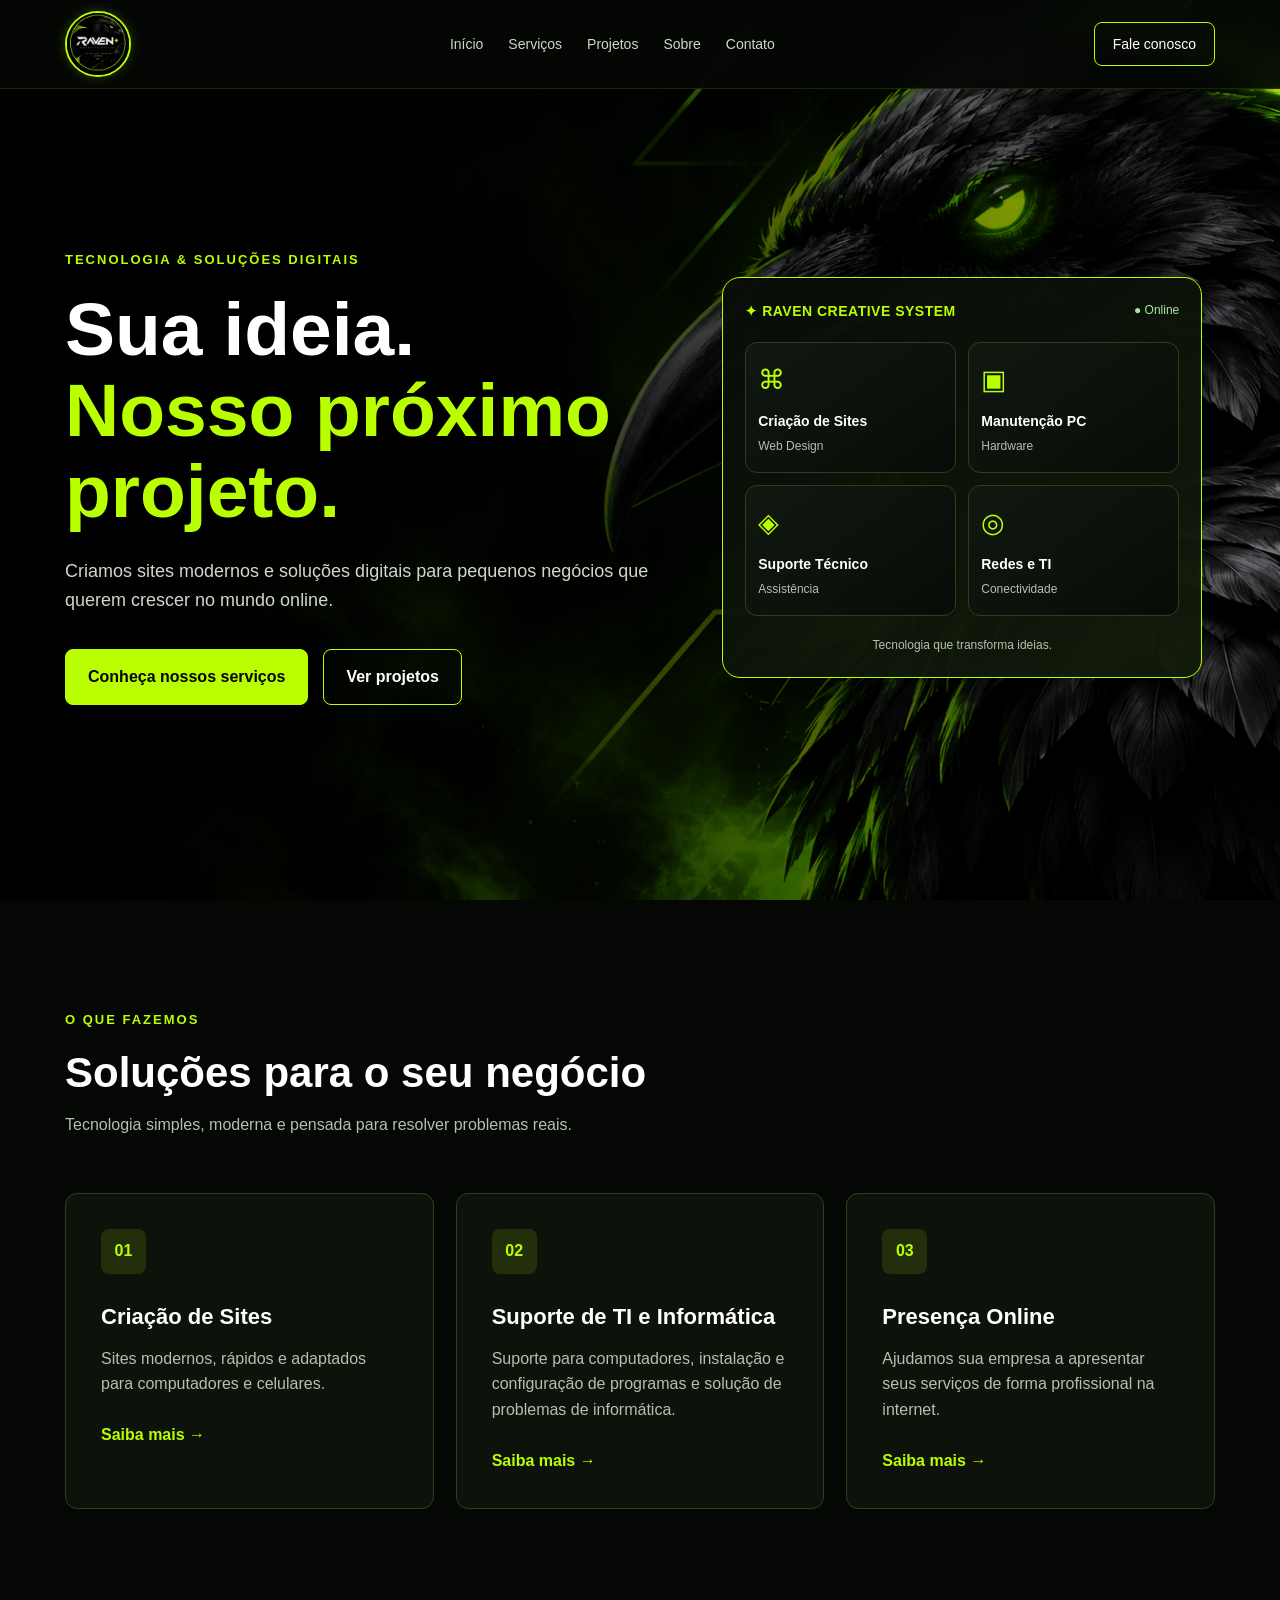
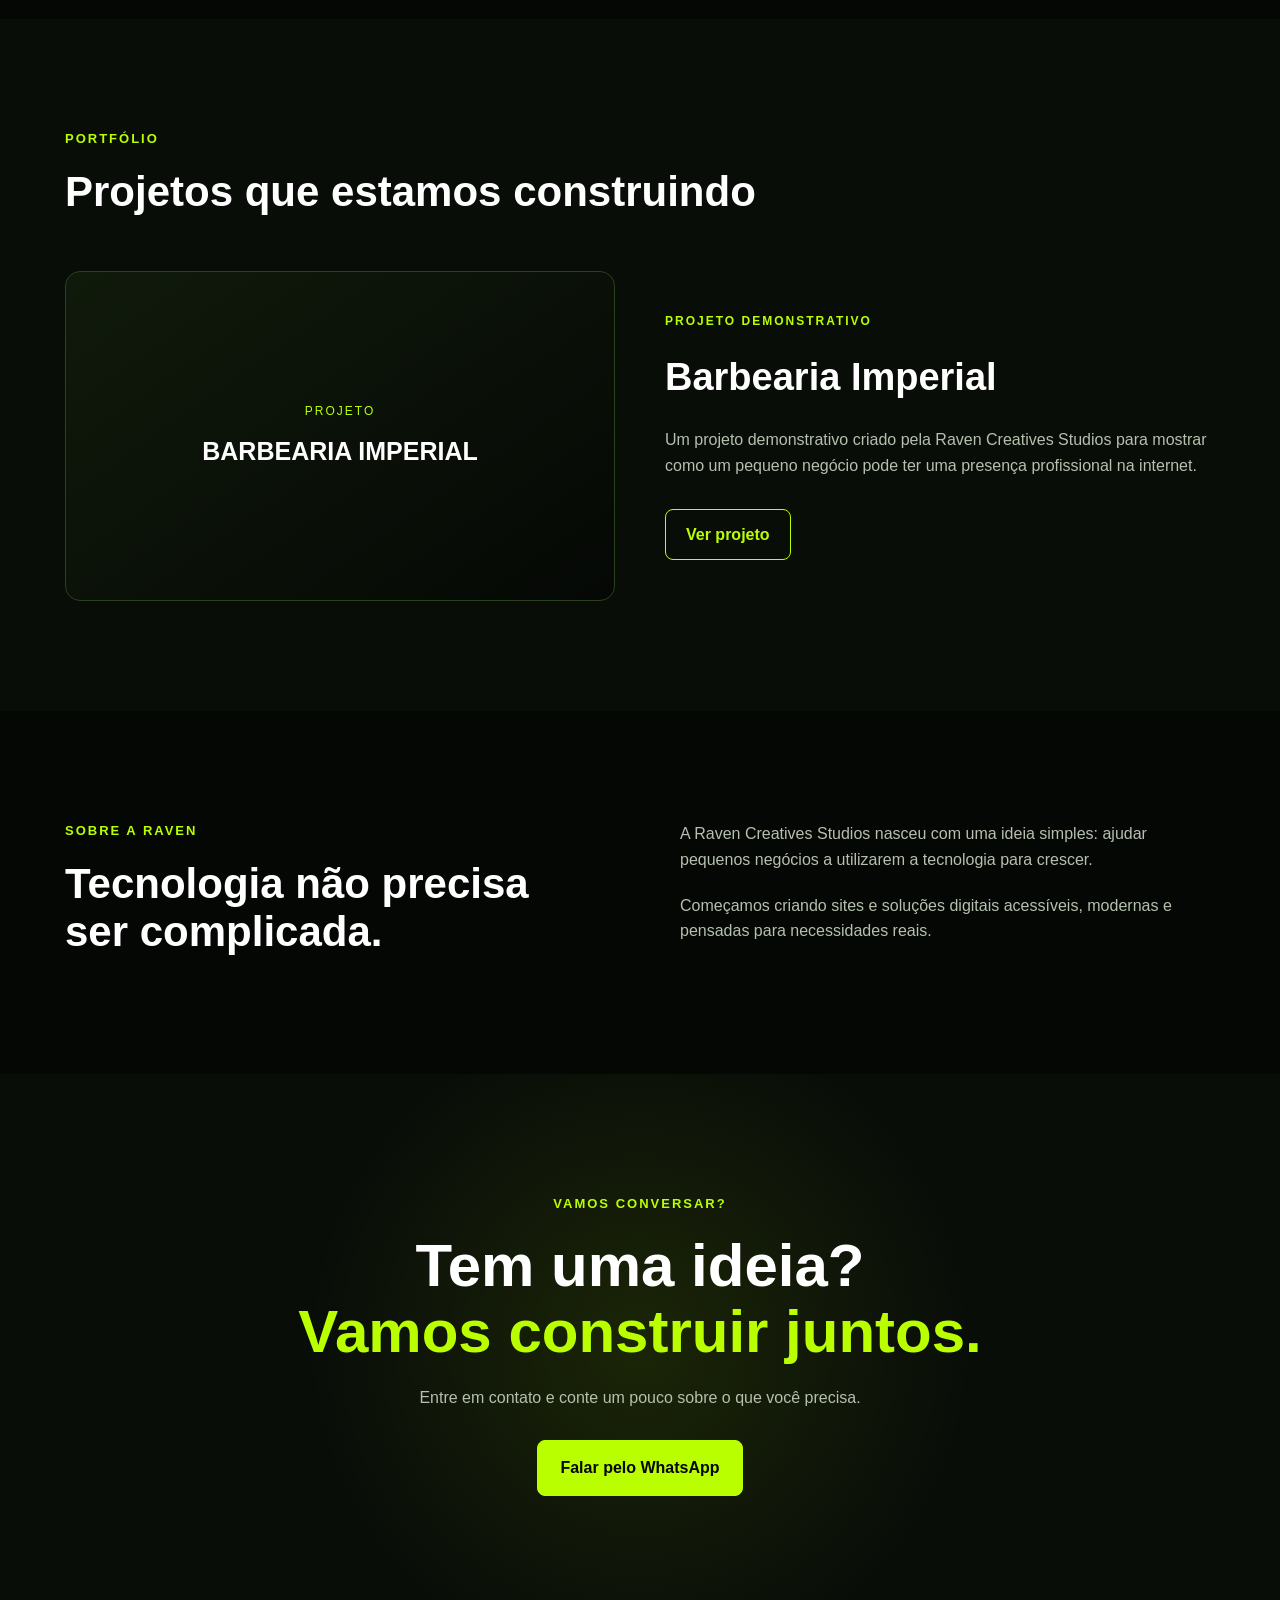
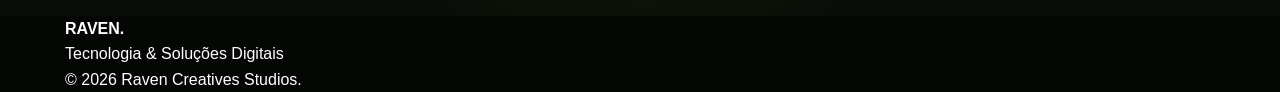
==== index.html @ 6f569182 "Update index.html" ====
<!DOCTYPE html>
<html lang="pt-BR">

<head>
    <meta charset="UTF-8">
    <meta name="viewport" content="width=device-width, initial-scale=1.0">

    <title>Raven Creatives Studios</title>

    <meta
        name="description"
        content="Raven Creatives Studios - Sites e soluções digitais para pequenos negócios."
    >

    <link rel="stylesheet" href="style.css">
</head>

<body>

    <header class="header">

        <div class="container nav">

           <a href="#inicio" class="logo">
 <img src="ogo-raven.jpeg" alt="Logo Raven Creative Studio" class="logo-img">
</a>

            <button class="menu-toggle"
        id="menuToggle"
        aria-label="Abrir menu"
        aria-expanded="false"
        aria-controls="menuMobile">
    ☰
</button>

<nav id="menuMobile">
    <a href="#inicio">Início</a>
    <a href="#servicos">Serviços</a>
    <a href="#projetos">Projetos</a>
    <a href="#sobre">Sobre</a>
    <a href="#contato">Contato</a>
</nav>

            <a href="#contato" class="nav-button">
                Fale conosco
            </a>

        </div>

    </header>


    <main>

        <section id="inicio" class="hero">

            <div class="container hero-content">

                <div class="hero-text">

                    <p class="tag">
                        TECNOLOGIA & SOLUÇÕES DIGITAIS
                    </p>

                    <h1>
                        Sua ideia.
                        <span>Nosso próximo projeto.</span>
                    </h1>

                    <p class="hero-description">
                        Criamos sites modernos e soluções digitais
                        para pequenos negócios que querem crescer
                        no mundo online.
                    </p>

                    <div class="hero-buttons">

                        <a href="#servicos" class="button primary">
                            Conheça nossos serviços
                        </a>

                        <a href="#projetos" class="button secondary">
                            Ver projetos
                        </a>

                    </div>

                </div>


                
<div class="hero-card raven-panel">

  <div class="panel-header">
    <span class="panel-brand">✦ RAVEN CREATIVE SYSTEM</span>
    <span class="panel-status">● Online</span>
  </div>

  <div class="panel-services">

    <div class="service-tile">
      <span class="tile-icon">⌘</span>
      <h3>Criação de Sites</h3>
      <p>Web Design</p>
    </div>

    <div class="service-tile">
      <span class="tile-icon">▣</span>
      <h3>Manutenção PC</h3>
      <p>Hardware</p>
    </div>

    <div class="service-tile">
      <span class="tile-icon">◈</span>
      <h3>Suporte Técnico</h3>
      <p>Assistência</p>
    </div>

    <div class="service-tile">
      <span class="tile-icon">◎</span>
      <h3>Redes e TI</h3>
      <p>Conectividade</p>
    </div>

  </div>

  <div class="panel-footer">
    Tecnologia que transforma ideias.
  </div>

</div>


                    
            </div>

        </section>


        <section id="servicos" class="section">

            <div class="container">

                <div class="section-title">

                    <p class="tag">
                        O QUE FAZEMOS
                    </p>

                    <h2>
                        Soluções para o seu negócio
                    </h2>

                    <p>
                        Tecnologia simples, moderna e pensada
                        para resolver problemas reais.
                    </p>

                </div>


                <div class="services">

                    <article class="service-card">

                        <div class="icon">
                            01
                        </div>

                        <h3>
                            Criação de Sites
                        </h3>

                        <p>
                            Sites modernos, rápidos e adaptados
                            para computadores e celulares.
                        </p>

                        <a href="#contato">
                            Saiba mais →
                        </a>

                    </article>


                    <article class="service-card">

                        <div class="icon">
                            02
                        </div>

                        <h3>
    Suporte de TI e Informática
</h3>

<p>
    Suporte para computadores, instalação e
    configuração de programas e solução de
    problemas de informática.
</p>
                        <a href="#contato">
                            Saiba mais →
                        </a>

                    </article>


                    <article class="service-card">

                        <div class="icon">
                            03
                        </div>

                        <h3>
                            Presença Online
                        </h3>

                        <p>
                            Ajudamos sua empresa a apresentar seus
                            serviços de forma profissional na internet.
                        </p>

                        <a href="#contato">
                            Saiba mais →
                        </a>

                    </article>

                </div>

            </div>

        </section>


        <section id="projetos" class="section projects-section">

            <div class="container">

                <div class="section-title">

                    <p class="tag">
                        PORTFÓLIO
                    </p>

                    <h2>
                        Projetos que estamos construindo
                    </h2>

                </div>


                <div class="project">

                    <div class="project-image">

                        <div class="project-placeholder">

                            <span>
                                PROJETO
                            </span>

                            <strong>
                                BARBEARIA IMPERIAL
                            </strong>

                        </div>

                    </div>


                    <div class="project-info">

                        <p class="project-category">
                            PROJETO DEMONSTRATIVO
                        </p>

                        <h3>
                            Barbearia Imperial
                        </h3>

                        <p>
                            Um projeto demonstrativo criado pela
                            Raven Creatives Studios
                          para mostrar como
                            um pequeno negócio pode ter uma presença
                            profissional na internet.
                        </p>

                        
<a href="https://ecadu285-afk.github.io/Barbearia-Imperial/"
   target="_blank"
   rel="noopener noreferrer"
   class="btn btn-outline">
  Ver projeto
</a>


                    </div>

                </div>

            </div>

        </section>


        <section id="sobre" class="section">

            <div class="container about">

                <div>

                    <p class="tag">
                        SOBRE A RAVEN
                    </p>

                    <h2>
                        Tecnologia não precisa ser complicada.
                    </h2>

                </div>


                <div>

                    <p>
                        A Raven Creatives Studios nasceu com uma ideia simples:
                        ajudar pequenos negócios a utilizarem a tecnologia
                        para crescer.
                    </p>

                    <p>
                        Começamos criando sites e soluções digitais
                        acessíveis, modernas e pensadas para necessidades
                        reais.
                    </p>

                </div>

            </div>

        </section>


        <section id="contato" class="contact">

            <div class="container contact-content">

                <p class="tag">
                    VAMOS CONVERSAR?
                </p>

                <h2>
                    Tem uma ideia?
                    <span>Vamos construir juntos.</span>
                </h2>

                <p>
                    Entre em contato e conte um pouco
                    sobre o que você precisa.
                </p>

                <a href="#" class="button primary" id="whatsappButton">
                    Falar pelo WhatsApp
                </a>

            </div>

        </section>

    </main>


    <footer>

        <div class="container footer-content">

            <div>

                <strong>
                 RAVEN<span>.</span>
                </strong>

                <p>
                    Tecnologia & Soluções Digitais
                </p>

            </div>

            <p>
                © 2026 Raven Creatives Studios.
            </p>

        </div>

    </footer>

<script>
const menuToggle = document.getElementById("menuToggle");
const menuMobile = document.getElementById("menuMobile");

menuToggle.addEventListener("click", () => {
    const aberto = menuMobile.classList.toggle("active");

    menuToggle.textContent = aberto ? "✕" : "☰";
    menuToggle.setAttribute("aria-expanded", String(aberto));
    menuToggle.setAttribute(
        "aria-label",
        aberto ? "Fechar menu" : "Abrir menu"
    );
});

menuMobile.querySelectorAll("a").forEach(link => {
    link.addEventListener("click", () => {
        menuMobile.classList.remove("active");
        menuToggle.textContent = "☰";
        menuToggle.setAttribute("aria-expanded", "false");
        menuToggle.setAttribute("aria-label", "Abrir menu");
    });
});
</script>
    <script src="script.js"></script>

</body>

</html>
---- style.css ----
/* RAVEN CREATIVES STUDIOS — CSS organizado */
:root {
  --green: #baff00;
  --green-soft: #d4ff55;
  --black: #050705;
  --surface: #0d120b;
  --surface-alt: #10190d;
  --border: #2c401c;
  --muted: #b5c0ae;
}
* { margin: 0; padding: 0; box-sizing: border-box; }
html { scroll-behavior: smooth; scroll-padding-top: 90px; }
body { font-family: Arial, Helvetica, sans-serif; background: var(--black); color: #fff; line-height: 1.6; }
a { color: inherit; text-decoration: none; }
.container { width: 90%; max-width: 1150px; margin: 0 auto; }

/* Cabeçalho */
.header { position: fixed; inset: 0 0 auto; width: 100%; z-index: 1000; background: rgba(5,7,5,.92); border-bottom: 1px solid rgba(186,255,0,.13); backdrop-filter: blur(12px); }
.nav { min-height: 88px; display: flex; align-items: center; justify-content: space-between; gap: 20px; }
.logo { display: inline-flex; align-items: center; flex-shrink: 0; }
.logo-img { width: 66px; height: 66px; object-fit: cover; border-radius: 50%; display: block; border: 2px solid var(--green); box-shadow: 0 0 12px rgba(186,255,0,.22); }
nav { display: flex; align-items: center; gap: 25px; }
nav a { color: #d0d7cc; font-size: 14px; transition: color .2s; }
nav a:hover, nav a:focus-visible { color: var(--green); }
.nav-button { padding: 10px 18px; border: 1px solid var(--green); border-radius: 8px; color: #fff; font-size: 14px; transition: background .2s, color .2s; white-space: nowrap; }
.nav-button:hover { background: var(--green); color: #050505; }

/* Abertura e imagem do corvo */
.hero { min-height: 100vh; display: flex; align-items: center; padding: 125px 0 70px; background: linear-gradient(90deg, rgba(0,0,0,.96) 0%, rgba(0,0,0,.82) 42%, rgba(0,0,0,.18) 100%), url('corvo-raven.png') center / cover no-repeat; }
.hero-content { display: grid; grid-template-columns: minmax(0,1.1fr) minmax(0,.9fr); gap: 55px; align-items: center; }
.tag { color: var(--green); font-size: 13px; font-weight: 700; letter-spacing: 2px; margin-bottom: 18px; }
.hero h1 { font-size: clamp(42px,6vw,75px); line-height: 1.08; margin-bottom: 25px; }
.hero h1 span { display: block; color: var(--green); }
.hero-description { max-width: 600px; color: #d1d8cb; font-size: 18px; margin-bottom: 35px; }
.hero-buttons { display: flex; gap: 15px; flex-wrap: wrap; }
.button { display: inline-block; padding: 14px 22px; border-radius: 8px; font-weight: 700; transition: background .2s, border-color .2s, transform .2s; }
.button.primary { background: var(--green); color: #050505; border: 1px solid var(--green); }
.button.primary:hover { background: var(--green-soft); transform: translateY(-2px); }
.button.secondary { border: 1px solid var(--green); color: #fff; }
.button.secondary:hover { background: rgba(186,255,0,.12); }

/* Painel Raven — aceita o nome antigo da classe durante a transição */
.hero-card { overflow: hidden; border-radius: 18px; box-shadow: 0 20px 65px rgba(0,0,0,.55); }
.raven-panel, .nexora-panel { background: linear-gradient(145deg, rgba(8,12,8,.96), rgba(17,27,10,.96)); border: 1px solid var(--green); padding: 22px; width: 100%; max-width: 480px; animation: panelAppear .8s ease-out; }
.panel-header { display: flex; justify-content: space-between; align-items: center; gap: 12px; margin-bottom: 20px; }
.panel-brand { color: var(--green); font-size: 14px; font-weight: 800; letter-spacing: .5px; }
.panel-status { color: #a8e5a0; font-size: 12px; white-space: nowrap; }
.panel-services { display: grid; grid-template-columns: repeat(2,minmax(0,1fr)); gap: 12px; }
.service-tile { min-width: 0; padding: 16px 12px; background: linear-gradient(145deg,#101810,#080c08); border: 1px solid var(--border); border-radius: 12px; transition: transform .25s,border-color .25s,box-shadow .25s; }
.service-tile:hover { transform: translateY(-4px); border-color: var(--green); box-shadow: 0 0 18px rgba(186,255,0,.17); }
.tile-icon { display: block; color: var(--green); font-size: 27px; margin-bottom: 10px; }
.service-tile h3 { color: #fff; font-size: 14px; line-height: 1.4; margin-bottom: 5px; }
.service-tile p { color: var(--muted); font-size: 12px; }
.panel-footer { color: var(--muted); font-size: 12px; margin-top: 20px; text-align: center; }
@keyframes panelAppear { from { opacity: 0; transform: translateY(20px); } to { opacity: 1; transform: translateY(0); } }

/* Seções e serviços */
.section { padding: 110px 0; }
.section-title { max-width: 700px; margin-bottom: 55px; }
.section-title h2 { font-size: clamp(30px,4vw,42px); line-height: 1.15; margin-bottom: 15px; }
.section-title > p:last-child { color: var(--muted); }
.services { display: grid; grid-template-columns: repeat(3,minmax(0,1fr)); gap: 22px; }
.service-card { padding: 35px; background: var(--surface); border: 1px solid var(--border); border-radius: 12px; transition: transform .25s,border-color .25s; }
.service-card:hover { transform: translateY(-7px); border-color: var(--green); }
.icon { width: 45px; height: 45px; display: flex; align-items: center; justify-content: center; margin-bottom: 25px; border-radius: 8px; background: rgba(186,255,0,.12); color: var(--green); font-weight: 700; }
.service-card h3 { font-size: 22px; margin-bottom: 12px; }
.service-card p { color: var(--muted); margin-bottom: 25px; }
.service-card a { color: var(--green); font-weight: 700; }
.service-card a:hover { color: var(--green-soft); }

/* Portfólio */
.projects-section { background: #090d08; }
.project { display: grid; grid-template-columns: repeat(2,minmax(0,1fr)); gap: 50px; align-items: center; }
.project-image { min-height: 330px; display: flex; align-items: center; justify-content: center; background: linear-gradient(145deg,#101a0b,#050805); border: 1px solid var(--border); border-radius: 15px; }
.project-placeholder { text-align: center; padding: 20px; }
.project-placeholder span { display: block; color: var(--green); font-size: 12px; letter-spacing: 2px; margin-bottom: 10px; }
.project-placeholder strong { font-size: 25px; }
.project-category { color: var(--green); font-size: 12px; font-weight: 700; letter-spacing: 2px; margin-bottom: 15px; }
.project-info h3 { font-size: 38px; margin-bottom: 20px; }
.project-info > p:not(.project-category) { color: var(--muted); margin-bottom: 30px; }
.btn { display: inline-block; padding: 12px 20px; border-radius: 8px; font-weight: 700; }
.btn-outline { border: 1px solid var(--green); color: var(--green); transition: background .2s,color .2s; }
.btn-outline:hover { background: var(--green); color: #050505; }

/* Sobre */
.about { display: grid; grid-template-columns: repeat(2,minmax(0,1fr)); gap: 80px; align-items: start; }
.about h2 { font-size: clamp(30px,4vw,42px); line-height: 1.15; }
.about p:not(.tag) { color: var(--muted); margin-bottom: 20px; }

/* Contato */
.contact { padding: 120px 0; text-align: center; background: radial-gradient(circle,rgba(186,255,0,.10),transparent 48%),#090d08; }
.contact-content { max-width: 750px; }
.contact h2 { font-size: clamp(38px,5vw,60px); line-height: 1.1; margin-bottom: 20px; }
.contact h2 span { display: block; color: var(--green); }
.contact p:not(.tag) { color: var(--muted); margin-bottom: 30px; }
/* MENU RESPONSIVO RAVEN */

.menu-toggle {
    display: none;
    background: transparent;
    border: 1px solid #baff00;
    border-radius: 8px;
    color: #baff00;
    font-size: 26px;
    padding: 4px 12px;
    cursor: pointer;
}

@media (max-width: 850px) {
    .nav {
        position: relative;
    }

    .menu-toggle {
        display: block;
        margin-left: auto;
    }

    .nav nav {
        display: none;
        position: absolute;
        top: 100%;
        left: 0;
        width: 100%;
        padding: 20px;
        background: #090d08;
        border: 1px solid #34451b;
        border-radius: 0 0 12px 12px;
        flex-direction: column;
        gap: 20px;
        box-shadow: 0 15px 30px rgba(0,0,0,0.5);
    }

    .nav nav.active {
        display: flex;
    }

    .nav-button {
        display: none;
    }
}
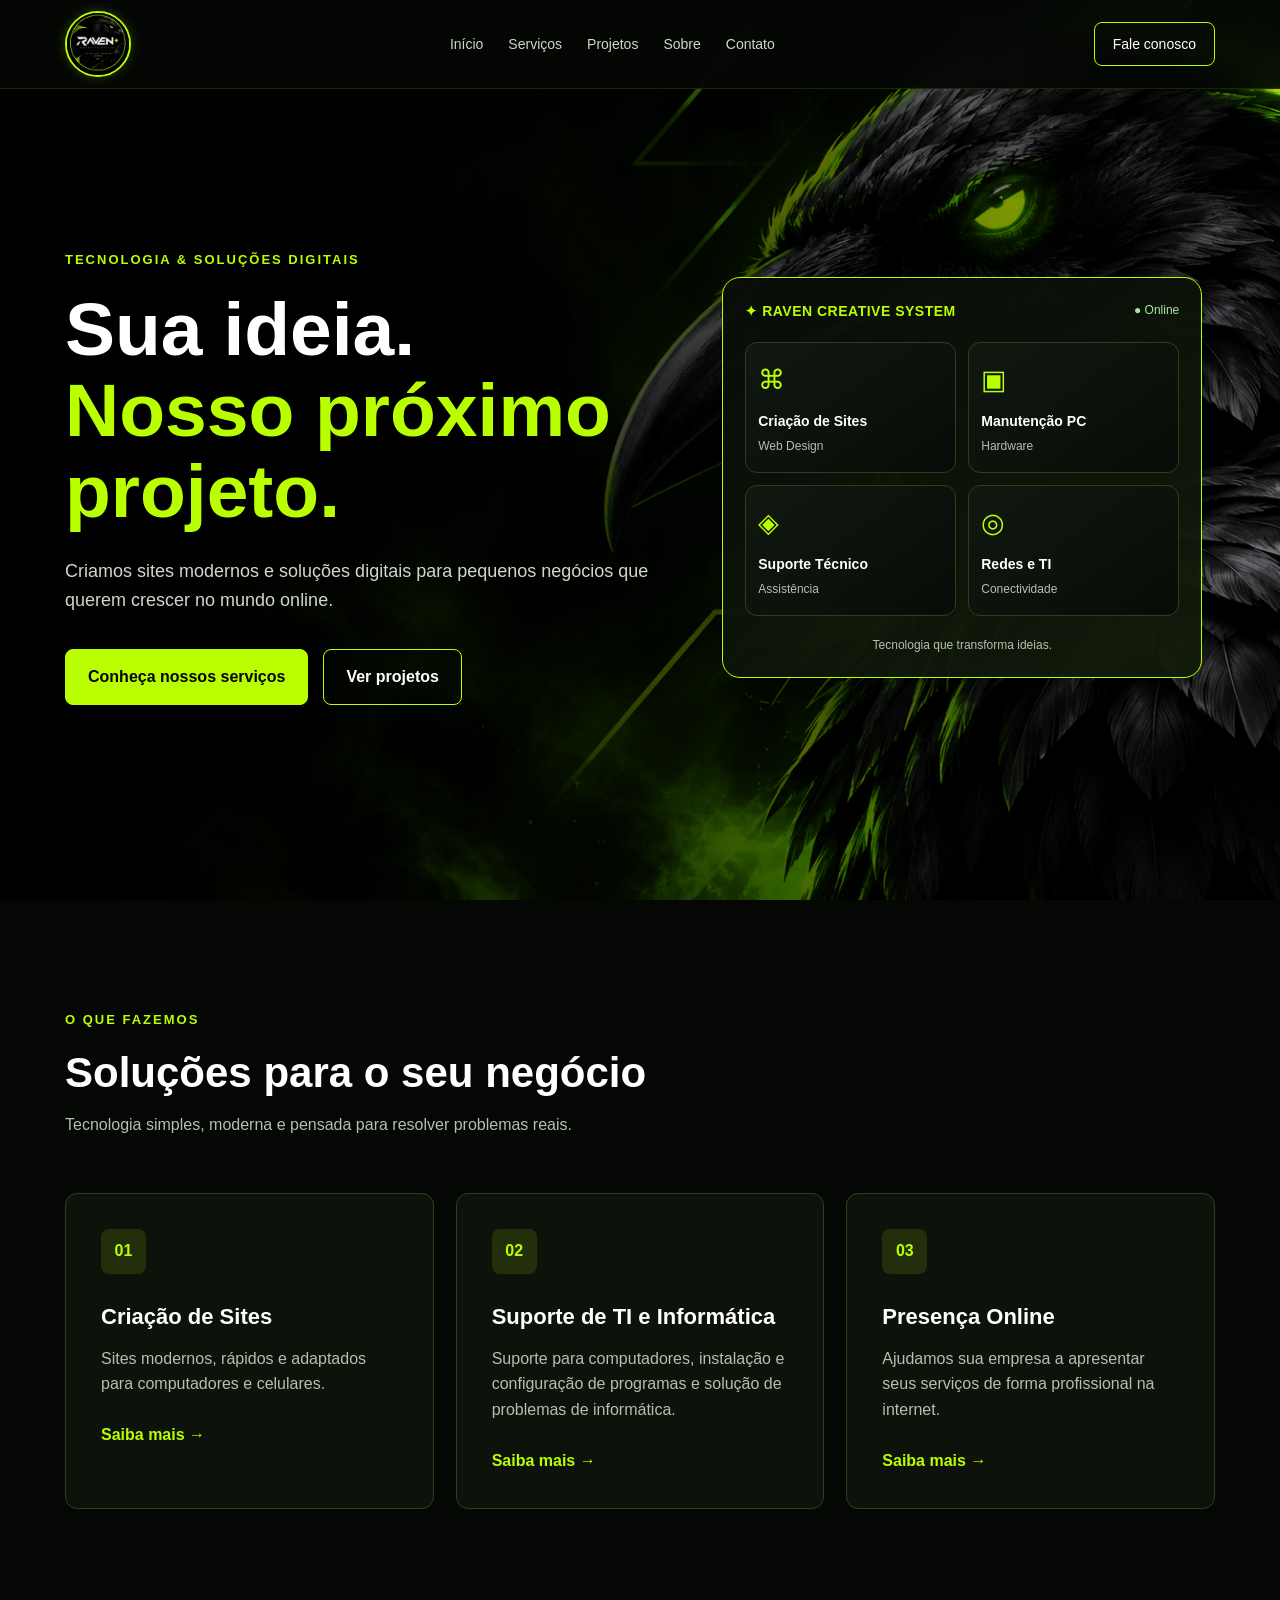
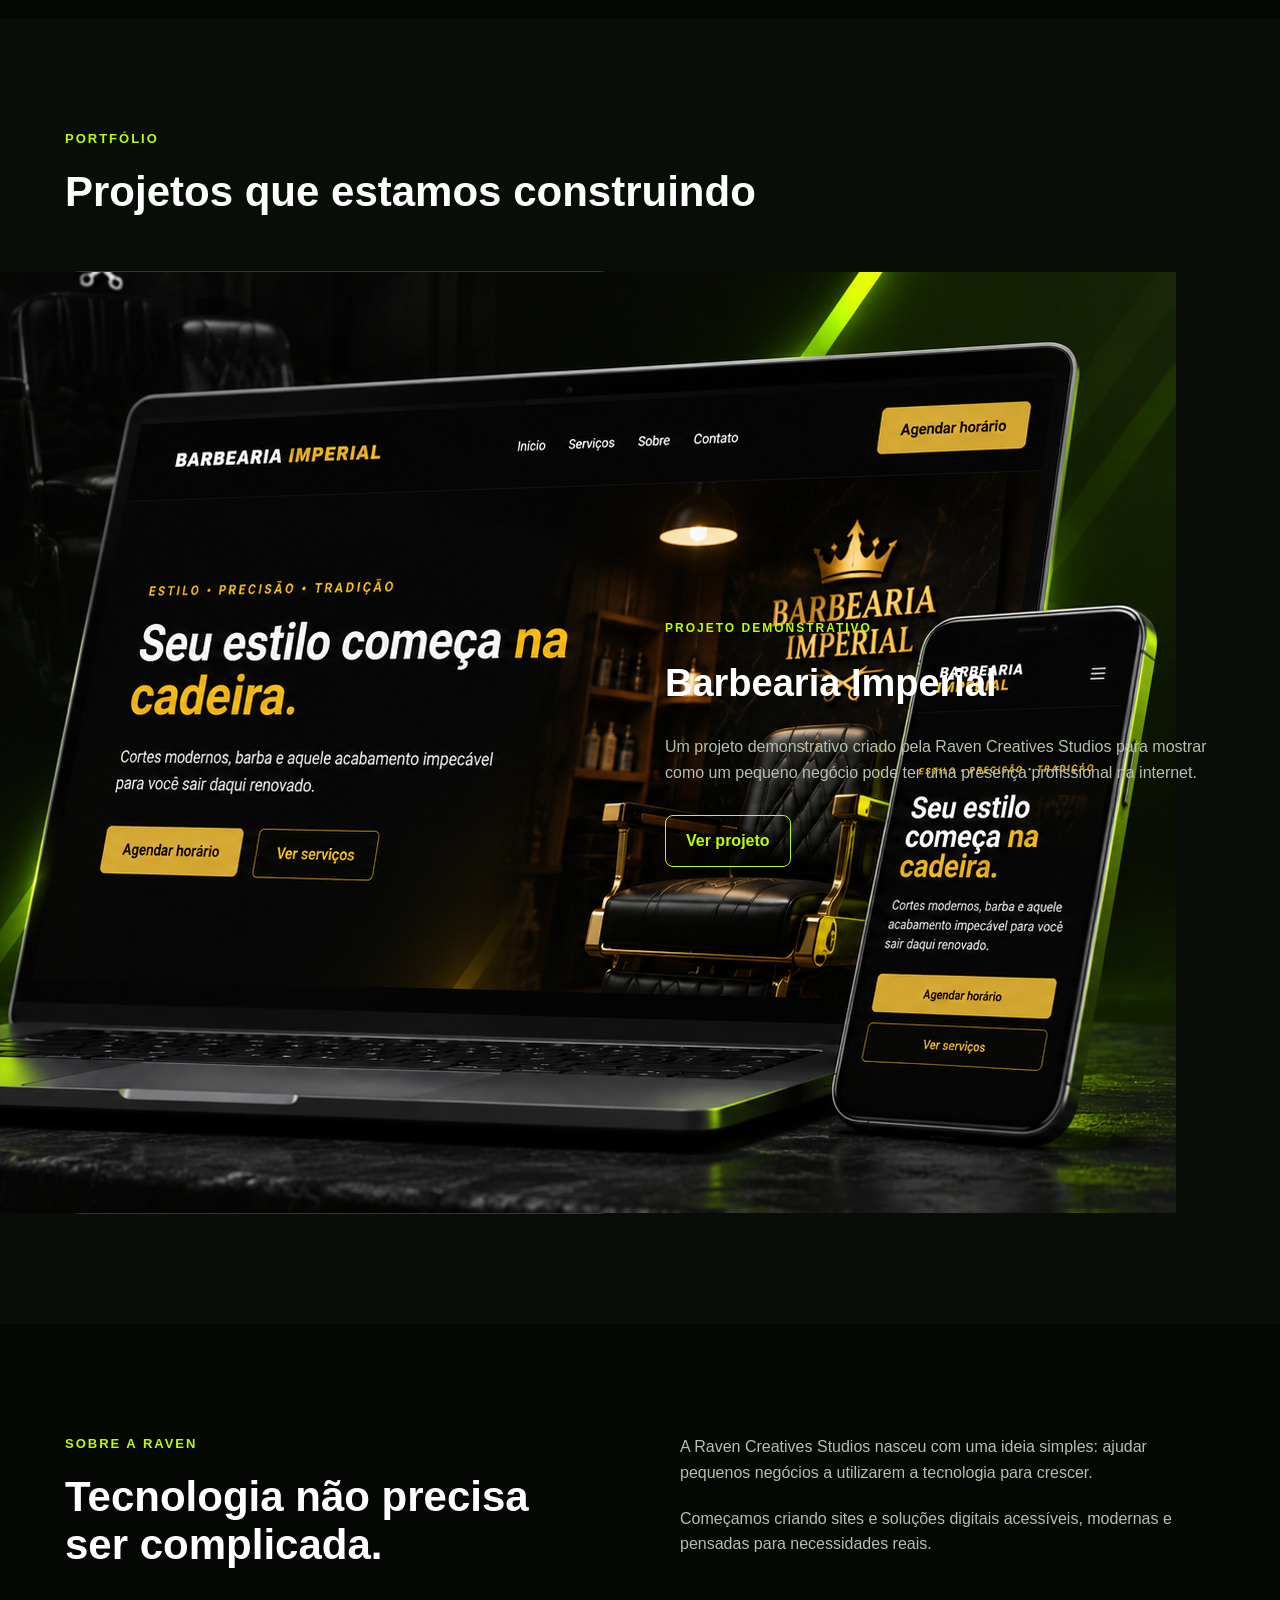
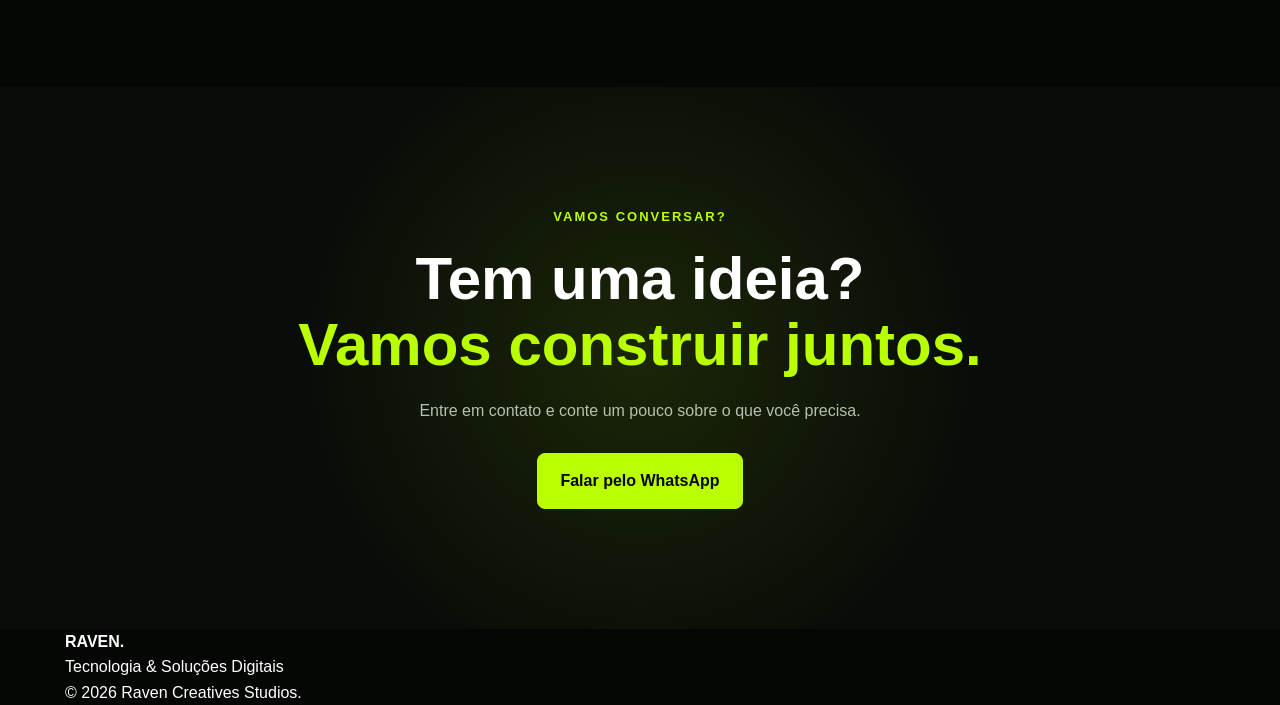
==== commit a9f2541b: "Update index.html" ====
--- a/index.html
+++ b/index.html
@@ -252,21 +252,15 @@
 
                 <div class="project">
 
-                    <div class="project-image">
-
-                        <div class="project-placeholder">
-
-                            <span>
-                                PROJETO
-                            </span>
-
-                            <strong>
-                                BARBEARIA IMPERIAL
-                            </strong>
-
-                        </div>
-
-                    </div>
+                 
+<div class="project-image">
+    <img
+        src="barbearia-imperial.png"
+        alt="Apresentação do projeto Barbearia Imperial"
+        class="project-preview"
+        loading="lazy"
+    >
+</div>
 
 
                     <div class="project-info">
--- a/style.css
+++ b/style.css
@@ -139,3 +139,183 @@
         display: none;
     }
 }
+/* CORREÇÃO DO SITE RAVEN PARA CELULARES */
+
+@media (max-width: 850px) {
+
+    .hero-content {
+        display: flex !important;
+        flex-direction: column !important;
+        align-items: stretch !important;
+        gap: 35px !important;
+    }
+
+    .hero-text {
+        width: 100%;
+        min-width: 0;
+    }
+
+    .hero h1 {
+        font-size: clamp(36px, 9vw, 48px);
+        overflow-wrap: break-word;
+    }
+
+    .hero-card,
+    .raven-panel {
+        width: 100% !important;
+        max-width: 100% !important;
+        min-width: 0;
+    }
+
+    .panel-services {
+        grid-template-columns: repeat(2, minmax(0, 1fr));
+    }
+
+    .service-tile {
+        min-width: 0;
+        overflow-wrap: break-word;
+    }
+
+    .panel-header {
+        flex-wrap: wrap;
+    }
+
+    .hero-buttons .button {
+        text-align: center;
+    }
+}
+/* CORREÇÃO DOS CARTÕES DE SERVIÇOS NO CELULAR */
+
+@media (max-width: 850px) {
+
+    .services {
+        display: grid !important;
+        grid-template-columns: 1fr !important;
+        gap: 20px !important;
+    }
+
+    .service-card {
+        width: 100% !important;
+        min-width: 0;
+        padding: 25px;
+    }
+
+    .service-card h3 {
+        overflow-wrap: break-word;
+    }
+
+}
+/* PROJETOS RESPONSIVOS - RAVEN */
+
+@media (max-width: 850px) {
+
+    .project {
+        display: grid !important;
+        grid-template-columns: minmax(0, 1fr) !important;
+        gap: 30px !important;
+    }
+
+    .project-image,
+    .project-info {
+        width: 100%;
+        min-width: 0;
+    }
+
+    .project-image {
+        min-height: 250px;
+    }
+
+    .project-info h3 {
+        font-size: 30px;
+        overflow-wrap: break-word;
+    }
+
+}
+
+/* RAVEN — Transições suaves */
+
+/* Revelação discreta durante a rolagem */
+.reveal {
+    opacity: 0;
+    transform: translateY(16px);
+    transition:
+        opacity 0.65s ease,
+        transform 0.65s cubic-bezier(0.22, 1, 0.36, 1);
+}
+
+.reveal.is-visible {
+    opacity: 1;
+    transform: translateY(0);
+}
+
+/* Cards com movimentos naturais */
+.service-card,
+.service-tile {
+    transition:
+        transform 0.35s ease,
+        border-color 0.35s ease,
+        box-shadow 0.35s ease;
+}
+
+.service-card:hover,
+.service-tile:hover {
+    transform: translateY(-3px);
+    border-color: rgba(186, 255, 0, 0.55);
+    box-shadow: 0 8px 24px rgba(0, 0, 0, 0.2);
+}
+
+/* Botões com acabamento discreto */
+.button,
+.nav-button,
+.btn-outline {
+    transition:
+        background-color 0.3s ease,
+        color 0.3s ease,
+        border-color 0.3s ease,
+        transform 0.3s ease;
+}
+
+/* Menu mobile com entrada suave */
+@media (max-width: 850px) {
+    .nav nav.active {
+        animation: ravenMenuIn 0.25s ease-out;
+    }
+
+    @keyframes ravenMenuIn {
+        from {
+            opacity: 0;
+            transform: translateY(-8px);
+        }
+        to {
+            opacity: 1;
+            transform: translateY(0);
+        }
+    }
+}
+
+/* Acessibilidade: menos movimento */
+@media (prefers-reduced-motion: reduce) {
+    html {
+        scroll-behavior: auto;
+    }
+
+    .reveal,
+    .reveal.is-visible {
+        opacity: 1;
+        transform: none;
+        transition: none;
+    }
+
+    .service-card,
+    .service-tile,
+    .button,
+    .nav-button,
+    .btn-outline {
+        transition: none;
+    }
+
+    .nav nav.active,
+    .raven-panel {
+        animation: none;
+    }
+}
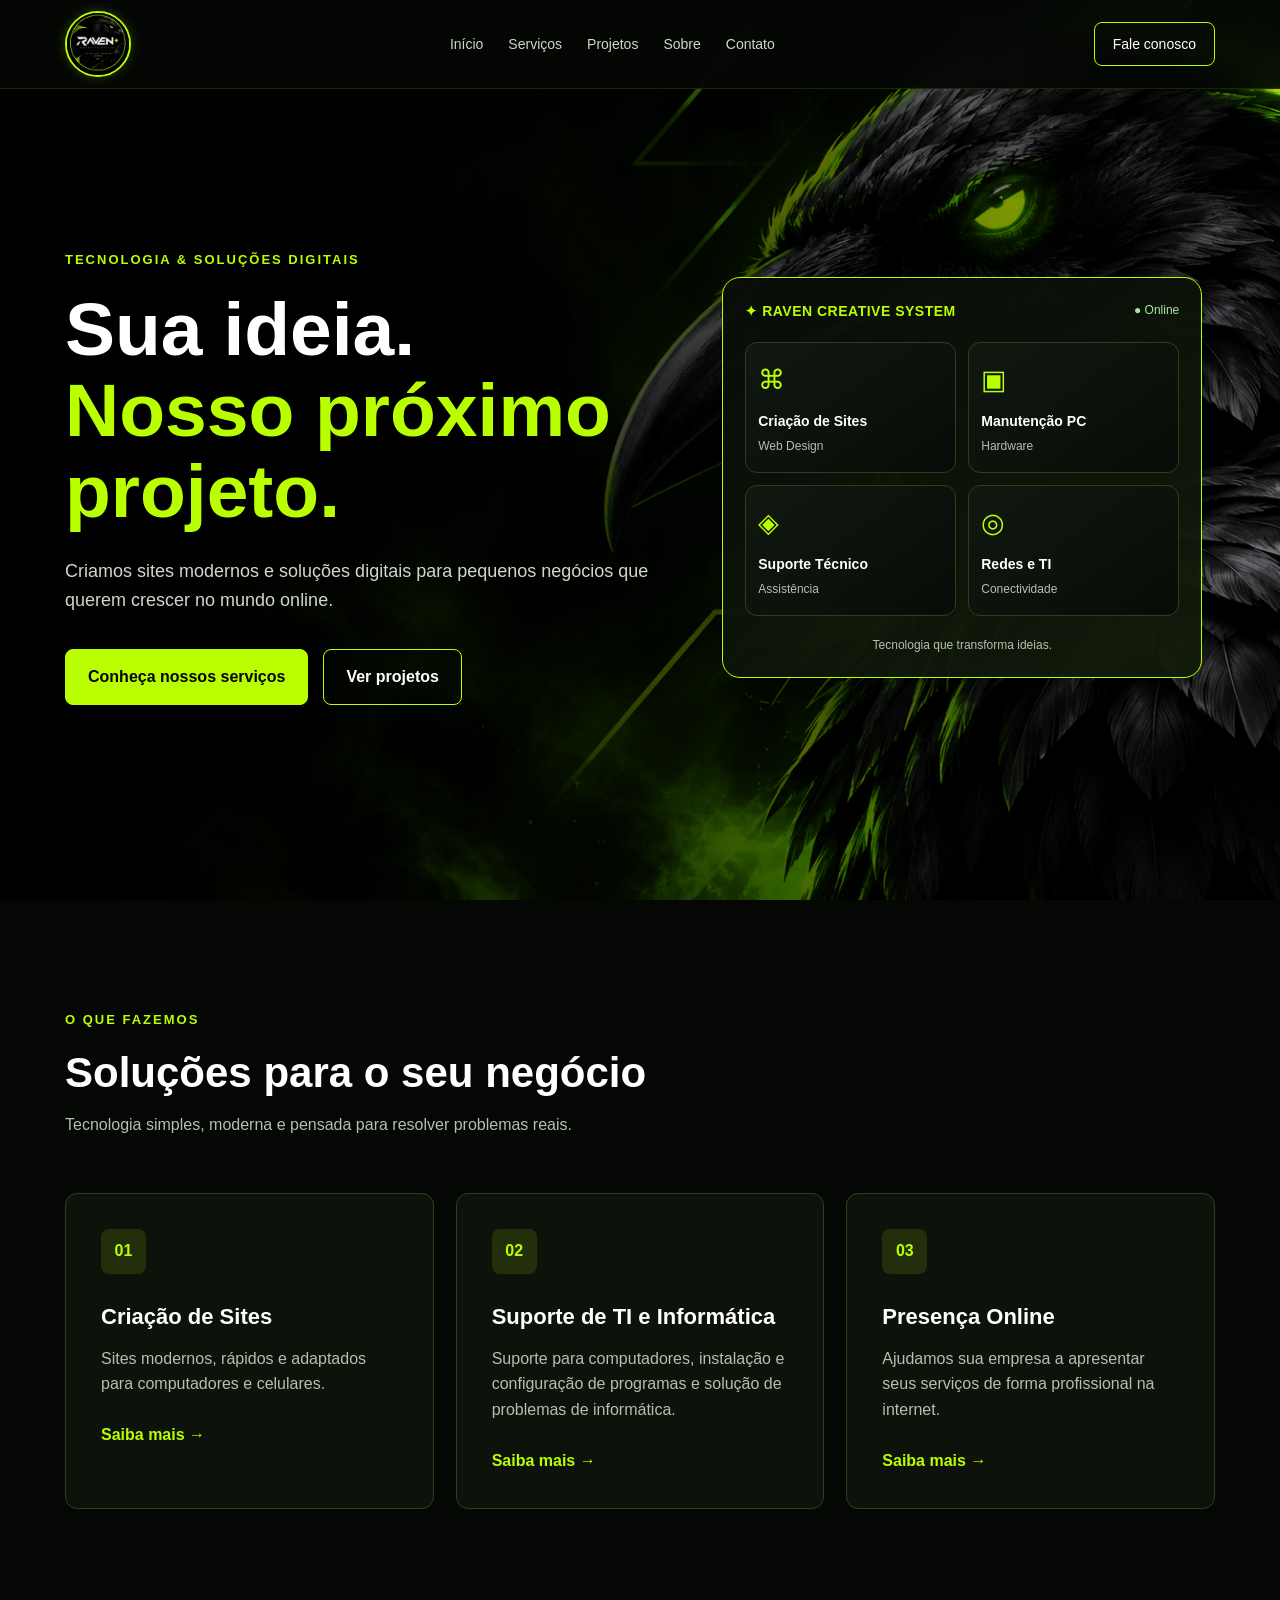
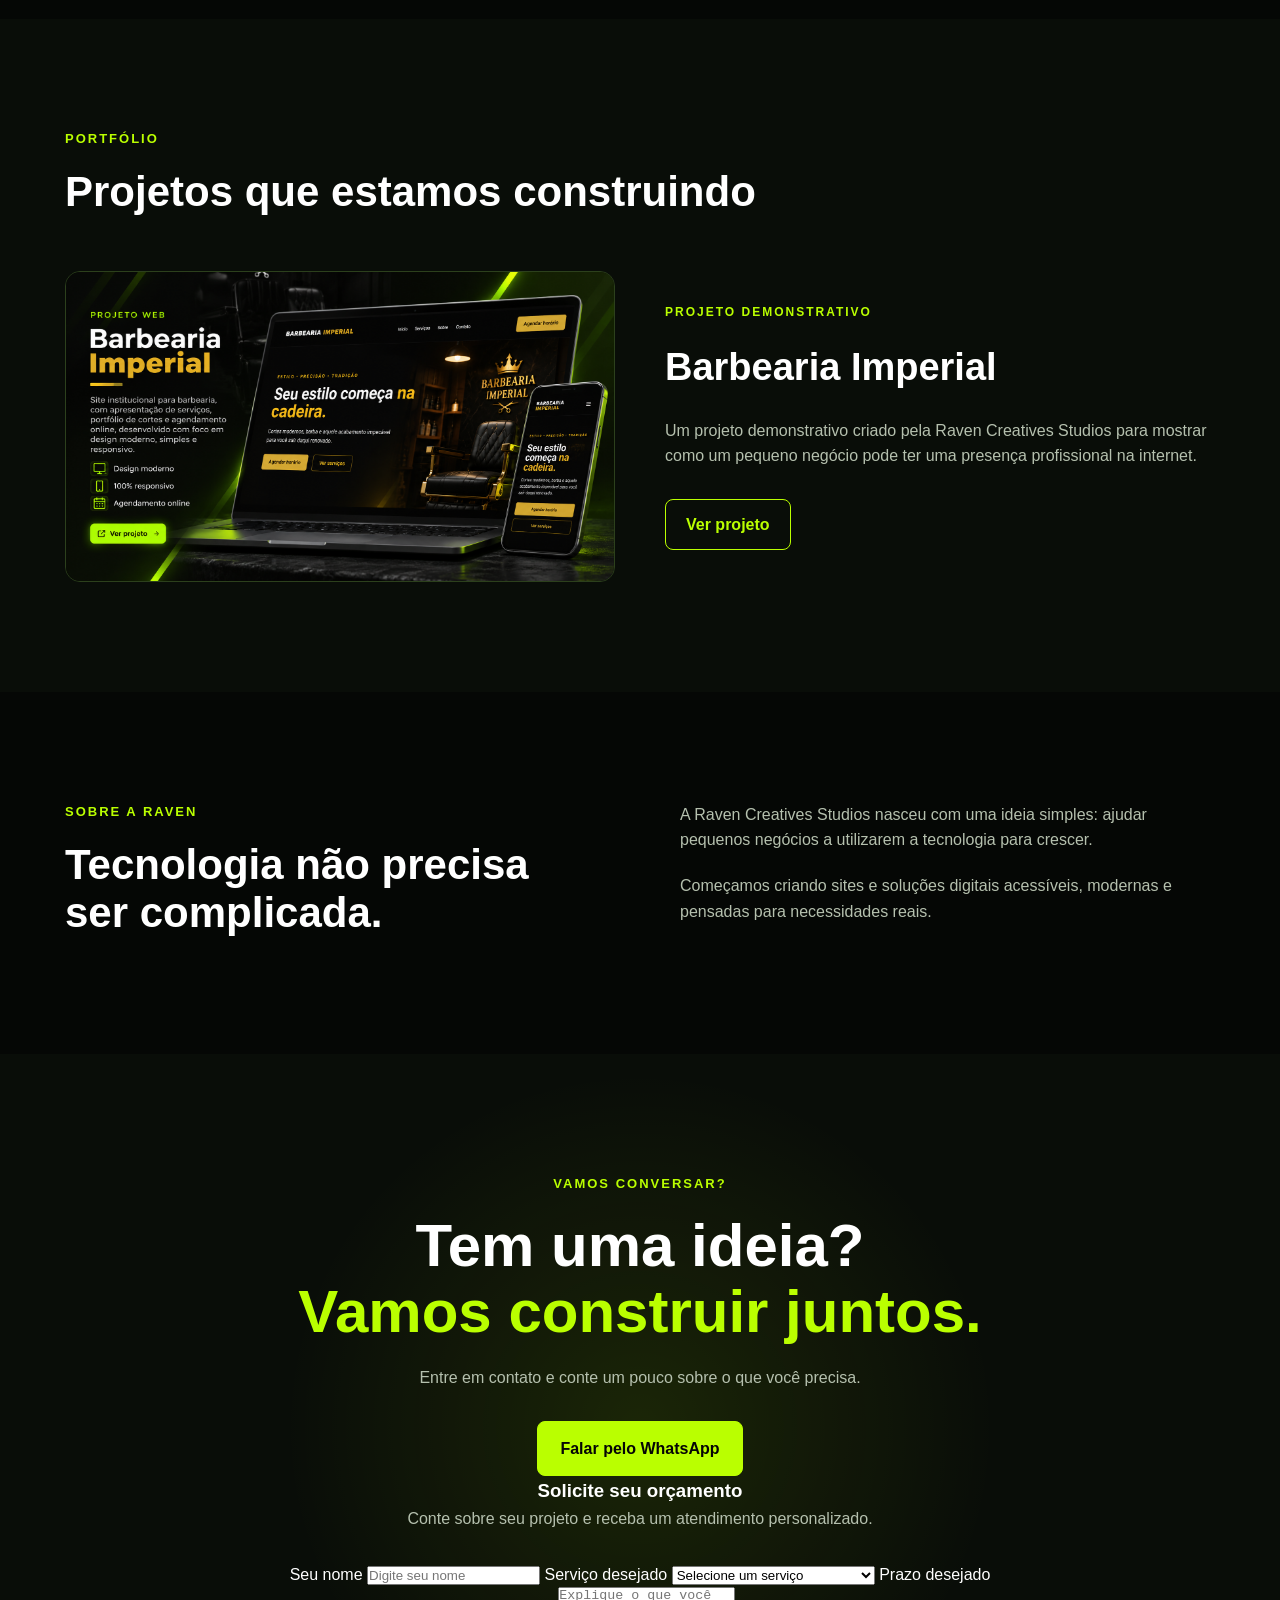
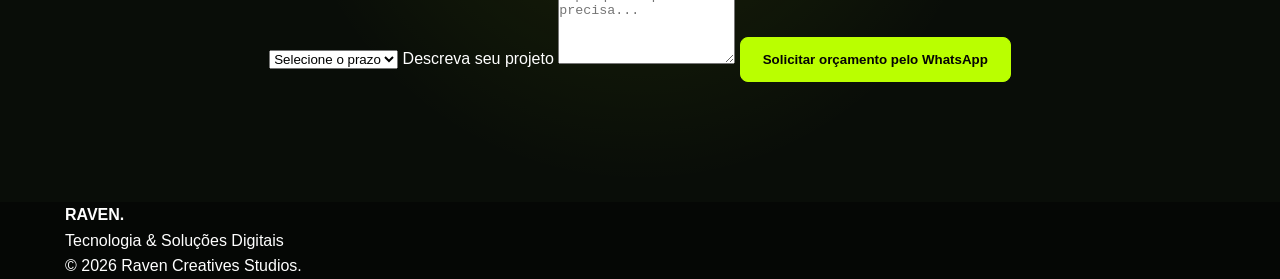
==== commit 95c610ae: "Update index.html" ====
--- a/index.html
+++ b/index.html
@@ -358,6 +358,46 @@
                 <a href="#" class="button primary" id="whatsappButton">
                     Falar pelo WhatsApp
                 </a>
+
+<!-- RAVEN ORÇAMENTOS 1.0 -->
+<div class="raven-orcamento">
+  <h3>Solicite seu orçamento</h3>
+  <p>Conte sobre seu projeto e receba um atendimento personalizado.</p>
+
+  <form id="formOrcamento">
+    <label for="orcNome">Seu nome</label>
+    <input type="text" id="orcNome" name="nome"
+           placeholder="Digite seu nome" required>
+
+    <label for="orcServico">Serviço desejado</label>
+    <select id="orcServico" name="servico" required>
+      <option value="">Selecione um serviço</option>
+      <option value="Site institucional">Site institucional</option>
+      <option value="Landing page">Landing page</option>
+      <option value="Manutenção de computadores">Manutenção de computadores</option>
+      <option value="Suporte técnico">Suporte técnico</option>
+      <option value="Outro serviço">Outro serviço</option>
+    </select>
+
+    <label for="orcPrazo">Prazo desejado</label>
+    <select id="orcPrazo" name="prazo" required>
+      <option value="">Selecione o prazo</option>
+      <option value="Sem urgência">Sem urgência</option>
+      <option value="Até 15 dias">Até 15 dias</option>
+      <option value="Até 7 dias">Até 7 dias</option>
+    </select>
+
+    <label for="orcDescricao">Descreva seu projeto</label>
+    <textarea id="orcDescricao" name="descricao"
+              placeholder="Explique o que você precisa..."
+              rows="5" required></textarea>
+
+    <button type="submit" class="button primary">
+      Solicitar orçamento pelo WhatsApp
+    </button>
+  </form>
+</div>
+<!-- FIM RAVEN ORÇAMENTOS -->
 
             </div>
 
--- a/style.css
+++ b/style.css
@@ -319,3 +319,30 @@
         animation: none;
     }
 }
+
+/* Raven — imagem do portfólio */
+
+.project-image {
+    overflow: hidden;
+    min-height: 0;
+    background: #080b07;
+}
+
+.project-preview {
+    display: block;
+    width: 100%;
+    height: auto;
+    transition: transform 0.5s ease;
+}
+
+@media (hover: hover) {
+    .project-image:hover .project-preview {
+        transform: scale(1.025);
+    }
+}
+
+@media (prefers-reduced-motion: reduce) {
+    .project-preview {
+        transition: none;
+    }
+}
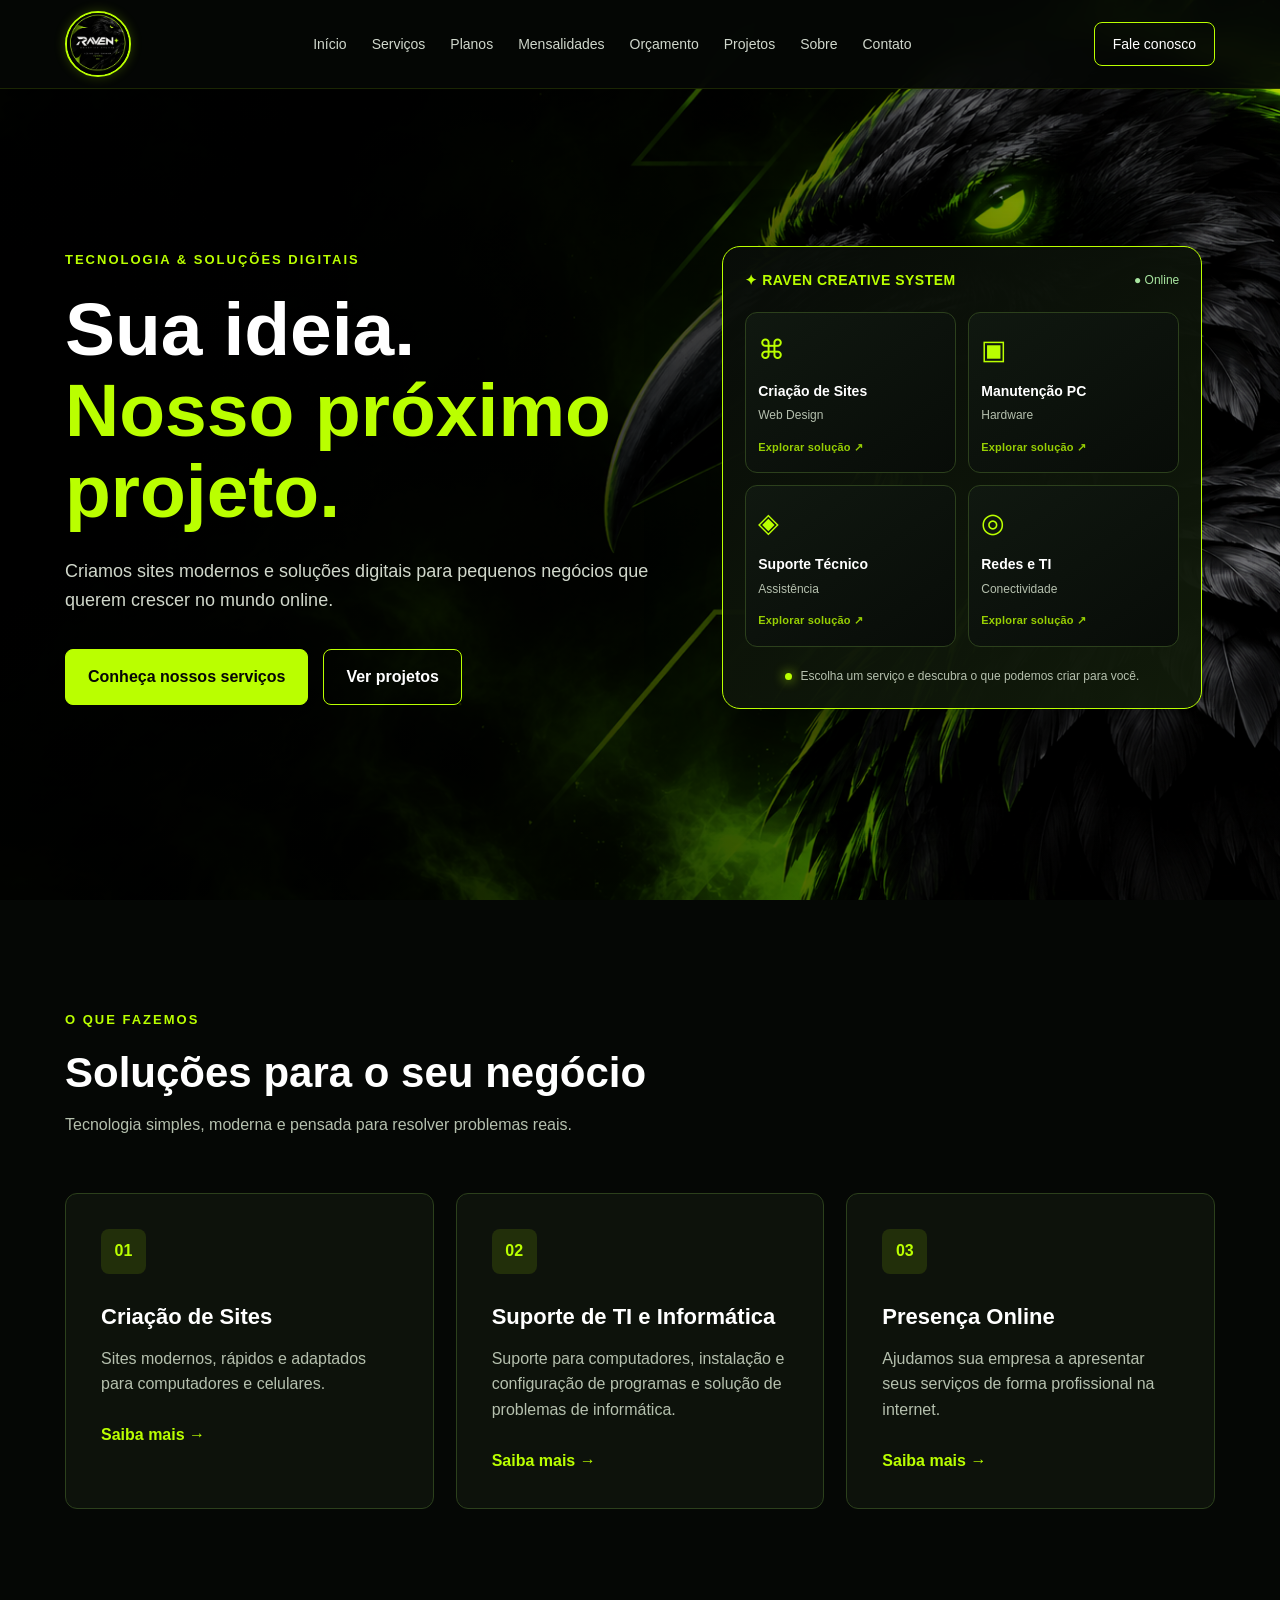
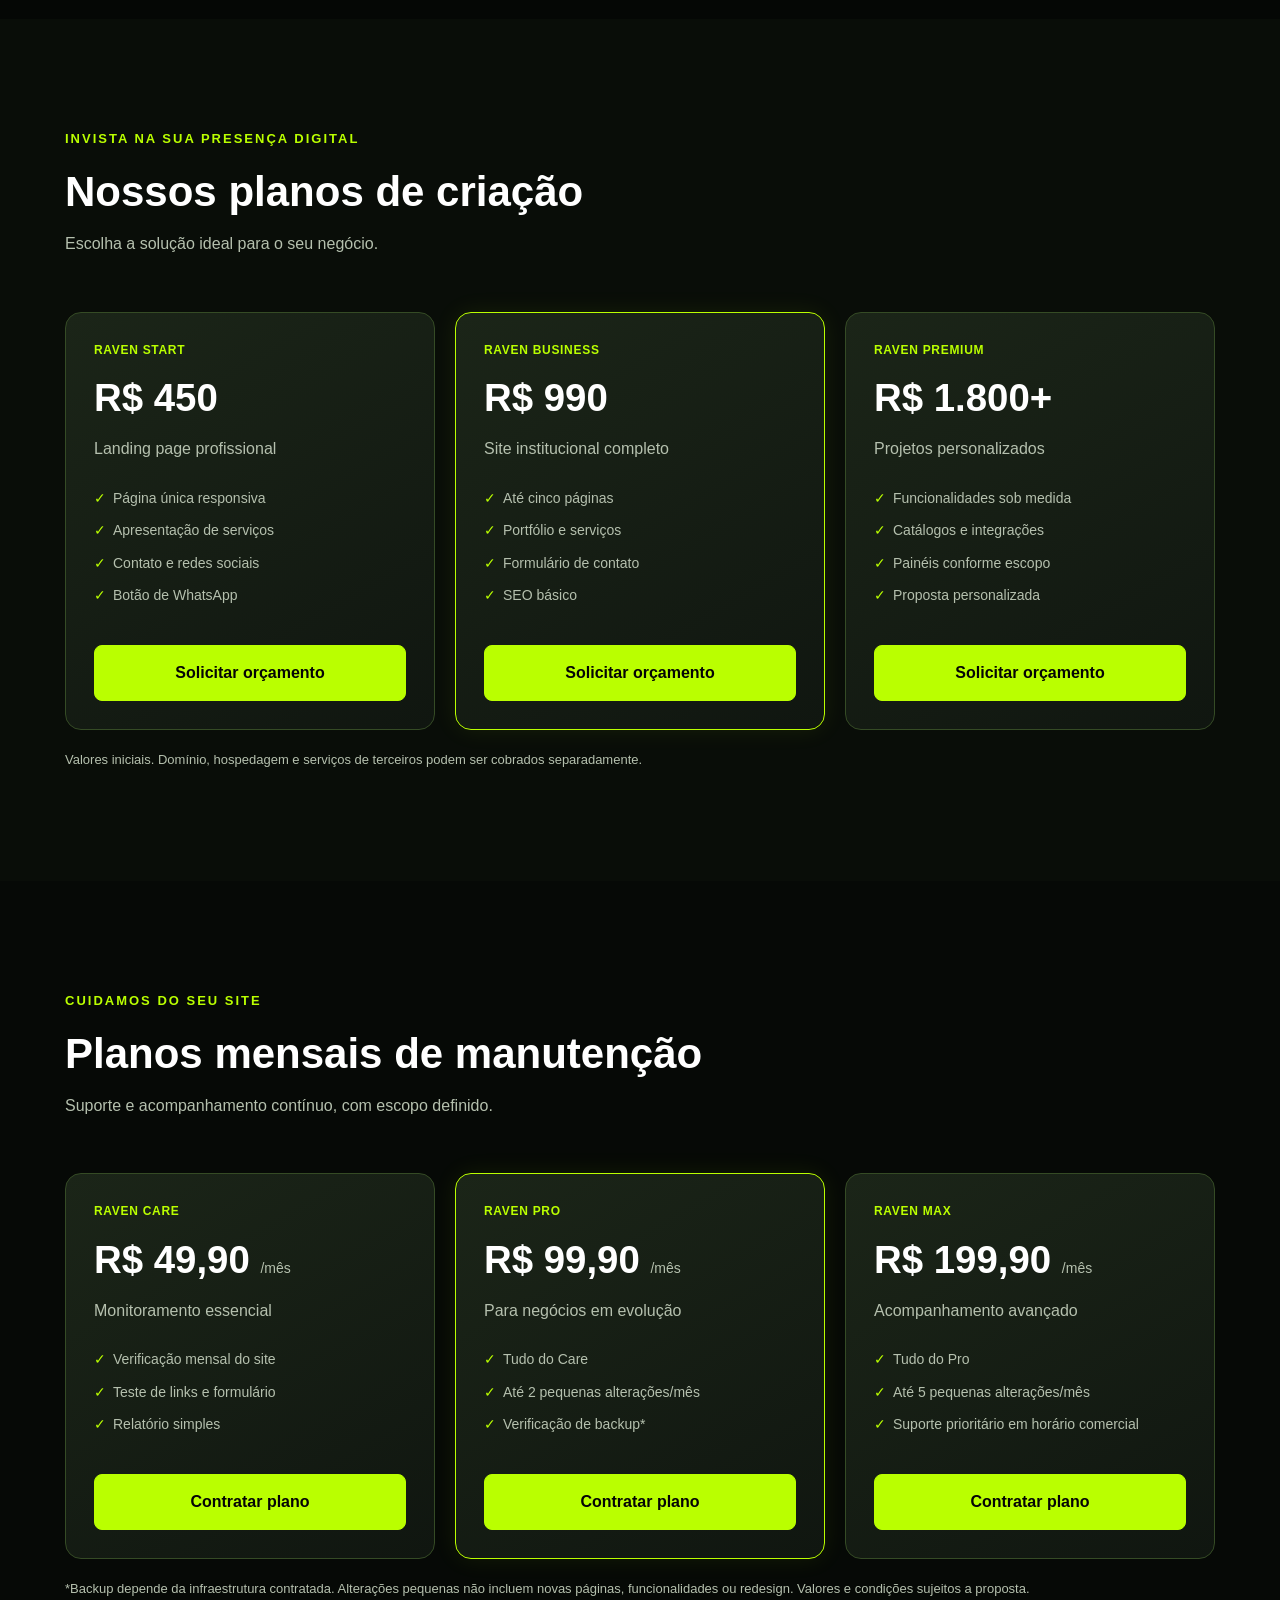
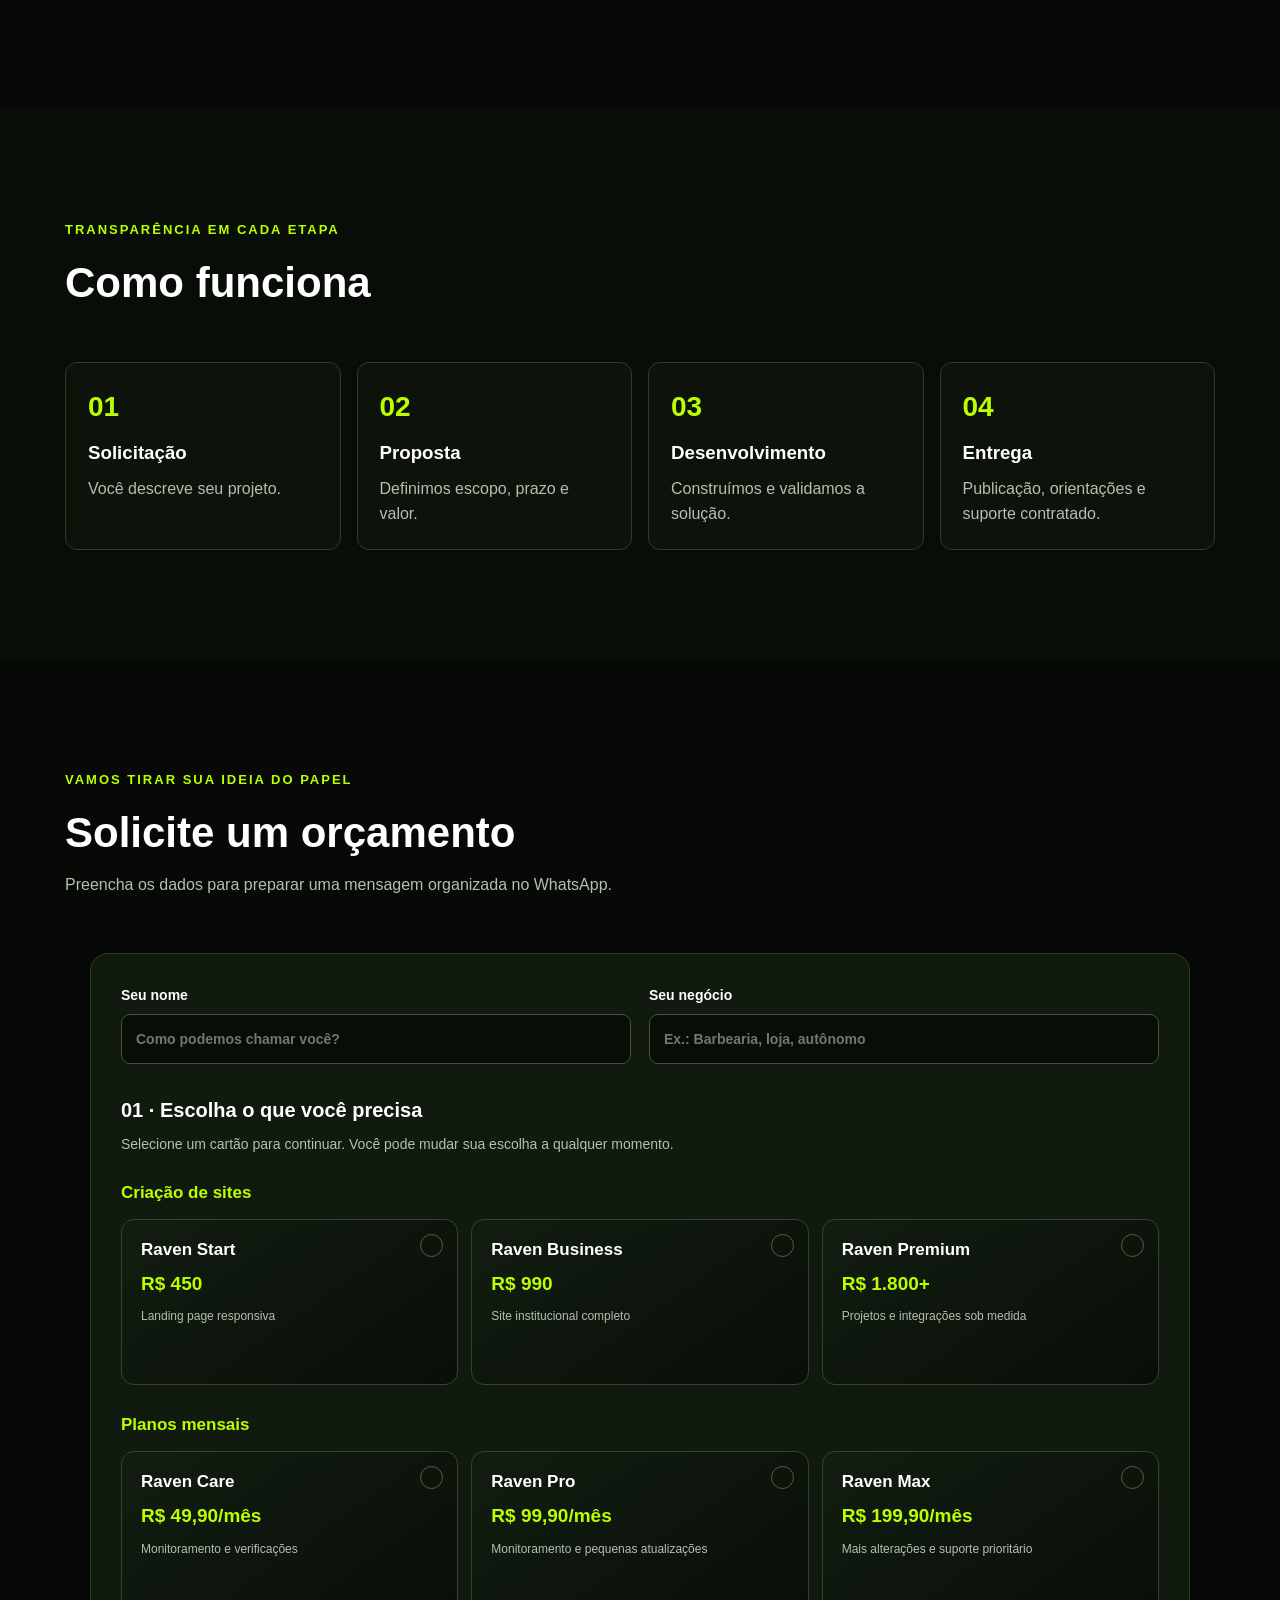
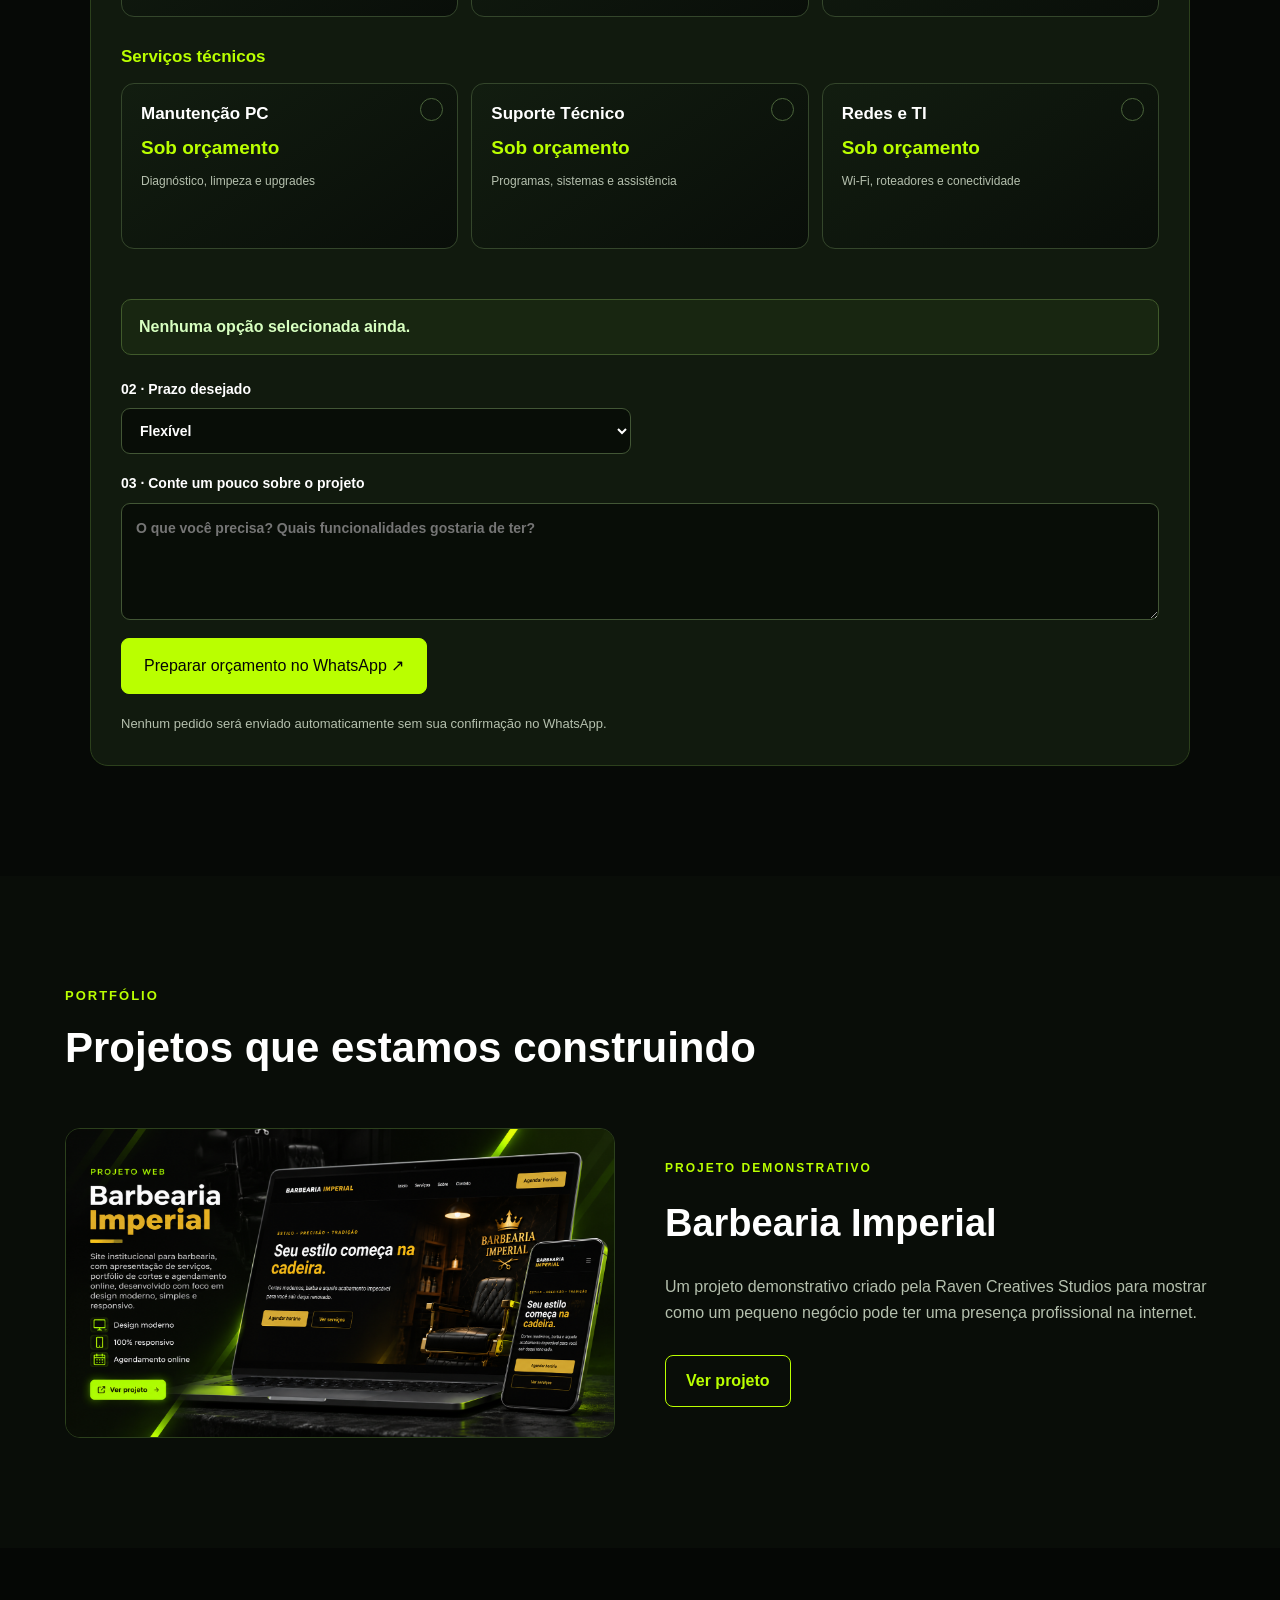
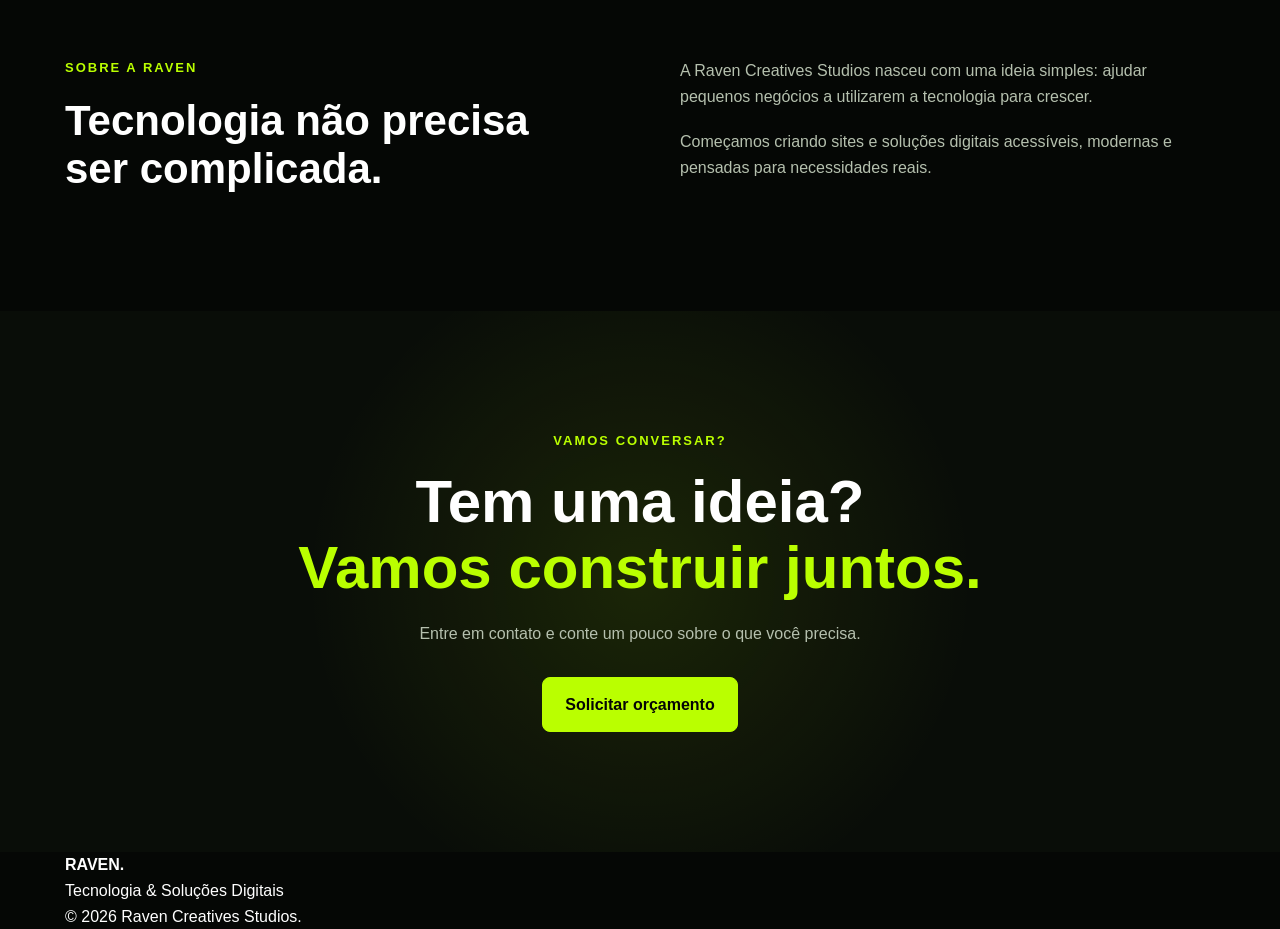
==== commit ec69bcec: "Add files via upload" ====
--- a/index.html
+++ b/index.html
@@ -1,461 +1,504 @@
-<!DOCTYPE html>
-<html lang="pt-BR">
-
-<head>
-    <meta charset="UTF-8">
-    <meta name="viewport" content="width=device-width, initial-scale=1.0">
-
-    <title>Raven Creatives Studios</title>
-
-    <meta
-        name="description"
-        content="Raven Creatives Studios - Sites e soluções digitais para pequenos negócios."
-    >
-
-    <link rel="stylesheet" href="style.css">
-</head>
-
-<body>
-
-    <header class="header">
-
-        <div class="container nav">
-
-           <a href="#inicio" class="logo">
- <img src="ogo-raven.jpeg" alt="Logo Raven Creative Studio" class="logo-img">
-</a>
-
-            <button class="menu-toggle"
-        id="menuToggle"
-        aria-label="Abrir menu"
-        aria-expanded="false"
-        aria-controls="menuMobile">
-    ☰
-</button>
-
-<nav id="menuMobile">
-    <a href="#inicio">Início</a>
-    <a href="#servicos">Serviços</a>
-    <a href="#projetos">Projetos</a>
-    <a href="#sobre">Sobre</a>
-    <a href="#contato">Contato</a>
-</nav>
-
-            <a href="#contato" class="nav-button">
-                Fale conosco
-            </a>
-
-        </div>
-
-    </header>
-
-
-    <main>
-
-        <section id="inicio" class="hero">
-
-            <div class="container hero-content">
-
-                <div class="hero-text">
-
-                    <p class="tag">
-                        TECNOLOGIA & SOLUÇÕES DIGITAIS
-                    </p>
-
-                    <h1>
-                        Sua ideia.
-                        <span>Nosso próximo projeto.</span>
-                    </h1>
-
-                    <p class="hero-description">
-                        Criamos sites modernos e soluções digitais
-                        para pequenos negócios que querem crescer
-                        no mundo online.
-                    </p>
-
-                    <div class="hero-buttons">
-
-                        <a href="#servicos" class="button primary">
-                            Conheça nossos serviços
-                        </a>
-
-                        <a href="#projetos" class="button secondary">
-                            Ver projetos
-                        </a>
-
-                    </div>
-
-                </div>
-
-
-                
-<div class="hero-card raven-panel">
-
-  <div class="panel-header">
-    <span class="panel-brand">✦ RAVEN CREATIVE SYSTEM</span>
-    <span class="panel-status">● Online</span>
-  </div>
-
-  <div class="panel-services">
-
-    <div class="service-tile">
-      <span class="tile-icon">⌘</span>
-      <h3>Criação de Sites</h3>
-      <p>Web Design</p>
-    </div>
-
-    <div class="service-tile">
-      <span class="tile-icon">▣</span>
-      <h3>Manutenção PC</h3>
-      <p>Hardware</p>
-    </div>
-
-    <div class="service-tile">
-      <span class="tile-icon">◈</span>
-      <h3>Suporte Técnico</h3>
-      <p>Assistência</p>
-    </div>
-
-    <div class="service-tile">
-      <span class="tile-icon">◎</span>
-      <h3>Redes e TI</h3>
-      <p>Conectividade</p>
-    </div>
-
-  </div>
-
-  <div class="panel-footer">
-    Tecnologia que transforma ideias.
-  </div>
-
-</div>
-
-
-                    
-            </div>
-
-        </section>
-
-
-        <section id="servicos" class="section">
-
-            <div class="container">
-
-                <div class="section-title">
-
-                    <p class="tag">
-                        O QUE FAZEMOS
-                    </p>
-
-                    <h2>
-                        Soluções para o seu negócio
-                    </h2>
-
-                    <p>
-                        Tecnologia simples, moderna e pensada
-                        para resolver problemas reais.
-                    </p>
-
-                </div>
-
-
-                <div class="services">
-
-                    <article class="service-card">
-
-                        <div class="icon">
-                            01
-                        </div>
-
-                        <h3>
-                            Criação de Sites
-                        </h3>
-
-                        <p>
-                            Sites modernos, rápidos e adaptados
-                            para computadores e celulares.
-                        </p>
-
-                        <a href="#contato">
-                            Saiba mais →
-                        </a>
-
-                    </article>
-
-
-                    <article class="service-card">
-
-                        <div class="icon">
-                            02
-                        </div>
-
-                        <h3>
-    Suporte de TI e Informática
-</h3>
-
-<p>
-    Suporte para computadores, instalação e
-    configuração de programas e solução de
-    problemas de informática.
-</p>
-                        <a href="#contato">
-                            Saiba mais →
-                        </a>
-
-                    </article>
-
-
-                    <article class="service-card">
-
-                        <div class="icon">
-                            03
-                        </div>
-
-                        <h3>
-                            Presença Online
-                        </h3>
-
-                        <p>
-                            Ajudamos sua empresa a apresentar seus
-                            serviços de forma profissional na internet.
-                        </p>
-
-                        <a href="#contato">
-                            Saiba mais →
-                        </a>
-
-                    </article>
-
-                </div>
-
-            </div>
-
-        </section>
-
-
-        <section id="projetos" class="section projects-section">
-
-            <div class="container">
-
-                <div class="section-title">
-
-                    <p class="tag">
-                        PORTFÓLIO
-                    </p>
-
-                    <h2>
-                        Projetos que estamos construindo
-                    </h2>
-
-                </div>
-
-
-                <div class="project">
-
-                 
-<div class="project-image">
-    <img
-        src="barbearia-imperial.png"
-        alt="Apresentação do projeto Barbearia Imperial"
-        class="project-preview"
-        loading="lazy"
-    >
-</div>
-
-
-                    <div class="project-info">
-
-                        <p class="project-category">
-                            PROJETO DEMONSTRATIVO
-                        </p>
-
-                        <h3>
-                            Barbearia Imperial
-                        </h3>
-
-                        <p>
-                            Um projeto demonstrativo criado pela
-                            Raven Creatives Studios
-                          para mostrar como
-                            um pequeno negócio pode ter uma presença
-                            profissional na internet.
-                        </p>
-
-                        
-<a href="https://ecadu285-afk.github.io/Barbearia-Imperial/"
-   target="_blank"
-   rel="noopener noreferrer"
-   class="btn btn-outline">
-  Ver projeto
-</a>
-
-
-                    </div>
-
-                </div>
-
-            </div>
-
-        </section>
-
-
-        <section id="sobre" class="section">
-
-            <div class="container about">
-
-                <div>
-
-                    <p class="tag">
-                        SOBRE A RAVEN
-                    </p>
-
-                    <h2>
-                        Tecnologia não precisa ser complicada.
-                    </h2>
-
-                </div>
-
-
-                <div>
-
-                    <p>
-                        A Raven Creatives Studios nasceu com uma ideia simples:
-                        ajudar pequenos negócios a utilizarem a tecnologia
-                        para crescer.
-                    </p>
-
-                    <p>
-                        Começamos criando sites e soluções digitais
-                        acessíveis, modernas e pensadas para necessidades
-                        reais.
-                    </p>
-
-                </div>
-
-            </div>
-
-        </section>
-
-
-        <section id="contato" class="contact">
-
-            <div class="container contact-content">
-
-                <p class="tag">
-                    VAMOS CONVERSAR?
-                </p>
-
-                <h2>
-                    Tem uma ideia?
-                    <span>Vamos construir juntos.</span>
-                </h2>
-
-                <p>
-                    Entre em contato e conte um pouco
-                    sobre o que você precisa.
-                </p>
-
-                <a href="#" class="button primary" id="whatsappButton">
-                    Falar pelo WhatsApp
-                </a>
-
-<!-- RAVEN ORÇAMENTOS 1.0 -->
-<div class="raven-orcamento">
-  <h3>Solicite seu orçamento</h3>
-  <p>Conte sobre seu projeto e receba um atendimento personalizado.</p>
-
-  <form id="formOrcamento">
-    <label for="orcNome">Seu nome</label>
-    <input type="text" id="orcNome" name="nome"
-           placeholder="Digite seu nome" required>
-
-    <label for="orcServico">Serviço desejado</label>
-    <select id="orcServico" name="servico" required>
-      <option value="">Selecione um serviço</option>
-      <option value="Site institucional">Site institucional</option>
-      <option value="Landing page">Landing page</option>
-      <option value="Manutenção de computadores">Manutenção de computadores</option>
-      <option value="Suporte técnico">Suporte técnico</option>
-      <option value="Outro serviço">Outro serviço</option>
-    </select>
-
-    <label for="orcPrazo">Prazo desejado</label>
-    <select id="orcPrazo" name="prazo" required>
-      <option value="">Selecione o prazo</option>
-      <option value="Sem urgência">Sem urgência</option>
-      <option value="Até 15 dias">Até 15 dias</option>
-      <option value="Até 7 dias">Até 7 dias</option>
-    </select>
-
-    <label for="orcDescricao">Descreva seu projeto</label>
-    <textarea id="orcDescricao" name="descricao"
-              placeholder="Explique o que você precisa..."
-              rows="5" required></textarea>
-
-    <button type="submit" class="button primary">
-      Solicitar orçamento pelo WhatsApp
-    </button>
-  </form>
-</div>
-<!-- FIM RAVEN ORÇAMENTOS -->
-
-            </div>
-
-        </section>
-
-    </main>
-
-
-    <footer>
-
-        <div class="container footer-content">
-
-            <div>
-
-                <strong>
-                 RAVEN<span>.</span>
-                </strong>
-
-                <p>
-                    Tecnologia & Soluções Digitais
-                </p>
-
-            </div>
-
-            <p>
-                © 2026 Raven Creatives Studios.
-            </p>
-
-        </div>
-
-    </footer>
-
-<script>
-const menuToggle = document.getElementById("menuToggle");
-const menuMobile = document.getElementById("menuMobile");
-
-menuToggle.addEventListener("click", () => {
-    const aberto = menuMobile.classList.toggle("active");
-
-    menuToggle.textContent = aberto ? "✕" : "☰";
-    menuToggle.setAttribute("aria-expanded", String(aberto));
-    menuToggle.setAttribute(
-        "aria-label",
-        aberto ? "Fechar menu" : "Abrir menu"
-    );
-});
-
-menuMobile.querySelectorAll("a").forEach(link => {
-    link.addEventListener("click", () => {
-        menuMobile.classList.remove("active");
-        menuToggle.textContent = "☰";
-        menuToggle.setAttribute("aria-expanded", "false");
-        menuToggle.setAttribute("aria-label", "Abrir menu");
-    });
-});
-</script>
-    <script src="script.js"></script>
-
-</body>
-
-</html>
+<!DOCTYPE html>
+<html lang="pt-BR">
+
+<head>
+    <meta charset="UTF-8">
+    <meta name="viewport" content="width=device-width, initial-scale=1.0">
+
+    <title>Raven Creatives Studios</title>
+
+    <meta
+        name="description"
+        content="Raven Creatives Studios - Sites e soluções digitais para pequenos negócios."
+    >
+
+    <link rel="stylesheet" href="style.css">
+</head>
+
+<body>
+
+    <header class="header">
+
+        <div class="container nav">
+
+           <a href="#inicio" class="logo">
+ <img src="ogo-raven.jpeg" alt="Logo Raven Creative Studio" class="logo-img">
+</a>
+
+            <button class="menu-toggle"
+        id="menuToggle"
+        aria-label="Abrir menu"
+        aria-expanded="false"
+        aria-controls="menuMobile">
+    ☰
+</button>
+
+<nav id="menuMobile">
+    <a href="#inicio">Início</a>
+    <a href="#servicos">Serviços</a>
+    <a href="#planos">Planos</a>
+    <a href="#mensalidades">Mensalidades</a>
+    <a href="#orcamento">Orçamento</a>
+    <a href="#projetos">Projetos</a>
+    <a href="#sobre">Sobre</a>
+    <a href="#contato">Contato</a>
+</nav>
+
+            <a href="#contato" class="nav-button">
+                Fale conosco
+            </a>
+
+        </div>
+
+    </header>
+
+
+    <main>
+
+        <section id="inicio" class="hero">
+
+            <div class="container hero-content">
+
+                <div class="hero-text">
+
+                    <p class="tag">
+                        TECNOLOGIA & SOLUÇÕES DIGITAIS
+                    </p>
+
+                    <h1>
+                        Sua ideia.
+                        <span>Nosso próximo projeto.</span>
+                    </h1>
+
+                    <p class="hero-description">
+                        Criamos sites modernos e soluções digitais
+                        para pequenos negócios que querem crescer
+                        no mundo online.
+                    </p>
+
+                    <div class="hero-buttons">
+
+                        <a href="#servicos" class="button primary">
+                            Conheça nossos serviços
+                        </a>
+
+                        <a href="#projetos" class="button secondary">
+                            Ver projetos
+                        </a>
+
+                    </div>
+
+                </div>
+
+
+                
+<div class="hero-card raven-panel">
+
+  <div class="panel-header">
+    <span class="panel-brand">✦ RAVEN CREATIVE SYSTEM</span>
+    <span class="panel-status">● Online</span>
+  </div>
+
+  <div class="panel-services">
+
+    <button class="service-tile raven-tile-button" type="button" data-raven-service="sites" aria-haspopup="dialog" aria-label="Ver detalhes de Criação de Sites">
+      <span class="tile-icon">⌘</span>
+      <h3>Criação de Sites</h3>
+      <p>Web Design</p><span class="raven-tile-hint">Explorar solução ↗</span>
+    </button>
+
+    <button class="service-tile raven-tile-button" type="button" data-raven-service="pc" aria-haspopup="dialog" aria-label="Ver detalhes de Manutenção PC">
+      <span class="tile-icon">▣</span>
+      <h3>Manutenção PC</h3>
+      <p>Hardware</p><span class="raven-tile-hint">Explorar solução ↗</span>
+    </button>
+
+    <button class="service-tile raven-tile-button" type="button" data-raven-service="suporte" aria-haspopup="dialog" aria-label="Ver detalhes de Suporte Técnico">
+      <span class="tile-icon">◈</span>
+      <h3>Suporte Técnico</h3>
+      <p>Assistência</p><span class="raven-tile-hint">Explorar solução ↗</span>
+    </button>
+
+    <button class="service-tile raven-tile-button" type="button" data-raven-service="redes" aria-haspopup="dialog" aria-label="Ver detalhes de Redes e TI">
+      <span class="tile-icon">◎</span>
+      <h3>Redes e TI</h3>
+      <p>Conectividade</p><span class="raven-tile-hint">Explorar solução ↗</span>
+    </button>
+
+  </div>
+
+  <div class="panel-footer">
+    <span class="raven-live-dot" aria-hidden="true"></span> Escolha um serviço e descubra o que podemos criar para você.
+  </div>
+
+</div>
+
+
+                    
+            </div>
+
+        </section>
+
+
+        <!-- Janela interativa dos serviços do painel -->
+        <div class="raven-modal" id="ravenServiceModal" hidden>
+          <div class="raven-modal-backdrop" data-raven-close></div>
+          <section class="raven-modal-dialog" role="dialog" aria-modal="true" aria-labelledby="ravenModalTitle" aria-describedby="ravenModalDescription" tabindex="-1">
+            <button class="raven-modal-close" type="button" data-raven-close aria-label="Fechar detalhes">✕</button>
+            <span class="raven-modal-eyebrow">✦ RAVEN / EXPERIENCE LAB <span class="raven-status-live">● EXPLORAR</span></span>
+            <div class="raven-modal-topline"><span id="ravenModalIndex">01 / 04</span><span>INTERACTIVE EXPERIENCE</span></div>
+            <h2 id="ravenModalTitle"></h2>
+            <p id="ravenModalDescription"></p>
+            <div class="raven-modal-tabs" role="tablist" aria-label="Detalhes do serviço">
+              <button class="raven-tab is-active" id="ravenTabOverview" type="button" role="tab" aria-selected="true" aria-controls="ravenOverview">Visão geral</button>
+              <button class="raven-tab" id="ravenTabDemo" type="button" role="tab" aria-selected="false" aria-controls="ravenDemo">Experiência</button>
+              <button class="raven-tab" id="ravenTabFaq" type="button" role="tab" aria-selected="false" aria-controls="ravenFaq">Dúvidas</button>
+            </div>
+            <div class="raven-tab-panel" id="ravenOverview" role="tabpanel" aria-labelledby="ravenTabOverview"><ul id="ravenModalList"></ul></div>
+            <div class="raven-tab-panel" id="ravenDemo" role="tabpanel" aria-labelledby="ravenTabDemo" hidden>
+              <div class="raven-demo-frame" id="ravenDemoContent"></div>
+            </div>
+            <div class="raven-tab-panel" id="ravenFaq" role="tabpanel" aria-labelledby="ravenTabFaq" hidden><div id="ravenFaqContent"></div></div>
+            <div class="raven-modal-actions">
+              <a class="button primary raven-modal-cta" id="ravenModalCta" href="#orcamento">Solicitar orçamento ↗</a>
+              <button type="button" class="raven-modal-next" id="ravenModalNext">Próxima solução →</button>
+            </div>
+          </section>
+        </div>
+
+        <section id="servicos" class="section">
+
+            <div class="container">
+
+                <div class="section-title">
+
+                    <p class="tag">
+                        O QUE FAZEMOS
+                    </p>
+
+                    <h2>
+                        Soluções para o seu negócio
+                    </h2>
+
+                    <p>
+                        Tecnologia simples, moderna e pensada
+                        para resolver problemas reais.
+                    </p>
+
+                </div>
+
+
+                <div class="services">
+
+                    <article class="service-card">
+
+                        <div class="icon">
+                            01
+                        </div>
+
+                        <h3>
+                            Criação de Sites
+                        </h3>
+
+                        <p>
+                            Sites modernos, rápidos e adaptados
+                            para computadores e celulares.
+                        </p>
+
+                        <a href="#contato">
+                            Saiba mais →
+                        </a>
+
+                    </article>
+
+
+                    <article class="service-card">
+
+                        <div class="icon">
+                            02
+                        </div>
+
+                        <h3>
+    Suporte de TI e Informática
+</h3>
+
+<p>
+    Suporte para computadores, instalação e
+    configuração de programas e solução de
+    problemas de informática.
+</p>
+                        <a href="#contato">
+                            Saiba mais →
+                        </a>
+
+                    </article>
+
+
+                    <article class="service-card">
+
+                        <div class="icon">
+                            03
+                        </div>
+
+                        <h3>
+                            Presença Online
+                        </h3>
+
+                        <p>
+                            Ajudamos sua empresa a apresentar seus
+                            serviços de forma profissional na internet.
+                        </p>
+
+                        <a href="#contato">
+                            Saiba mais →
+                        </a>
+
+                    </article>
+
+                </div>
+
+            </div>
+
+        </section>
+
+
+
+<section id="planos" class="section raven-offers">
+  <div class="container">
+    <div class="section-title"><p class="tag">INVISTA NA SUA PRESENÇA DIGITAL</p><h2>Nossos planos de criação</h2><p>Escolha a solução ideal para o seu negócio.</p></div>
+    <div class="raven-pricing-grid">
+      <article class="raven-price-card"><span class="raven-pill">RAVEN START</span><h3>R$ 450</h3><p>Landing page profissional</p><ul><li>Página única responsiva</li><li>Apresentação de serviços</li><li>Contato e redes sociais</li><li>Botão de WhatsApp</li></ul><a class="button primary raven-select-plan" href="#orcamento" data-plan="Raven Start — R$ 450">Solicitar orçamento</a></article>
+      <article class="raven-price-card raven-featured"><span class="raven-pill">RAVEN BUSINESS</span><h3>R$ 990</h3><p>Site institucional completo</p><ul><li>Até cinco páginas</li><li>Portfólio e serviços</li><li>Formulário de contato</li><li>SEO básico</li></ul><a class="button primary raven-select-plan" href="#orcamento" data-plan="Raven Business — R$ 990">Solicitar orçamento</a></article>
+      <article class="raven-price-card"><span class="raven-pill">RAVEN PREMIUM</span><h3>R$ 1.800+</h3><p>Projetos personalizados</p><ul><li>Funcionalidades sob medida</li><li>Catálogos e integrações</li><li>Painéis conforme escopo</li><li>Proposta personalizada</li></ul><a class="button primary raven-select-plan" href="#orcamento" data-plan="Raven Premium — R$ 1.800+">Solicitar orçamento</a></article>
+    </div><p class="raven-fineprint">Valores iniciais. Domínio, hospedagem e serviços de terceiros podem ser cobrados separadamente.</p>
+  </div>
+</section>
+<section id="mensalidades" class="section raven-subscriptions">
+  <div class="container">
+    <div class="section-title"><p class="tag">CUIDAMOS DO SEU SITE</p><h2>Planos mensais de manutenção</h2><p>Suporte e acompanhamento contínuo, com escopo definido.</p></div>
+    <div class="raven-pricing-grid">
+      <article class="raven-price-card"><span class="raven-pill">RAVEN CARE</span><h3>R$ 49,90 <small>/mês</small></h3><p>Monitoramento essencial</p><ul><li>Verificação mensal do site</li><li>Teste de links e formulário</li><li>Relatório simples</li></ul><a class="button primary raven-select-plan" href="#orcamento" data-plan="Raven Care — R$ 49,90/mês">Contratar plano</a></article>
+      <article class="raven-price-card raven-featured"><span class="raven-pill">RAVEN PRO</span><h3>R$ 99,90 <small>/mês</small></h3><p>Para negócios em evolução</p><ul><li>Tudo do Care</li><li>Até 2 pequenas alterações/mês</li><li>Verificação de backup*</li></ul><a class="button primary raven-select-plan" href="#orcamento" data-plan="Raven Pro — R$ 99,90/mês">Contratar plano</a></article>
+      <article class="raven-price-card"><span class="raven-pill">RAVEN MAX</span><h3>R$ 199,90 <small>/mês</small></h3><p>Acompanhamento avançado</p><ul><li>Tudo do Pro</li><li>Até 5 pequenas alterações/mês</li><li>Suporte prioritário em horário comercial</li></ul><a class="button primary raven-select-plan" href="#orcamento" data-plan="Raven Max — R$ 199,90/mês">Contratar plano</a></article>
+    </div><p class="raven-fineprint">*Backup depende da infraestrutura contratada. Alterações pequenas não incluem novas páginas, funcionalidades ou redesign. Valores e condições sujeitos a proposta.</p>
+  </div>
+</section>
+<section id="processo" class="section raven-process">
+ <div class="container"><div class="section-title"><p class="tag">TRANSPARÊNCIA EM CADA ETAPA</p><h2>Como funciona</h2></div>
+ <div class="raven-steps"><div><strong>01</strong><h3>Solicitação</h3><p>Você descreve seu projeto.</p></div><div><strong>02</strong><h3>Proposta</h3><p>Definimos escopo, prazo e valor.</p></div><div><strong>03</strong><h3>Desenvolvimento</h3><p>Construímos e validamos a solução.</p></div><div><strong>04</strong><h3>Entrega</h3><p>Publicação, orientações e suporte contratado.</p></div></div>
+ </div>
+</section>
+<section id="orcamento" class="section raven-quote-section">
+ <div class="container"><div class="section-title"><p class="tag">VAMOS TIRAR SUA IDEIA DO PAPEL</p><h2>Solicite um orçamento</h2><p>Preencha os dados para preparar uma mensagem organizada no WhatsApp.</p></div>
+ <form id="ravenQuoteForm" class="raven-quote-form">
+  <div class="raven-form-grid"><label>Seu nome <input id="ravenName" name="nome" required maxlength="100" autocomplete="name" placeholder="Como podemos chamar você?"></label><label>Seu negócio <input id="ravenBusiness" name="negocio" maxlength="120" placeholder="Ex.: Barbearia, loja, autônomo"></label></div>
+  <fieldset class="raven-choice-fieldset"><legend>01 · Escolha o que você precisa</legend><p class="raven-choice-intro">Selecione um cartão para continuar. Você pode mudar sua escolha a qualquer momento.</p>
+   <div class="raven-choice-category"><h3>Criação de sites</h3><div class="raven-choice-grid">
+    <label class="raven-choice-card"><input type="radio" name="servico" value="Raven Start — R$ 450" required><span class="raven-choice-content"><span class="raven-choice-check" aria-hidden="true">✓</span><strong>Raven Start</strong><b>R$ 450</b><small>Landing page responsiva</small></span></label>
+    <label class="raven-choice-card"><input type="radio" name="servico" value="Raven Business — R$ 990" required><span class="raven-choice-content"><span class="raven-choice-check" aria-hidden="true">✓</span><strong>Raven Business</strong><b>R$ 990</b><small>Site institucional completo</small></span></label>
+    <label class="raven-choice-card"><input type="radio" name="servico" value="Raven Premium — R$ 1.800+" required><span class="raven-choice-content"><span class="raven-choice-check" aria-hidden="true">✓</span><strong>Raven Premium</strong><b>R$ 1.800+</b><small>Projetos e integrações sob medida</small></span></label>
+   </div></div>
+   <div class="raven-choice-category"><h3>Planos mensais</h3><div class="raven-choice-grid">
+    <label class="raven-choice-card"><input type="radio" name="servico" value="Raven Care — R$ 49,90/mês" required><span class="raven-choice-content"><span class="raven-choice-check" aria-hidden="true">✓</span><strong>Raven Care</strong><b>R$ 49,90/mês</b><small>Monitoramento e verificações</small></span></label>
+    <label class="raven-choice-card"><input type="radio" name="servico" value="Raven Pro — R$ 99,90/mês" required><span class="raven-choice-content"><span class="raven-choice-check" aria-hidden="true">✓</span><strong>Raven Pro</strong><b>R$ 99,90/mês</b><small>Monitoramento e pequenas atualizações</small></span></label>
+    <label class="raven-choice-card"><input type="radio" name="servico" value="Raven Max — R$ 199,90/mês" required><span class="raven-choice-content"><span class="raven-choice-check" aria-hidden="true">✓</span><strong>Raven Max</strong><b>R$ 199,90/mês</b><small>Mais alterações e suporte prioritário</small></span></label>
+   </div></div>
+   <div class="raven-choice-category"><h3>Serviços técnicos</h3><div class="raven-choice-grid">
+    <label class="raven-choice-card"><input type="radio" name="servico" value="Manutenção PC" required><span class="raven-choice-content"><span class="raven-choice-check" aria-hidden="true">✓</span><strong>Manutenção PC</strong><b>Sob orçamento</b><small>Diagnóstico, limpeza e upgrades</small></span></label>
+    <label class="raven-choice-card"><input type="radio" name="servico" value="Suporte Técnico" required><span class="raven-choice-content"><span class="raven-choice-check" aria-hidden="true">✓</span><strong>Suporte Técnico</strong><b>Sob orçamento</b><small>Programas, sistemas e assistência</small></span></label>
+    <label class="raven-choice-card"><input type="radio" name="servico" value="Redes e TI" required><span class="raven-choice-content"><span class="raven-choice-check" aria-hidden="true">✓</span><strong>Redes e TI</strong><b>Sob orçamento</b><small>Wi-Fi, roteadores e conectividade</small></span></label>
+   </div></div>
+  </fieldset>
+  <div class="raven-selected-summary" id="ravenSelectedSummary" role="status" aria-live="polite">Nenhuma opção selecionada ainda.</div>
+  <div class="raven-form-grid"><label>02 · Prazo desejado <select id="ravenDeadline" name="prazo"><option>Flexível</option><option>Até 30 dias</option><option>Urgente — consultar disponibilidade</option></select></label></div>
+  <label>03 · Conte um pouco sobre o projeto <textarea id="ravenDetails" name="detalhes" rows="4" maxlength="1500" placeholder="O que você precisa? Quais funcionalidades gostaria de ter?"></textarea></label>
+  <button type="submit" class="button primary raven-submit">Preparar orçamento no WhatsApp ↗</button>
+  <p id="ravenQuoteStatus" class="raven-fineprint" role="status" aria-live="polite">Nenhum pedido será enviado automaticamente sem sua confirmação no WhatsApp.</p> </form></div>
+</section>
+
+        <section id="projetos" class="section projects-section">
+
+            <div class="container">
+
+                <div class="section-title">
+
+                    <p class="tag">
+                        PORTFÓLIO
+                    </p>
+
+                    <h2>
+                        Projetos que estamos construindo
+                    </h2>
+
+                </div>
+
+
+                <div class="project">
+
+                 
+<div class="project-image">
+    <img
+        src="barbearia-imperial.png"
+        alt="Apresentação do projeto Barbearia Imperial"
+        class="project-preview"
+        loading="lazy"
+    >
+</div>
+
+
+                    <div class="project-info">
+
+                        <p class="project-category">
+                            PROJETO DEMONSTRATIVO
+                        </p>
+
+                        <h3>
+                            Barbearia Imperial
+                        </h3>
+
+                        <p>
+                            Um projeto demonstrativo criado pela
+                            Raven Creatives Studios
+                          para mostrar como
+                            um pequeno negócio pode ter uma presença
+                            profissional na internet.
+                        </p>
+
+                        
+<a href="https://ecadu285-afk.github.io/Barbearia-Imperial/"
+   target="_blank"
+   rel="noopener noreferrer"
+   class="btn btn-outline">
+  Ver projeto
+</a>
+
+
+                    </div>
+
+                </div>
+
+            </div>
+
+        </section>
+
+
+        <section id="sobre" class="section">
+
+            <div class="container about">
+
+                <div>
+
+                    <p class="tag">
+                        SOBRE A RAVEN
+                    </p>
+
+                    <h2>
+                        Tecnologia não precisa ser complicada.
+                    </h2>
+
+                </div>
+
+
+                <div>
+
+                    <p>
+                        A Raven Creatives Studios nasceu com uma ideia simples:
+                        ajudar pequenos negócios a utilizarem a tecnologia
+                        para crescer.
+                    </p>
+
+                    <p>
+                        Começamos criando sites e soluções digitais
+                        acessíveis, modernas e pensadas para necessidades
+                        reais.
+                    </p>
+
+                </div>
+
+            </div>
+
+        </section>
+
+
+        <section id="contato" class="contact">
+
+            <div class="container contact-content">
+
+                <p class="tag">
+                    VAMOS CONVERSAR?
+                </p>
+
+                <h2>
+                    Tem uma ideia?
+                    <span>Vamos construir juntos.</span>
+                </h2>
+
+                <p>
+                    Entre em contato e conte um pouco
+                    sobre o que você precisa.
+                </p>
+
+                <a href="#" class="button primary" id="whatsappButton">
+                    Falar pelo WhatsApp
+                </a>
+
+            </div>
+
+        </section>
+
+    </main>
+
+
+    <footer>
+
+        <div class="container footer-content">
+
+            <div>
+
+                <strong>
+                 RAVEN<span>.</span>
+                </strong>
+
+                <p>
+                    Tecnologia & Soluções Digitais
+                </p>
+
+            </div>
+
+            <p>
+                © 2026 Raven Creatives Studios.
+            </p>
+
+        </div>
+
+    </footer>
+
+<script>
+const menuToggle = document.getElementById("menuToggle");
+const menuMobile = document.getElementById("menuMobile");
+
+menuToggle.addEventListener("click", () => {
+    const aberto = menuMobile.classList.toggle("active");
+
+    menuToggle.textContent = aberto ? "✕" : "☰";
+    menuToggle.setAttribute("aria-expanded", String(aberto));
+    menuToggle.setAttribute(
+        "aria-label",
+        aberto ? "Fechar menu" : "Abrir menu"
+    );
+});
+
+menuMobile.querySelectorAll("a").forEach(link => {
+    link.addEventListener("click", () => {
+        menuMobile.classList.remove("active");
+        menuToggle.textContent = "☰";
+        menuToggle.setAttribute("aria-expanded", "false");
+        menuToggle.setAttribute("aria-label", "Abrir menu");
+    });
+});
+</script>
+    <script src="script.js"></script>
+
+</body>
+
+</html>
--- a/style.css
+++ b/style.css
@@ -1,348 +1,814 @@
-/* RAVEN CREATIVES STUDIOS — CSS organizado */
-:root {
-  --green: #baff00;
-  --green-soft: #d4ff55;
-  --black: #050705;
-  --surface: #0d120b;
-  --surface-alt: #10190d;
-  --border: #2c401c;
-  --muted: #b5c0ae;
-}
-* { margin: 0; padding: 0; box-sizing: border-box; }
-html { scroll-behavior: smooth; scroll-padding-top: 90px; }
-body { font-family: Arial, Helvetica, sans-serif; background: var(--black); color: #fff; line-height: 1.6; }
-a { color: inherit; text-decoration: none; }
-.container { width: 90%; max-width: 1150px; margin: 0 auto; }
-
-/* Cabeçalho */
-.header { position: fixed; inset: 0 0 auto; width: 100%; z-index: 1000; background: rgba(5,7,5,.92); border-bottom: 1px solid rgba(186,255,0,.13); backdrop-filter: blur(12px); }
-.nav { min-height: 88px; display: flex; align-items: center; justify-content: space-between; gap: 20px; }
-.logo { display: inline-flex; align-items: center; flex-shrink: 0; }
-.logo-img { width: 66px; height: 66px; object-fit: cover; border-radius: 50%; display: block; border: 2px solid var(--green); box-shadow: 0 0 12px rgba(186,255,0,.22); }
-nav { display: flex; align-items: center; gap: 25px; }
-nav a { color: #d0d7cc; font-size: 14px; transition: color .2s; }
-nav a:hover, nav a:focus-visible { color: var(--green); }
-.nav-button { padding: 10px 18px; border: 1px solid var(--green); border-radius: 8px; color: #fff; font-size: 14px; transition: background .2s, color .2s; white-space: nowrap; }
-.nav-button:hover { background: var(--green); color: #050505; }
-
-/* Abertura e imagem do corvo */
-.hero { min-height: 100vh; display: flex; align-items: center; padding: 125px 0 70px; background: linear-gradient(90deg, rgba(0,0,0,.96) 0%, rgba(0,0,0,.82) 42%, rgba(0,0,0,.18) 100%), url('corvo-raven.png') center / cover no-repeat; }
-.hero-content { display: grid; grid-template-columns: minmax(0,1.1fr) minmax(0,.9fr); gap: 55px; align-items: center; }
-.tag { color: var(--green); font-size: 13px; font-weight: 700; letter-spacing: 2px; margin-bottom: 18px; }
-.hero h1 { font-size: clamp(42px,6vw,75px); line-height: 1.08; margin-bottom: 25px; }
-.hero h1 span { display: block; color: var(--green); }
-.hero-description { max-width: 600px; color: #d1d8cb; font-size: 18px; margin-bottom: 35px; }
-.hero-buttons { display: flex; gap: 15px; flex-wrap: wrap; }
-.button { display: inline-block; padding: 14px 22px; border-radius: 8px; font-weight: 700; transition: background .2s, border-color .2s, transform .2s; }
-.button.primary { background: var(--green); color: #050505; border: 1px solid var(--green); }
-.button.primary:hover { background: var(--green-soft); transform: translateY(-2px); }
-.button.secondary { border: 1px solid var(--green); color: #fff; }
-.button.secondary:hover { background: rgba(186,255,0,.12); }
-
-/* Painel Raven — aceita o nome antigo da classe durante a transição */
-.hero-card { overflow: hidden; border-radius: 18px; box-shadow: 0 20px 65px rgba(0,0,0,.55); }
-.raven-panel, .nexora-panel { background: linear-gradient(145deg, rgba(8,12,8,.96), rgba(17,27,10,.96)); border: 1px solid var(--green); padding: 22px; width: 100%; max-width: 480px; animation: panelAppear .8s ease-out; }
-.panel-header { display: flex; justify-content: space-between; align-items: center; gap: 12px; margin-bottom: 20px; }
-.panel-brand { color: var(--green); font-size: 14px; font-weight: 800; letter-spacing: .5px; }
-.panel-status { color: #a8e5a0; font-size: 12px; white-space: nowrap; }
-.panel-services { display: grid; grid-template-columns: repeat(2,minmax(0,1fr)); gap: 12px; }
-.service-tile { min-width: 0; padding: 16px 12px; background: linear-gradient(145deg,#101810,#080c08); border: 1px solid var(--border); border-radius: 12px; transition: transform .25s,border-color .25s,box-shadow .25s; }
-.service-tile:hover { transform: translateY(-4px); border-color: var(--green); box-shadow: 0 0 18px rgba(186,255,0,.17); }
-.tile-icon { display: block; color: var(--green); font-size: 27px; margin-bottom: 10px; }
-.service-tile h3 { color: #fff; font-size: 14px; line-height: 1.4; margin-bottom: 5px; }
-.service-tile p { color: var(--muted); font-size: 12px; }
-.panel-footer { color: var(--muted); font-size: 12px; margin-top: 20px; text-align: center; }
-@keyframes panelAppear { from { opacity: 0; transform: translateY(20px); } to { opacity: 1; transform: translateY(0); } }
-
-/* Seções e serviços */
-.section { padding: 110px 0; }
-.section-title { max-width: 700px; margin-bottom: 55px; }
-.section-title h2 { font-size: clamp(30px,4vw,42px); line-height: 1.15; margin-bottom: 15px; }
-.section-title > p:last-child { color: var(--muted); }
-.services { display: grid; grid-template-columns: repeat(3,minmax(0,1fr)); gap: 22px; }
-.service-card { padding: 35px; background: var(--surface); border: 1px solid var(--border); border-radius: 12px; transition: transform .25s,border-color .25s; }
-.service-card:hover { transform: translateY(-7px); border-color: var(--green); }
-.icon { width: 45px; height: 45px; display: flex; align-items: center; justify-content: center; margin-bottom: 25px; border-radius: 8px; background: rgba(186,255,0,.12); color: var(--green); font-weight: 700; }
-.service-card h3 { font-size: 22px; margin-bottom: 12px; }
-.service-card p { color: var(--muted); margin-bottom: 25px; }
-.service-card a { color: var(--green); font-weight: 700; }
-.service-card a:hover { color: var(--green-soft); }
-
-/* Portfólio */
-.projects-section { background: #090d08; }
-.project { display: grid; grid-template-columns: repeat(2,minmax(0,1fr)); gap: 50px; align-items: center; }
-.project-image { min-height: 330px; display: flex; align-items: center; justify-content: center; background: linear-gradient(145deg,#101a0b,#050805); border: 1px solid var(--border); border-radius: 15px; }
-.project-placeholder { text-align: center; padding: 20px; }
-.project-placeholder span { display: block; color: var(--green); font-size: 12px; letter-spacing: 2px; margin-bottom: 10px; }
-.project-placeholder strong { font-size: 25px; }
-.project-category { color: var(--green); font-size: 12px; font-weight: 700; letter-spacing: 2px; margin-bottom: 15px; }
-.project-info h3 { font-size: 38px; margin-bottom: 20px; }
-.project-info > p:not(.project-category) { color: var(--muted); margin-bottom: 30px; }
-.btn { display: inline-block; padding: 12px 20px; border-radius: 8px; font-weight: 700; }
-.btn-outline { border: 1px solid var(--green); color: var(--green); transition: background .2s,color .2s; }
-.btn-outline:hover { background: var(--green); color: #050505; }
-
-/* Sobre */
-.about { display: grid; grid-template-columns: repeat(2,minmax(0,1fr)); gap: 80px; align-items: start; }
-.about h2 { font-size: clamp(30px,4vw,42px); line-height: 1.15; }
-.about p:not(.tag) { color: var(--muted); margin-bottom: 20px; }
-
-/* Contato */
-.contact { padding: 120px 0; text-align: center; background: radial-gradient(circle,rgba(186,255,0,.10),transparent 48%),#090d08; }
-.contact-content { max-width: 750px; }
-.contact h2 { font-size: clamp(38px,5vw,60px); line-height: 1.1; margin-bottom: 20px; }
-.contact h2 span { display: block; color: var(--green); }
-.contact p:not(.tag) { color: var(--muted); margin-bottom: 30px; }
-/* MENU RESPONSIVO RAVEN */
-
-.menu-toggle {
-    display: none;
-    background: transparent;
-    border: 1px solid #baff00;
-    border-radius: 8px;
-    color: #baff00;
-    font-size: 26px;
-    padding: 4px 12px;
-    cursor: pointer;
-}
-
-@media (max-width: 850px) {
-    .nav {
-        position: relative;
-    }
-
-    .menu-toggle {
-        display: block;
-        margin-left: auto;
-    }
-
-    .nav nav {
-        display: none;
-        position: absolute;
-        top: 100%;
-        left: 0;
-        width: 100%;
-        padding: 20px;
-        background: #090d08;
-        border: 1px solid #34451b;
-        border-radius: 0 0 12px 12px;
-        flex-direction: column;
-        gap: 20px;
-        box-shadow: 0 15px 30px rgba(0,0,0,0.5);
-    }
-
-    .nav nav.active {
-        display: flex;
-    }
-
-    .nav-button {
-        display: none;
-    }
-}
-/* CORREÇÃO DO SITE RAVEN PARA CELULARES */
-
-@media (max-width: 850px) {
-
-    .hero-content {
-        display: flex !important;
-        flex-direction: column !important;
-        align-items: stretch !important;
-        gap: 35px !important;
-    }
-
-    .hero-text {
-        width: 100%;
-        min-width: 0;
-    }
-
-    .hero h1 {
-        font-size: clamp(36px, 9vw, 48px);
-        overflow-wrap: break-word;
-    }
-
-    .hero-card,
-    .raven-panel {
-        width: 100% !important;
-        max-width: 100% !important;
-        min-width: 0;
-    }
-
-    .panel-services {
-        grid-template-columns: repeat(2, minmax(0, 1fr));
-    }
-
-    .service-tile {
-        min-width: 0;
-        overflow-wrap: break-word;
-    }
-
-    .panel-header {
-        flex-wrap: wrap;
-    }
-
-    .hero-buttons .button {
-        text-align: center;
-    }
-}
-/* CORREÇÃO DOS CARTÕES DE SERVIÇOS NO CELULAR */
-
-@media (max-width: 850px) {
-
-    .services {
-        display: grid !important;
-        grid-template-columns: 1fr !important;
-        gap: 20px !important;
-    }
-
-    .service-card {
-        width: 100% !important;
-        min-width: 0;
-        padding: 25px;
-    }
-
-    .service-card h3 {
-        overflow-wrap: break-word;
-    }
-
-}
-/* PROJETOS RESPONSIVOS - RAVEN */
-
-@media (max-width: 850px) {
-
-    .project {
-        display: grid !important;
-        grid-template-columns: minmax(0, 1fr) !important;
-        gap: 30px !important;
-    }
-
-    .project-image,
-    .project-info {
-        width: 100%;
-        min-width: 0;
-    }
-
-    .project-image {
-        min-height: 250px;
-    }
-
-    .project-info h3 {
-        font-size: 30px;
-        overflow-wrap: break-word;
-    }
-
-}
-
-/* RAVEN — Transições suaves */
-
-/* Revelação discreta durante a rolagem */
-.reveal {
-    opacity: 0;
-    transform: translateY(16px);
-    transition:
-        opacity 0.65s ease,
-        transform 0.65s cubic-bezier(0.22, 1, 0.36, 1);
-}
-
-.reveal.is-visible {
-    opacity: 1;
-    transform: translateY(0);
-}
-
-/* Cards com movimentos naturais */
-.service-card,
-.service-tile {
-    transition:
-        transform 0.35s ease,
-        border-color 0.35s ease,
-        box-shadow 0.35s ease;
-}
-
-.service-card:hover,
-.service-tile:hover {
-    transform: translateY(-3px);
-    border-color: rgba(186, 255, 0, 0.55);
-    box-shadow: 0 8px 24px rgba(0, 0, 0, 0.2);
-}
-
-/* Botões com acabamento discreto */
-.button,
-.nav-button,
-.btn-outline {
-    transition:
-        background-color 0.3s ease,
-        color 0.3s ease,
-        border-color 0.3s ease,
-        transform 0.3s ease;
-}
-
-/* Menu mobile com entrada suave */
-@media (max-width: 850px) {
-    .nav nav.active {
-        animation: ravenMenuIn 0.25s ease-out;
-    }
-
-    @keyframes ravenMenuIn {
-        from {
-            opacity: 0;
-            transform: translateY(-8px);
-        }
-        to {
-            opacity: 1;
-            transform: translateY(0);
-        }
-    }
-}
-
-/* Acessibilidade: menos movimento */
-@media (prefers-reduced-motion: reduce) {
-    html {
-        scroll-behavior: auto;
-    }
-
-    .reveal,
-    .reveal.is-visible {
-        opacity: 1;
-        transform: none;
-        transition: none;
-    }
-
-    .service-card,
-    .service-tile,
-    .button,
-    .nav-button,
-    .btn-outline {
-        transition: none;
-    }
-
-    .nav nav.active,
-    .raven-panel {
-        animation: none;
-    }
-}
-
-/* Raven — imagem do portfólio */
-
-.project-image {
-    overflow: hidden;
-    min-height: 0;
-    background: #080b07;
-}
-
-.project-preview {
-    display: block;
-    width: 100%;
-    height: auto;
-    transition: transform 0.5s ease;
-}
-
-@media (hover: hover) {
-    .project-image:hover .project-preview {
-        transform: scale(1.025);
-    }
-}
-
-@media (prefers-reduced-motion: reduce) {
-    .project-preview {
-        transition: none;
-    }
-}
+/* RAVEN CREATIVES STUDIOS — CSS organizado */
+
+:root {
+
+  --green: #baff00;
+
+  --green-soft: #d4ff55;
+
+  --black: #050705;
+
+  --surface: #0d120b;
+
+  --surface-alt: #10190d;
+
+  --border: #2c401c;
+
+  --muted: #b5c0ae;
+
+}
+
+* { margin: 0; padding: 0; box-sizing: border-box; }
+
+html { scroll-behavior: smooth; scroll-padding-top: 90px; }
+
+body { font-family: Arial, Helvetica, sans-serif; background: var(--black); color: #fff; line-height: 1.6; }
+
+a { color: inherit; text-decoration: none; }
+
+.container { width: 90%; max-width: 1150px; margin: 0 auto; }
+
+
+
+/* Cabeçalho */
+
+.header { position: fixed; inset: 0 0 auto; width: 100%; z-index: 1000; background: rgba(5,7,5,.92); border-bottom: 1px solid rgba(186,255,0,.13); backdrop-filter: blur(12px); }
+
+.nav { min-height: 88px; display: flex; align-items: center; justify-content: space-between; gap: 20px; }
+
+.logo { display: inline-flex; align-items: center; flex-shrink: 0; }
+
+.logo-img { width: 66px; height: 66px; object-fit: cover; border-radius: 50%; display: block; border: 2px solid var(--green); box-shadow: 0 0 12px rgba(186,255,0,.22); }
+
+nav { display: flex; align-items: center; gap: 25px; }
+
+nav a { color: #d0d7cc; font-size: 14px; transition: color .2s; }
+
+nav a:hover, nav a:focus-visible { color: var(--green); }
+
+.nav-button { padding: 10px 18px; border: 1px solid var(--green); border-radius: 8px; color: #fff; font-size: 14px; transition: background .2s, color .2s; white-space: nowrap; }
+
+.nav-button:hover { background: var(--green); color: #050505; }
+
+
+
+/* Abertura e imagem do corvo */
+
+.hero { min-height: 100vh; display: flex; align-items: center; padding: 125px 0 70px; background: linear-gradient(90deg, rgba(0,0,0,.96) 0%, rgba(0,0,0,.82) 42%, rgba(0,0,0,.18) 100%), url('corvo-raven.png') center / cover no-repeat; }
+
+.hero-content { display: grid; grid-template-columns: minmax(0,1.1fr) minmax(0,.9fr); gap: 55px; align-items: center; }
+
+.tag { color: var(--green); font-size: 13px; font-weight: 700; letter-spacing: 2px; margin-bottom: 18px; }
+
+.hero h1 { font-size: clamp(42px,6vw,75px); line-height: 1.08; margin-bottom: 25px; }
+
+.hero h1 span { display: block; color: var(--green); }
+
+.hero-description { max-width: 600px; color: #d1d8cb; font-size: 18px; margin-bottom: 35px; }
+
+.hero-buttons { display: flex; gap: 15px; flex-wrap: wrap; }
+
+.button { display: inline-block; padding: 14px 22px; border-radius: 8px; font-weight: 700; transition: background .2s, border-color .2s, transform .2s; }
+
+.button.primary { background: var(--green); color: #050505; border: 1px solid var(--green); }
+
+.button.primary:hover { background: var(--green-soft); transform: translateY(-2px); }
+
+.button.secondary { border: 1px solid var(--green); color: #fff; }
+
+.button.secondary:hover { background: rgba(186,255,0,.12); }
+
+
+
+/* Painel Raven — aceita o nome antigo da classe durante a transição */
+
+.hero-card { overflow: hidden; border-radius: 18px; box-shadow: 0 20px 65px rgba(0,0,0,.55); }
+
+.raven-panel, .nexora-panel { background: linear-gradient(145deg, rgba(8,12,8,.96), rgba(17,27,10,.96)); border: 1px solid var(--green); padding: 22px; width: 100%; max-width: 480px; animation: panelAppear .8s ease-out; }
+
+.panel-header { display: flex; justify-content: space-between; align-items: center; gap: 12px; margin-bottom: 20px; }
+
+.panel-brand { color: var(--green); font-size: 14px; font-weight: 800; letter-spacing: .5px; }
+
+.panel-status { color: #a8e5a0; font-size: 12px; white-space: nowrap; }
+
+.panel-services { display: grid; grid-template-columns: repeat(2,minmax(0,1fr)); gap: 12px; }
+
+.service-tile { min-width: 0; padding: 16px 12px; background: linear-gradient(145deg,#101810,#080c08); border: 1px solid var(--border); border-radius: 12px; transition: transform .25s,border-color .25s,box-shadow .25s; }
+
+.service-tile:hover { transform: translateY(-4px); border-color: var(--green); box-shadow: 0 0 18px rgba(186,255,0,.17); }
+
+.tile-icon { display: block; color: var(--green); font-size: 27px; margin-bottom: 10px; }
+
+.service-tile h3 { color: #fff; font-size: 14px; line-height: 1.4; margin-bottom: 5px; }
+
+.service-tile p { color: var(--muted); font-size: 12px; }
+
+.panel-footer { color: var(--muted); font-size: 12px; margin-top: 20px; text-align: center; }
+
+@keyframes panelAppear { from { opacity: 0; transform: translateY(20px); } to { opacity: 1; transform: translateY(0); } }
+
+
+
+/* Seções e serviços */
+
+.section { padding: 110px 0; }
+
+.section-title { max-width: 700px; margin-bottom: 55px; }
+
+.section-title h2 { font-size: clamp(30px,4vw,42px); line-height: 1.15; margin-bottom: 15px; }
+
+.section-title > p:last-child { color: var(--muted); }
+
+.services { display: grid; grid-template-columns: repeat(3,minmax(0,1fr)); gap: 22px; }
+
+.service-card { padding: 35px; background: var(--surface); border: 1px solid var(--border); border-radius: 12px; transition: transform .25s,border-color .25s; }
+
+.service-card:hover { transform: translateY(-7px); border-color: var(--green); }
+
+.icon { width: 45px; height: 45px; display: flex; align-items: center; justify-content: center; margin-bottom: 25px; border-radius: 8px; background: rgba(186,255,0,.12); color: var(--green); font-weight: 700; }
+
+.service-card h3 { font-size: 22px; margin-bottom: 12px; }
+
+.service-card p { color: var(--muted); margin-bottom: 25px; }
+
+.service-card a { color: var(--green); font-weight: 700; }
+
+.service-card a:hover { color: var(--green-soft); }
+
+
+
+/* Portfólio */
+
+.projects-section { background: #090d08; }
+
+.project { display: grid; grid-template-columns: repeat(2,minmax(0,1fr)); gap: 50px; align-items: center; }
+
+.project-image { min-height: 330px; display: flex; align-items: center; justify-content: center; background: linear-gradient(145deg,#101a0b,#050805); border: 1px solid var(--border); border-radius: 15px; }
+
+.project-placeholder { text-align: center; padding: 20px; }
+
+.project-placeholder span { display: block; color: var(--green); font-size: 12px; letter-spacing: 2px; margin-bottom: 10px; }
+
+.project-placeholder strong { font-size: 25px; }
+
+.project-category { color: var(--green); font-size: 12px; font-weight: 700; letter-spacing: 2px; margin-bottom: 15px; }
+
+.project-info h3 { font-size: 38px; margin-bottom: 20px; }
+
+.project-info > p:not(.project-category) { color: var(--muted); margin-bottom: 30px; }
+
+.btn { display: inline-block; padding: 12px 20px; border-radius: 8px; font-weight: 700; }
+
+.btn-outline { border: 1px solid var(--green); color: var(--green); transition: background .2s,color .2s; }
+
+.btn-outline:hover { background: var(--green); color: #050505; }
+
+
+
+/* Sobre */
+
+.about { display: grid; grid-template-columns: repeat(2,minmax(0,1fr)); gap: 80px; align-items: start; }
+
+.about h2 { font-size: clamp(30px,4vw,42px); line-height: 1.15; }
+
+.about p:not(.tag) { color: var(--muted); margin-bottom: 20px; }
+
+
+
+/* Contato */
+
+.contact { padding: 120px 0; text-align: center; background: radial-gradient(circle,rgba(186,255,0,.10),transparent 48%),#090d08; }
+
+.contact-content { max-width: 750px; }
+
+.contact h2 { font-size: clamp(38px,5vw,60px); line-height: 1.1; margin-bottom: 20px; }
+
+.contact h2 span { display: block; color: var(--green); }
+
+.contact p:not(.tag) { color: var(--muted); margin-bottom: 30px; }
+
+/* MENU RESPONSIVO RAVEN */
+
+
+
+.menu-toggle {
+
+    display: none;
+
+    background: transparent;
+
+    border: 1px solid #baff00;
+
+    border-radius: 8px;
+
+    color: #baff00;
+
+    font-size: 26px;
+
+    padding: 4px 12px;
+
+    cursor: pointer;
+
+}
+
+
+
+@media (max-width: 850px) {
+
+    .nav {
+
+        position: relative;
+
+    }
+
+
+
+    .menu-toggle {
+
+        display: block;
+
+        margin-left: auto;
+
+    }
+
+
+
+    .nav nav {
+
+        display: none;
+
+        position: absolute;
+
+        top: 100%;
+
+        left: 0;
+
+        width: 100%;
+
+        padding: 20px;
+
+        background: #090d08;
+
+        border: 1px solid #34451b;
+
+        border-radius: 0 0 12px 12px;
+
+        flex-direction: column;
+
+        gap: 20px;
+
+        box-shadow: 0 15px 30px rgba(0,0,0,0.5);
+
+    }
+
+
+
+    .nav nav.active {
+
+        display: flex;
+
+    }
+
+
+
+    .nav-button {
+
+        display: none;
+
+    }
+
+}
+
+/* CORREÇÃO DO SITE RAVEN PARA CELULARES */
+
+
+
+@media (max-width: 850px) {
+
+
+
+    .hero-content {
+
+        display: flex !important;
+
+        flex-direction: column !important;
+
+        align-items: stretch !important;
+
+        gap: 35px !important;
+
+    }
+
+
+
+    .hero-text {
+
+        width: 100%;
+
+        min-width: 0;
+
+    }
+
+
+
+    .hero h1 {
+
+        font-size: clamp(36px, 9vw, 48px);
+
+        overflow-wrap: break-word;
+
+    }
+
+
+
+    .hero-card,
+
+    .raven-panel {
+
+        width: 100% !important;
+
+        max-width: 100% !important;
+
+        min-width: 0;
+
+    }
+
+
+
+    .panel-services {
+
+        grid-template-columns: repeat(2, minmax(0, 1fr));
+
+    }
+
+
+
+    .service-tile {
+
+        min-width: 0;
+
+        overflow-wrap: break-word;
+
+    }
+
+
+
+    .panel-header {
+
+        flex-wrap: wrap;
+
+    }
+
+
+
+    .hero-buttons .button {
+
+        text-align: center;
+
+    }
+
+}
+
+/* CORREÇÃO DOS CARTÕES DE SERVIÇOS NO CELULAR */
+
+
+
+@media (max-width: 850px) {
+
+
+
+    .services {
+
+        display: grid !important;
+
+        grid-template-columns: 1fr !important;
+
+        gap: 20px !important;
+
+    }
+
+
+
+    .service-card {
+
+        width: 100% !important;
+
+        min-width: 0;
+
+        padding: 25px;
+
+    }
+
+
+
+    .service-card h3 {
+
+        overflow-wrap: break-word;
+
+    }
+
+
+
+}
+
+/* PROJETOS RESPONSIVOS - RAVEN */
+
+
+
+@media (max-width: 850px) {
+
+
+
+    .project {
+
+        display: grid !important;
+
+        grid-template-columns: minmax(0, 1fr) !important;
+
+        gap: 30px !important;
+
+    }
+
+
+
+    .project-image,
+
+    .project-info {
+
+        width: 100%;
+
+        min-width: 0;
+
+    }
+
+
+
+    .project-image {
+
+        min-height: 250px;
+
+    }
+
+
+
+    .project-info h3 {
+
+        font-size: 30px;
+
+        overflow-wrap: break-word;
+
+    }
+
+
+
+}
+
+
+
+/* RAVEN — Transições suaves */
+
+
+
+/* Revelação discreta durante a rolagem */
+
+.reveal {
+
+    opacity: 0;
+
+    transform: translateY(16px);
+
+    transition:
+
+        opacity 0.65s ease,
+
+        transform 0.65s cubic-bezier(0.22, 1, 0.36, 1);
+
+}
+
+
+
+.reveal.is-visible {
+
+    opacity: 1;
+
+    transform: translateY(0);
+
+}
+
+
+
+/* Cards com movimentos naturais */
+
+.service-card,
+
+.service-tile {
+
+    transition:
+
+        transform 0.35s ease,
+
+        border-color 0.35s ease,
+
+        box-shadow 0.35s ease;
+
+}
+
+
+
+.service-card:hover,
+
+.service-tile:hover {
+
+    transform: translateY(-3px);
+
+    border-color: rgba(186, 255, 0, 0.55);
+
+    box-shadow: 0 8px 24px rgba(0, 0, 0, 0.2);
+
+}
+
+
+
+/* Botões com acabamento discreto */
+
+.button,
+
+.nav-button,
+
+.btn-outline {
+
+    transition:
+
+        background-color 0.3s ease,
+
+        color 0.3s ease,
+
+        border-color 0.3s ease,
+
+        transform 0.3s ease;
+
+}
+
+
+
+/* Menu mobile com entrada suave */
+
+@media (max-width: 850px) {
+
+    .nav nav.active {
+
+        animation: ravenMenuIn 0.25s ease-out;
+
+    }
+
+
+
+    @keyframes ravenMenuIn {
+
+        from {
+
+            opacity: 0;
+
+            transform: translateY(-8px);
+
+        }
+
+        to {
+
+            opacity: 1;
+
+            transform: translateY(0);
+
+        }
+
+    }
+
+}
+
+
+
+/* Acessibilidade: menos movimento */
+
+@media (prefers-reduced-motion: reduce) {
+
+    html {
+
+        scroll-behavior: auto;
+
+    }
+
+
+
+    .reveal,
+
+    .reveal.is-visible {
+
+        opacity: 1;
+
+        transform: none;
+
+        transition: none;
+
+    }
+
+
+
+    .service-card,
+
+    .service-tile,
+
+    .button,
+
+    .nav-button,
+
+    .btn-outline {
+
+        transition: none;
+
+    }
+
+
+
+    .nav nav.active,
+
+    .raven-panel {
+
+        animation: none;
+
+    }
+
+}
+
+
+
+/* Raven — imagem do portfólio */
+
+
+
+.project-image {
+
+    overflow: hidden;
+
+    min-height: 0;
+
+    background: #080b07;
+
+}
+
+
+
+.project-preview {
+
+    display: block;
+
+    width: 100%;
+
+    height: auto;
+
+    transition: transform 0.5s ease;
+
+}
+
+
+
+@media (hover: hover) {
+
+    .project-image:hover .project-preview {
+
+        transform: scale(1.025);
+
+    }
+
+}
+
+
+
+@media (prefers-reduced-motion: reduce) {
+
+    .project-preview {
+
+        transition: none;
+
+    }
+
+}
+/* RAVEN 2.0 — Planos, mensalidades e orçamento */
+.raven-offers,.raven-process { background:#090d08; }
+.raven-subscriptions,.raven-quote-section { background:#060906; }
+.raven-pricing-grid { display:grid;grid-template-columns:repeat(3,minmax(0,1fr));gap:20px; }
+.raven-price-card { min-width:0;display:flex;flex-direction:column;gap:15px;padding:28px;background:linear-gradient(150deg,#1b2518,#101610);border:1px solid #354b25;border-radius:16px; }
+.raven-price-card.raven-featured { border-color:var(--green);box-shadow:0 0 24px rgba(186,255,0,.08); }
+.raven-pill { color:var(--green);font-weight:800;font-size:12px;letter-spacing:.7px; }
+.raven-price-card h3 { font-size:clamp(29px,3vw,39px);line-height:1.2; }
+.raven-price-card h3 small { font-size:14px;font-weight:400;color:var(--muted); }
+.raven-price-card p,.raven-price-card li,.raven-steps p { color:var(--muted); }
+.raven-price-card ul { list-style:none;padding:0;margin:0 0 14px;flex:1; }
+.raven-price-card li { margin:10px 0;padding-left:19px;position:relative;font-size:14px; }
+.raven-price-card li::before { content:'✓';position:absolute;left:0;color:var(--green); }
+.raven-price-card .button { display:block;text-align:center; }
+.raven-fineprint { color:var(--muted);font-size:13px;margin-top:20px; }
+.raven-steps { display:grid;grid-template-columns:repeat(4,minmax(0,1fr));gap:16px; }
+.raven-steps>div { padding:22px;background:var(--surface);border:1px solid var(--border);border-radius:12px; }
+.raven-steps strong { color:var(--green);font-size:28px; }
+.raven-steps h3 { margin:8px 0; }
+.raven-quote-form { max-width:850px;padding:30px;background:#111a0e;border:1px solid var(--border);border-radius:18px; }
+.raven-form-grid { display:grid;grid-template-columns:repeat(2,minmax(0,1fr));gap:18px; }
+.raven-quote-form label { display:block;font-size:14px;font-weight:700;margin-bottom:18px; }
+.raven-quote-form input,.raven-quote-form select,.raven-quote-form textarea { display:block;width:100%;margin-top:8px;padding:13px 14px;border:1px solid #425635;border-radius:9px;background:#080d07;color:#fff;font:inherit;min-width:0; }
+.raven-quote-form input:focus,.raven-quote-form select:focus,.raven-quote-form textarea:focus { outline:2px solid var(--green);outline-offset:1px; }
+.raven-quote-form .raven-submit { cursor:pointer;font:inherit; }
+@media(max-width:850px) { .raven-pricing-grid { grid-template-columns:1fr; }.raven-steps { grid-template-columns:repeat(2,minmax(0,1fr)); }.raven-form-grid { grid-template-columns:1fr;gap:0; } }
+@media(max-width:480px) { .raven-steps { grid-template-columns:1fr; }.raven-quote-form { padding:18px; }.raven-price-card { padding:22px; } }
+
+
+/* RAVEN 2.1 — Painel de serviços interativo */
+.raven-tile-button { appearance:none; width:100%; font:inherit; color:inherit; text-align:left; cursor:pointer; position:relative; }
+.raven-tile-button::after { content:"↗"; position:absolute; right:13px; top:11px; color:var(--green); opacity:0; transform:translate(-4px,4px); transition:opacity .2s,transform .2s; }
+.raven-tile-button:hover::after,.raven-tile-button:focus-visible::after { opacity:1; transform:none; }
+.raven-tile-button:focus-visible { outline:2px solid var(--green); outline-offset:3px; }
+.raven-modal[hidden] { display:none !important; }
+.raven-modal { position:fixed; inset:0; z-index:3000; display:grid; place-items:center; padding:22px; }
+.raven-modal-backdrop { position:absolute; inset:0; background:rgba(0,0,0,.82); backdrop-filter:blur(7px); }
+.raven-modal-dialog { position:relative; width:min(100%,540px); max-height:min(88vh,760px); overflow-y:auto; padding:clamp(24px,5vw,42px); border:1px solid rgba(186,255,0,.65); border-radius:20px; background:linear-gradient(145deg,#131c0f,#070b07); box-shadow:0 30px 100px rgba(0,0,0,.75),0 0 36px rgba(186,255,0,.09); animation:ravenDialogIn .3s cubic-bezier(.2,.8,.2,1); }
+.raven-modal-close { position:absolute; top:14px; right:15px; border:1px solid #465e28; background:#17200f; color:white; width:36px; height:36px; border-radius:10px; cursor:pointer; font-size:18px; }
+.raven-modal-close:hover,.raven-modal-close:focus-visible { border-color:var(--green); color:var(--green); }
+.raven-modal-eyebrow { display:block; color:var(--green); font-size:12px; letter-spacing:1.5px; font-weight:700; margin-bottom:16px; }
+.raven-modal-dialog h2 { font-size:clamp(27px,5vw,38px); line-height:1.15; margin:0 36px 14px 0; }
+.raven-modal-dialog p { color:var(--muted); margin-bottom:22px; }
+.raven-modal-dialog ul { list-style:none; display:grid; gap:12px; margin:0 0 28px; padding:0; }
+.raven-modal-dialog li { padding:12px 14px 12px 38px; border:1px solid #283b1b; border-radius:10px; background:#111a0e; position:relative; }
+.raven-modal-dialog li::before { content:"✓"; position:absolute; left:14px; color:var(--green); font-weight:800; }
+.raven-modal-cta { display:inline-flex; justify-content:center; width:100%; }
+body.raven-modal-open { overflow:hidden; }
+@keyframes ravenDialogIn { from { opacity:0; transform:translateY(18px) scale(.97); } to { opacity:1; transform:none; } }
+@media (prefers-reduced-motion:reduce) { .raven-modal-dialog { animation:none; } .raven-tile-button::after { transition:none; } }
+
+/* RAVEN 3.0 — Experience Lab */
+.raven-panel { position:relative; isolation:isolate; }
+.raven-live-dot { display:inline-block;width:7px;height:7px;border-radius:50%;background:var(--green);box-shadow:0 0 12px var(--green);margin-right:5px; }
+.raven-tile-hint { display:block;color:var(--green);font-size:11px;font-weight:700;letter-spacing:.2px;margin-top:13px;opacity:.8; }
+.raven-tile-button { overflow:hidden; transition:transform .32s cubic-bezier(.2,.8,.2,1),border-color .3s,box-shadow .3s,background .3s; }
+.raven-tile-button::before { content:"";position:absolute;inset:0;background:radial-gradient(circle at 100% 0%,rgba(186,255,0,.12),transparent 65%);opacity:0;transition:opacity .3s;pointer-events:none; }
+.raven-tile-button:hover::before,.raven-tile-button:focus-visible::before { opacity:1; }
+.raven-tile-button:hover,.raven-tile-button:focus-visible { background:#172513;box-shadow:0 12px 30px rgba(0,0,0,.4),0 0 22px rgba(186,255,0,.12); }
+.raven-modal-dialog { width:min(100%,690px); }
+.raven-modal-topline { display:flex;justify-content:space-between;gap:10px;color:#9fba88;font-size:10px;font-weight:700;letter-spacing:1.2px;margin-bottom:18px; }
+.raven-status-live { float:right;color:#a9d477;letter-spacing:0;font-size:10px; }
+.raven-modal-tabs { display:flex;gap:7px;flex-wrap:wrap;border-bottom:1px solid #344827;padding-bottom:11px;margin-bottom:20px; }
+.raven-tab { border:1px solid #344827;background:#0c130a;color:#bdcbb5;border-radius:9px;padding:10px 14px;font:inherit;font-size:13px;cursor:pointer;transition:background .2s,color .2s,border-color .2s; }
+.raven-tab:hover,.raven-tab:focus-visible { border-color:var(--green); }
+.raven-tab.is-active { background:var(--green);color:#071006;border-color:var(--green);font-weight:800; }
+.raven-tab-panel[hidden] { display:none!important; }
+.raven-tab-panel { animation:ravenTabIn .3s ease-out;min-height:160px; }
+@keyframes ravenTabIn { from { opacity:0;transform:translateY(7px); } to { opacity:1;transform:none; } }
+.raven-modal-dialog ul { margin-bottom:18px; }
+.raven-modal-actions { display:grid;grid-template-columns:minmax(0,1fr) auto;gap:12px;margin-top:20px; }
+.raven-modal-next { padding:13px 15px;border-radius:9px;border:1px solid #527235;background:#14210e;color:#d8f5bd;font:inherit;font-size:13px;font-weight:700;cursor:pointer; }
+.raven-modal-next:hover { border-color:var(--green); }
+.raven-demo-frame { padding:15px;border:1px solid #344827;border-radius:13px;background:#0a1009; }
+.raven-demo-header { font-size:11px;font-weight:800;letter-spacing:1.3px;color:var(--green);margin-bottom:15px; }
+.raven-browser { overflow:hidden;border:1px solid #344827;border-radius:11px;background:#090d08; }
+.raven-browser-bar { background:#1a2616;color:#a4bd95;padding:10px 15px;font-size:11px;letter-spacing:1px; }
+.raven-browser-body { background:radial-gradient(circle at 90% 10%,#304a18,transparent 60%),linear-gradient(130deg,#0c150b,#070b06);padding:clamp(18px,5vw,34px); }
+.raven-browser-tag { font-size:10px;letter-spacing:1.5px;color:var(--green);font-weight:800; }
+.raven-browser-body h3 { font-size:clamp(20px,4vw,30px);line-height:1.2;margin:12px 0; }
+.raven-browser-body p { margin:0 0 20px;font-size:13px; }
+.raven-browser-link { display:inline-block;border:1px solid var(--green);border-radius:8px;padding:10px 13px;color:var(--green);font-size:12px;font-weight:700; }
+.raven-browser-link:hover { background:var(--green);color:#050705; }
+.raven-demo-lead { font-size:14px; }
+.raven-demo-steps { display:grid;grid-template-columns:repeat(3,minmax(0,1fr));gap:8px; }
+.raven-demo-step { border:1px solid #344827;border-radius:9px;padding:13px 10px;min-width:0; }
+.raven-demo-step span { display:block;color:var(--green);font-size:22px;font-weight:800;margin-bottom:6px; }
+.raven-demo-step strong { font-size:12px;line-height:1.4;display:block; }
+.raven-demo-note { font-size:12px;margin:14px 0 0!important; }
+.raven-faq-item { border:1px solid #344827;border-radius:10px;margin-bottom:9px;background:#10180d; }
+.raven-faq-item summary { padding:13px 15px;cursor:pointer;font-weight:700;font-size:13px; }
+.raven-faq-item summary::marker { color:var(--green); }
+.raven-faq-item p { padding:0 15px 15px;margin:0!important;font-size:13px; }
+@media(max-width:550px) { .raven-modal { padding:10px; }.raven-modal-dialog { max-height:94dvh;padding:25px 17px; }.raven-modal-actions { grid-template-columns:1fr; }.raven-demo-steps { grid-template-columns:1fr; }.raven-modal-topline span:last-child { display:none; }.raven-tab { padding:9px 10px;font-size:12px; } }
+@media(prefers-reduced-motion:reduce) { .raven-tab-panel { animation:none; }.raven-tile-button,.raven-tile-button::before { transition:none; } }
+
+/* RAVEN 3.1 — Orçamento organizado em cartões */
+.raven-quote-form { max-width:1100px; margin-inline:auto; }
+.raven-choice-fieldset { border:0; min-width:0; margin:12px 0 24px; padding:0; }
+.raven-choice-fieldset legend { font-size:20px; font-weight:800; color:#fff; padding-bottom:7px; }
+.raven-choice-intro { color:var(--muted); font-size:14px; margin:0 0 23px; }
+.raven-choice-category { margin-bottom:26px; }
+.raven-choice-category h3 { font-size:17px; color:var(--green); margin-bottom:13px; }
+.raven-choice-grid { display:grid; grid-template-columns:repeat(3,minmax(0,1fr)); gap:13px; }
+.raven-quote-form label.raven-choice-card { position:relative; display:block; margin:0; cursor:pointer; min-width:0; }
+.raven-choice-card input { position:absolute; opacity:0; width:1px; height:1px; pointer-events:none; }
+.raven-choice-content { position:relative; display:flex; flex-direction:column; align-items:flex-start; gap:8px; min-height:166px; padding:19px; border:1px solid #34462b; border-radius:13px; background:linear-gradient(145deg,#121d10,#090e09); transition:transform .25s ease,border-color .25s ease,box-shadow .25s ease,background .25s ease; }
+.raven-choice-content strong { font-size:17px; line-height:1.3; padding-right:24px; }
+.raven-choice-content b { color:var(--green); font-size:19px; }
+.raven-choice-content small { color:var(--muted); font-size:12px; font-weight:400; line-height:1.5; }
+.raven-choice-check { position:absolute; top:14px; right:14px; width:23px; height:23px; display:grid; place-items:center; border:1px solid #4b653b; border-radius:50%; color:transparent; transition:all .2s; }
+.raven-choice-card:hover .raven-choice-content { transform:translateY(-3px); border-color:var(--green); box-shadow:0 10px 24px rgba(0,0,0,.25); }
+.raven-choice-card input:checked + .raven-choice-content { border-color:var(--green); background:linear-gradient(145deg,#1c3210,#10190c); box-shadow:0 0 0 1px rgba(186,255,0,.25),0 12px 30px rgba(0,0,0,.25); }
+.raven-choice-card input:checked + .raven-choice-content .raven-choice-check { color:#050705; background:var(--green); border-color:var(--green); }
+.raven-choice-card input:focus-visible + .raven-choice-content { outline:3px solid var(--green); outline-offset:3px; }
+.raven-selected-summary { padding:14px 17px; margin:0 0 23px; border-radius:10px; background:#182611; color:#d7ffc0; border:1px solid #405a2b; font-weight:700; }
+@media(max-width:800px){.raven-choice-grid{grid-template-columns:repeat(2,minmax(0,1fr));}}
+@media(max-width:520px){.raven-choice-grid{grid-template-columns:1fr;}.raven-choice-content{min-height:unset;padding:16px;}}
+@media(prefers-reduced-motion:reduce){.raven-choice-content,.raven-choice-check{transition:none!important;}.raven-choice-card:hover .raven-choice-content{transform:none;}}
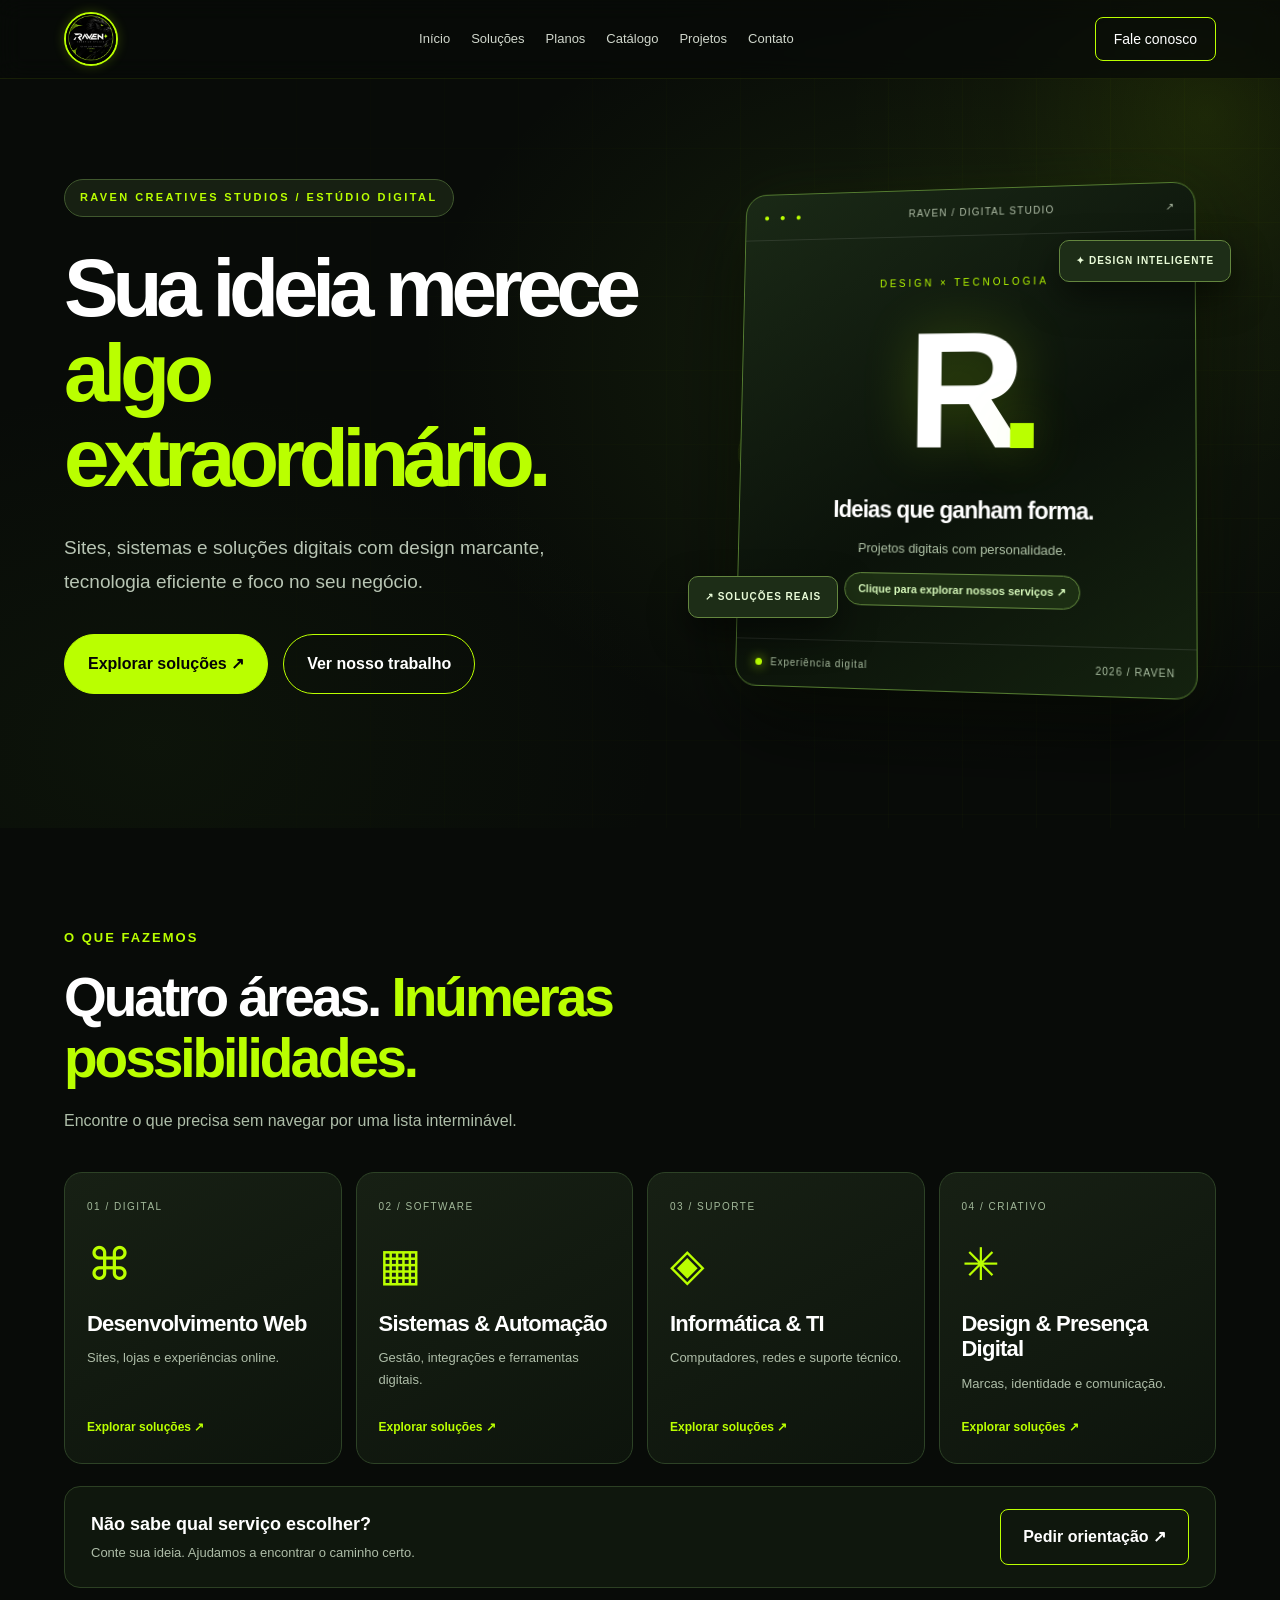
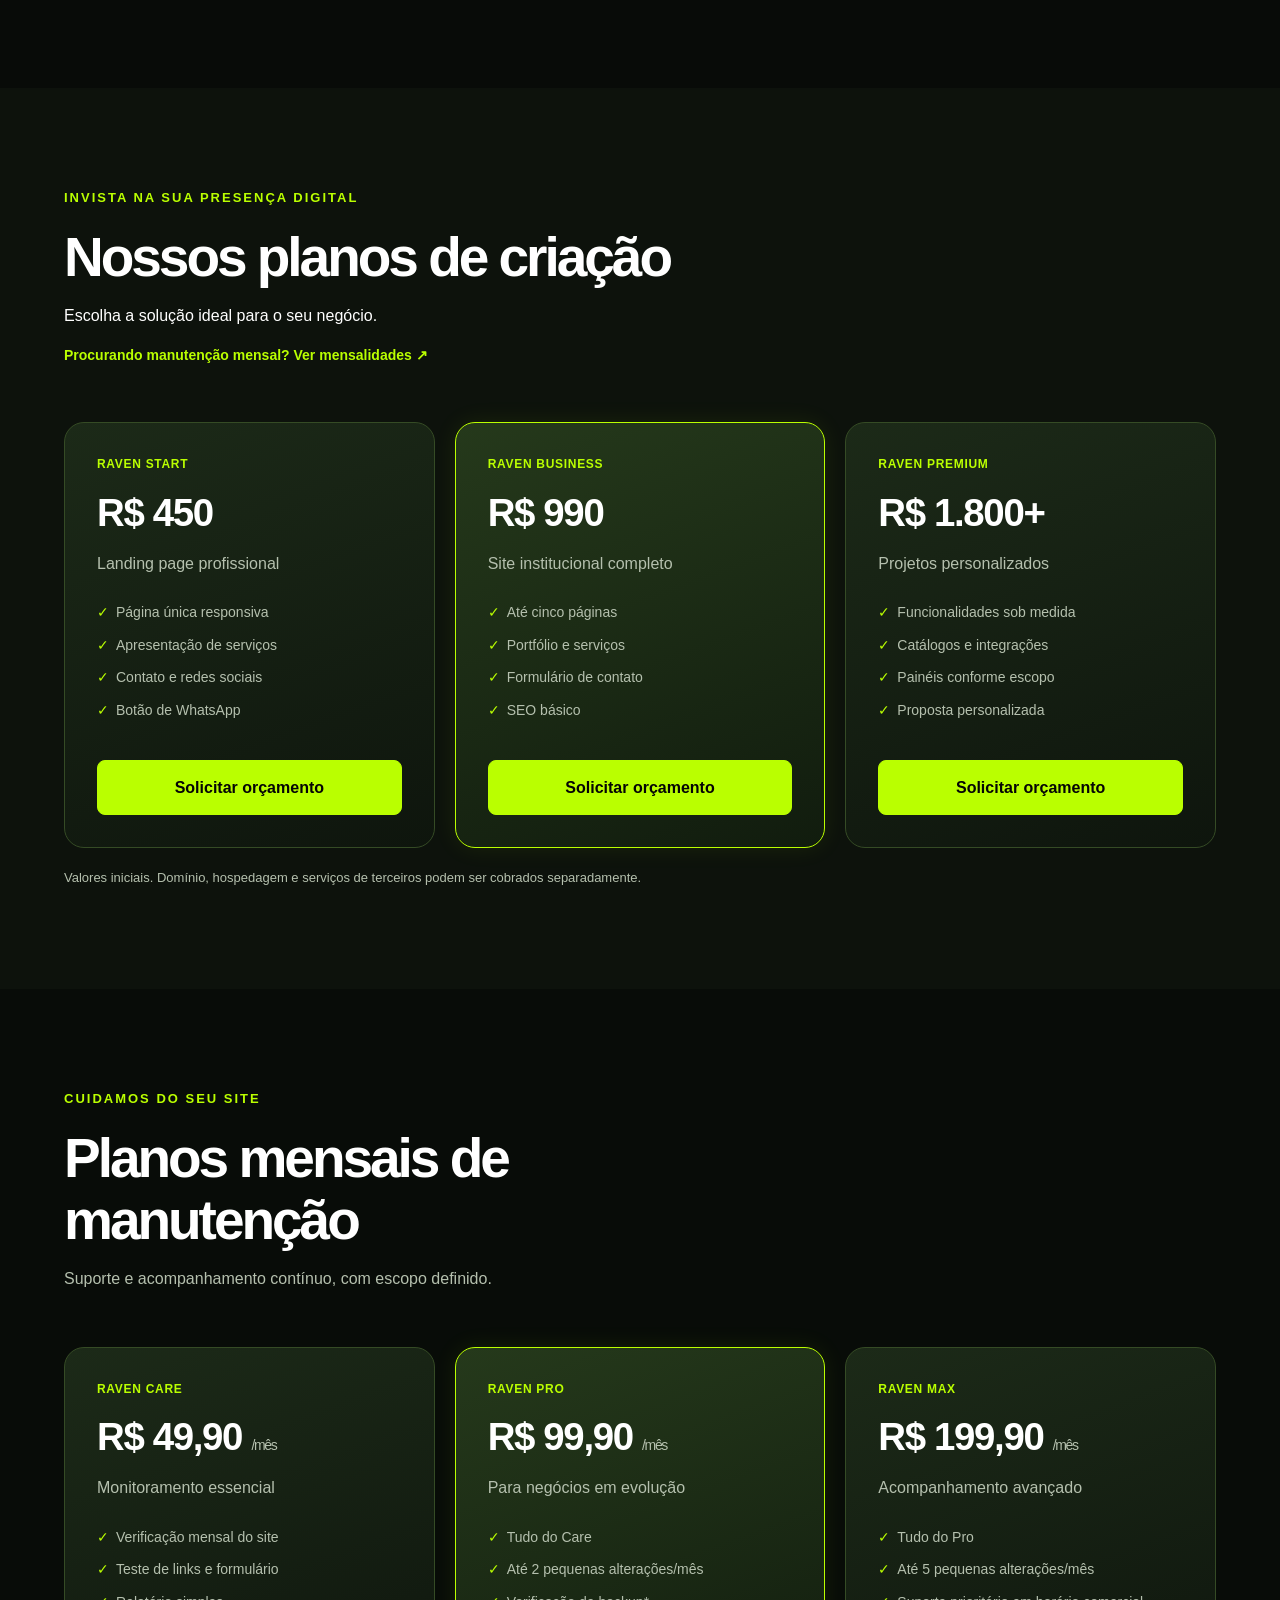
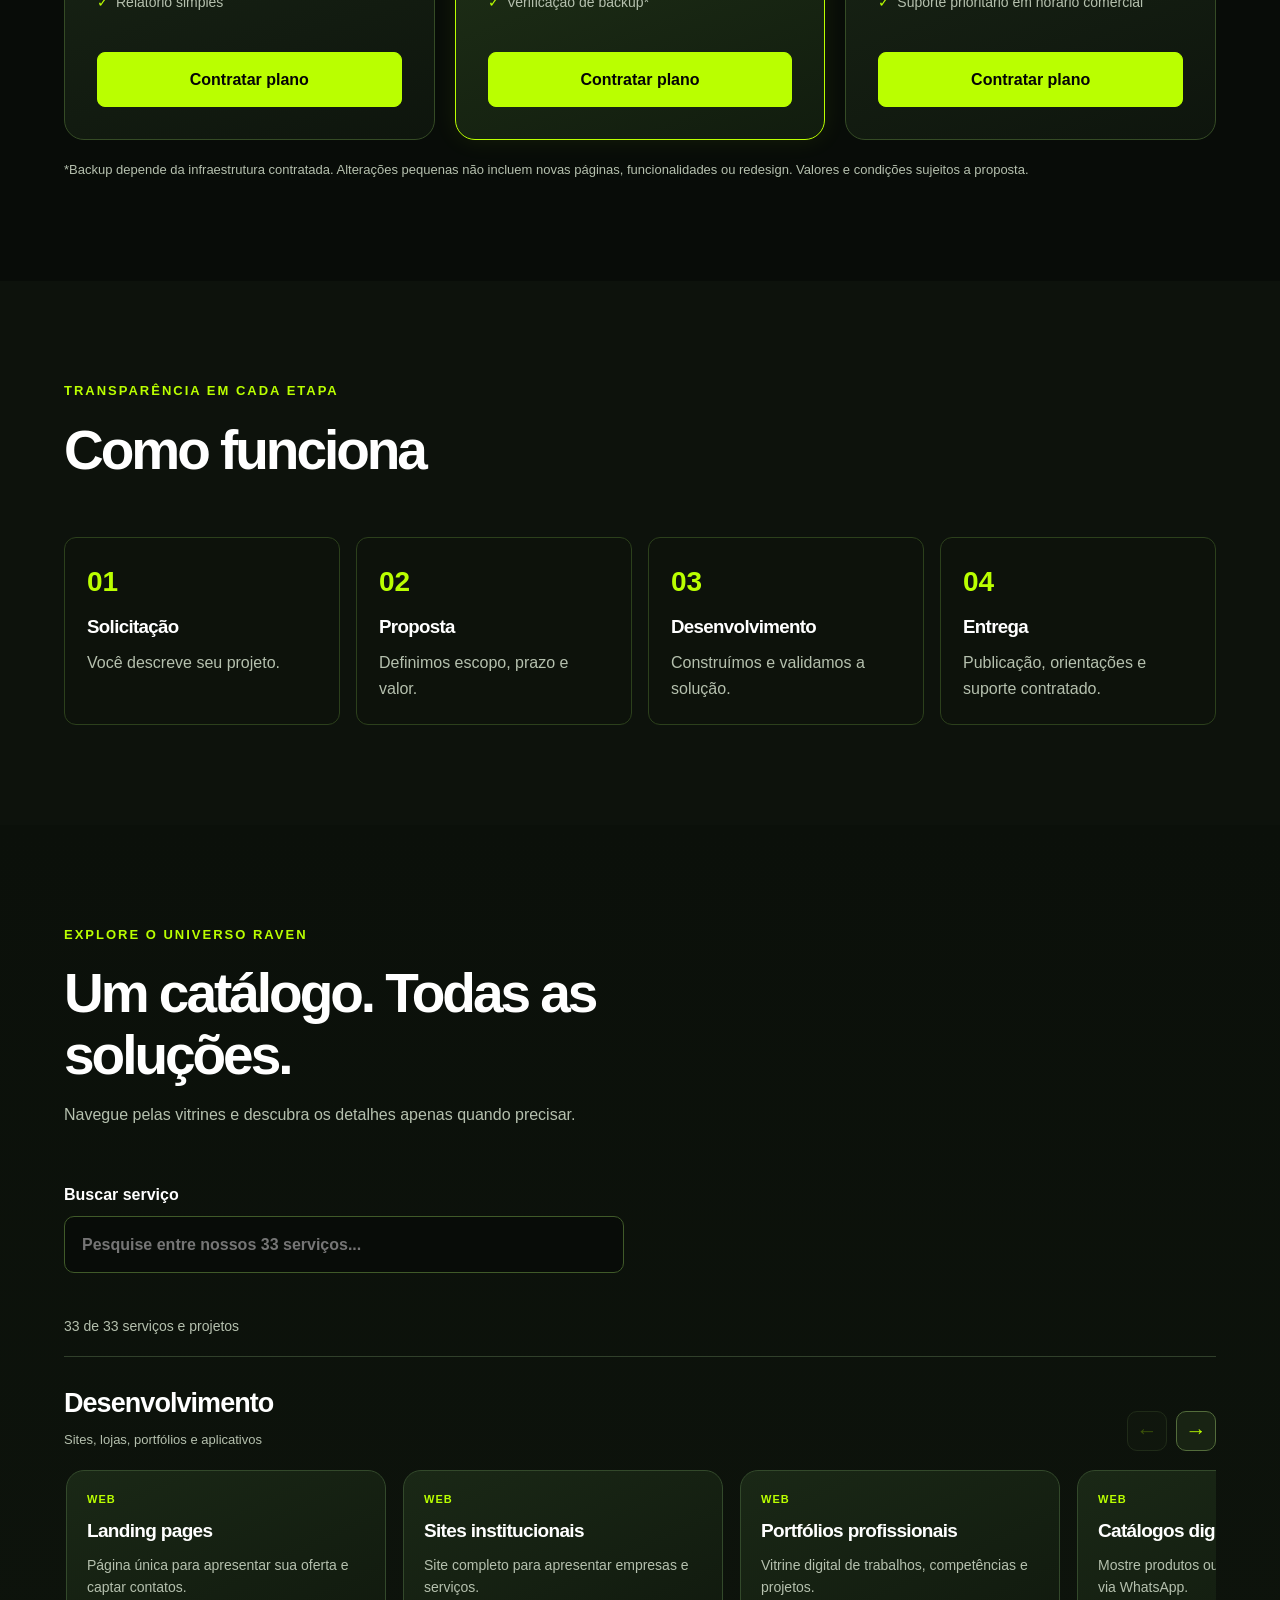
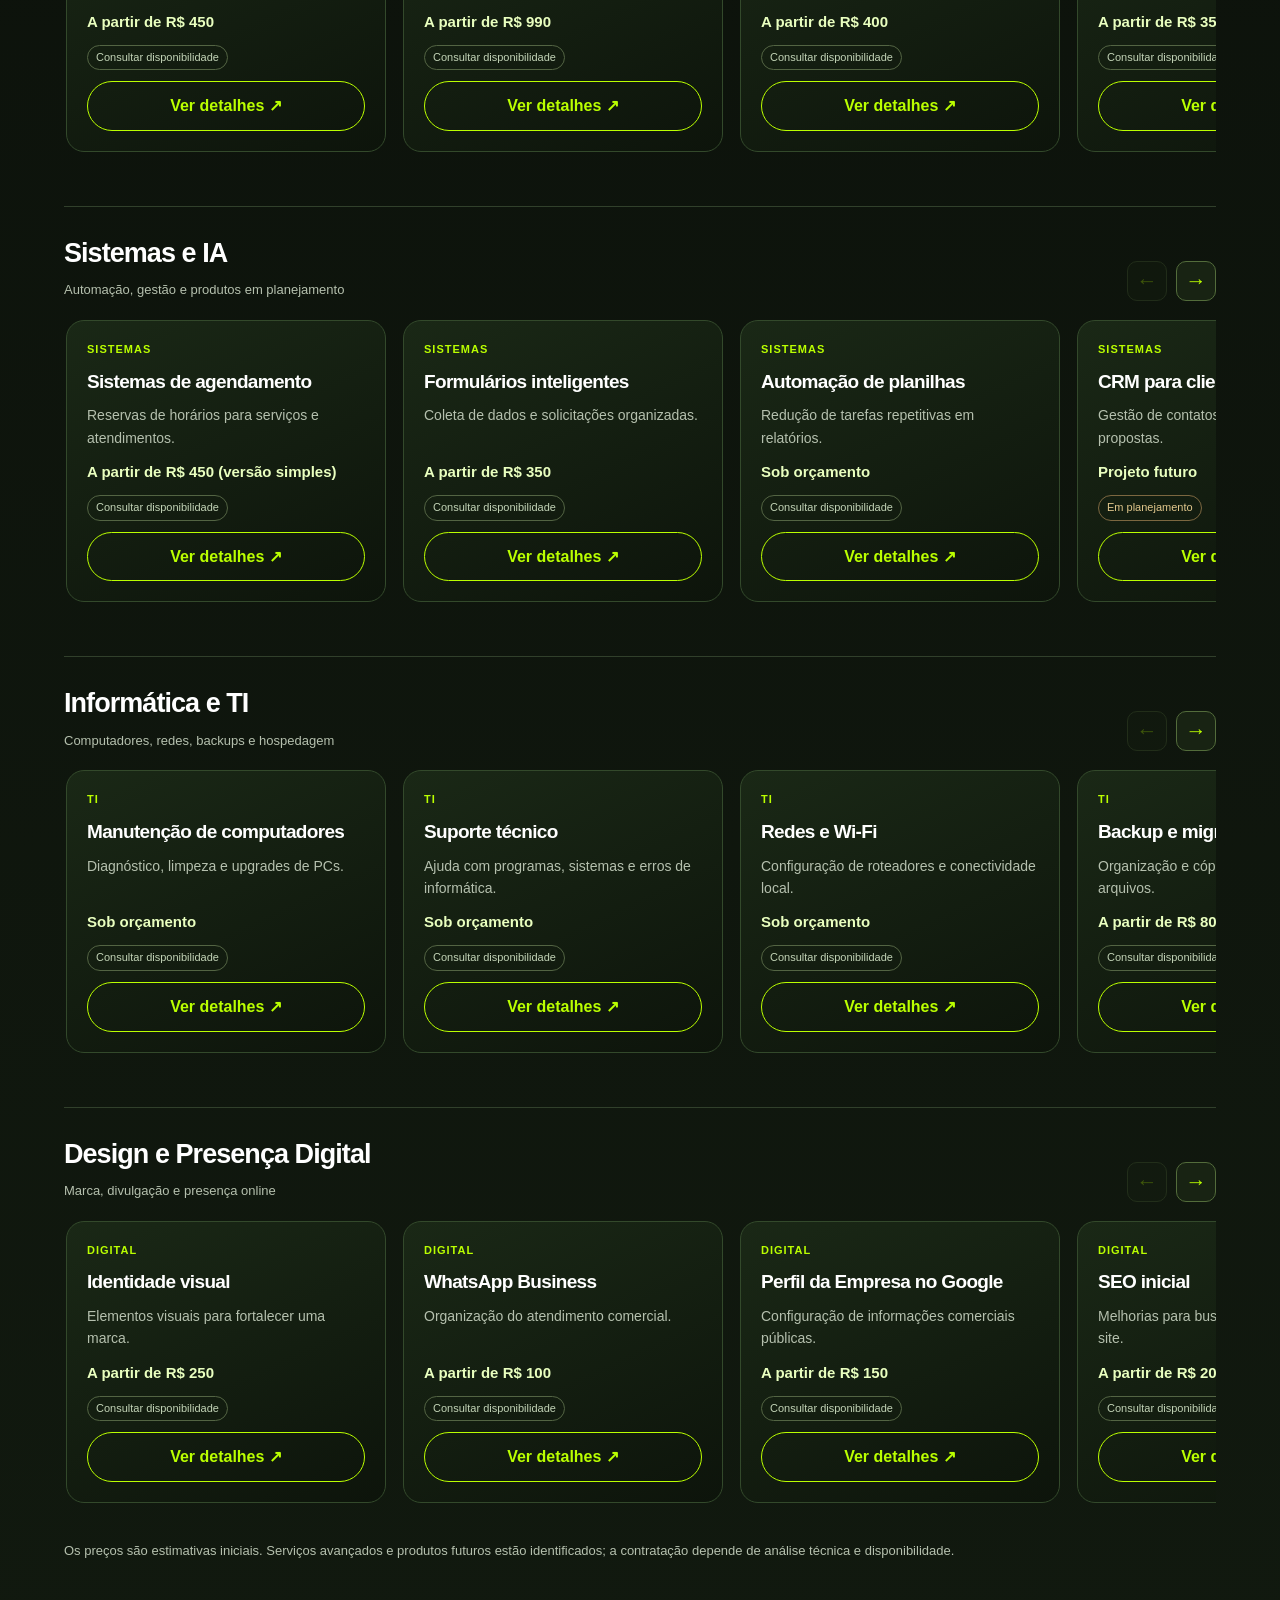
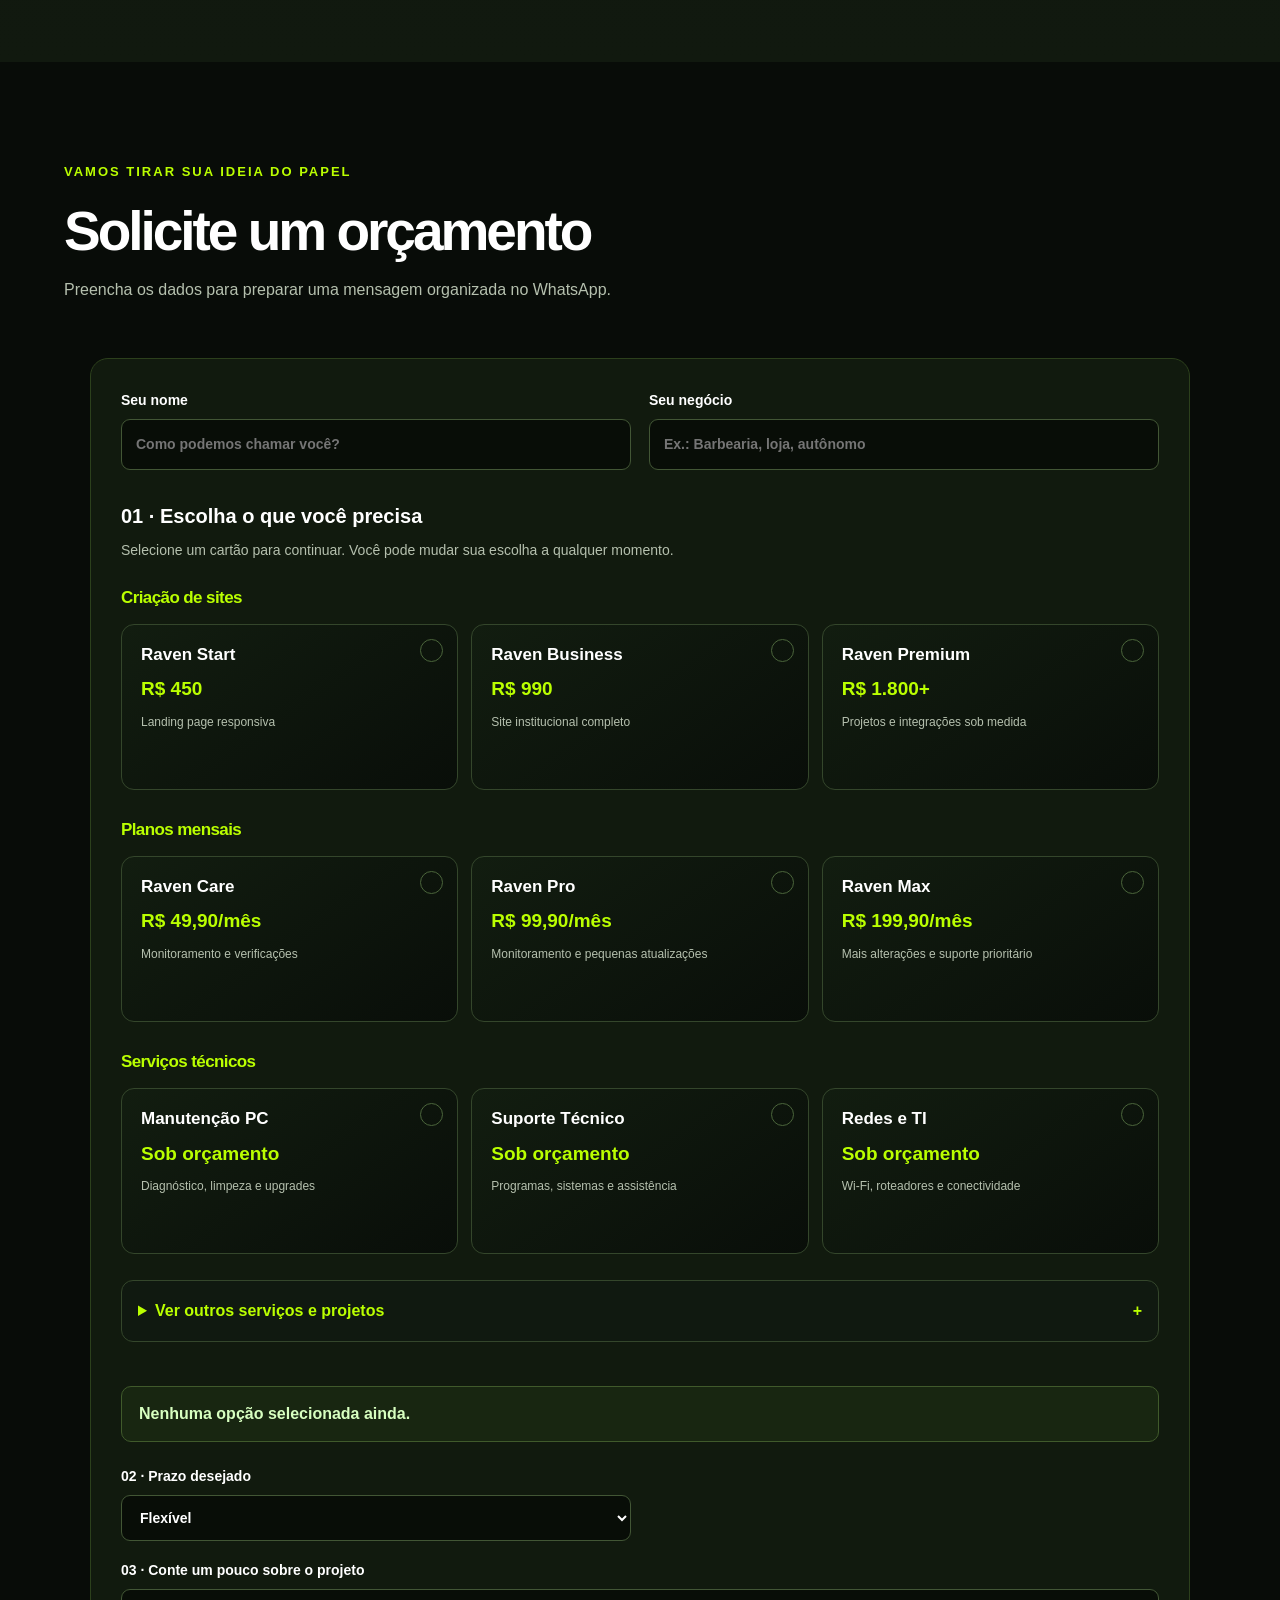
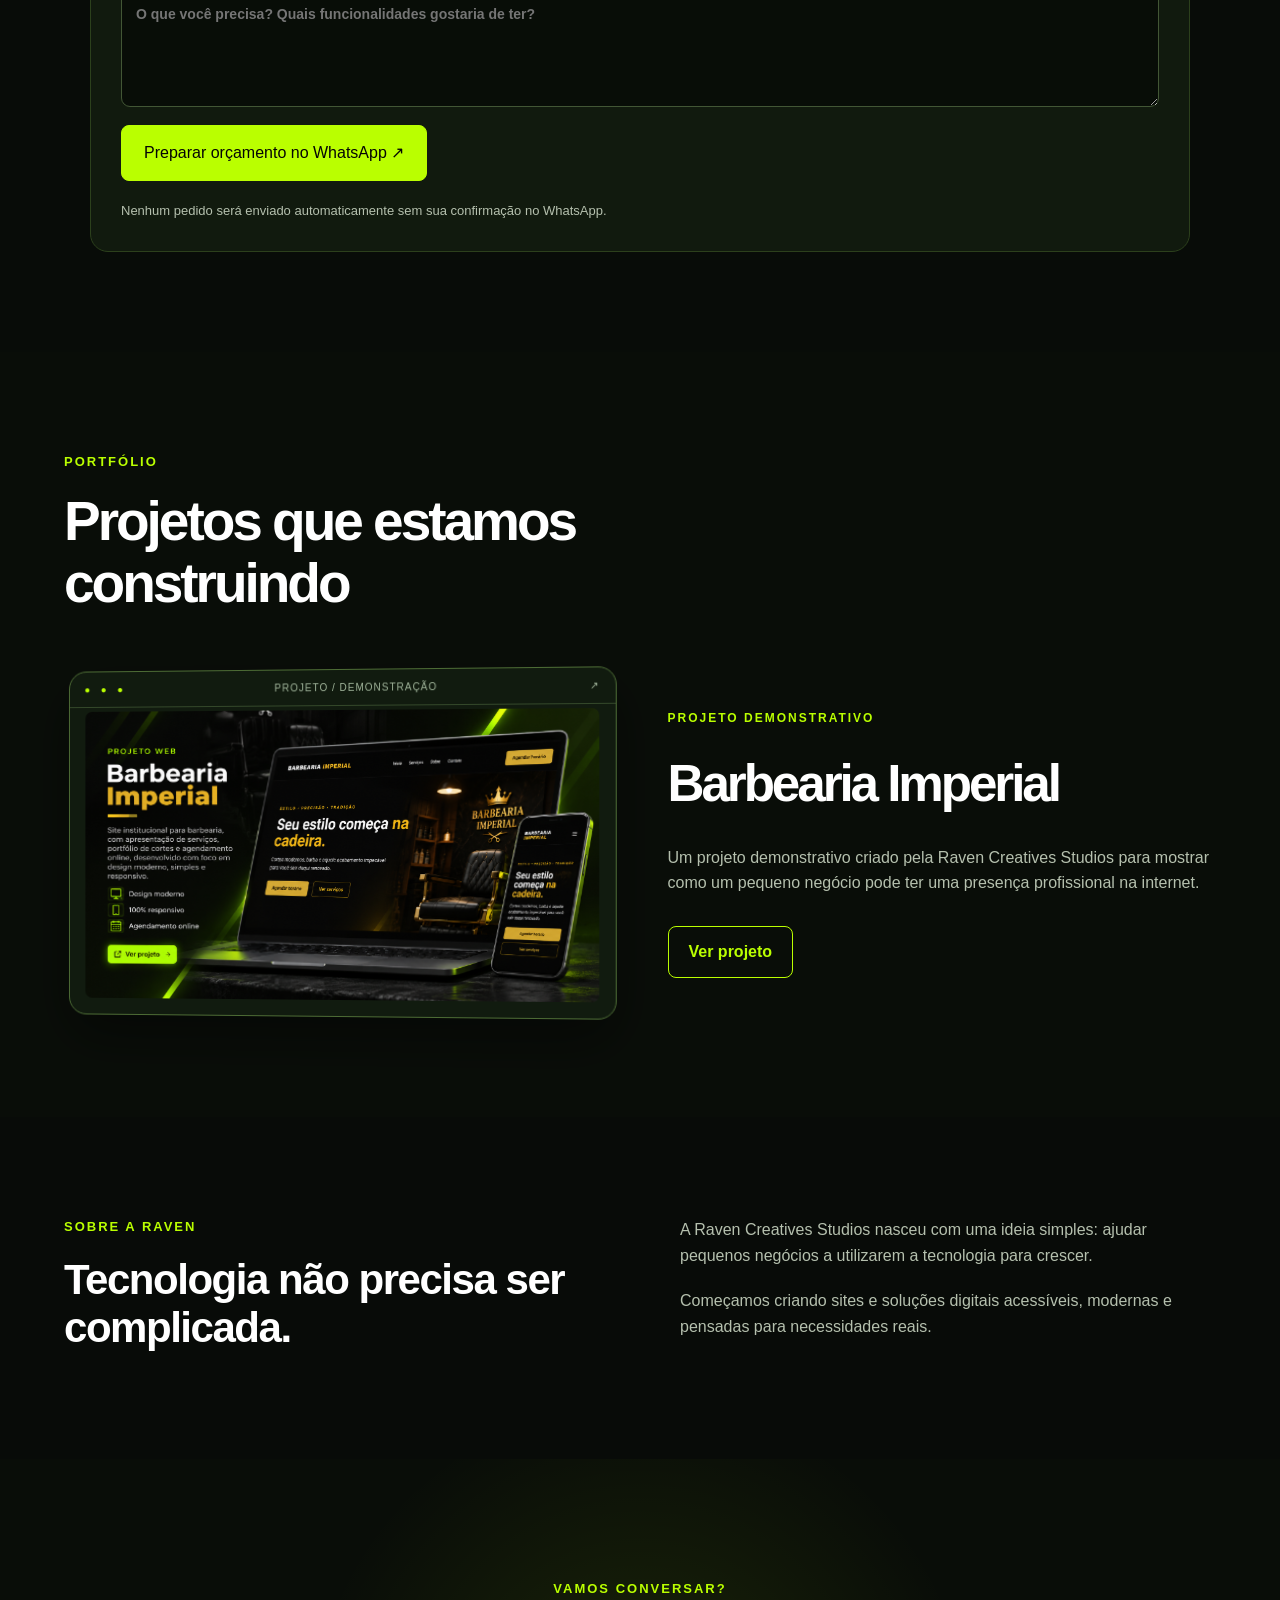
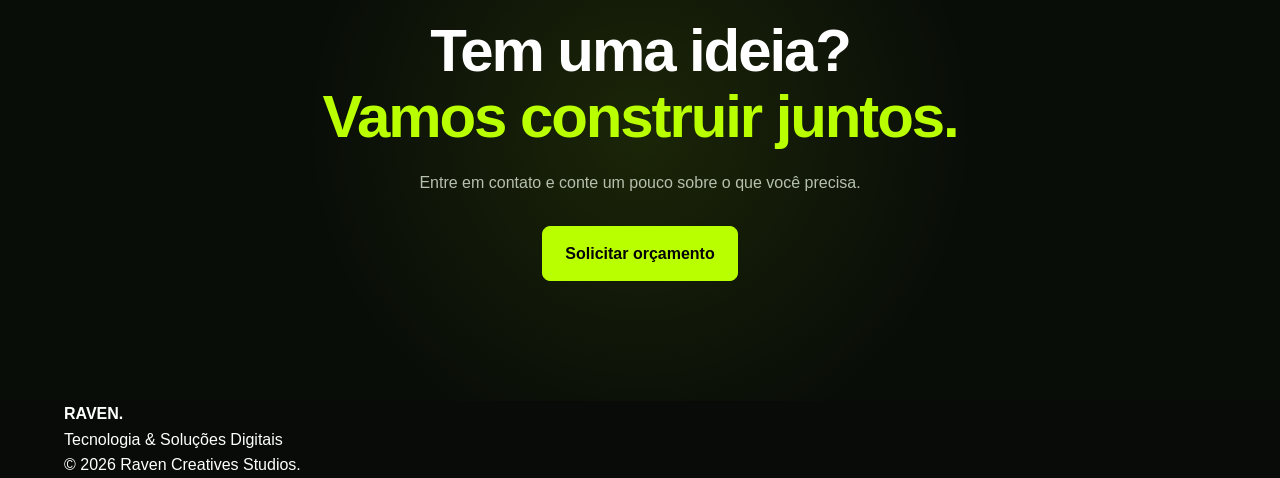
==== commit 647d322b: "Add files via upload" ====
--- a/index.html
+++ b/index.html
@@ -1,478 +1,248 @@
 <!DOCTYPE html>
+
 <html lang="pt-BR">
-
 <head>
-    <meta charset="UTF-8">
-    <meta name="viewport" content="width=device-width, initial-scale=1.0">
-
-    <title>Raven Creatives Studios</title>
-
-    <meta
-        name="description"
-        content="Raven Creatives Studios - Sites e soluções digitais para pequenos negócios."
-    >
-
-    <link rel="stylesheet" href="style.css">
-</head>
-
-<body>
-
-    <header class="header">
-
-        <div class="container nav">
-
-           <a href="#inicio" class="logo">
- <img src="ogo-raven.jpeg" alt="Logo Raven Creative Studio" class="logo-img">
+<meta charset="utf-8"/>
+<meta content="width=device-width, initial-scale=1.0" name="viewport"/>
+<title>Raven Creatives Studios</title>
+<meta content="Raven Creatives Studios - Sites e soluções digitais para pequenos negócios." name="description"/>
+<link href="style.css" rel="stylesheet"/>
+<meta content="#080b08" name="theme-color"/></head>
+<body class="r41-body">
+<header class="header">
+<div class="container nav">
+<a class="logo" href="#inicio">
+<img alt="Logo Raven Creative Studio" class="logo-img" src="ogo-raven.jpeg"/>
 </a>
-
-            <button class="menu-toggle"
-        id="menuToggle"
-        aria-label="Abrir menu"
-        aria-expanded="false"
-        aria-controls="menuMobile">
+<button aria-controls="menuMobile" aria-expanded="false" aria-label="Abrir menu" class="menu-toggle" id="menuToggle">
     ☰
 </button>
-
 <nav id="menuMobile">
-    <a href="#inicio">Início</a>
-    <a href="#servicos">Serviços</a>
-    <a href="#planos">Planos</a>
-    <a href="#mensalidades">Mensalidades</a>
-    <a href="#orcamento">Orçamento</a>
-    <a href="#projetos">Projetos</a>
-    <a href="#sobre">Sobre</a>
-    <a href="#contato">Contato</a>
+<a href="#inicio">Início</a><a href="#servicos">Soluções</a>
+
+<a href="#planos">Planos</a>
+
+<a href="#catalogo">Catálogo</a>
+
+<a href="#projetos">Projetos</a>
+
+<a href="#contato">Contato</a>
 </nav>
-
-            <a href="#contato" class="nav-button">
+<a class="nav-button" href="#contato">
                 Fale conosco
             </a>
-
-        </div>
-
-    </header>
-
-
-    <main>
-
-        <section id="inicio" class="hero">
-
-            <div class="container hero-content">
-
-                <div class="hero-text">
-
-                    <p class="tag">
-                        TECNOLOGIA & SOLUÇÕES DIGITAIS
-                    </p>
-
-                    <h1>
-                        Sua ideia.
-                        <span>Nosso próximo projeto.</span>
-                    </h1>
-
-                    <p class="hero-description">
-                        Criamos sites modernos e soluções digitais
-                        para pequenos negócios que querem crescer
-                        no mundo online.
-                    </p>
-
-                    <div class="hero-buttons">
-
-                        <a href="#servicos" class="button primary">
-                            Conheça nossos serviços
-                        </a>
-
-                        <a href="#projetos" class="button secondary">
-                            Ver projetos
-                        </a>
-
-                    </div>
-
-                </div>
-
-
-                
-<div class="hero-card raven-panel">
-
-  <div class="panel-header">
-    <span class="panel-brand">✦ RAVEN CREATIVE SYSTEM</span>
-    <span class="panel-status">● Online</span>
-  </div>
-
-  <div class="panel-services">
-
-    <button class="service-tile raven-tile-button" type="button" data-raven-service="sites" aria-haspopup="dialog" aria-label="Ver detalhes de Criação de Sites">
-      <span class="tile-icon">⌘</span>
-      <h3>Criação de Sites</h3>
-      <p>Web Design</p><span class="raven-tile-hint">Explorar solução ↗</span>
-    </button>
-
-    <button class="service-tile raven-tile-button" type="button" data-raven-service="pc" aria-haspopup="dialog" aria-label="Ver detalhes de Manutenção PC">
-      <span class="tile-icon">▣</span>
-      <h3>Manutenção PC</h3>
-      <p>Hardware</p><span class="raven-tile-hint">Explorar solução ↗</span>
-    </button>
-
-    <button class="service-tile raven-tile-button" type="button" data-raven-service="suporte" aria-haspopup="dialog" aria-label="Ver detalhes de Suporte Técnico">
-      <span class="tile-icon">◈</span>
-      <h3>Suporte Técnico</h3>
-      <p>Assistência</p><span class="raven-tile-hint">Explorar solução ↗</span>
-    </button>
-
-    <button class="service-tile raven-tile-button" type="button" data-raven-service="redes" aria-haspopup="dialog" aria-label="Ver detalhes de Redes e TI">
-      <span class="tile-icon">◎</span>
-      <h3>Redes e TI</h3>
-      <p>Conectividade</p><span class="raven-tile-hint">Explorar solução ↗</span>
-    </button>
-
-  </div>
-
-  <div class="panel-footer">
-    <span class="raven-live-dot" aria-hidden="true"></span> Escolha um serviço e descubra o que podemos criar para você.
-  </div>
-
-</div>
-
-
-                    
-            </div>
-
-        </section>
-
-
-        <!-- Janela interativa dos serviços do painel -->
-        <div class="raven-modal" id="ravenServiceModal" hidden>
-          <div class="raven-modal-backdrop" data-raven-close></div>
-          <section class="raven-modal-dialog" role="dialog" aria-modal="true" aria-labelledby="ravenModalTitle" aria-describedby="ravenModalDescription" tabindex="-1">
-            <button class="raven-modal-close" type="button" data-raven-close aria-label="Fechar detalhes">✕</button>
-            <span class="raven-modal-eyebrow">✦ RAVEN / EXPERIENCE LAB <span class="raven-status-live">● EXPLORAR</span></span>
-            <div class="raven-modal-topline"><span id="ravenModalIndex">01 / 04</span><span>INTERACTIVE EXPERIENCE</span></div>
-            <h2 id="ravenModalTitle"></h2>
-            <p id="ravenModalDescription"></p>
-            <div class="raven-modal-tabs" role="tablist" aria-label="Detalhes do serviço">
-              <button class="raven-tab is-active" id="ravenTabOverview" type="button" role="tab" aria-selected="true" aria-controls="ravenOverview">Visão geral</button>
-              <button class="raven-tab" id="ravenTabDemo" type="button" role="tab" aria-selected="false" aria-controls="ravenDemo">Experiência</button>
-              <button class="raven-tab" id="ravenTabFaq" type="button" role="tab" aria-selected="false" aria-controls="ravenFaq">Dúvidas</button>
-            </div>
-            <div class="raven-tab-panel" id="ravenOverview" role="tabpanel" aria-labelledby="ravenTabOverview"><ul id="ravenModalList"></ul></div>
-            <div class="raven-tab-panel" id="ravenDemo" role="tabpanel" aria-labelledby="ravenTabDemo" hidden>
-              <div class="raven-demo-frame" id="ravenDemoContent"></div>
-            </div>
-            <div class="raven-tab-panel" id="ravenFaq" role="tabpanel" aria-labelledby="ravenTabFaq" hidden><div id="ravenFaqContent"></div></div>
-            <div class="raven-modal-actions">
-              <a class="button primary raven-modal-cta" id="ravenModalCta" href="#orcamento">Solicitar orçamento ↗</a>
-              <button type="button" class="raven-modal-next" id="ravenModalNext">Próxima solução →</button>
-            </div>
-          </section>
-        </div>
-
-        <section id="servicos" class="section">
-
-            <div class="container">
-
-                <div class="section-title">
-
-                    <p class="tag">
-                        O QUE FAZEMOS
-                    </p>
-
-                    <h2>
-                        Soluções para o seu negócio
-                    </h2>
-
-                    <p>
-                        Tecnologia simples, moderna e pensada
-                        para resolver problemas reais.
-                    </p>
-
-                </div>
-
-
-                <div class="services">
-
-                    <article class="service-card">
-
-                        <div class="icon">
-                            01
-                        </div>
-
-                        <h3>
-                            Criação de Sites
-                        </h3>
-
-                        <p>
-                            Sites modernos, rápidos e adaptados
-                            para computadores e celulares.
-                        </p>
-
-                        <a href="#contato">
-                            Saiba mais →
-                        </a>
-
-                    </article>
-
-
-                    <article class="service-card">
-
-                        <div class="icon">
-                            02
-                        </div>
-
-                        <h3>
-    Suporte de TI e Informática
-</h3>
-
-<p>
-    Suporte para computadores, instalação e
-    configuração de programas e solução de
-    problemas de informática.
-</p>
-                        <a href="#contato">
-                            Saiba mais →
-                        </a>
-
-                    </article>
-
-
-                    <article class="service-card">
-
-                        <div class="icon">
-                            03
-                        </div>
-
-                        <h3>
-                            Presença Online
-                        </h3>
-
-                        <p>
-                            Ajudamos sua empresa a apresentar seus
-                            serviços de forma profissional na internet.
-                        </p>
-
-                        <a href="#contato">
-                            Saiba mais →
-                        </a>
-
-                    </article>
-
-                </div>
-
-            </div>
-
-        </section>
-
-
-
-<section id="planos" class="section raven-offers">
-  <div class="container">
-    <div class="section-title"><p class="tag">INVISTA NA SUA PRESENÇA DIGITAL</p><h2>Nossos planos de criação</h2><p>Escolha a solução ideal para o seu negócio.</p></div>
-    <div class="raven-pricing-grid">
-      <article class="raven-price-card"><span class="raven-pill">RAVEN START</span><h3>R$ 450</h3><p>Landing page profissional</p><ul><li>Página única responsiva</li><li>Apresentação de serviços</li><li>Contato e redes sociais</li><li>Botão de WhatsApp</li></ul><a class="button primary raven-select-plan" href="#orcamento" data-plan="Raven Start — R$ 450">Solicitar orçamento</a></article>
-      <article class="raven-price-card raven-featured"><span class="raven-pill">RAVEN BUSINESS</span><h3>R$ 990</h3><p>Site institucional completo</p><ul><li>Até cinco páginas</li><li>Portfólio e serviços</li><li>Formulário de contato</li><li>SEO básico</li></ul><a class="button primary raven-select-plan" href="#orcamento" data-plan="Raven Business — R$ 990">Solicitar orçamento</a></article>
-      <article class="raven-price-card"><span class="raven-pill">RAVEN PREMIUM</span><h3>R$ 1.800+</h3><p>Projetos personalizados</p><ul><li>Funcionalidades sob medida</li><li>Catálogos e integrações</li><li>Painéis conforme escopo</li><li>Proposta personalizada</li></ul><a class="button primary raven-select-plan" href="#orcamento" data-plan="Raven Premium — R$ 1.800+">Solicitar orçamento</a></article>
-    </div><p class="raven-fineprint">Valores iniciais. Domínio, hospedagem e serviços de terceiros podem ser cobrados separadamente.</p>
-  </div>
-</section>
-<section id="mensalidades" class="section raven-subscriptions">
-  <div class="container">
-    <div class="section-title"><p class="tag">CUIDAMOS DO SEU SITE</p><h2>Planos mensais de manutenção</h2><p>Suporte e acompanhamento contínuo, com escopo definido.</p></div>
-    <div class="raven-pricing-grid">
-      <article class="raven-price-card"><span class="raven-pill">RAVEN CARE</span><h3>R$ 49,90 <small>/mês</small></h3><p>Monitoramento essencial</p><ul><li>Verificação mensal do site</li><li>Teste de links e formulário</li><li>Relatório simples</li></ul><a class="button primary raven-select-plan" href="#orcamento" data-plan="Raven Care — R$ 49,90/mês">Contratar plano</a></article>
-      <article class="raven-price-card raven-featured"><span class="raven-pill">RAVEN PRO</span><h3>R$ 99,90 <small>/mês</small></h3><p>Para negócios em evolução</p><ul><li>Tudo do Care</li><li>Até 2 pequenas alterações/mês</li><li>Verificação de backup*</li></ul><a class="button primary raven-select-plan" href="#orcamento" data-plan="Raven Pro — R$ 99,90/mês">Contratar plano</a></article>
-      <article class="raven-price-card"><span class="raven-pill">RAVEN MAX</span><h3>R$ 199,90 <small>/mês</small></h3><p>Acompanhamento avançado</p><ul><li>Tudo do Pro</li><li>Até 5 pequenas alterações/mês</li><li>Suporte prioritário em horário comercial</li></ul><a class="button primary raven-select-plan" href="#orcamento" data-plan="Raven Max — R$ 199,90/mês">Contratar plano</a></article>
-    </div><p class="raven-fineprint">*Backup depende da infraestrutura contratada. Alterações pequenas não incluem novas páginas, funcionalidades ou redesign. Valores e condições sujeitos a proposta.</p>
-  </div>
-</section>
-<section id="processo" class="section raven-process">
- <div class="container"><div class="section-title"><p class="tag">TRANSPARÊNCIA EM CADA ETAPA</p><h2>Como funciona</h2></div>
- <div class="raven-steps"><div><strong>01</strong><h3>Solicitação</h3><p>Você descreve seu projeto.</p></div><div><strong>02</strong><h3>Proposta</h3><p>Definimos escopo, prazo e valor.</p></div><div><strong>03</strong><h3>Desenvolvimento</h3><p>Construímos e validamos a solução.</p></div><div><strong>04</strong><h3>Entrega</h3><p>Publicação, orientações e suporte contratado.</p></div></div>
- </div>
-</section>
-<section id="orcamento" class="section raven-quote-section">
- <div class="container"><div class="section-title"><p class="tag">VAMOS TIRAR SUA IDEIA DO PAPEL</p><h2>Solicite um orçamento</h2><p>Preencha os dados para preparar uma mensagem organizada no WhatsApp.</p></div>
- <form id="ravenQuoteForm" class="raven-quote-form">
-  <div class="raven-form-grid"><label>Seu nome <input id="ravenName" name="nome" required maxlength="100" autocomplete="name" placeholder="Como podemos chamar você?"></label><label>Seu negócio <input id="ravenBusiness" name="negocio" maxlength="120" placeholder="Ex.: Barbearia, loja, autônomo"></label></div>
-  <fieldset class="raven-choice-fieldset"><legend>01 · Escolha o que você precisa</legend><p class="raven-choice-intro">Selecione um cartão para continuar. Você pode mudar sua escolha a qualquer momento.</p>
-   <div class="raven-choice-category"><h3>Criação de sites</h3><div class="raven-choice-grid">
-    <label class="raven-choice-card"><input type="radio" name="servico" value="Raven Start — R$ 450" required><span class="raven-choice-content"><span class="raven-choice-check" aria-hidden="true">✓</span><strong>Raven Start</strong><b>R$ 450</b><small>Landing page responsiva</small></span></label>
-    <label class="raven-choice-card"><input type="radio" name="servico" value="Raven Business — R$ 990" required><span class="raven-choice-content"><span class="raven-choice-check" aria-hidden="true">✓</span><strong>Raven Business</strong><b>R$ 990</b><small>Site institucional completo</small></span></label>
-    <label class="raven-choice-card"><input type="radio" name="servico" value="Raven Premium — R$ 1.800+" required><span class="raven-choice-content"><span class="raven-choice-check" aria-hidden="true">✓</span><strong>Raven Premium</strong><b>R$ 1.800+</b><small>Projetos e integrações sob medida</small></span></label>
-   </div></div>
-   <div class="raven-choice-category"><h3>Planos mensais</h3><div class="raven-choice-grid">
-    <label class="raven-choice-card"><input type="radio" name="servico" value="Raven Care — R$ 49,90/mês" required><span class="raven-choice-content"><span class="raven-choice-check" aria-hidden="true">✓</span><strong>Raven Care</strong><b>R$ 49,90/mês</b><small>Monitoramento e verificações</small></span></label>
-    <label class="raven-choice-card"><input type="radio" name="servico" value="Raven Pro — R$ 99,90/mês" required><span class="raven-choice-content"><span class="raven-choice-check" aria-hidden="true">✓</span><strong>Raven Pro</strong><b>R$ 99,90/mês</b><small>Monitoramento e pequenas atualizações</small></span></label>
-    <label class="raven-choice-card"><input type="radio" name="servico" value="Raven Max — R$ 199,90/mês" required><span class="raven-choice-content"><span class="raven-choice-check" aria-hidden="true">✓</span><strong>Raven Max</strong><b>R$ 199,90/mês</b><small>Mais alterações e suporte prioritário</small></span></label>
-   </div></div>
-   <div class="raven-choice-category"><h3>Serviços técnicos</h3><div class="raven-choice-grid">
-    <label class="raven-choice-card"><input type="radio" name="servico" value="Manutenção PC" required><span class="raven-choice-content"><span class="raven-choice-check" aria-hidden="true">✓</span><strong>Manutenção PC</strong><b>Sob orçamento</b><small>Diagnóstico, limpeza e upgrades</small></span></label>
-    <label class="raven-choice-card"><input type="radio" name="servico" value="Suporte Técnico" required><span class="raven-choice-content"><span class="raven-choice-check" aria-hidden="true">✓</span><strong>Suporte Técnico</strong><b>Sob orçamento</b><small>Programas, sistemas e assistência</small></span></label>
-    <label class="raven-choice-card"><input type="radio" name="servico" value="Redes e TI" required><span class="raven-choice-content"><span class="raven-choice-check" aria-hidden="true">✓</span><strong>Redes e TI</strong><b>Sob orçamento</b><small>Wi-Fi, roteadores e conectividade</small></span></label>
-   </div></div>
-  </fieldset>
-  <div class="raven-selected-summary" id="ravenSelectedSummary" role="status" aria-live="polite">Nenhuma opção selecionada ainda.</div>
-  <div class="raven-form-grid"><label>02 · Prazo desejado <select id="ravenDeadline" name="prazo"><option>Flexível</option><option>Até 30 dias</option><option>Urgente — consultar disponibilidade</option></select></label></div>
-  <label>03 · Conte um pouco sobre o projeto <textarea id="ravenDetails" name="detalhes" rows="4" maxlength="1500" placeholder="O que você precisa? Quais funcionalidades gostaria de ter?"></textarea></label>
-  <button type="submit" class="button primary raven-submit">Preparar orçamento no WhatsApp ↗</button>
-  <p id="ravenQuoteStatus" class="raven-fineprint" role="status" aria-live="polite">Nenhum pedido será enviado automaticamente sem sua confirmação no WhatsApp.</p> </form></div>
-</section>
-
-        <section id="projetos" class="section projects-section">
-
-            <div class="container">
-
-                <div class="section-title">
-
-                    <p class="tag">
+</div>
+</header>
+<main>
+<section class="hero raven-final-hero r41-hero" id="inicio">
+<div class="container hero-content">
+<div class="hero-text">
+<p class="tag">RAVEN CREATIVES STUDIOS  /  ESTÚDIO DIGITAL</p>
+<h1>Sua ideia merece <span>algo extraordinário.</span></h1>
+<p class="hero-description">Sites, sistemas e soluções digitais com design marcante, tecnologia eficiente e foco no seu negócio.</p>
+<div class="hero-buttons"><a class="button primary" href="#catalogo">Explorar soluções <span aria-hidden="true">↗</span></a><a class="button secondary" href="#projetos">Ver nosso trabalho</a></div>
+</div>
+
+<div aria-label="Prévia visual da experiência Raven" class="r41-showcase">
+<div class="r41-orbit r41-orbit-one"></div><div class="r41-orbit r41-orbit-two"></div>
+<div class="r41-visual-card"><div class="r41-browser-top"><span class="r41-dots">● ● ●</span><span>RAVEN / DIGITAL STUDIO</span><span>↗</span></div>
+<div class="r41-visual-main" id="ravenShowcaseMain"><span class="r41-visual-kicker">DESIGN × TECNOLOGIA</span><button class="r41-mark r20-open" id="r20Open" type="button" aria-label="Explorar as quatro soluções Raven" aria-controls="r20Experience" aria-expanded="false">R<span>.</span></button><strong>Ideias que ganham forma.</strong><p>Projetos digitais com personalidade.</p><button class="r20-invite" type="button" id="r20Explore">Clique para explorar nossos serviços <span aria-hidden="true">↗</span></button></div>
+<div class="r20-experience" id="r20Experience" hidden aria-label="Painel interativo de soluções Raven">
+<div class="r20-experience-head"><span>EXPLORE A RAVEN</span><button type="button" id="r20Close" aria-label="Voltar à apresentação">✕</button></div>
+<div id="r20Choice" class="r20-choice"><p>Escolha uma solução para conhecer melhor.</p><div class="r20-tiles">
+<button type="button" data-r20-service="web"><span>⌘</span><strong>Criação de Sites</strong><small>Web &amp; Design</small></button>
+<button type="button" data-r20-service="pc"><span>▣</span><strong>Manutenção PC</strong><small>Hardware</small></button>
+<button type="button" data-r20-service="suporte"><span>◈</span><strong>Suporte Técnico</strong><small>Informática</small></button>
+<button type="button" data-r20-service="redes"><span>◎</span><strong>Redes e TI</strong><small>Conectividade</small></button>
+</div></div>
+<div class="r20-detail" id="r20Detail" hidden><button class="r20-back" type="button" id="r20Back">← Ver as quatro soluções</button><span class="r20-detail-label" id="r20DetailLabel"></span><h3 id="r20DetailTitle"></h3><p id="r20DetailDesc"></p><ul id="r20DetailList"></ul><div class="r20-detail-actions"><a href="#orcamento" class="button primary" id="r20Quote">Solicitar orçamento ↗</a><a href="#catalogo" class="r20-catalog-link" id="r20Catalog">Ver no catálogo ↗</a></div></div>
+</div>
+<div class="r41-visual-bottom"><span><i></i> Experiência digital</span><span>2026 / RAVEN</span></div></div>
+<div class="r41-float-label r41-float-a">✦ DESIGN INTELIGENTE</div><div class="r41-float-label r41-float-b">↗ SOLUÇÕES REAIS</div>
+</div></div>
+</section>
+<!-- Janela interativa dos serviços do painel -->
+
+<section class="section" id="servicos"><div class="container"><div class="r41-section-intro"><p class="tag">O QUE FAZEMOS</p><h2>Quatro áreas. <span>Inúmeras possibilidades.</span></h2><p>Encontre o que precisa sem navegar por uma lista interminável.</p></div><div class="r41-departments">
+<a class="r41-dept" data-r41-search="site" href="#catalogo"><span class="r41-dept-no">01 / DIGITAL</span><span class="r41-dept-icon">⌘</span><h3>Desenvolvimento Web</h3><p>Sites, lojas e experiências online.</p><span class="r41-dept-link">Explorar soluções ↗</span></a>
+<a class="r41-dept" data-r41-search="sistema" href="#catalogo"><span class="r41-dept-no">02 / SOFTWARE</span><span class="r41-dept-icon">▦</span><h3>Sistemas &amp; Automação</h3><p>Gestão, integrações e ferramentas digitais.</p><span class="r41-dept-link">Explorar soluções ↗</span></a>
+<a class="r41-dept" data-r41-search="computador" href="#catalogo"><span class="r41-dept-no">03 / SUPORTE</span><span class="r41-dept-icon">◈</span><h3>Informática &amp; TI</h3><p>Computadores, redes e suporte técnico.</p><span class="r41-dept-link">Explorar soluções ↗</span></a>
+<a class="r41-dept" data-r41-search="visual" href="#catalogo"><span class="r41-dept-no">04 / CRIATIVO</span><span class="r41-dept-icon">✳</span><h3>Design &amp; Presença Digital</h3><p>Marcas, identidade e comunicação.</p><span class="r41-dept-link">Explorar soluções ↗</span></a>
+</div><div class="r41-quick-help"><div><strong>Não sabe qual serviço escolher?</strong><p>Conte sua ideia. Ajudamos a encontrar o caminho certo.</p></div><a class="button secondary" href="#orcamento">Pedir orientação ↗</a></div></div></section>
+<section class="section raven-offers" id="planos">
+<div class="container">
+<div class="section-title"><p class="tag">INVISTA NA SUA PRESENÇA DIGITAL</p><h2>Nossos planos de criação</h2><p>Escolha a solução ideal para o seu negócio.</p><a class="r41-text-link" href="#mensalidades">Procurando manutenção mensal? Ver mensalidades ↗</a></div>
+<div class="raven-pricing-grid">
+<article class="raven-price-card"><span class="raven-pill">RAVEN START</span><h3>R$ 450</h3><p>Landing page profissional</p><ul><li>Página única responsiva</li><li>Apresentação de serviços</li><li>Contato e redes sociais</li><li>Botão de WhatsApp</li></ul><a class="button primary raven-select-plan" data-plan="Raven Start — R$ 450" href="#orcamento">Solicitar orçamento</a></article>
+<article class="raven-price-card raven-featured"><span class="raven-pill">RAVEN BUSINESS</span><h3>R$ 990</h3><p>Site institucional completo</p><ul><li>Até cinco páginas</li><li>Portfólio e serviços</li><li>Formulário de contato</li><li>SEO básico</li></ul><a class="button primary raven-select-plan" data-plan="Raven Business — R$ 990" href="#orcamento">Solicitar orçamento</a></article>
+<article class="raven-price-card"><span class="raven-pill">RAVEN PREMIUM</span><h3>R$ 1.800+</h3><p>Projetos personalizados</p><ul><li>Funcionalidades sob medida</li><li>Catálogos e integrações</li><li>Painéis conforme escopo</li><li>Proposta personalizada</li></ul><a class="button primary raven-select-plan" data-plan="Raven Premium — R$ 1.800+" href="#orcamento">Solicitar orçamento</a></article>
+</div><p class="raven-fineprint">Valores iniciais. Domínio, hospedagem e serviços de terceiros podem ser cobrados separadamente.</p>
+</div>
+</section>
+<section class="section raven-subscriptions" id="mensalidades">
+<div class="container">
+<div class="section-title"><p class="tag">CUIDAMOS DO SEU SITE</p><h2>Planos mensais de manutenção</h2><p>Suporte e acompanhamento contínuo, com escopo definido.</p></div>
+<div class="raven-pricing-grid">
+<article class="raven-price-card"><span class="raven-pill">RAVEN CARE</span><h3>R$ 49,90 <small>/mês</small></h3><p>Monitoramento essencial</p><ul><li>Verificação mensal do site</li><li>Teste de links e formulário</li><li>Relatório simples</li></ul><a class="button primary raven-select-plan" data-plan="Raven Care — R$ 49,90/mês" href="#orcamento">Contratar plano</a></article>
+<article class="raven-price-card raven-featured"><span class="raven-pill">RAVEN PRO</span><h3>R$ 99,90 <small>/mês</small></h3><p>Para negócios em evolução</p><ul><li>Tudo do Care</li><li>Até 2 pequenas alterações/mês</li><li>Verificação de backup*</li></ul><a class="button primary raven-select-plan" data-plan="Raven Pro — R$ 99,90/mês" href="#orcamento">Contratar plano</a></article>
+<article class="raven-price-card"><span class="raven-pill">RAVEN MAX</span><h3>R$ 199,90 <small>/mês</small></h3><p>Acompanhamento avançado</p><ul><li>Tudo do Pro</li><li>Até 5 pequenas alterações/mês</li><li>Suporte prioritário em horário comercial</li></ul><a class="button primary raven-select-plan" data-plan="Raven Max — R$ 199,90/mês" href="#orcamento">Contratar plano</a></article>
+</div><p class="raven-fineprint">*Backup depende da infraestrutura contratada. Alterações pequenas não incluem novas páginas, funcionalidades ou redesign. Valores e condições sujeitos a proposta.</p>
+</div>
+</section>
+<section class="section raven-process" id="processo">
+<div class="container"><div class="section-title"><p class="tag">TRANSPARÊNCIA EM CADA ETAPA</p><h2>Como funciona</h2></div>
+<div class="raven-steps"><div><strong>01</strong><h3>Solicitação</h3><p>Você descreve seu projeto.</p></div><div><strong>02</strong><h3>Proposta</h3><p>Definimos escopo, prazo e valor.</p></div><div><strong>03</strong><h3>Desenvolvimento</h3><p>Construímos e validamos a solução.</p></div><div><strong>04</strong><h3>Entrega</h3><p>Publicação, orientações e suporte contratado.</p></div></div>
+</div>
+</section>
+<section aria-labelledby="catalogTitle" class="section raven-catalog-section" id="catalogo">
+<div class="container">
+<div class="section-title"><p class="tag">EXPLORE O UNIVERSO RAVEN</p><h2 id="catalogTitle">Um catálogo. Todas as soluções.</h2><p>Navegue pelas vitrines e descubra os detalhes apenas quando precisar.</p></div>
+<div class="raven-catalog-toolbar">
+<label class="raven-search-label" for="ravenCatalogSearch">Buscar serviço
+        <input autocomplete="off" id="ravenCatalogSearch" placeholder="Pesquise entre nossos 33 serviços..." type="search"/>
+</label>
+<div aria-label="Filtrar categoria" class="raven-catalog-filters" id="ravenCatalogFilters" role="group"></div>
+</div>
+<p aria-live="polite" class="raven-catalog-count" id="ravenCatalogCount" role="status"></p>
+<div class="raven-catalog-grid" id="ravenCatalogGrid"></div>
+<p class="raven-catalog-note">Os preços são estimativas iniciais. Serviços avançados e produtos futuros estão identificados; a contratação depende de análise técnica e disponibilidade.</p>
+</div>
+</section>
+<div class="raven-catalog-modal" hidden="" id="ravenCatalogModal">
+<div class="raven-catalog-shade" data-catalog-close=""></div>
+<section aria-labelledby="ravenCatalogModalTitle" aria-modal="true" class="raven-catalog-dialog" role="dialog" tabindex="-1">
+<button aria-label="Fechar detalhes" class="raven-catalog-close" data-catalog-close="" type="button">✕</button>
+<p class="tag" id="ravenCatalogModalCategory"></p>
+<h2 id="ravenCatalogModalTitle"></h2>
+<p id="ravenCatalogModalDesc"></p>
+<h3>O que está incluído ou pode ser desenvolvido</h3>
+<ul id="ravenCatalogModalFeatures"></ul>
+<p class="raven-catalog-price" id="ravenCatalogModalPrice"></p>
+<p class="raven-catalog-caution" id="ravenCatalogModalCaution"></p>
+<a class="button primary" href="#orcamento" id="ravenCatalogModalQuote">Solicitar avaliação ↗</a>
+</section>
+</div>
+<section class="section raven-quote-section" id="orcamento">
+<div class="container"><div class="section-title"><p class="tag">VAMOS TIRAR SUA IDEIA DO PAPEL</p><h2>Solicite um orçamento</h2><p>Preencha os dados para preparar uma mensagem organizada no WhatsApp.</p></div>
+<form class="raven-quote-form" id="ravenQuoteForm">
+<div class="raven-form-grid"><label>Seu nome <input autocomplete="name" id="ravenName" maxlength="100" name="nome" placeholder="Como podemos chamar você?" required=""/></label><label>Seu negócio <input id="ravenBusiness" maxlength="120" name="negocio" placeholder="Ex.: Barbearia, loja, autônomo"/></label></div>
+<fieldset class="raven-choice-fieldset"><legend>01 · Escolha o que você precisa</legend><p class="raven-choice-intro">Selecione um cartão para continuar. Você pode mudar sua escolha a qualquer momento.</p>
+<div class="raven-choice-category"><h3>Criação de sites</h3><div class="raven-choice-grid">
+<label class="raven-choice-card"><input name="servico" required="" type="radio" value="Raven Start — R$ 450"/><span class="raven-choice-content"><span aria-hidden="true" class="raven-choice-check">✓</span><strong>Raven Start</strong><b>R$ 450</b><small>Landing page responsiva</small></span></label>
+<label class="raven-choice-card"><input name="servico" required="" type="radio" value="Raven Business — R$ 990"/><span class="raven-choice-content"><span aria-hidden="true" class="raven-choice-check">✓</span><strong>Raven Business</strong><b>R$ 990</b><small>Site institucional completo</small></span></label>
+<label class="raven-choice-card"><input name="servico" required="" type="radio" value="Raven Premium — R$ 1.800+"/><span class="raven-choice-content"><span aria-hidden="true" class="raven-choice-check">✓</span><strong>Raven Premium</strong><b>R$ 1.800+</b><small>Projetos e integrações sob medida</small></span></label>
+</div></div>
+<div class="raven-choice-category"><h3>Planos mensais</h3><div class="raven-choice-grid">
+<label class="raven-choice-card"><input name="servico" required="" type="radio" value="Raven Care — R$ 49,90/mês"/><span class="raven-choice-content"><span aria-hidden="true" class="raven-choice-check">✓</span><strong>Raven Care</strong><b>R$ 49,90/mês</b><small>Monitoramento e verificações</small></span></label>
+<label class="raven-choice-card"><input name="servico" required="" type="radio" value="Raven Pro — R$ 99,90/mês"/><span class="raven-choice-content"><span aria-hidden="true" class="raven-choice-check">✓</span><strong>Raven Pro</strong><b>R$ 99,90/mês</b><small>Monitoramento e pequenas atualizações</small></span></label>
+<label class="raven-choice-card"><input name="servico" required="" type="radio" value="Raven Max — R$ 199,90/mês"/><span class="raven-choice-content"><span aria-hidden="true" class="raven-choice-check">✓</span><strong>Raven Max</strong><b>R$ 199,90/mês</b><small>Mais alterações e suporte prioritário</small></span></label>
+</div></div>
+<div class="raven-choice-category"><h3>Serviços técnicos</h3><div class="raven-choice-grid">
+<label class="raven-choice-card"><input name="servico" required="" type="radio" value="Manutenção PC"/><span class="raven-choice-content"><span aria-hidden="true" class="raven-choice-check">✓</span><strong>Manutenção PC</strong><b>Sob orçamento</b><small>Diagnóstico, limpeza e upgrades</small></span></label>
+<label class="raven-choice-card"><input name="servico" required="" type="radio" value="Suporte Técnico"/><span class="raven-choice-content"><span aria-hidden="true" class="raven-choice-check">✓</span><strong>Suporte Técnico</strong><b>Sob orçamento</b><small>Programas, sistemas e assistência</small></span></label>
+<label class="raven-choice-card"><input name="servico" required="" type="radio" value="Redes e TI"/><span class="raven-choice-content"><span aria-hidden="true" class="raven-choice-check">✓</span><strong>Redes e TI</strong><b>Sob orçamento</b><small>Wi-Fi, roteadores e conectividade</small></span></label>
+</div></div>
+<details class="raven-quote-more"><summary>Ver outros serviços e projetos <span>+</span></summary><div class="raven-choice-grid" id="ravenExtraChoices"></div></details>
+</fieldset>
+<div aria-live="polite" class="raven-selected-summary" id="ravenSelectedSummary" role="status">Nenhuma opção selecionada ainda.</div>
+<div class="raven-form-grid"><label>02 · Prazo desejado <select id="ravenDeadline" name="prazo"><option>Flexível</option><option>Até 30 dias</option><option>Urgente — consultar disponibilidade</option></select></label></div>
+<label>03 · Conte um pouco sobre o projeto <textarea id="ravenDetails" maxlength="1500" name="detalhes" placeholder="O que você precisa? Quais funcionalidades gostaria de ter?" rows="4"></textarea></label>
+<button class="button primary raven-submit" type="submit">Preparar orçamento no WhatsApp ↗</button>
+<p aria-live="polite" class="raven-fineprint" id="ravenQuoteStatus" role="status">Nenhum pedido será enviado automaticamente sem sua confirmação no WhatsApp.</p> </form></div>
+</section>
+<section class="section projects-section" id="projetos">
+<div class="container">
+<div class="section-title">
+<p class="tag">
                         PORTFÓLIO
                     </p>
-
-                    <h2>
+<h2>
                         Projetos que estamos construindo
                     </h2>
-
-                </div>
-
-
-                <div class="project">
-
-                 
-<div class="project-image">
-    <img
-        src="barbearia-imperial.png"
-        alt="Apresentação do projeto Barbearia Imperial"
-        class="project-preview"
-        loading="lazy"
-    >
-</div>
-
-
-                    <div class="project-info">
-
-                        <p class="project-category">
+</div>
+<div class="project">
+<div class="project-image"><div class="r41-project-chrome"><span>● ● ●</span><span>PROJETO / DEMONSTRAÇÃO</span><span>↗</span></div>
+<img alt="Apresentação do projeto Barbearia Imperial" class="project-preview" loading="lazy" src="barbearia-imperial.png"/>
+</div>
+<div class="project-info">
+<p class="project-category">
                             PROJETO DEMONSTRATIVO
                         </p>
-
-                        <h3>
+<h3>
                             Barbearia Imperial
                         </h3>
-
-                        <p>
+<p>
                             Um projeto demonstrativo criado pela
                             Raven Creatives Studios
                           para mostrar como
                             um pequeno negócio pode ter uma presença
                             profissional na internet.
                         </p>
-
-                        
-<a href="https://ecadu285-afk.github.io/Barbearia-Imperial/"
-   target="_blank"
-   rel="noopener noreferrer"
-   class="btn btn-outline">
+<a class="btn btn-outline" href="https://ecadu285-afk.github.io/Barbearia-Imperial/" rel="noopener noreferrer" target="_blank">
   Ver projeto
 </a>
-
-
-                    </div>
-
-                </div>
-
-            </div>
-
-        </section>
-
-
-        <section id="sobre" class="section">
-
-            <div class="container about">
-
-                <div>
-
-                    <p class="tag">
+</div>
+</div>
+</div>
+</section>
+<section class="section" id="sobre">
+<div class="container about">
+<div>
+<p class="tag">
                         SOBRE A RAVEN
                     </p>
-
-                    <h2>
+<h2>
                         Tecnologia não precisa ser complicada.
                     </h2>
-
-                </div>
-
-
-                <div>
-
-                    <p>
+</div>
+<div>
+<p>
                         A Raven Creatives Studios nasceu com uma ideia simples:
                         ajudar pequenos negócios a utilizarem a tecnologia
                         para crescer.
                     </p>
-
-                    <p>
+<p>
                         Começamos criando sites e soluções digitais
                         acessíveis, modernas e pensadas para necessidades
                         reais.
                     </p>
-
-                </div>
-
-            </div>
-
-        </section>
-
-
-        <section id="contato" class="contact">
-
-            <div class="container contact-content">
-
-                <p class="tag">
+</div>
+</div>
+</section>
+<section class="contact" id="contato">
+<div class="container contact-content">
+<p class="tag">
                     VAMOS CONVERSAR?
                 </p>
-
-                <h2>
+<h2>
                     Tem uma ideia?
                     <span>Vamos construir juntos.</span>
-                </h2>
-
-                <p>
+</h2>
+<p>
                     Entre em contato e conte um pouco
                     sobre o que você precisa.
                 </p>
-
-                <a href="#" class="button primary" id="whatsappButton">
+<a class="button primary" href="#" id="whatsappButton">
                     Falar pelo WhatsApp
                 </a>
-
-            </div>
-
-        </section>
-
-    </main>
-
-
-    <footer>
-
-        <div class="container footer-content">
-
-            <div>
-
-                <strong>
+</div>
+</section>
+</main>
+<footer>
+<div class="container footer-content">
+<div>
+<strong>
                  RAVEN<span>.</span>
-                </strong>
-
-                <p>
-                    Tecnologia & Soluções Digitais
+</strong>
+<p>
+                    Tecnologia &amp; Soluções Digitais
                 </p>
-
-            </div>
-
-            <p>
+</div>
+<p>
                 © 2026 Raven Creatives Studios.
             </p>
-
-        </div>
-
-    </footer>
-
+</div>
+</footer>
 <script>
 const menuToggle = document.getElementById("menuToggle");
 const menuMobile = document.getElementById("menuMobile");
@@ -497,8 +267,6 @@
     });
 });
 </script>
-    <script src="script.js"></script>
-
+<script src="script.js"></script>
 </body>
-
 </html>
--- a/style.css
+++ b/style.css
@@ -812,3 +812,167 @@
 @media(max-width:800px){.raven-choice-grid{grid-template-columns:repeat(2,minmax(0,1fr));}}
 @media(max-width:520px){.raven-choice-grid{grid-template-columns:1fr;}.raven-choice-content{min-height:unset;padding:16px;}}
 @media(prefers-reduced-motion:reduce){.raven-choice-content,.raven-choice-check{transition:none!important;}.raven-choice-card:hover .raven-choice-content{transform:none;}}
+
+
+/* RAVEN 3.2 — catálogo explorável */
+.raven-catalog-section{background:linear-gradient(150deg,#080d08,#111a0b 55%,#080b07)}
+.raven-catalog-toolbar{display:grid;gap:22px;margin-bottom:20px}
+.raven-search-label{display:grid;gap:8px;font-weight:700;max-width:560px}
+.raven-search-label input{width:100%;padding:15px 17px;background:#080c08;color:#fff;border:1px solid #405a29;border-radius:10px;font:inherit;outline-offset:3px}
+.raven-search-label input:focus{border-color:var(--green)}
+.raven-catalog-filters{display:flex;flex-wrap:wrap;gap:9px}
+.raven-filter{border:1px solid #354a27;background:#101910;color:#d9e4d3;border-radius:999px;padding:10px 15px;font:inherit;cursor:pointer;transition:background .25s,border-color .25s,transform .25s}
+.raven-filter:hover,.raven-filter:focus-visible{border-color:var(--green);transform:translateY(-2px)}
+.raven-filter[aria-pressed="true"]{background:var(--green);color:#061000;border-color:var(--green);font-weight:700}
+.raven-catalog-count{color:var(--muted);font-size:14px;margin:12px 0 18px}
+.raven-catalog-grid{display:grid;grid-template-columns:repeat(3,minmax(0,1fr));gap:18px}
+.raven-catalog-card{background:linear-gradient(150deg,#151e12,#0a1009);border:1px solid #314628;border-radius:16px;padding:24px;display:flex;flex-direction:column;gap:11px;min-width:0;transition:transform .3s,border-color .3s,box-shadow .3s}
+.raven-catalog-card:hover{transform:translateY(-5px);border-color:var(--green);box-shadow:0 14px 40px #0008,0 0 24px #baff0014}
+.raven-catalog-card h3{font-size:21px;line-height:1.25}
+.raven-catalog-card p{color:var(--muted);font-size:14px;flex:1}
+.raven-catalog-card .raven-catalog-category{color:var(--green);font-size:11px;letter-spacing:1px;text-transform:uppercase;font-weight:700}
+.raven-catalog-card strong{color:#e9ffbf;font-size:15px}
+.raven-catalog-card button{border:1px solid var(--green);background:transparent;color:var(--green);padding:11px;border-radius:9px;font:inherit;font-weight:700;cursor:pointer;transition:background .25s,color .25s}
+.raven-catalog-card button:hover{background:var(--green);color:#071000}
+.raven-catalog-status{font-size:11px;border:1px solid #536443;border-radius:99px;padding:3px 8px;width:max-content;color:#c3d4b7}
+.raven-catalog-status.future{border-color:#7c6740;color:#e2c88d}
+.raven-catalog-note{margin-top:22px;color:var(--muted);font-size:13px}
+.raven-catalog-modal[hidden]{display:none}
+.raven-catalog-modal{position:fixed;inset:0;z-index:4000;display:grid;place-items:center;padding:20px}
+.raven-catalog-shade{position:absolute;inset:0;background:#000c;backdrop-filter:blur(8px)}
+.raven-catalog-dialog{position:relative;width:min(650px,100%);max-height:min(88vh,850px);overflow-y:auto;background:linear-gradient(145deg,#172415,#090e08);border:1px solid var(--green);box-shadow:0 20px 70px #000c;border-radius:19px;padding:clamp(22px,4vw,40px);animation:ravenCatalogEnter .3s ease-out}
+.raven-catalog-dialog h2{font-size:clamp(26px,4vw,38px);margin-bottom:14px}
+.raven-catalog-dialog h3{font-size:17px;margin:23px 0 12px}
+.raven-catalog-dialog p{color:#c6d2bf}
+.raven-catalog-dialog ul{padding-left:22px;color:#e0eadb;display:grid;gap:9px;margin-bottom:22px}
+.raven-catalog-dialog li::marker{color:var(--green)}
+.raven-catalog-dialog .raven-catalog-price{font-size:19px;font-weight:800;color:var(--green);margin-bottom:10px}
+.raven-catalog-dialog .raven-catalog-caution{font-size:13px;margin-bottom:23px}
+.raven-catalog-close{position:absolute;right:16px;top:12px;background:transparent;border:1px solid #536a42;color:#fff;border-radius:8px;padding:6px 11px;cursor:pointer;font-size:20px}
+.raven-catalog-modal-open{overflow:hidden}
+@keyframes ravenCatalogEnter{from{opacity:0;transform:translateY(18px) scale(.97)}to{opacity:1;transform:translateY(0) scale(1)}}
+@media(max-width:850px){.raven-catalog-grid{grid-template-columns:repeat(2,minmax(0,1fr))}}
+@media(max-width:600px){.raven-catalog-grid{grid-template-columns:1fr}.raven-catalog-card{padding:20px}.raven-filter{font-size:13px;padding:9px 12px}}
+@media(prefers-reduced-motion:reduce){.raven-catalog-dialog{animation:none}.raven-catalog-card,.raven-filter{transition:none}}
+
+/* RAVEN 3.3 — vitrines horizontais responsivas */
+.raven-catalog-grid{display:flex;flex-direction:column;gap:38px;min-width:0}
+.raven-shelf{min-width:0}
+.raven-shelf-heading{display:flex;justify-content:space-between;align-items:end;gap:16px;margin-bottom:16px}
+.raven-shelf-name h3{color:#fff;font-size:clamp(19px,2.5vw,27px);margin:0 0 5px}
+.raven-shelf-name p{font-size:13px;color:var(--muted);margin:0}
+.raven-shelf-controls{display:flex;gap:9px;flex-shrink:0}
+.raven-shelf-arrow{width:40px;height:40px;border-radius:10px;background:#182313;border:1px solid #536c3b;color:var(--green);font-size:21px;cursor:pointer}
+.raven-shelf-arrow:hover:not(:disabled){background:var(--green);color:#081006}
+.raven-shelf-arrow:disabled{opacity:.28;cursor:default}
+.raven-shelf-track{display:grid;grid-auto-flow:column;grid-auto-columns:clamp(240px,28vw,310px);gap:16px;overflow-x:auto;scroll-snap-type:x mandatory;overscroll-behavior-inline:contain;padding:3px 2px 16px;scrollbar-width:thin;scrollbar-color:#5c7a36 #101910}
+.raven-shelf-track .raven-catalog-card{scroll-snap-align:start;min-height:280px;padding:20px}
+.raven-shelf-track .raven-catalog-card h3{font-size:19px}
+.raven-quote-more{border:1px solid #34462b;border-radius:12px;background:#101910;margin:20px 0;padding:0 16px}
+.raven-quote-more summary{padding:17px 0;cursor:pointer;font-weight:700;color:var(--green)}
+.raven-quote-more summary span{float:right}
+.raven-quote-more .raven-choice-grid{padding:5px 0 20px}
+@media(max-width:650px){.raven-shelf-track{grid-auto-columns:minmax(225px,78%);gap:12px}.raven-shelf-heading{align-items:center}.raven-shelf-arrow{width:35px;height:35px}.raven-shelf-track .raven-catalog-card{padding:17px;min-height:265px}}
+@media(prefers-reduced-motion:reduce){.raven-shelf-track{scroll-behavior:auto}}
+
+
+/* RAVEN 4.0 FINAL — efeitos discretos e acessíveis */
+:root{scroll-behavior:smooth}
+.raven-final-hero{position:relative;isolation:isolate;overflow:hidden}
+.raven-final-hero::before{content:"";position:absolute;z-index:-1;pointer-events:none;width:min(70vw,760px);aspect-ratio:1;right:-24%;top:-32%;border-radius:50%;background:radial-gradient(circle,rgba(186,255,0,.10),rgba(186,255,0,.025) 38%,transparent 68%);animation:ravenAmbient 12s ease-in-out infinite alternate}
+.raven-final-hero .hero-text h1{animation:ravenRise .7s both}
+.raven-final-hero .hero-description{animation:ravenRise .75s .12s both}
+.raven-final-hero .hero-buttons{animation:ravenRise .75s .2s both}
+.raven-depth{--raven-x:0deg;--raven-y:0deg;transform:perspective(1100px) rotateX(var(--raven-x)) rotateY(var(--raven-y));transition:transform .32s ease,box-shadow .32s ease;will-change:auto}
+.raven-catalog-card,.raven-price-card,.service-card,.project{transition:transform .26s ease,box-shadow .26s ease,border-color .26s ease}
+@media(hover:hover) and (pointer:fine){.raven-catalog-card:hover,.raven-price-card:hover,.service-card:hover,.project:hover{transform:translateY(-4px);box-shadow:0 14px 34px rgba(0,0,0,.22)}.raven-depth:hover{box-shadow:0 22px 55px rgba(0,0,0,.32)}}
+.raven-shelf-track{scroll-padding-inline:4px}
+.raven-shelf-track:focus-visible{outline:2px solid #baff00;outline-offset:4px}
+:where(a,button,input,textarea,select,summary):focus-visible{outline:2px solid #baff00;outline-offset:3px}
+@keyframes ravenAmbient{from{transform:translate3d(0,0,0) scale(1)}to{transform:translate3d(-4%,5%,0) scale(1.09)}}
+@keyframes ravenRise{from{opacity:0;transform:translateY(13px)}to{opacity:1;transform:translateY(0)}}
+@media(max-width:850px){.raven-depth{transform:none!important}.raven-final-hero::before{right:-45%;top:-8%}}
+@media(prefers-reduced-motion:reduce){:root{scroll-behavior:auto}.raven-final-hero::before,.raven-final-hero .hero-text h1,.raven-final-hero .hero-description,.raven-final-hero .hero-buttons{animation:none!important}.raven-depth,.raven-catalog-card,.raven-price-card,.service-card,.project{transition:none!important;transform:none!important}}
+
+/* ===== RAVEN 4.1 — REDESIGN VISUAL ===== */
+@import url('https://fonts.googleapis.com/css2?family=DM+Sans:wght@400;500;600;700&family=Space+Grotesk:wght@400;500;600;700&display=swap');
+.r41-body{font-family:'DM Sans',Arial,sans-serif;background:#080b08}
+.r41-body h1,.r41-body h2,.r41-body h3,.r41-body .panel-brand{font-family:'Space Grotesk',Arial,sans-serif;letter-spacing:-.035em}
+.r41-body .container{max-width:1250px}
+.r41-body .header{background:rgba(8,11,8,.72);border-bottom:1px solid rgba(186,255,0,.09);transition:background .3s,box-shadow .3s}
+.r41-body .header.r41-scrolled{background:rgba(7,10,7,.96);box-shadow:0 8px 28px #0007}
+.r41-body .nav{min-height:78px}.r41-body .logo-img{width:54px;height:54px}
+.r41-body .nav nav{gap:21px}.r41-body .nav nav a{font-size:13px}
+.r41-hero{min-height:92vh!important;background:radial-gradient(ellipse 55% 65% at 74% 44%,rgba(112,177,32,.13),transparent 75%),radial-gradient(ellipse 55% 60% at 12% 90%,rgba(54,97,24,.10),transparent 72%),#080b08!important;padding:135px 0 90px!important}
+.r41-hero::after{content:'';position:absolute;inset:0;pointer-events:none;z-index:-1;opacity:.28;background-image:linear-gradient(rgba(186,255,0,.07) 1px,transparent 1px),linear-gradient(90deg,rgba(186,255,0,.07) 1px,transparent 1px);background-size:74px 74px;mask-image:linear-gradient(90deg,transparent,#000 75%)}
+.r41-hero .hero-content{grid-template-columns:minmax(0,1.07fr) minmax(0,.93fr);gap:60px}
+.r41-hero .hero-text .tag{display:inline-block;font-size:11px;letter-spacing:2.4px;border:1px solid #40582e;border-radius:30px;padding:9px 15px;background:#172012;margin-bottom:28px}
+.r41-hero h1{font-size:clamp(50px,6.4vw,91px);letter-spacing:-.075em;line-height:1.04;margin-bottom:30px}
+.r41-hero h1 span{color:#baff00}
+.r41-hero .hero-description{max-width:520px;color:#b8c5b4;font-size:clamp(16px,1.6vw,19px);line-height:1.8;margin-bottom:35px}
+.r41-hero .button{border-radius:100px;padding:16px 23px}
+.r41-showcase{position:relative;min-height:490px;display:grid;place-items:center;perspective:1100px}
+.r41-orbit{position:absolute;border-radius:50%;pointer-events:none;border:1px solid rgba(186,255,0,.17)}
+.r41-orbit-one{width:440px;height:440px;box-shadow:0 0 110px #baff0010 inset;transform:rotateX(66deg) rotate(-25deg)}
+.r41-orbit-two{width:340px;height:340px;border-style:dashed;opacity:.6;transform:rotateY(65deg) rotate(30deg)}
+.r41-visual-card{position:relative;width:min(100%,460px);min-height:390px;overflow:hidden;border:1px solid #547c30;border-radius:22px;background:linear-gradient(150deg,#1a2916,#0b120a 58%,#14220f);box-shadow:0 35px 85px #000a,0 0 65px #baff000d;transform:rotateY(-8deg) rotateX(4deg);animation:r41float 8s ease-in-out infinite}
+.r41-browser-top{height:48px;border-bottom:1px solid #ffffff19;display:flex;align-items:center;justify-content:space-between;padding:0 19px;font-size:10px;letter-spacing:1.3px;color:#b4c2ab}
+.r41-dots{color:#baff00;letter-spacing:4px}.r41-visual-main{padding:40px 35px 35px;text-align:center;display:flex;align-items:center;flex-direction:column;gap:10px}
+.r41-visual-kicker{font-size:10px;letter-spacing:3px;color:#baff00}
+.r41-mark{font-family:'Space Grotesk',Arial,sans-serif;font-size:clamp(110px,13vw,170px);line-height:1.1;font-weight:700;letter-spacing:-.16em;text-shadow:0 0 55px #baff003b;color:#f3ffe8}.r41-mark span{color:#baff00}
+.r41-visual-main strong{font-family:'Space Grotesk',Arial,sans-serif;font-size:23px;letter-spacing:-.04em}.r41-visual-main p{font-size:13px;color:#afc2a6}
+.r41-visual-bottom{border-top:1px solid #ffffff19;padding:15px 20px;display:flex;justify-content:space-between;gap:12px;font-size:10px;color:#a9bda0;letter-spacing:1px}
+.r41-visual-bottom i{display:inline-block;width:7px;height:7px;border-radius:50%;background:#baff00;box-shadow:0 0 12px #baff00;margin-right:5px}
+.r41-float-label{position:absolute;z-index:2;padding:12px 16px;border-radius:10px;background:#1d2d17;border:1px solid #64863f;box-shadow:0 15px 35px #0008;color:#e9fbd8;font-size:10px;font-weight:700;letter-spacing:1px;animation:r41float 7s ease-in-out infinite}
+.r41-float-a{top:11%;right:-3%}.r41-float-b{bottom:14%;left:-4%;animation-delay:-3s}
+.r41-body .section{padding:100px 0}.r41-body .section-title h2,.r41-section-intro h2{font-size:clamp(33px,4.3vw,55px);line-height:1.12;letter-spacing:-.055em}
+.r41-section-intro{max-width:770px;margin-bottom:38px}.r41-section-intro h2 span{color:#baff00}.r41-section-intro>p:last-child{color:#aebea9;margin-top:18px}
+.r41-departments{display:grid;grid-template-columns:repeat(4,minmax(0,1fr));gap:14px}
+.r41-dept{position:relative;min-width:0;min-height:290px;padding:26px 22px;background:linear-gradient(150deg,#172014,#0d140c);border:1px solid #2d4226;border-radius:18px;display:flex;flex-direction:column;transition:transform .35s,border-color .35s,background .35s,box-shadow .35s}
+.r41-dept:hover{transform:translateY(-8px);border-color:#baff00;background:linear-gradient(150deg,#263a1d,#10190d);box-shadow:0 25px 45px #0007}
+.r41-dept-no{font-size:10px;letter-spacing:1.5px;color:#a2b99a}.r41-dept-icon{font-size:45px;line-height:1.1;color:#baff00;margin:25px 0 22px}.r41-dept h3{font-size:22px;line-height:1.15;margin-bottom:11px}.r41-dept p{color:#aebda8;font-size:13px;line-height:1.65}.r41-dept-link{margin-top:auto;padding-top:24px;color:#baff00;font-size:12px;font-weight:700}
+.r41-quick-help{margin-top:22px;border:1px solid #2c4023;border-radius:16px;padding:22px 26px;display:flex;justify-content:space-between;align-items:center;gap:22px;background:#0f170d}.r41-quick-help strong{font-size:18px}.r41-quick-help p{color:#aebda8;font-size:13px;margin-top:4px}
+.r41-body .raven-offers,.r41-body .raven-process{background:#0d120c}.r41-body .raven-subscriptions,.r41-body .raven-quote-section{background:#080c08}
+.r41-body .raven-price-card{border-radius:20px;padding:32px;background:linear-gradient(160deg,#1c2a18,#0e150d)}
+.r41-body .raven-featured{background:linear-gradient(160deg,#25391b,#111c0e)}
+.r41-body .raven-catalog-section{background:linear-gradient(180deg,#0b100a,#11190f)}
+.r41-body .raven-shelf{border-top:1px solid #31402b;padding-top:25px}.r41-body .raven-shelf-track{grid-auto-columns:clamp(245px,27vw,320px);gap:17px}
+.r41-body .raven-catalog-card{background:linear-gradient(155deg,#1a2816,#0d140b);border-radius:18px;border-color:#33492b}
+.r41-body .raven-catalog-card:hover{border-color:#baff00;box-shadow:0 15px 35px #0007}
+.r41-body .raven-catalog-card button{border-radius:30px}
+.r41-body .project{gap:55px}.r41-body .project-image{position:relative;display:block;border:1px solid #4d6c35;border-radius:18px;background:#111b0f;padding:40px 16px 16px;box-shadow:0 22px 55px #0007;overflow:hidden;transform:perspective(1200px) rotateY(-4deg)}
+.r41-project-chrome{position:absolute;inset:0 0 auto;height:36px;border-bottom:1px solid #34482a;display:flex;align-items:center;justify-content:space-between;padding:0 15px;color:#a2b69c;font-size:10px;letter-spacing:1px}.r41-project-chrome span:first-child{color:#baff00;letter-spacing:4px}
+.r41-body .project-preview{border-radius:7px;min-height:240px;object-fit:cover}.r41-body .project-info h3{font-size:clamp(35px,4vw,52px);letter-spacing:-.06em}
+.r41-text-link{display:inline-block;color:#baff00;margin-top:15px;font-size:14px;font-weight:700}
+@keyframes r41float{0%,100%{translate:0 0}50%{translate:0 -10px}}
+@media(max-width:1100px){.r41-departments{grid-template-columns:repeat(2,minmax(0,1fr))}.r41-dept{min-height:240px}.r41-hero .hero-content{gap:24px}.r41-float-label{display:none}}
+@media(max-width:850px){.r41-hero{min-height:auto!important;padding:130px 0 65px!important}.r41-hero .hero-content{display:flex!important;flex-direction:column!important}.r41-hero .hero-text{width:100%}.r41-hero h1{font-size:clamp(45px,10vw,68px)}.r41-showcase{min-height:400px;width:100%}.r41-visual-card{max-width:430px;transform:none;animation:none}.r41-orbit{display:none}.r41-body .project-image{transform:none}}
+@media(max-width:600px){.r41-hero h1{font-size:clamp(41px,11vw,56px)}.r41-hero .hero-text .tag{font-size:9px;letter-spacing:1px}.r41-hero .hero-buttons{display:grid;grid-template-columns:1fr}.r41-hero .hero-buttons .button{text-align:center}.r41-showcase{min-height:335px}.r41-visual-card{min-height:310px}.r41-visual-main{padding:20px 18px}.r41-mark{font-size:105px}.r41-visual-main strong{font-size:19px}.r41-departments{grid-template-columns:1fr}.r41-dept{min-height:215px;padding:23px}.r41-dept-icon{margin:15px 0}.r41-quick-help{flex-direction:column;align-items:stretch}.r41-quick-help .button{text-align:center}.r41-body .section{padding:75px 0}.r41-body .raven-shelf-track{grid-auto-columns:minmax(230px,82%)}}
+@media(prefers-reduced-motion:reduce){.r41-visual-card,.r41-float-label{animation:none!important}.r41-dept,.r41-body .project-image{transition:none!important;transform:none!important}}
+
+/* RAVEN 2.0 — painel de abertura interativo (sem bibliotecas) */
+.r41-visual-card{min-height:410px;display:flex;flex-direction:column}
+.r41-visual-main{flex:1;justify-content:center}
+.r20-open{border:0;background:none;cursor:pointer;padding:0 22px;color:inherit;transition:transform .25s ease,filter .25s ease}
+.r20-open:hover,.r20-open:focus-visible{transform:scale(1.065);filter:drop-shadow(0 0 20px #baff0060)}
+.r20-invite{margin-top:3px;border:1px solid #638a3e;background:#1c2e13;color:#d7f9bb;border-radius:99px;padding:9px 13px;font:600 11px 'DM Sans',Arial,sans-serif;cursor:pointer;transition:background .2s}
+.r20-invite:hover{background:#2d461c}
+.r20-experience[hidden],.r20-choice[hidden],.r20-detail[hidden],.r41-visual-main[hidden]{display:none!important}
+.r20-experience{flex:1;display:flex;flex-direction:column;padding:18px 23px 24px;animation:r20Enter .32s ease both}
+.r20-experience-head{display:flex;align-items:center;justify-content:space-between;color:#baff00;font-size:10px;letter-spacing:2px;font-weight:800}
+.r20-experience-head button{background:#1e2e18;border:1px solid #4e6a35;color:#fff;border-radius:8px;padding:7px 11px;cursor:pointer}
+.r20-choice{margin:auto 0}.r20-choice>p{font-size:13px;color:#c1d0b7;text-align:center;margin:10px 0 20px}
+.r20-tiles{display:grid;grid-template-columns:repeat(2,minmax(0,1fr));gap:11px}
+.r20-tiles button{min-width:0;text-align:left;display:flex;flex-direction:column;gap:5px;background:linear-gradient(150deg,#1c2d17,#101b0e);border:1px solid #405a2f;border-radius:13px;padding:17px 15px;color:#fff;cursor:pointer;transition:transform .2s,border-color .2s,background .2s}
+.r20-tiles button:hover,.r20-tiles button:focus-visible{border-color:#baff00;background:#263e1b;transform:translateY(-3px)}
+.r20-tiles button>span{color:#baff00;font-size:25px;line-height:1.2}.r20-tiles strong{font-size:13px;line-height:1.3}.r20-tiles small{font-size:11px;color:#a8bc9e}
+.r20-detail{padding:15px 0 0;animation:r20Enter .25s ease both}
+.r20-back{border:0;background:none;color:#baff00;cursor:pointer;padding:5px 0;font:600 12px 'DM Sans',Arial,sans-serif}
+.r20-detail-label{display:block;color:#a4be93;letter-spacing:2px;font-size:10px;margin:15px 0 6px}
+.r20-detail h3{font-size:clamp(22px,2.3vw,28px);line-height:1.2;margin-bottom:9px}
+.r20-detail p{color:#c2d0bb;font-size:12px;line-height:1.5}.r20-detail ul{margin:13px 0 15px;padding-left:20px;color:#d6e6cb;font-size:12px;line-height:1.7}
+.r20-detail li::marker{color:#baff00}.r20-detail-actions{display:flex;align-items:center;gap:14px;flex-wrap:wrap}
+.r20-detail-actions .button{font-size:12px;padding:10px 13px!important}.r20-catalog-link{font-size:12px;color:#baff00;font-weight:700}
+@keyframes r20Enter{from{opacity:0;transform:translateY(9px)}to{opacity:1;transform:translateY(0)}}
+@media(max-width:600px){.r41-visual-card{min-height:390px}.r20-experience{padding:14px 15px 19px}.r20-tiles button{padding:13px 12px}.r20-tiles strong{font-size:12px}.r20-choice>p{margin:8px 0 12px}.r20-detail h3{font-size:23px}}
+@media(prefers-reduced-motion:reduce){.r20-experience,.r20-detail{animation:none}.r20-open,.r20-tiles button{transition:none!important}}
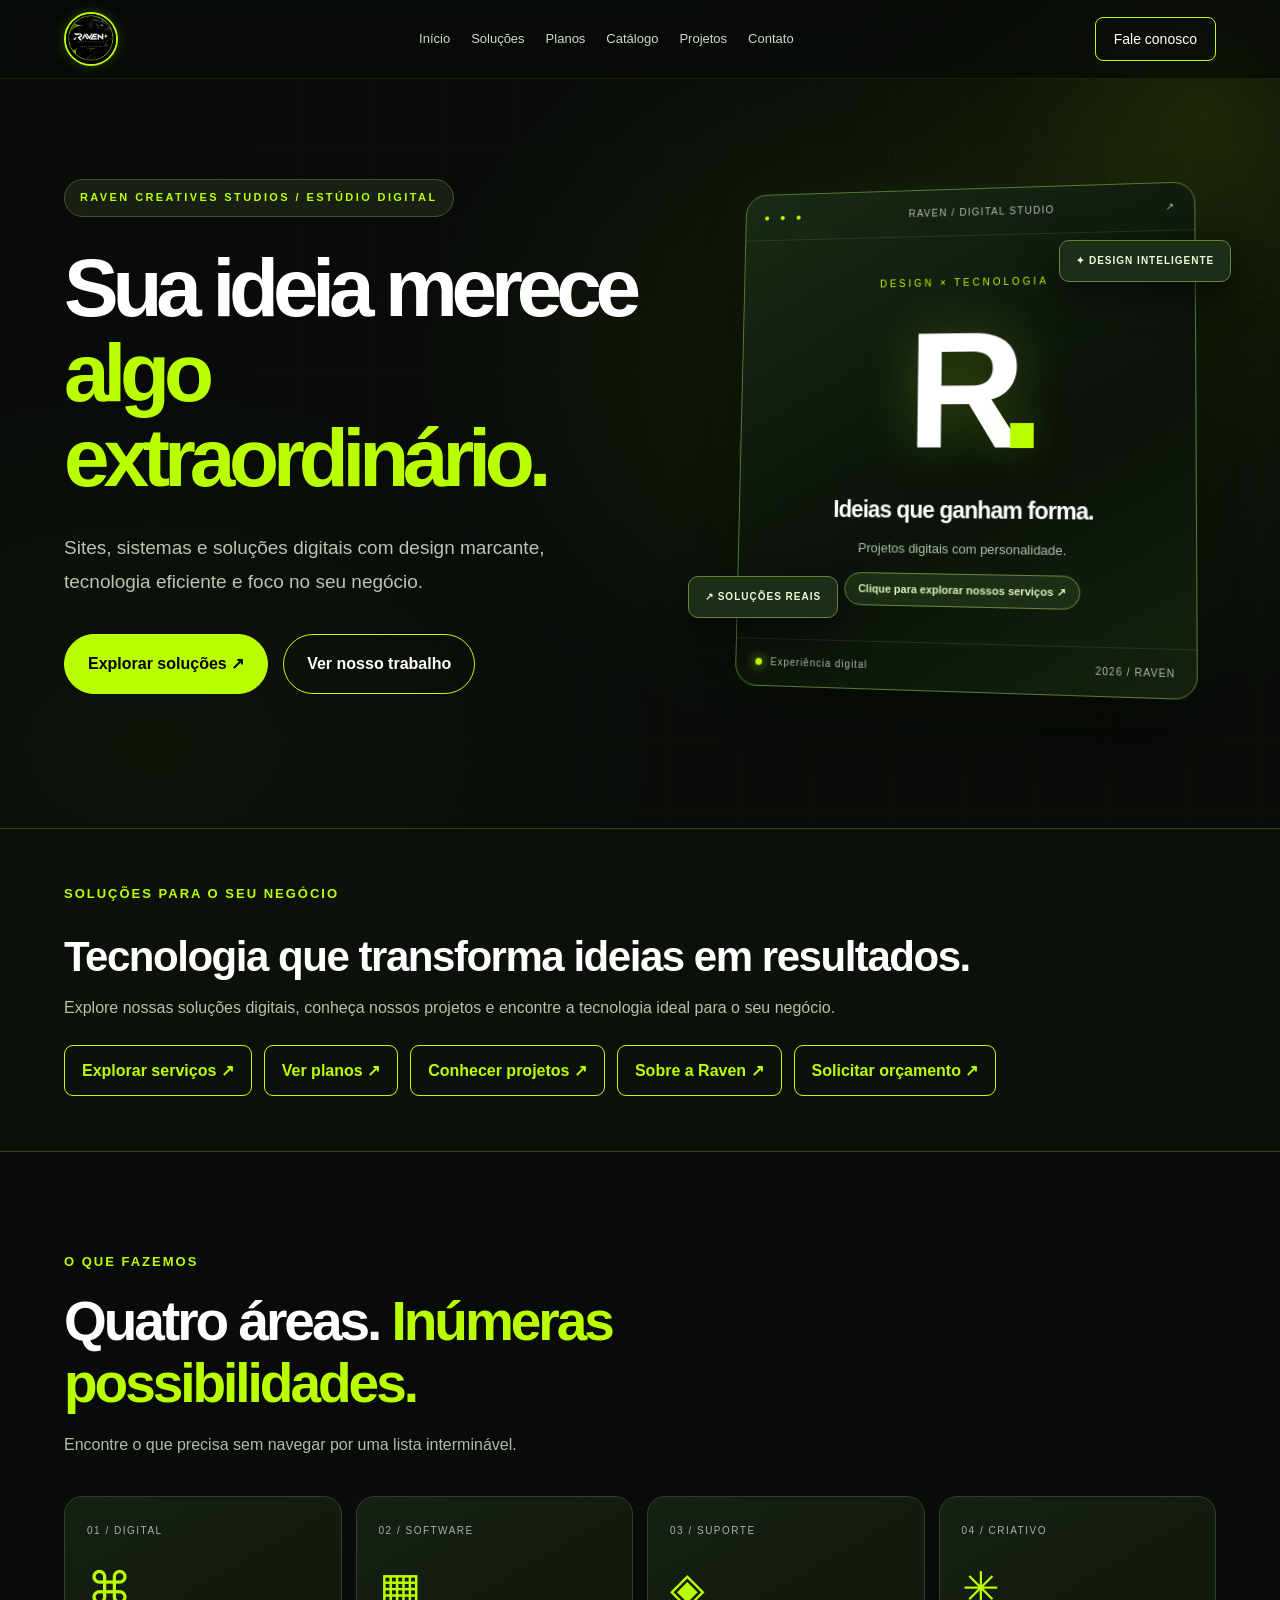
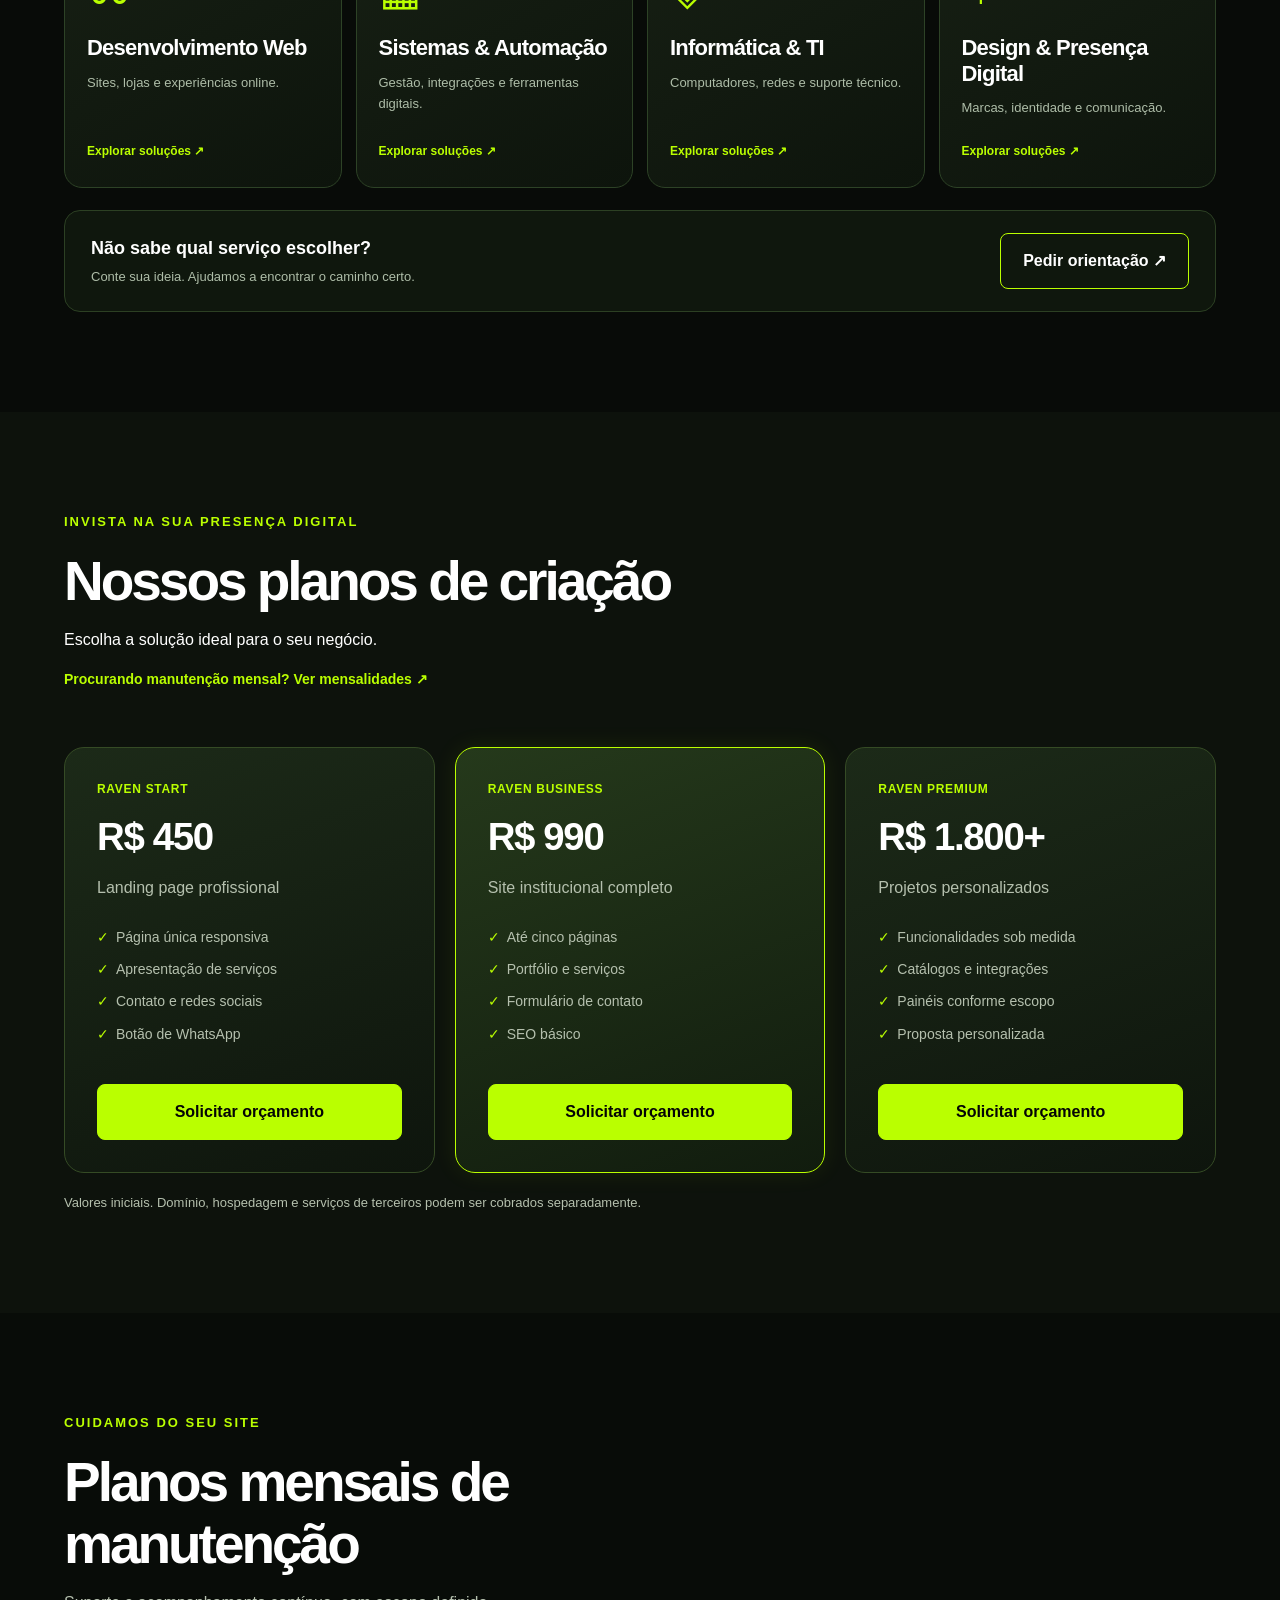
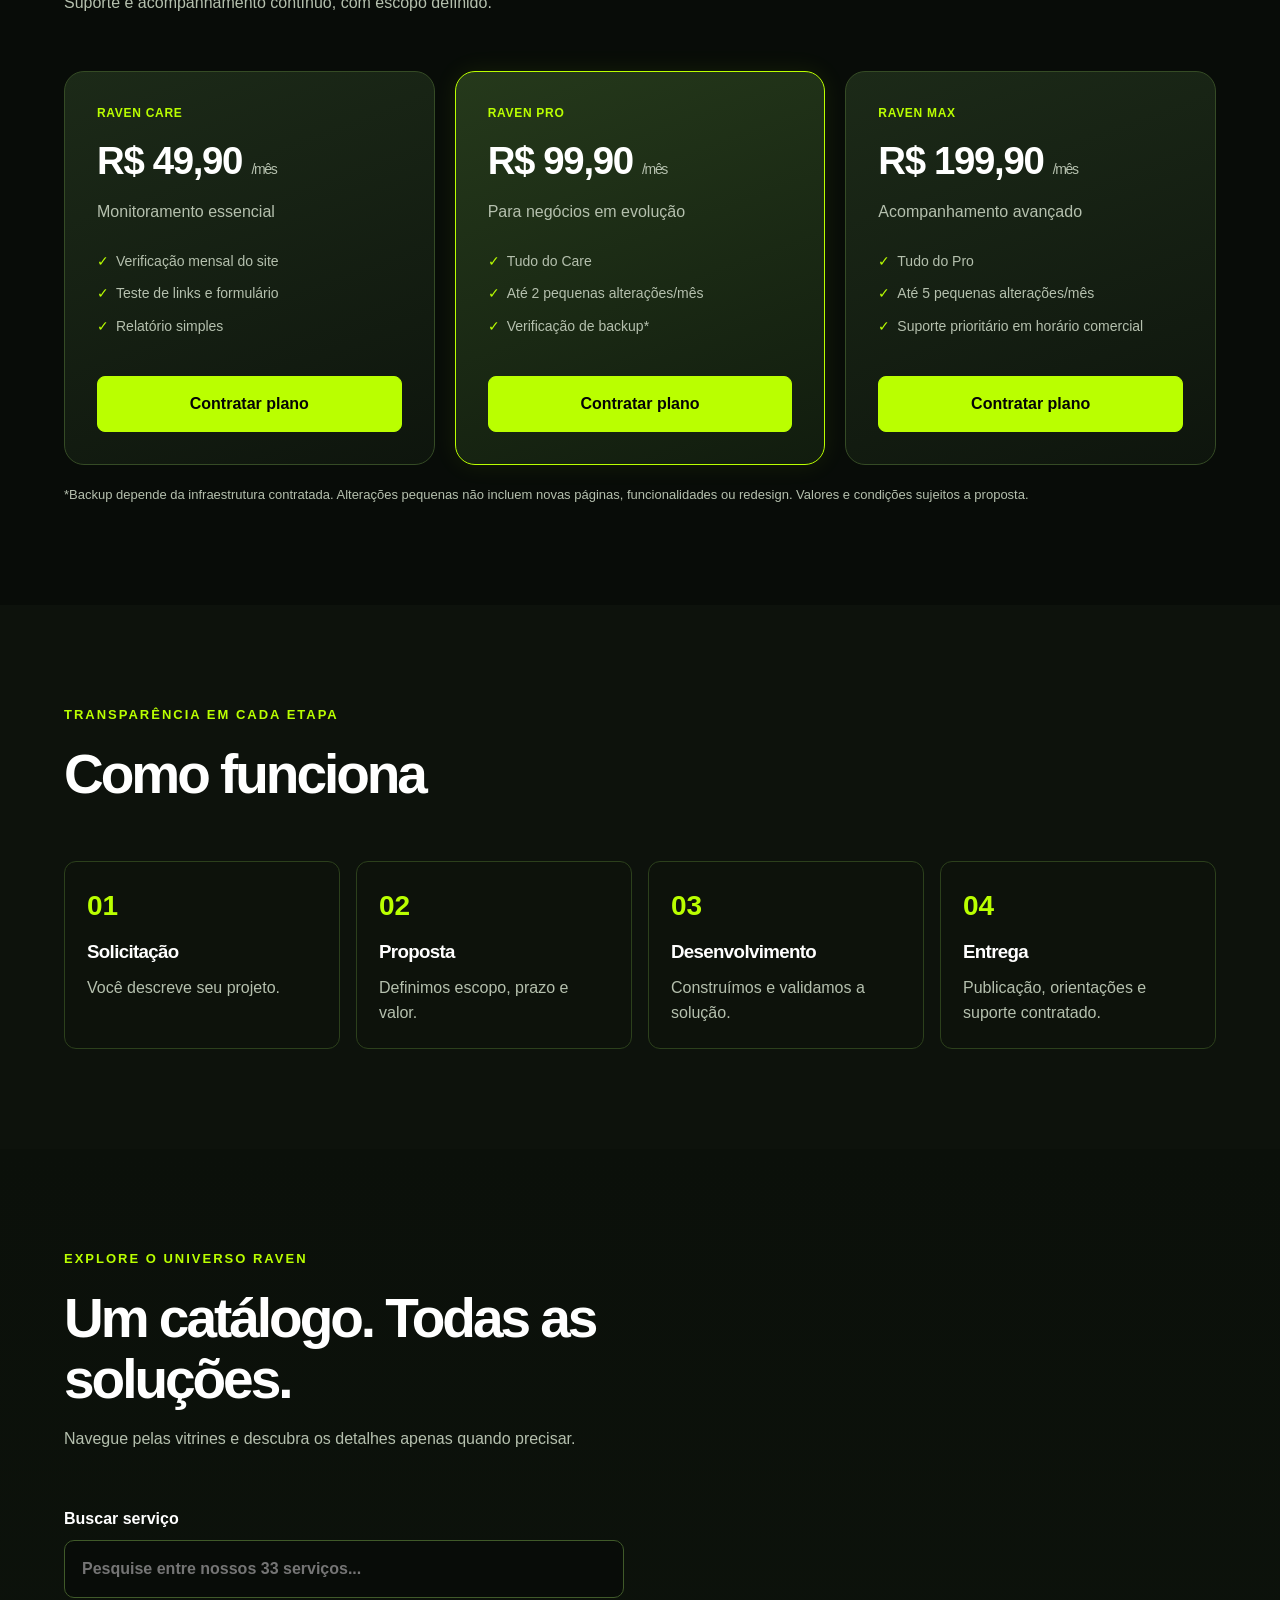
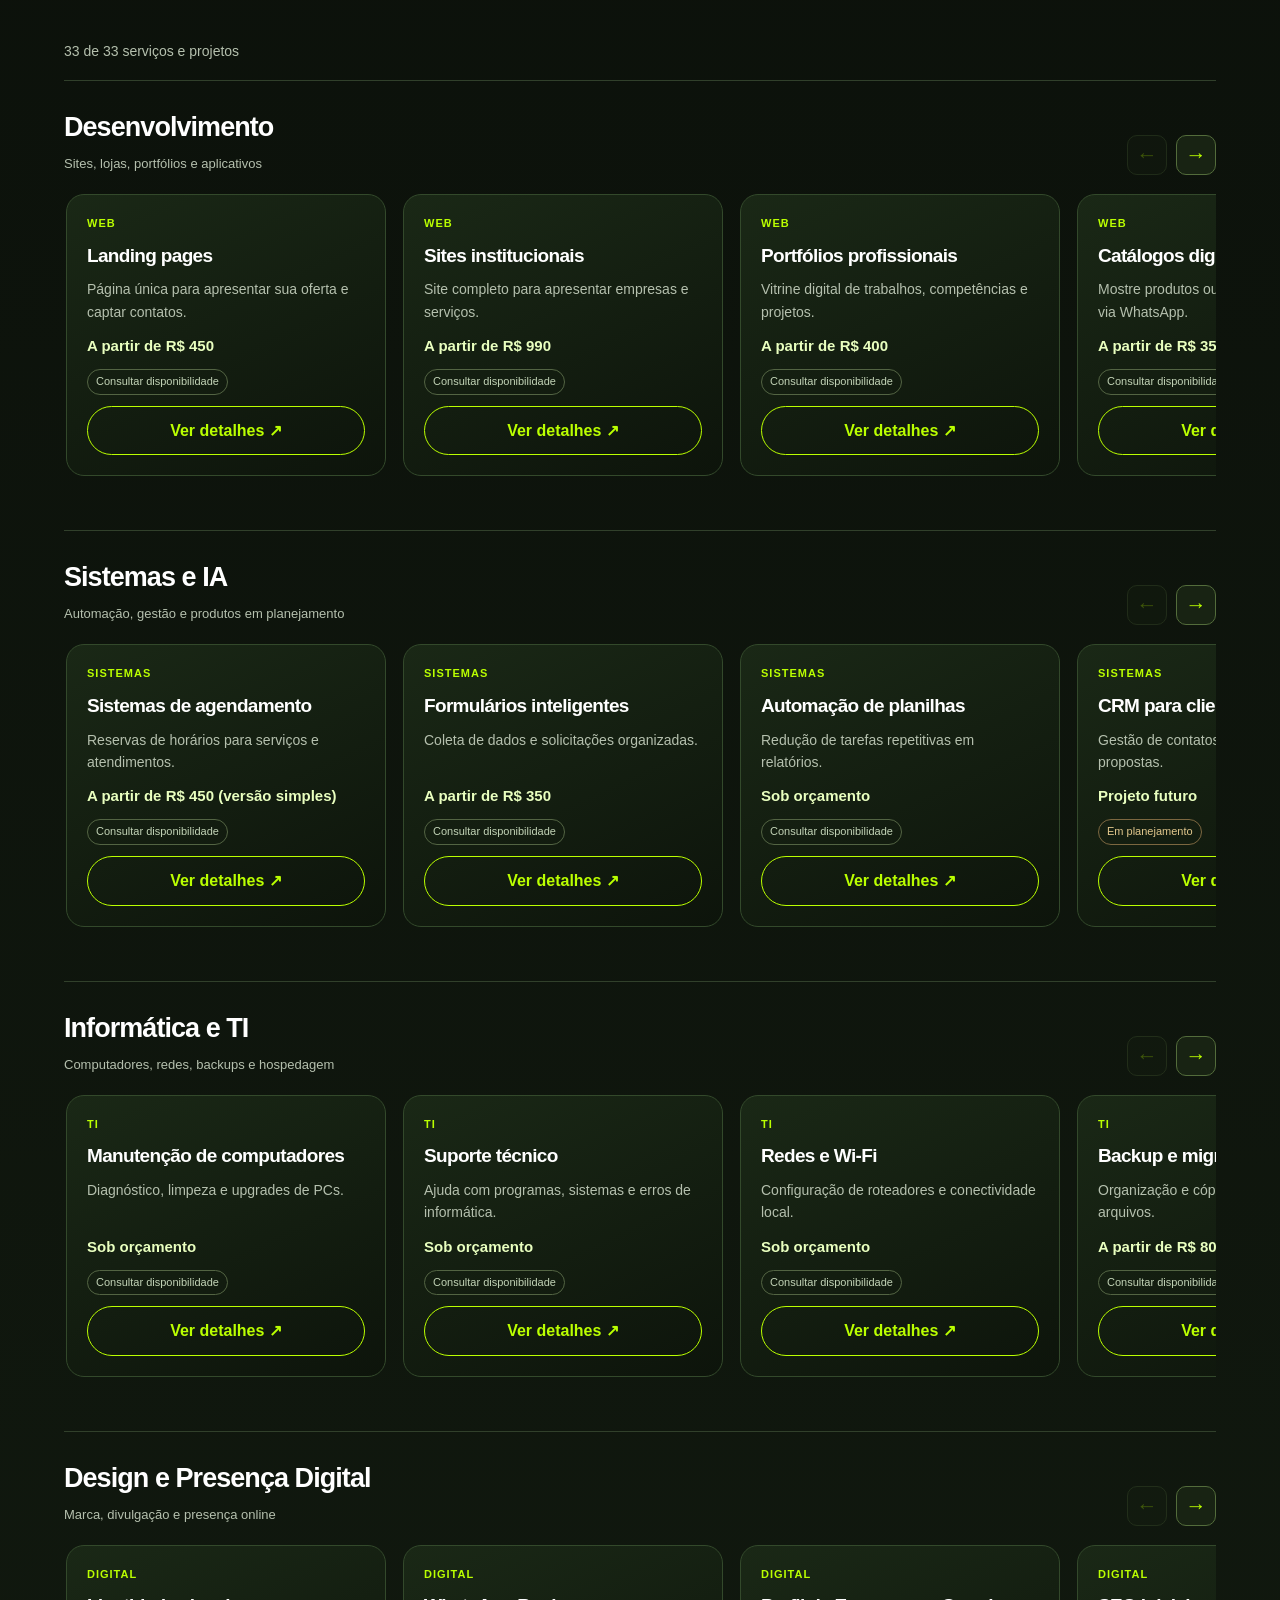
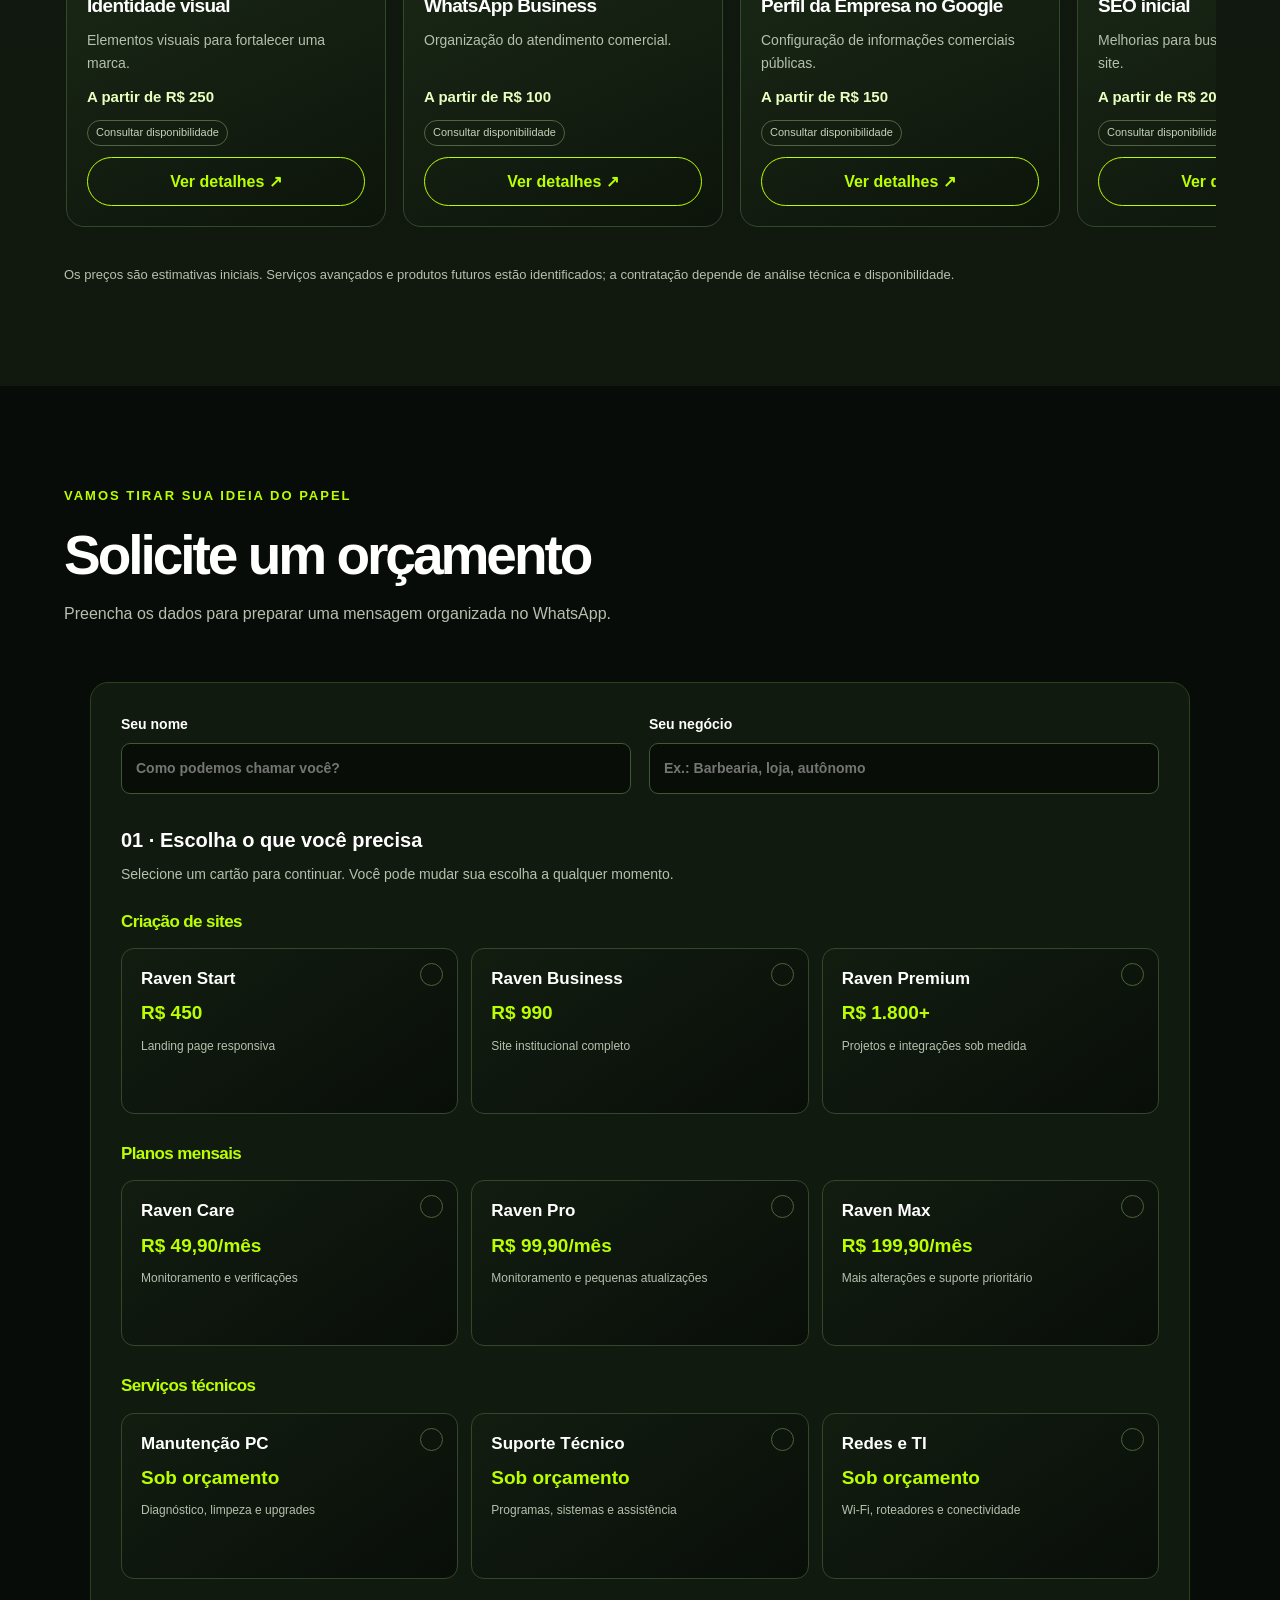
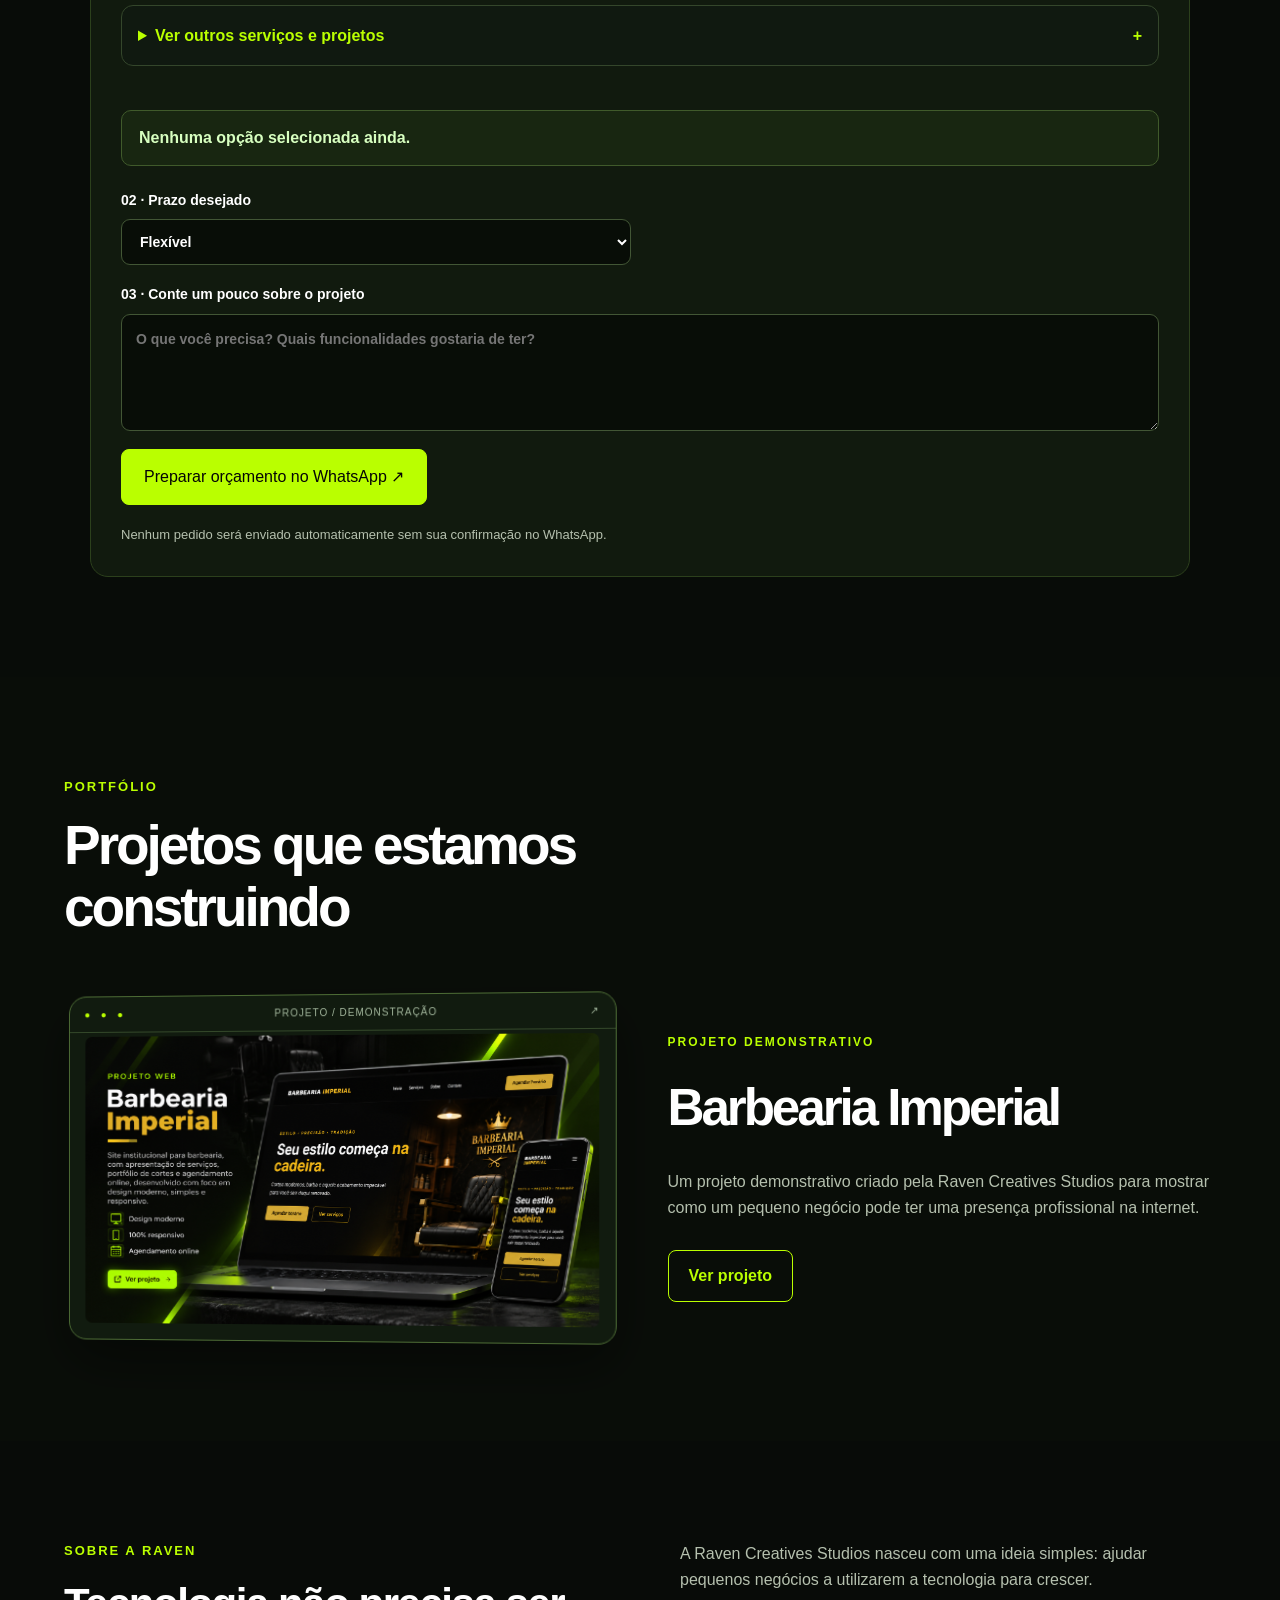
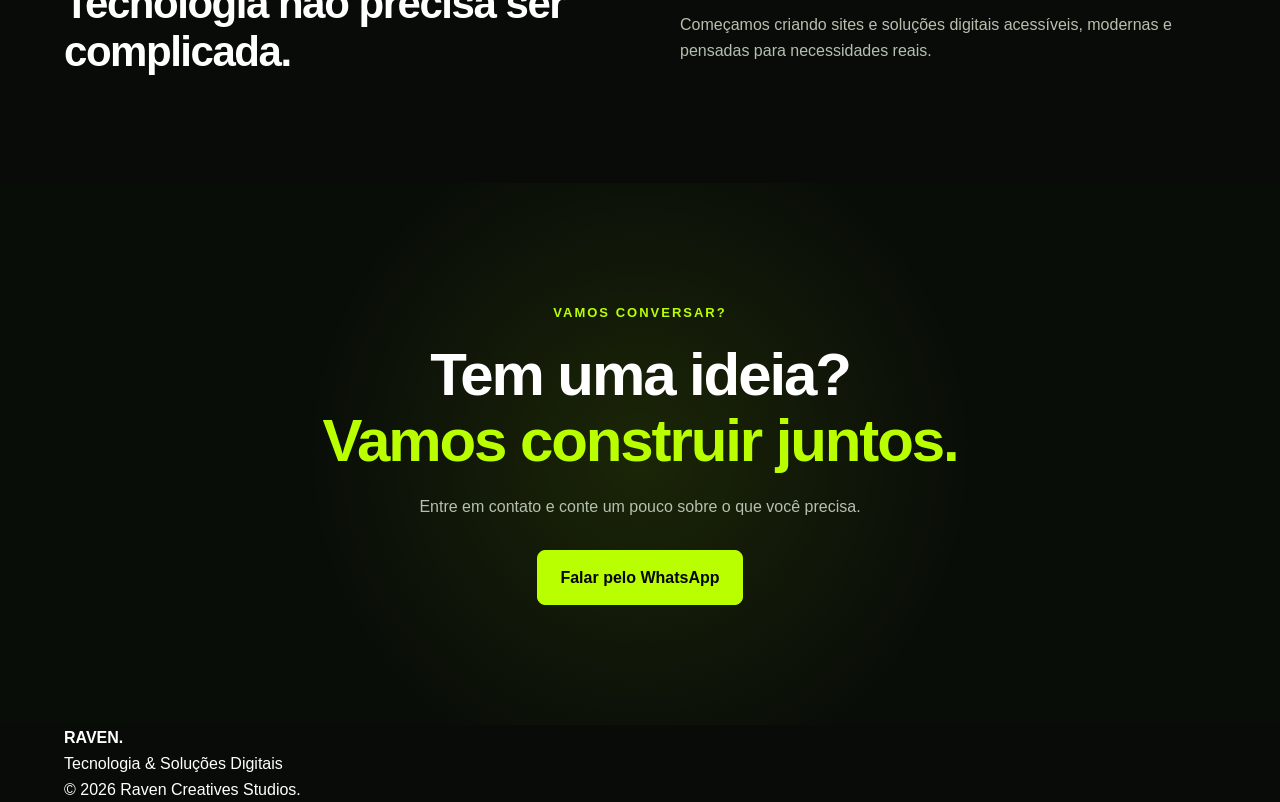
==== commit 7d3ec3a8: "Add files via upload" ====
--- a/index.html
+++ b/index.html
@@ -11,24 +11,20 @@
 <body class="r41-body">
 <header class="header">
 <div class="container nav">
-<a class="logo" href="#inicio">
+<a class="logo" href="index.html">
 <img alt="Logo Raven Creative Studio" class="logo-img" src="ogo-raven.jpeg"/>
 </a>
 <button aria-controls="menuMobile" aria-expanded="false" aria-label="Abrir menu" class="menu-toggle" id="menuToggle">
     ☰
 </button>
 <nav id="menuMobile">
-<a href="#inicio">Início</a><a href="#servicos">Soluções</a>
-
-<a href="#planos">Planos</a>
-
-<a href="#catalogo">Catálogo</a>
-
-<a href="#projetos">Projetos</a>
-
-<a href="#contato">Contato</a>
+<a href="index.html">Início</a><a href="servicos.html">Soluções</a>
+<a href="planos.html">Planos</a>
+<a href="servicos.html">Catálogo</a>
+<a href="projetos.html">Projetos</a>
+<a href="contato.html">Contato</a>
 </nav>
-<a class="nav-button" href="#contato">
+<a class="nav-button" href="contato.html">
                 Fale conosco
             </a>
 </div>
@@ -40,42 +36,40 @@
 <p class="tag">RAVEN CREATIVES STUDIOS  /  ESTÚDIO DIGITAL</p>
 <h1>Sua ideia merece <span>algo extraordinário.</span></h1>
 <p class="hero-description">Sites, sistemas e soluções digitais com design marcante, tecnologia eficiente e foco no seu negócio.</p>
-<div class="hero-buttons"><a class="button primary" href="#catalogo">Explorar soluções <span aria-hidden="true">↗</span></a><a class="button secondary" href="#projetos">Ver nosso trabalho</a></div>
-</div>
-
+<div class="hero-buttons"><a class="button primary" href="servicos.html">Explorar soluções <span aria-hidden="true">↗</span></a><a class="button secondary" href="projetos.html">Ver nosso trabalho</a></div>
+</div>
 <div aria-label="Prévia visual da experiência Raven" class="r41-showcase">
 <div class="r41-orbit r41-orbit-one"></div><div class="r41-orbit r41-orbit-two"></div>
 <div class="r41-visual-card"><div class="r41-browser-top"><span class="r41-dots">● ● ●</span><span>RAVEN / DIGITAL STUDIO</span><span>↗</span></div>
-<div class="r41-visual-main" id="ravenShowcaseMain"><span class="r41-visual-kicker">DESIGN × TECNOLOGIA</span><button class="r41-mark r20-open" id="r20Open" type="button" aria-label="Explorar as quatro soluções Raven" aria-controls="r20Experience" aria-expanded="false">R<span>.</span></button><strong>Ideias que ganham forma.</strong><p>Projetos digitais com personalidade.</p><button class="r20-invite" type="button" id="r20Explore">Clique para explorar nossos serviços <span aria-hidden="true">↗</span></button></div>
-<div class="r20-experience" id="r20Experience" hidden aria-label="Painel interativo de soluções Raven">
-<div class="r20-experience-head"><span>EXPLORE A RAVEN</span><button type="button" id="r20Close" aria-label="Voltar à apresentação">✕</button></div>
-<div id="r20Choice" class="r20-choice"><p>Escolha uma solução para conhecer melhor.</p><div class="r20-tiles">
-<button type="button" data-r20-service="web"><span>⌘</span><strong>Criação de Sites</strong><small>Web &amp; Design</small></button>
-<button type="button" data-r20-service="pc"><span>▣</span><strong>Manutenção PC</strong><small>Hardware</small></button>
-<button type="button" data-r20-service="suporte"><span>◈</span><strong>Suporte Técnico</strong><small>Informática</small></button>
-<button type="button" data-r20-service="redes"><span>◎</span><strong>Redes e TI</strong><small>Conectividade</small></button>
-</div></div>
-<div class="r20-detail" id="r20Detail" hidden><button class="r20-back" type="button" id="r20Back">← Ver as quatro soluções</button><span class="r20-detail-label" id="r20DetailLabel"></span><h3 id="r20DetailTitle"></h3><p id="r20DetailDesc"></p><ul id="r20DetailList"></ul><div class="r20-detail-actions"><a href="#orcamento" class="button primary" id="r20Quote">Solicitar orçamento ↗</a><a href="#catalogo" class="r20-catalog-link" id="r20Catalog">Ver no catálogo ↗</a></div></div>
+<div class="r41-visual-main" id="ravenShowcaseMain"><span class="r41-visual-kicker">DESIGN × TECNOLOGIA</span><button aria-controls="r20Experience" aria-expanded="false" aria-label="Explorar as quatro soluções Raven" class="r41-mark r20-open" id="r20Open" type="button">R<span>.</span></button><strong>Ideias que ganham forma.</strong><p>Projetos digitais com personalidade.</p><button class="r20-invite" id="r20Explore" type="button">Clique para explorar nossos serviços <span aria-hidden="true">↗</span></button></div>
+<div aria-label="Painel interativo de soluções Raven" class="r20-experience" hidden="" id="r20Experience">
+<div class="r20-experience-head"><span>EXPLORE A RAVEN</span><button aria-label="Voltar à apresentação" id="r20Close" type="button">✕</button></div>
+<div class="r20-choice" id="r20Choice"><p>Escolha uma solução para conhecer melhor.</p><div class="r20-tiles">
+<button data-r20-service="web" type="button"><span>⌘</span><strong>Criação de Sites</strong><small>Web &amp; Design</small></button>
+<button data-r20-service="pc" type="button"><span>▣</span><strong>Manutenção PC</strong><small>Hardware</small></button>
+<button data-r20-service="suporte" type="button"><span>◈</span><strong>Suporte Técnico</strong><small>Informática</small></button>
+<button data-r20-service="redes" type="button"><span>◎</span><strong>Redes e TI</strong><small>Conectividade</small></button>
+</div></div>
+<div class="r20-detail" hidden="" id="r20Detail"><button class="r20-back" id="r20Back" type="button">← Ver as quatro soluções</button><span class="r20-detail-label" id="r20DetailLabel"></span><h3 id="r20DetailTitle"></h3><p id="r20DetailDesc"></p><ul id="r20DetailList"></ul><div class="r20-detail-actions"><a class="button primary" href="contato.html" id="r20Quote">Solicitar orçamento ↗</a><a class="r20-catalog-link" href="servicos.html" id="r20Catalog">Ver no catálogo ↗</a></div></div>
 </div>
 <div class="r41-visual-bottom"><span><i></i> Experiência digital</span><span>2026 / RAVEN</span></div></div>
 <div class="r41-float-label r41-float-a">✦ DESIGN INTELIGENTE</div><div class="r41-float-label r41-float-b">↗ SOLUÇÕES REAIS</div>
 </div></div>
-</section>
+</section><section aria-label="Conheça nossas soluções" class="r3-launch"><div class="container"><p class="tag">SOLUÇÕES PARA O SEU NEGÓCIO</p><h2>Tecnologia que transforma ideias em resultados.</h2><p>Explore nossas soluções digitais, conheça nossos projetos e encontre a tecnologia ideal para o seu negócio.</p><div class="r3-launch-links"><a href="servicos.html">Explorar serviços ↗</a><a href="planos.html">Ver planos ↗</a><a href="projetos.html">Conhecer projetos ↗</a><a href="sobre.html">Sobre a Raven ↗</a><a href="contato.html">Solicitar orçamento ↗</a></div></div></section>
 <!-- Janela interativa dos serviços do painel -->
-
 <section class="section" id="servicos"><div class="container"><div class="r41-section-intro"><p class="tag">O QUE FAZEMOS</p><h2>Quatro áreas. <span>Inúmeras possibilidades.</span></h2><p>Encontre o que precisa sem navegar por uma lista interminável.</p></div><div class="r41-departments">
-<a class="r41-dept" data-r41-search="site" href="#catalogo"><span class="r41-dept-no">01 / DIGITAL</span><span class="r41-dept-icon">⌘</span><h3>Desenvolvimento Web</h3><p>Sites, lojas e experiências online.</p><span class="r41-dept-link">Explorar soluções ↗</span></a>
-<a class="r41-dept" data-r41-search="sistema" href="#catalogo"><span class="r41-dept-no">02 / SOFTWARE</span><span class="r41-dept-icon">▦</span><h3>Sistemas &amp; Automação</h3><p>Gestão, integrações e ferramentas digitais.</p><span class="r41-dept-link">Explorar soluções ↗</span></a>
-<a class="r41-dept" data-r41-search="computador" href="#catalogo"><span class="r41-dept-no">03 / SUPORTE</span><span class="r41-dept-icon">◈</span><h3>Informática &amp; TI</h3><p>Computadores, redes e suporte técnico.</p><span class="r41-dept-link">Explorar soluções ↗</span></a>
-<a class="r41-dept" data-r41-search="visual" href="#catalogo"><span class="r41-dept-no">04 / CRIATIVO</span><span class="r41-dept-icon">✳</span><h3>Design &amp; Presença Digital</h3><p>Marcas, identidade e comunicação.</p><span class="r41-dept-link">Explorar soluções ↗</span></a>
-</div><div class="r41-quick-help"><div><strong>Não sabe qual serviço escolher?</strong><p>Conte sua ideia. Ajudamos a encontrar o caminho certo.</p></div><a class="button secondary" href="#orcamento">Pedir orientação ↗</a></div></div></section>
+<a class="r41-dept" data-r41-search="site" href="servicos.html?busca=site"><span class="r41-dept-no">01 / DIGITAL</span><span class="r41-dept-icon">⌘</span><h3>Desenvolvimento Web</h3><p>Sites, lojas e experiências online.</p><span class="r41-dept-link">Explorar soluções ↗</span></a>
+<a class="r41-dept" data-r41-search="sistema" href="servicos.html?busca=sistema"><span class="r41-dept-no">02 / SOFTWARE</span><span class="r41-dept-icon">▦</span><h3>Sistemas &amp; Automação</h3><p>Gestão, integrações e ferramentas digitais.</p><span class="r41-dept-link">Explorar soluções ↗</span></a>
+<a class="r41-dept" data-r41-search="computador" href="servicos.html?busca=computador"><span class="r41-dept-no">03 / SUPORTE</span><span class="r41-dept-icon">◈</span><h3>Informática &amp; TI</h3><p>Computadores, redes e suporte técnico.</p><span class="r41-dept-link">Explorar soluções ↗</span></a>
+<a class="r41-dept" data-r41-search="visual" href="servicos.html?busca=visual"><span class="r41-dept-no">04 / CRIATIVO</span><span class="r41-dept-icon">✳</span><h3>Design &amp; Presença Digital</h3><p>Marcas, identidade e comunicação.</p><span class="r41-dept-link">Explorar soluções ↗</span></a>
+</div><div class="r41-quick-help"><div><strong>Não sabe qual serviço escolher?</strong><p>Conte sua ideia. Ajudamos a encontrar o caminho certo.</p></div><a class="button secondary" href="contato.html">Pedir orientação ↗</a></div></div></section>
 <section class="section raven-offers" id="planos">
 <div class="container">
-<div class="section-title"><p class="tag">INVISTA NA SUA PRESENÇA DIGITAL</p><h2>Nossos planos de criação</h2><p>Escolha a solução ideal para o seu negócio.</p><a class="r41-text-link" href="#mensalidades">Procurando manutenção mensal? Ver mensalidades ↗</a></div>
+<div class="section-title"><p class="tag">INVISTA NA SUA PRESENÇA DIGITAL</p><h2>Nossos planos de criação</h2><p>Escolha a solução ideal para o seu negócio.</p><a class="r41-text-link" href="planos.html#mensalidades">Procurando manutenção mensal? Ver mensalidades ↗</a></div>
 <div class="raven-pricing-grid">
-<article class="raven-price-card"><span class="raven-pill">RAVEN START</span><h3>R$ 450</h3><p>Landing page profissional</p><ul><li>Página única responsiva</li><li>Apresentação de serviços</li><li>Contato e redes sociais</li><li>Botão de WhatsApp</li></ul><a class="button primary raven-select-plan" data-plan="Raven Start — R$ 450" href="#orcamento">Solicitar orçamento</a></article>
-<article class="raven-price-card raven-featured"><span class="raven-pill">RAVEN BUSINESS</span><h3>R$ 990</h3><p>Site institucional completo</p><ul><li>Até cinco páginas</li><li>Portfólio e serviços</li><li>Formulário de contato</li><li>SEO básico</li></ul><a class="button primary raven-select-plan" data-plan="Raven Business — R$ 990" href="#orcamento">Solicitar orçamento</a></article>
-<article class="raven-price-card"><span class="raven-pill">RAVEN PREMIUM</span><h3>R$ 1.800+</h3><p>Projetos personalizados</p><ul><li>Funcionalidades sob medida</li><li>Catálogos e integrações</li><li>Painéis conforme escopo</li><li>Proposta personalizada</li></ul><a class="button primary raven-select-plan" data-plan="Raven Premium — R$ 1.800+" href="#orcamento">Solicitar orçamento</a></article>
+<article class="raven-price-card"><span class="raven-pill">RAVEN START</span><h3>R$ 450</h3><p>Landing page profissional</p><ul><li>Página única responsiva</li><li>Apresentação de serviços</li><li>Contato e redes sociais</li><li>Botão de WhatsApp</li></ul><a class="button primary" data-plan="Raven Start — R$ 450" href="contato.html?servico=Raven%20Start%20%E2%80%94%20R%24%20450">Solicitar orçamento</a></article>
+<article class="raven-price-card raven-featured"><span class="raven-pill">RAVEN BUSINESS</span><h3>R$ 990</h3><p>Site institucional completo</p><ul><li>Até cinco páginas</li><li>Portfólio e serviços</li><li>Formulário de contato</li><li>SEO básico</li></ul><a class="button primary" data-plan="Raven Business — R$ 990" href="contato.html?servico=Raven%20Business%20%E2%80%94%20R%24%20990">Solicitar orçamento</a></article>
+<article class="raven-price-card"><span class="raven-pill">RAVEN PREMIUM</span><h3>R$ 1.800+</h3><p>Projetos personalizados</p><ul><li>Funcionalidades sob medida</li><li>Catálogos e integrações</li><li>Painéis conforme escopo</li><li>Proposta personalizada</li></ul><a class="button primary" data-plan="Raven Premium — R$ 1.800+" href="contato.html?servico=Raven%20Premium%20%E2%80%94%20R%24%201.800%2B">Solicitar orçamento</a></article>
 </div><p class="raven-fineprint">Valores iniciais. Domínio, hospedagem e serviços de terceiros podem ser cobrados separadamente.</p>
 </div>
 </section>
@@ -83,9 +77,9 @@
 <div class="container">
 <div class="section-title"><p class="tag">CUIDAMOS DO SEU SITE</p><h2>Planos mensais de manutenção</h2><p>Suporte e acompanhamento contínuo, com escopo definido.</p></div>
 <div class="raven-pricing-grid">
-<article class="raven-price-card"><span class="raven-pill">RAVEN CARE</span><h3>R$ 49,90 <small>/mês</small></h3><p>Monitoramento essencial</p><ul><li>Verificação mensal do site</li><li>Teste de links e formulário</li><li>Relatório simples</li></ul><a class="button primary raven-select-plan" data-plan="Raven Care — R$ 49,90/mês" href="#orcamento">Contratar plano</a></article>
-<article class="raven-price-card raven-featured"><span class="raven-pill">RAVEN PRO</span><h3>R$ 99,90 <small>/mês</small></h3><p>Para negócios em evolução</p><ul><li>Tudo do Care</li><li>Até 2 pequenas alterações/mês</li><li>Verificação de backup*</li></ul><a class="button primary raven-select-plan" data-plan="Raven Pro — R$ 99,90/mês" href="#orcamento">Contratar plano</a></article>
-<article class="raven-price-card"><span class="raven-pill">RAVEN MAX</span><h3>R$ 199,90 <small>/mês</small></h3><p>Acompanhamento avançado</p><ul><li>Tudo do Pro</li><li>Até 5 pequenas alterações/mês</li><li>Suporte prioritário em horário comercial</li></ul><a class="button primary raven-select-plan" data-plan="Raven Max — R$ 199,90/mês" href="#orcamento">Contratar plano</a></article>
+<article class="raven-price-card"><span class="raven-pill">RAVEN CARE</span><h3>R$ 49,90 <small>/mês</small></h3><p>Monitoramento essencial</p><ul><li>Verificação mensal do site</li><li>Teste de links e formulário</li><li>Relatório simples</li></ul><a class="button primary" data-plan="Raven Care — R$ 49,90/mês" href="contato.html?servico=Raven%20Care%20%E2%80%94%20R%24%2049%2C90/m%C3%AAs">Contratar plano</a></article>
+<article class="raven-price-card raven-featured"><span class="raven-pill">RAVEN PRO</span><h3>R$ 99,90 <small>/mês</small></h3><p>Para negócios em evolução</p><ul><li>Tudo do Care</li><li>Até 2 pequenas alterações/mês</li><li>Verificação de backup*</li></ul><a class="button primary" data-plan="Raven Pro — R$ 99,90/mês" href="contato.html?servico=Raven%20Pro%20%E2%80%94%20R%24%2099%2C90/m%C3%AAs">Contratar plano</a></article>
+<article class="raven-price-card"><span class="raven-pill">RAVEN MAX</span><h3>R$ 199,90 <small>/mês</small></h3><p>Acompanhamento avançado</p><ul><li>Tudo do Pro</li><li>Até 5 pequenas alterações/mês</li><li>Suporte prioritário em horário comercial</li></ul><a class="button primary" data-plan="Raven Max — R$ 199,90/mês" href="contato.html?servico=Raven%20Max%20%E2%80%94%20R%24%20199%2C90/m%C3%AAs">Contratar plano</a></article>
 </div><p class="raven-fineprint">*Backup depende da infraestrutura contratada. Alterações pequenas não incluem novas páginas, funcionalidades ou redesign. Valores e condições sujeitos a proposta.</p>
 </div>
 </section>
@@ -119,7 +113,7 @@
 <ul id="ravenCatalogModalFeatures"></ul>
 <p class="raven-catalog-price" id="ravenCatalogModalPrice"></p>
 <p class="raven-catalog-caution" id="ravenCatalogModalCaution"></p>
-<a class="button primary" href="#orcamento" id="ravenCatalogModalQuote">Solicitar avaliação ↗</a>
+<a class="button primary" href="contato.html" id="ravenCatalogModalQuote">Solicitar avaliação ↗</a>
 </section>
 </div>
 <section class="section raven-quote-section" id="orcamento">
--- a/style.css
+++ b/style.css
@@ -976,3 +976,9 @@
 @keyframes r20Enter{from{opacity:0;transform:translateY(9px)}to{opacity:1;transform:translateY(0)}}
 @media(max-width:600px){.r41-visual-card{min-height:390px}.r20-experience{padding:14px 15px 19px}.r20-tiles button{padding:13px 12px}.r20-tiles strong{font-size:12px}.r20-choice>p{margin:8px 0 12px}.r20-detail h3{font-size:23px}}
 @media(prefers-reduced-motion:reduce){.r20-experience,.r20-detail{animation:none}.r20-open,.r20-tiles button{transition:none!important}}
+
+/* RAVEN 3.0 MULTIPAGINAS */
+.r3-page{padding:145px 0 90px;min-height:85vh}.r3-intro{max-width:800px;margin-bottom:45px}.r3-intro h1{font-size:clamp(36px,5vw,60px);line-height:1.1;margin:10px 0 20px}.r3-intro p{color:var(--muted)}.r3-grid{display:grid;grid-template-columns:repeat(3,minmax(0,1fr));gap:20px}.r3-card{padding:26px;background:var(--surface);border:1px solid var(--border);border-radius:14px;display:flex;flex-direction:column;gap:12px}.r3-card h2{font-size:22px}.r3-card p{color:var(--muted);flex:1}.r3-price{color:var(--green);font-weight:700}.r3-filters{display:flex;flex-wrap:wrap;gap:9px;margin:24px 0}.r3-filters button{padding:9px 15px;border:1px solid var(--border);background:#111a0e;color:#fff;border-radius:8px;cursor:pointer}.r3-filters button[aria-pressed="true"]{border-color:var(--green);color:var(--green)}.r3-search{width:100%;max-width:500px;background:#111a0e;color:white;border:1px solid var(--border);padding:14px;border-radius:8px}.r3-detail-list{padding-left:24px;color:var(--muted);margin:20px 0 30px}.r3-detail-list li{margin:9px 0}.r3-back{color:var(--green);display:inline-block;margin-bottom:24px}.r3-footer{border-top:1px solid var(--border);padding:25px 0;color:var(--muted)}.r3-active{color:var(--green)!important}.r3-actions{display:flex;gap:12px;flex-wrap:wrap;margin-top:25px}.r3-form{max-width:760px}.r3-form label{display:block;margin:16px 0}.r3-form input,.r3-form textarea,.r3-form select{width:100%;padding:12px;margin-top:6px;background:#111a0e;border:1px solid var(--border);color:white;border-radius:8px;font:inherit}.r3-form button{cursor:pointer}.r3-muted{color:var(--muted)}@media(max-width:850px){.r3-grid{grid-template-columns:1fr}.r3-page{padding-top:120px}}
+
+/* Raven 3.1 — navegação multipáginas em destaque */
+.r3-launch{padding:55px 0;background:#0b1109;border-top:1px solid #34451b;border-bottom:1px solid #34451b}.r3-launch h2{font-size:clamp(28px,4vw,42px);margin:5px 0}.r3-launch p:not(.tag){color:#b5c0ae}.r3-launch-links{display:flex;flex-wrap:wrap;gap:12px;margin-top:24px}.r3-launch-links a{border:1px solid #baff00;border-radius:9px;padding:12px 17px;color:#baff00;font-weight:700}.r3-launch-links a:hover,.r3-launch-links a:focus-visible{background:#baff00;color:#050705}.r3-active{color:#baff00!important}
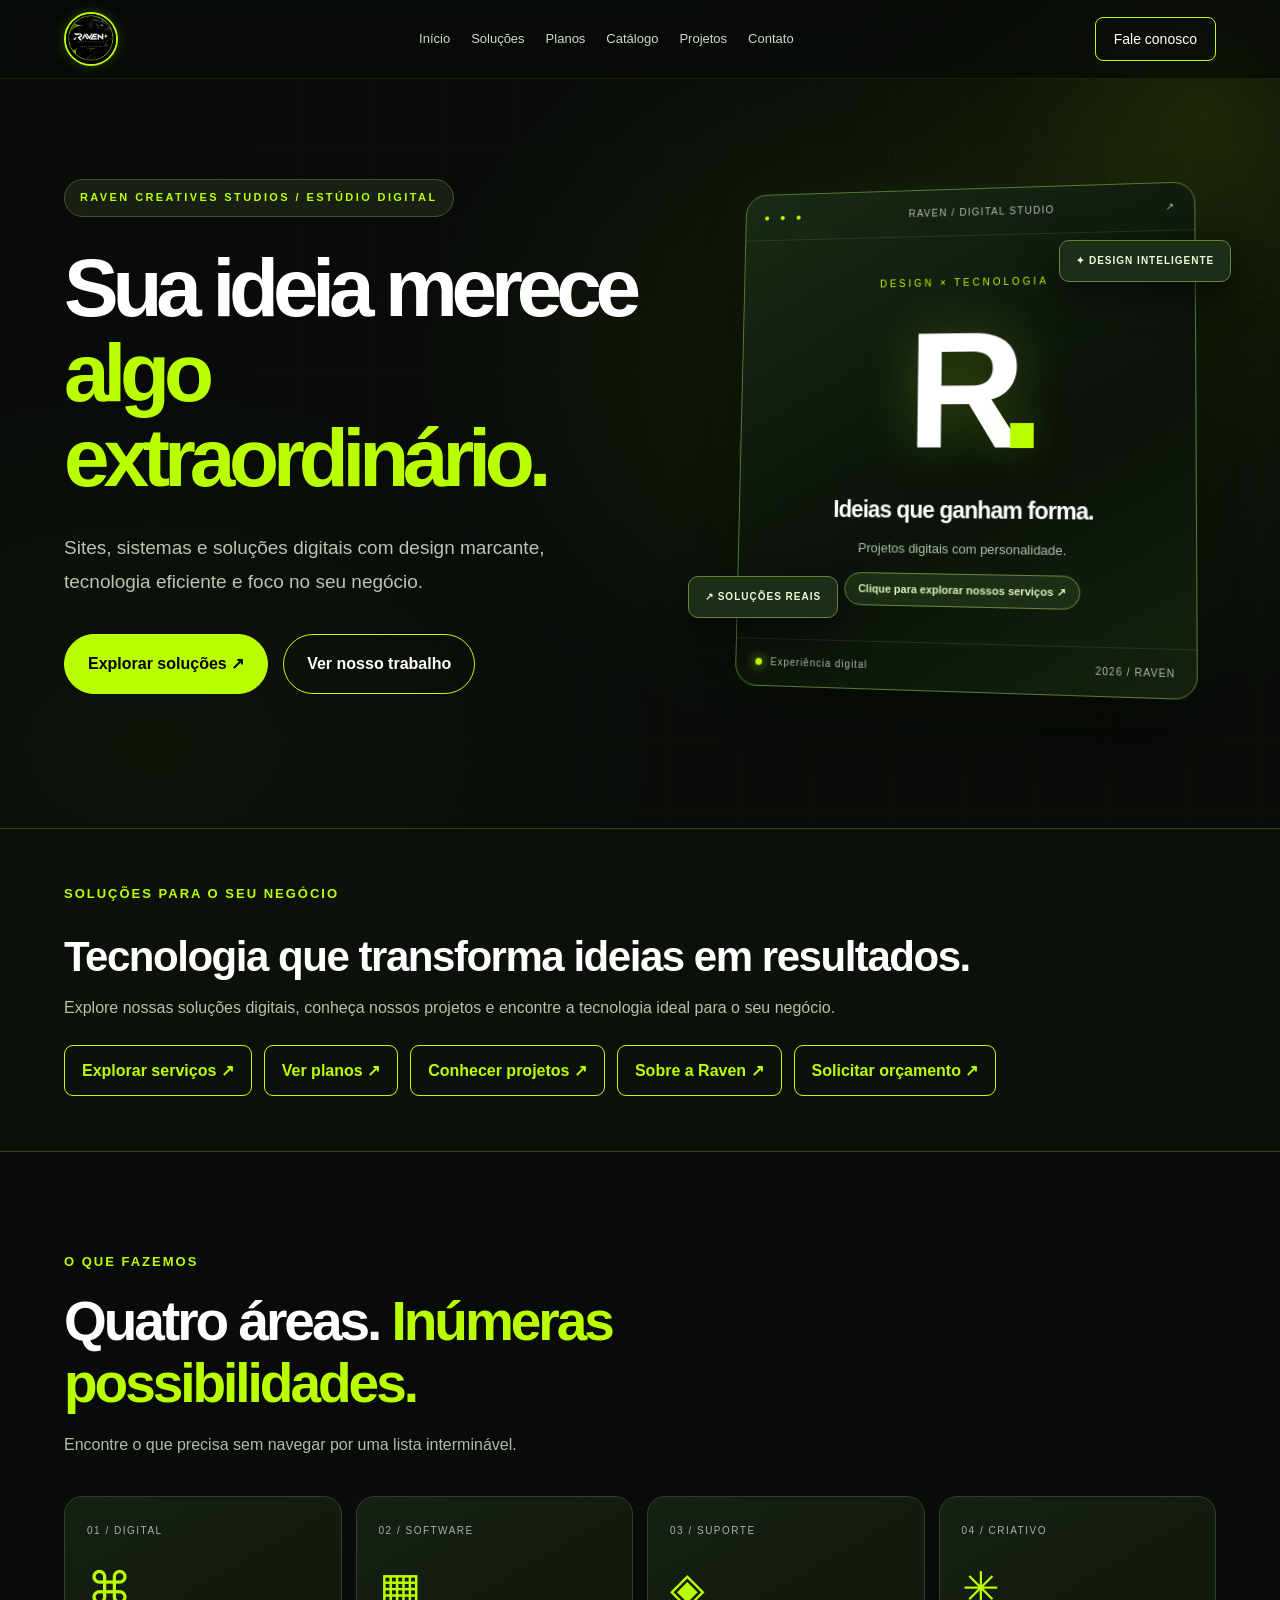
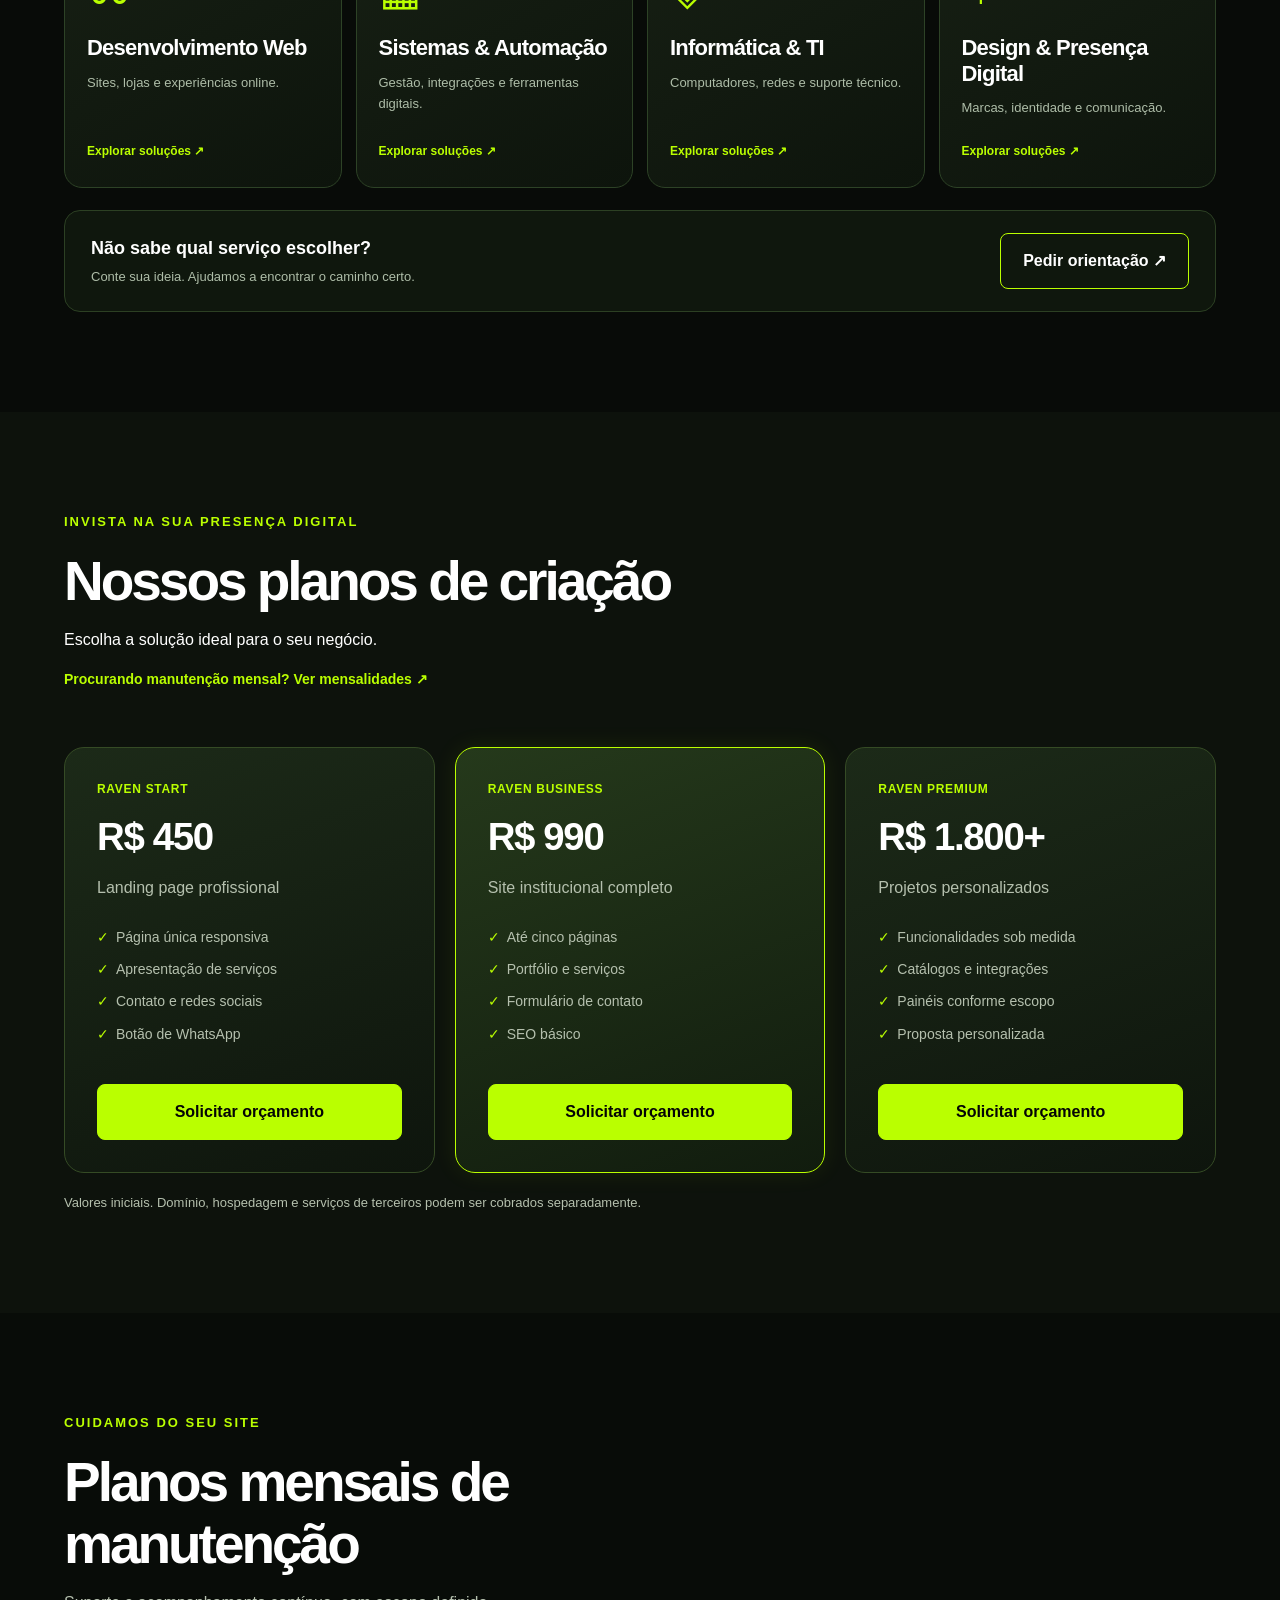
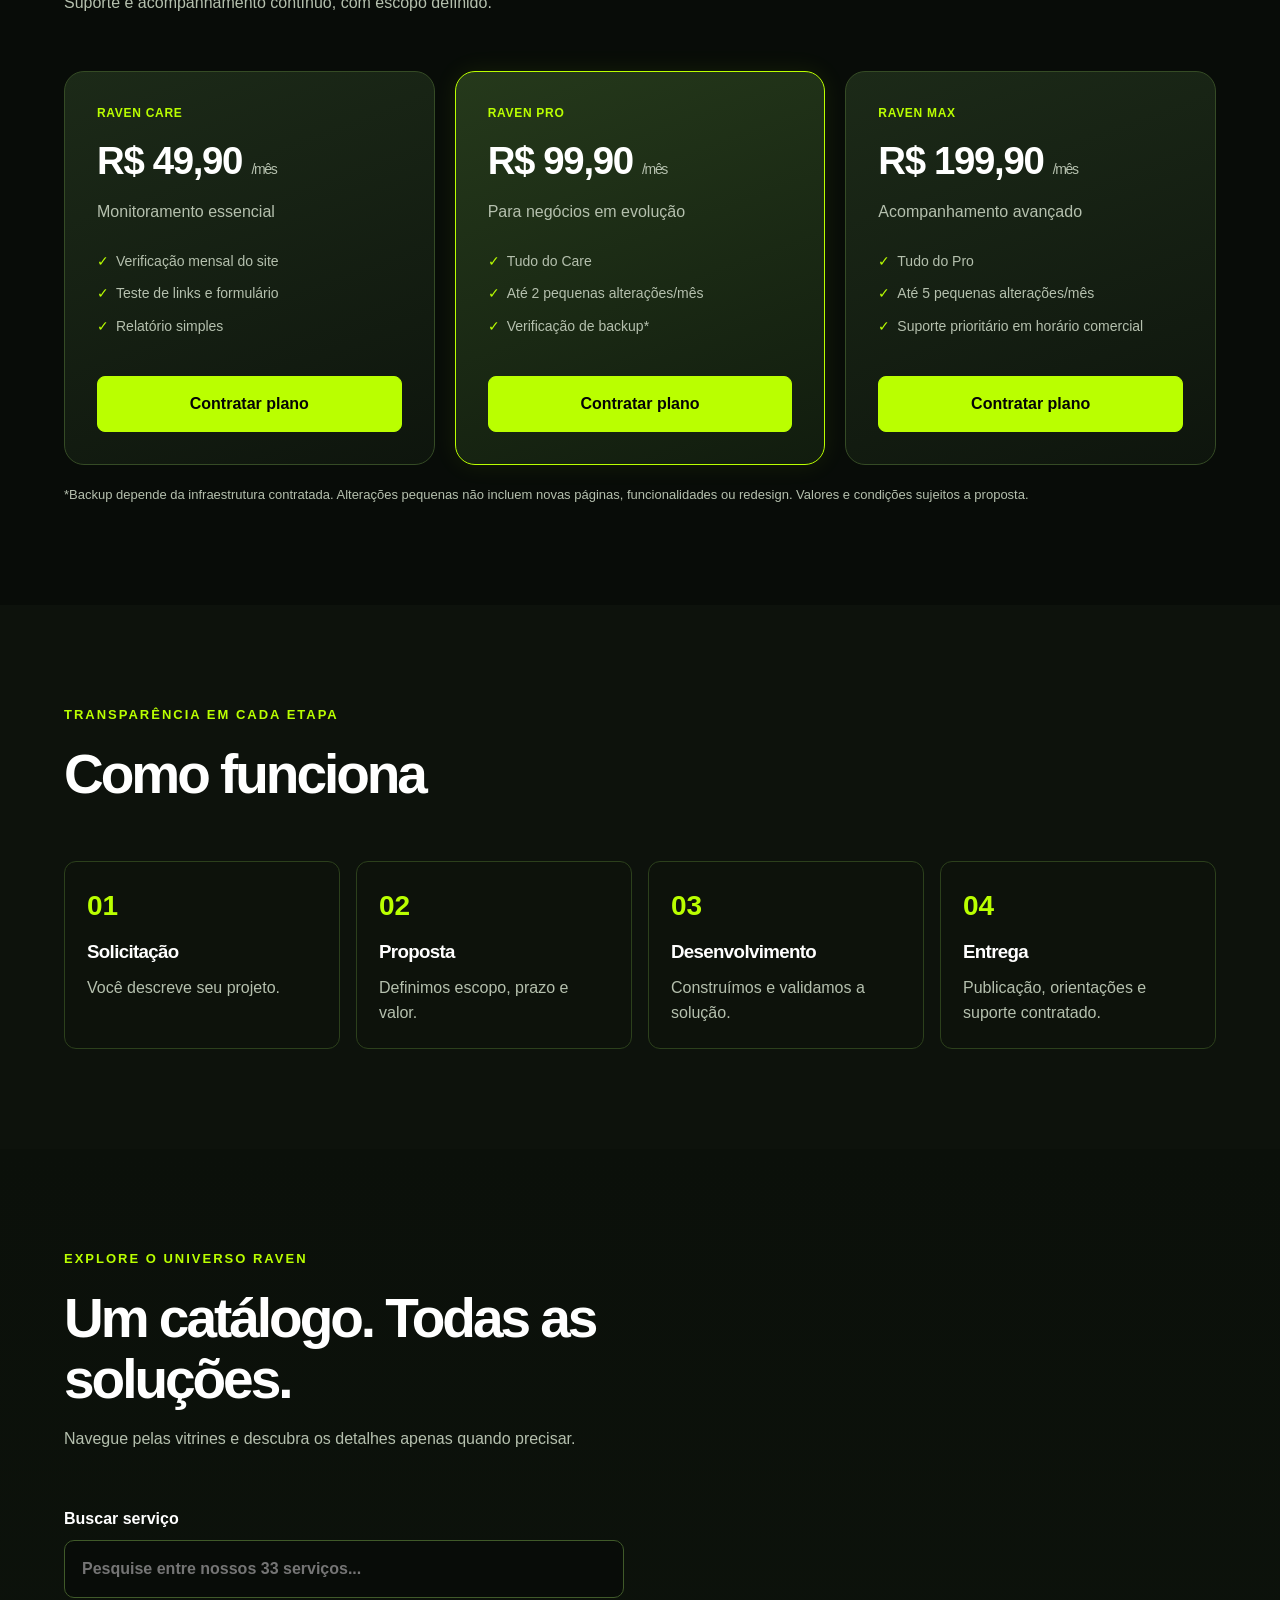
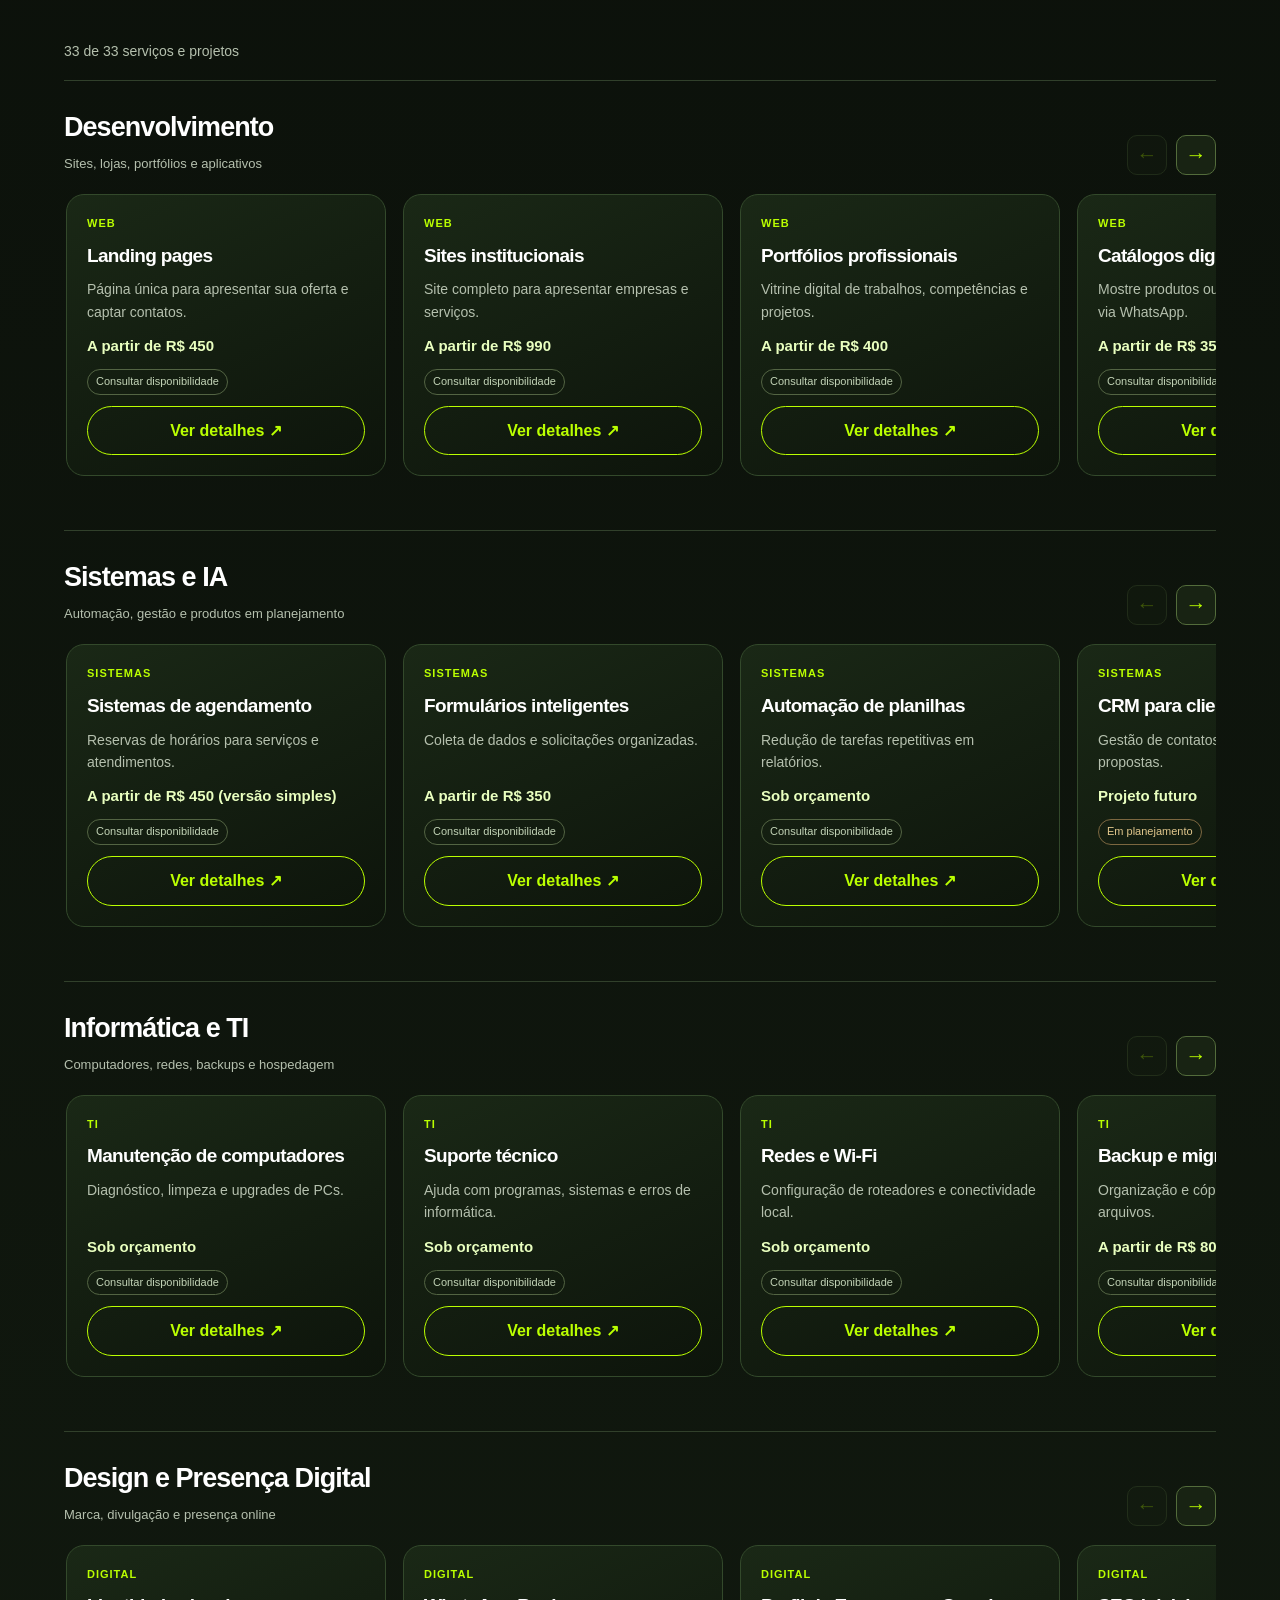
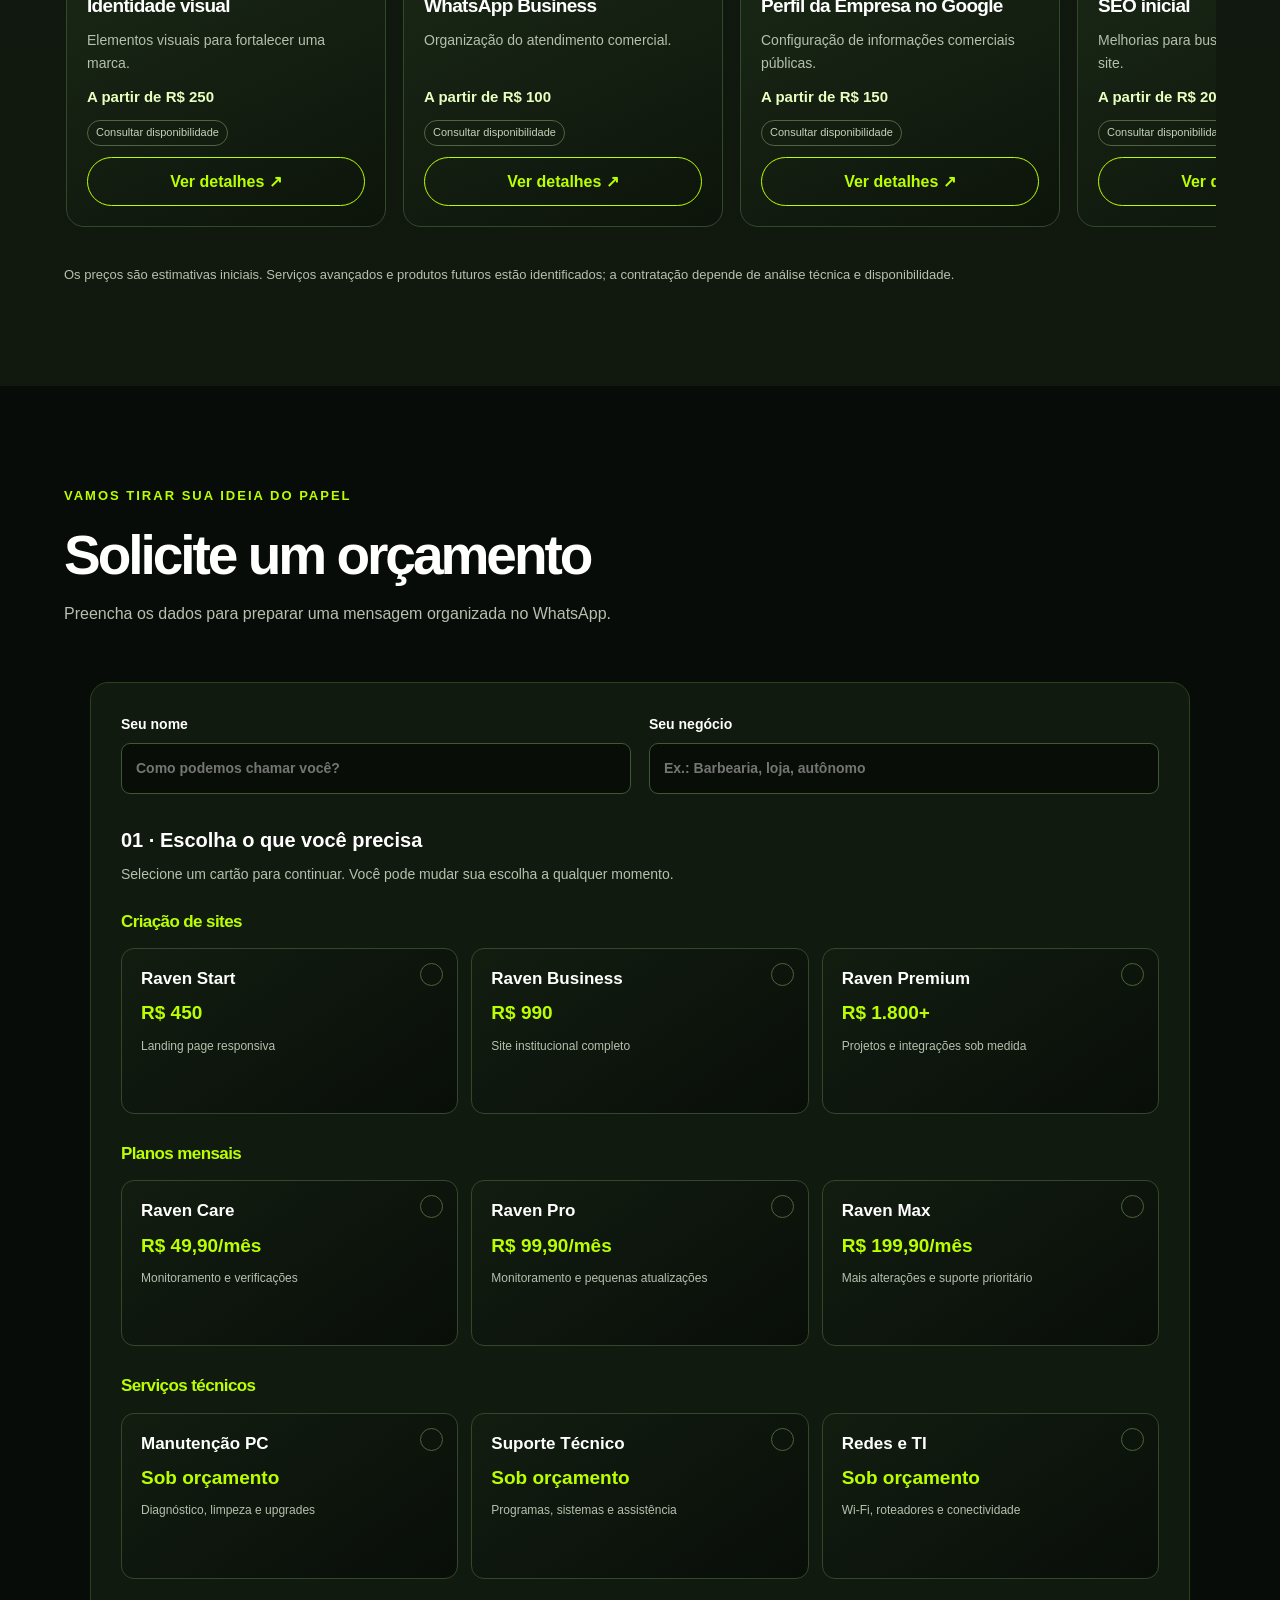
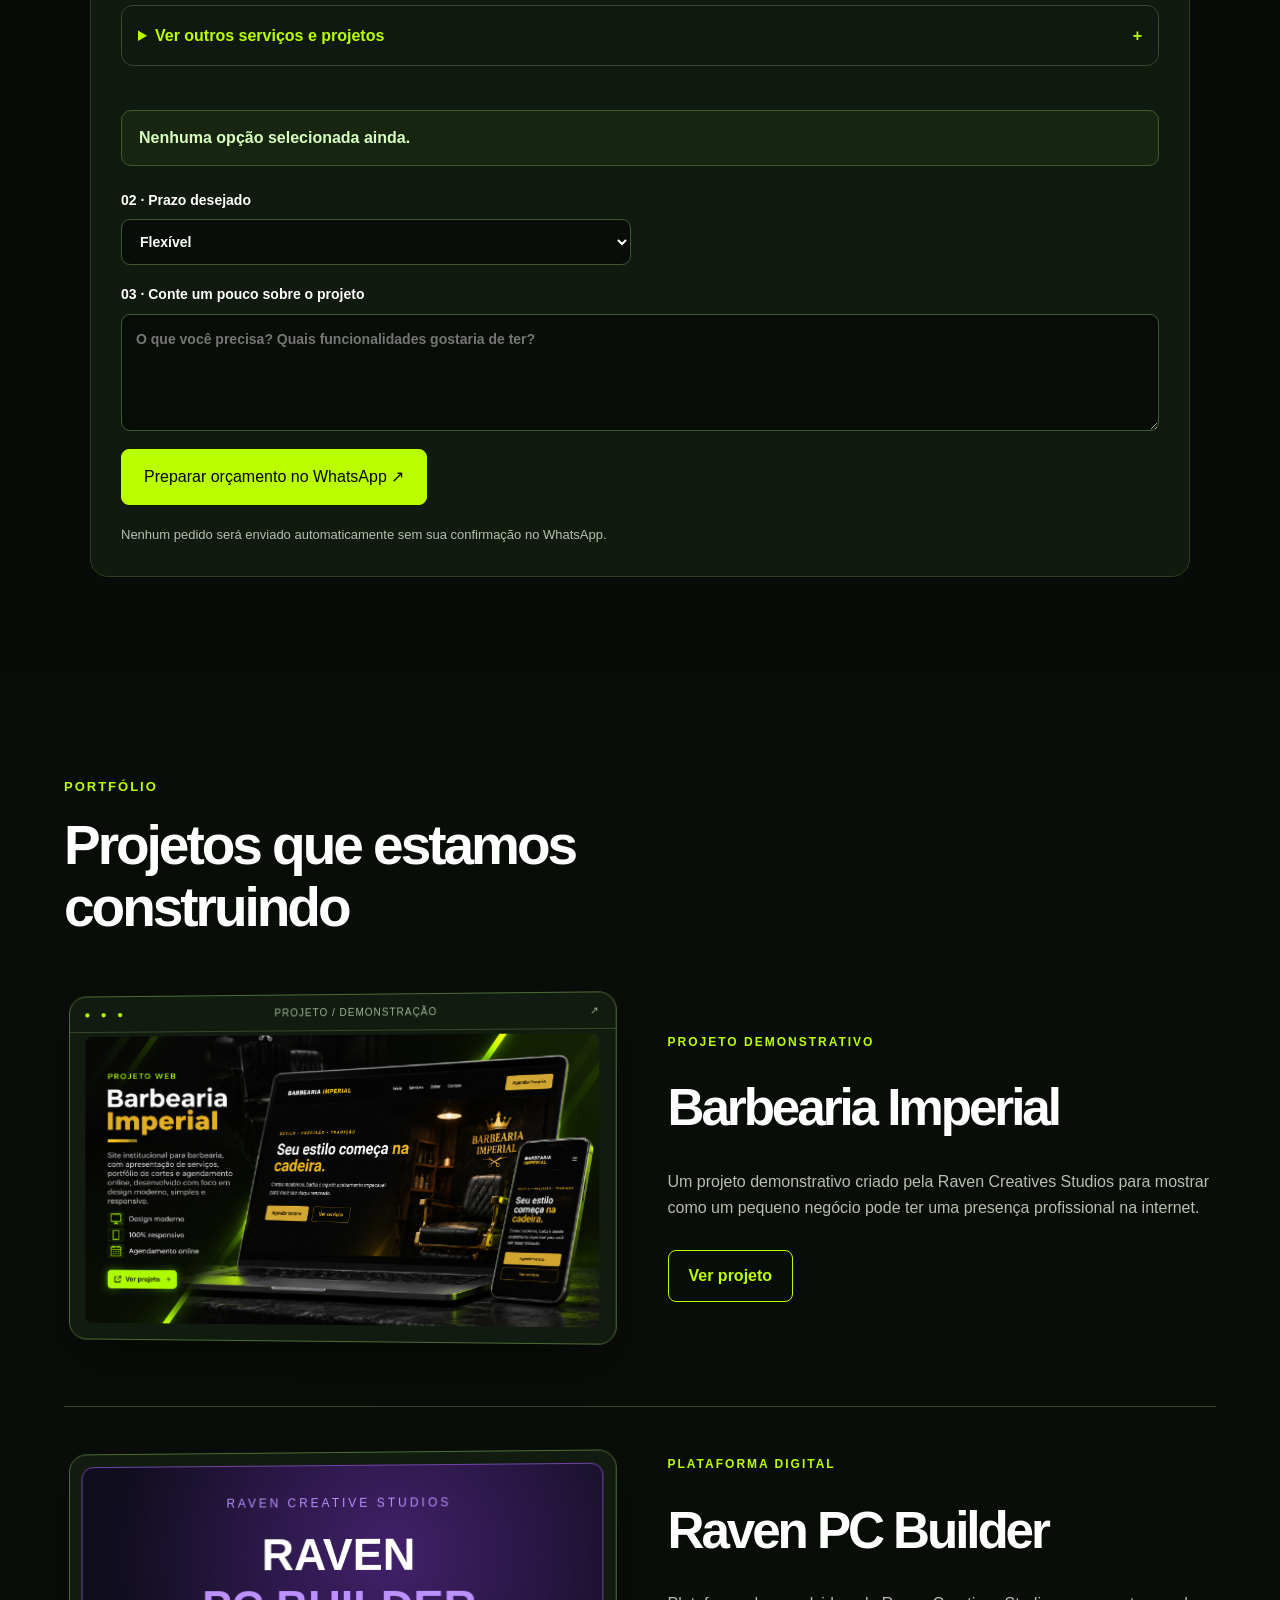
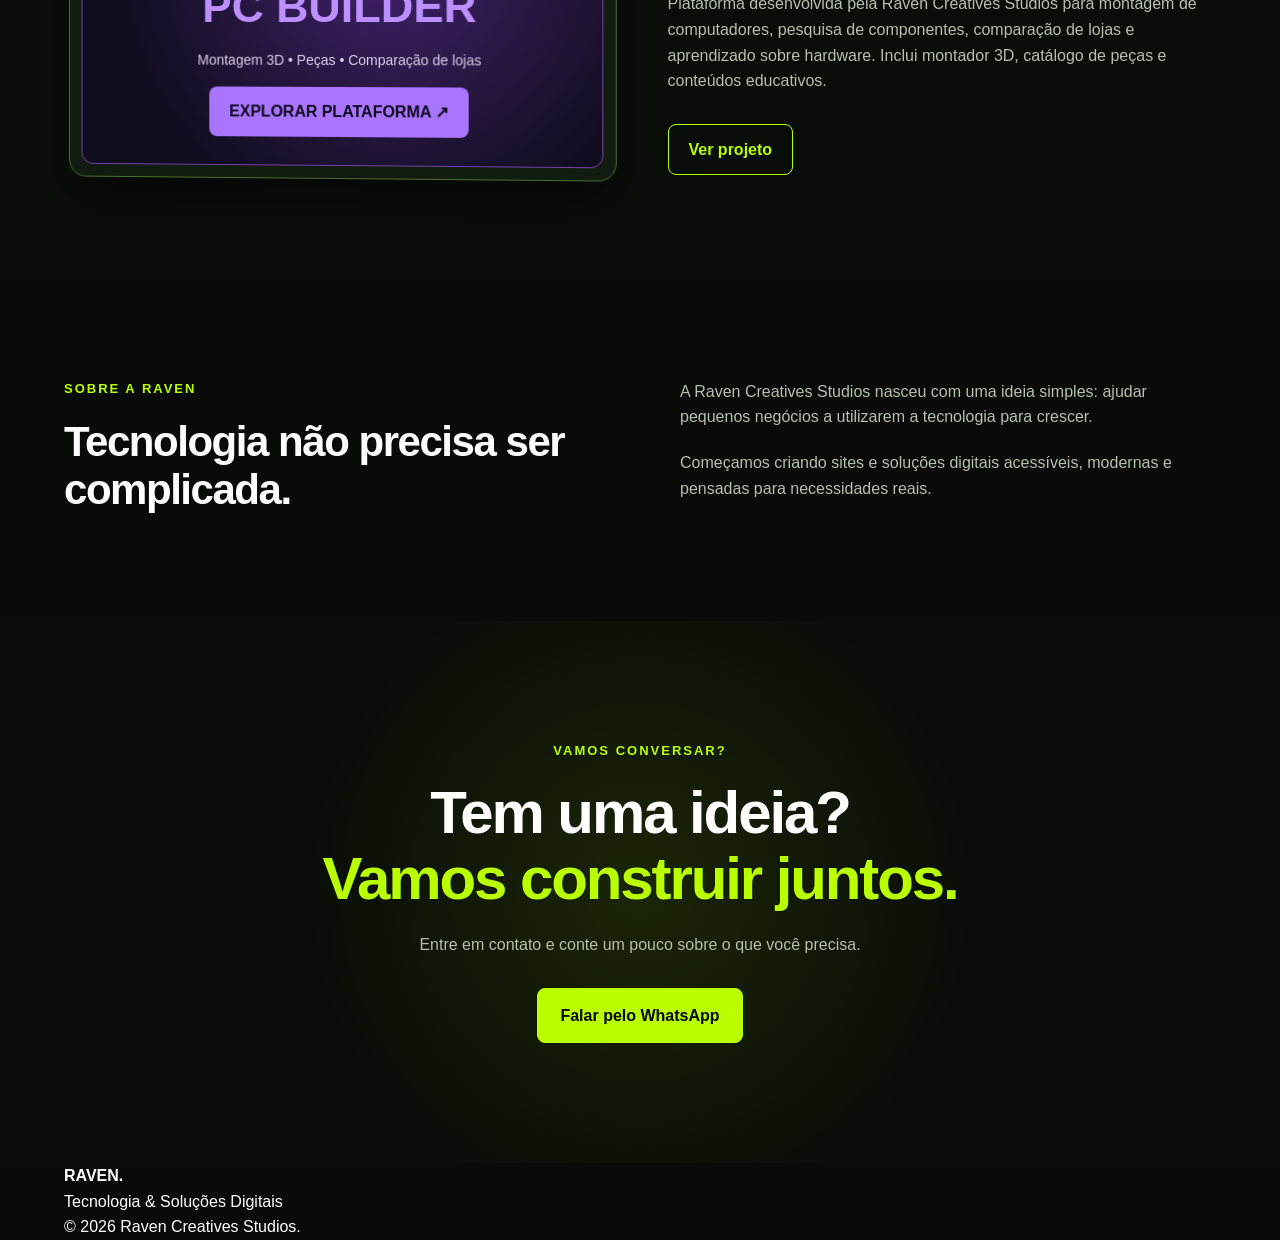
==== commit eb4c1a1b: "Insert Raven PC Builder project section Added a new project section for Raven PC Builder with detail" ====
--- a/index.html
+++ b/index.html
@@ -263,4 +263,66 @@
 </script>
 <script src="script.js"></script>
 </body>
-</html>+</html>
+
+<script>
+document.addEventListener("DOMContentLoaded", () => {
+  const barbearia = document.querySelector(".projects-section .project");
+
+  if (!barbearia || document.getElementById("portfolio-pc-builder")) return;
+
+  barbearia.insertAdjacentHTML("afterend", `
+    <div class="project" id="portfolio-pc-builder"
+         style="margin-top:65px;padding-top:45px;border-top:1px solid #344626">
+
+      <div class="project-image" style="padding:12px;overflow:hidden">
+        <a href="https://ecadu285-afk.github.io/raven-pc-builder/inicio.html"
+           target="_blank" rel="noopener noreferrer"
+           aria-label="Conhecer Raven PC Builder"
+           style="display:block;width:100%">
+          <div style="min-height:290px;padding:28px 18px;border-radius:12px;
+              background:radial-gradient(circle at 60% 30%,#42216b,#100d1e 75%);
+              border:1px solid #7044a6;display:flex;flex-direction:column;
+              justify-content:center;align-items:center;text-align:center;gap:16px">
+
+            <span style="color:#bc91ff;letter-spacing:3px;font-size:12px">
+              RAVEN CREATIVE STUDIOS
+            </span>
+
+            <strong style="font-size:clamp(28px,5vw,45px);
+                line-height:1.15;color:white">
+              RAVEN<br>
+              <span style="color:#bc91ff">PC BUILDER</span>
+            </strong>
+
+            <span style="color:#ddd0ec;font-size:14px">
+              Montagem 3D • Peças • Comparação de lojas
+            </span>
+
+            <span style="padding:12px 20px;background:#a975ff;
+                color:#10091d;border-radius:8px;font-weight:bold">
+              EXPLORAR PLATAFORMA ↗
+            </span>
+          </div>
+        </a>
+      </div>
+
+      <div class="project-info">
+        <p class="project-category">PLATAFORMA DIGITAL</p>
+        <h3>Raven PC Builder</h3>
+        <p>
+          Plataforma desenvolvida pela Raven Creatives Studios
+          para montagem de computadores, pesquisa de componentes,
+          comparação de lojas e aprendizado sobre hardware.
+          Inclui montador 3D, catálogo de peças e conteúdos educativos.
+        </p>
+        <a class="btn btn-outline"
+           href="https://ecadu285-afk.github.io/raven-pc-builder/inicio.html"
+           target="_blank" rel="noopener noreferrer">
+          Ver projeto
+        </a>
+      </div>
+    </div>
+  `);
+});
+</script>
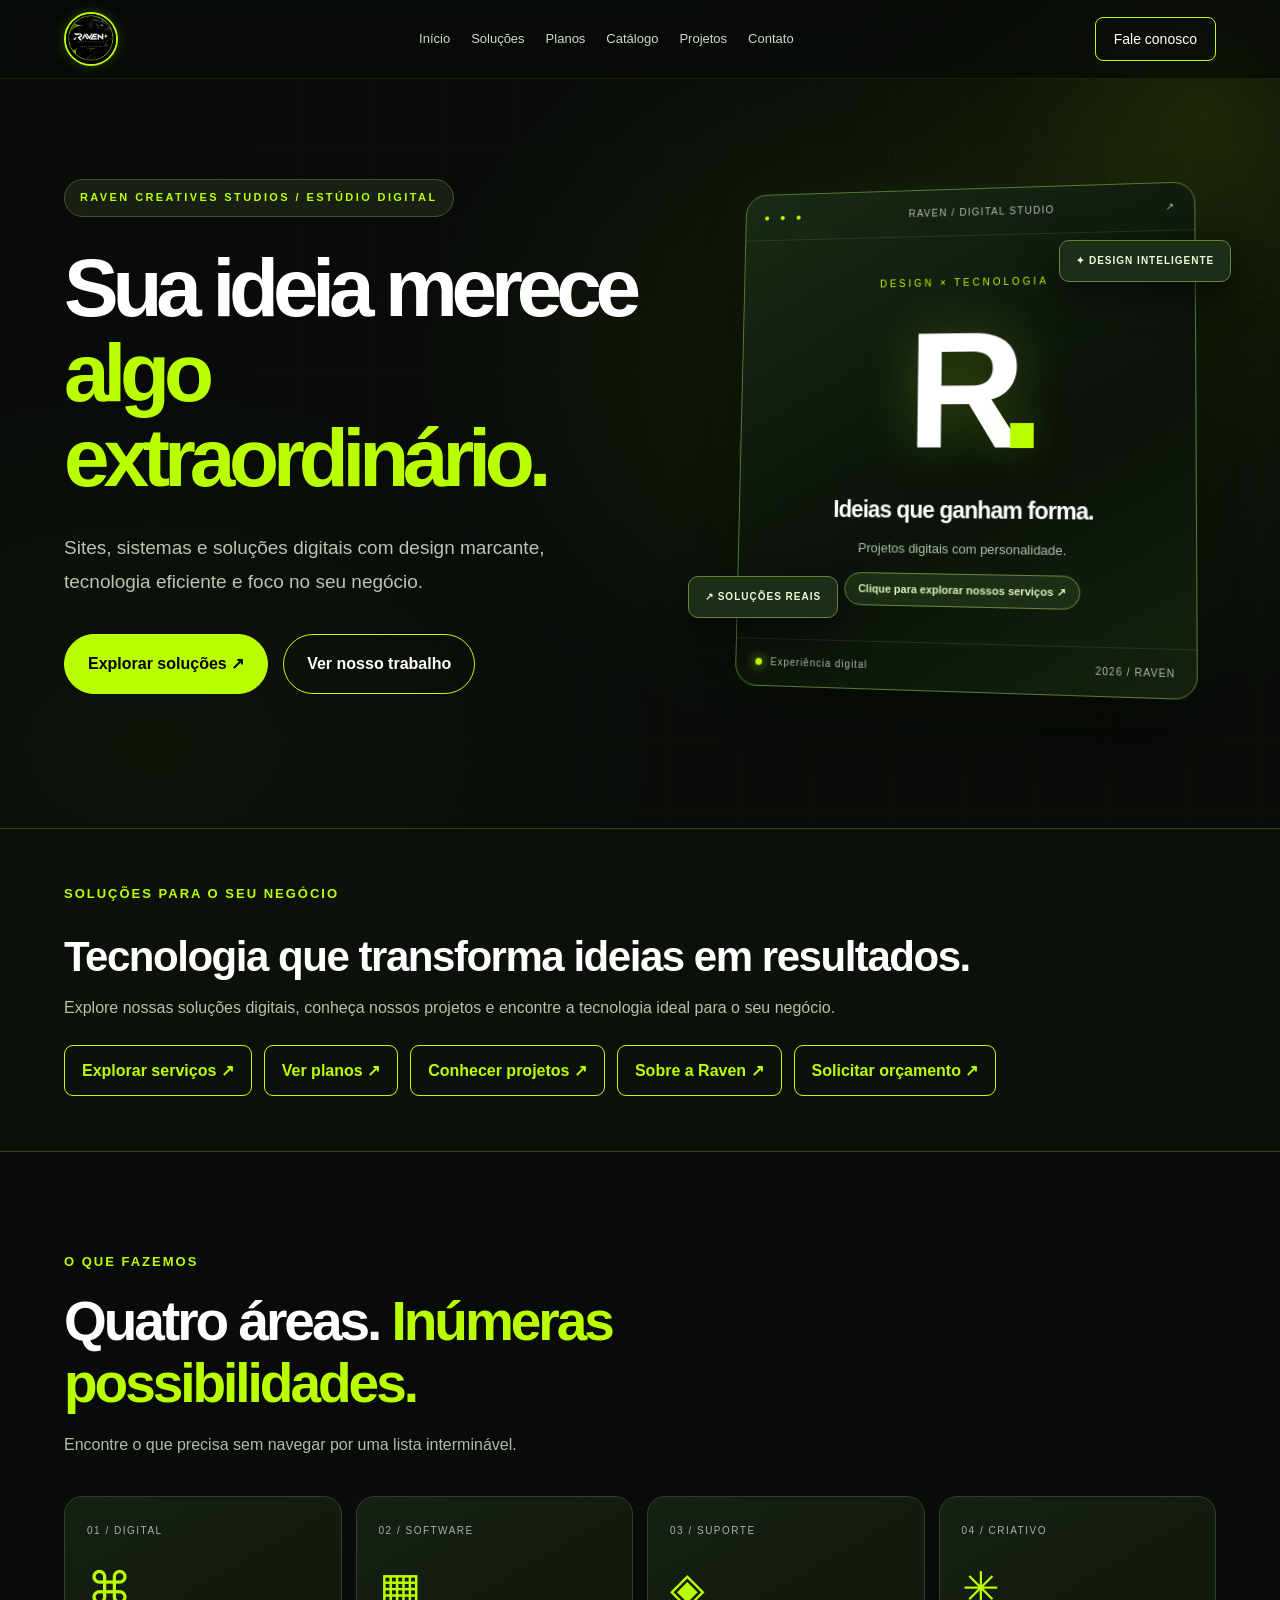
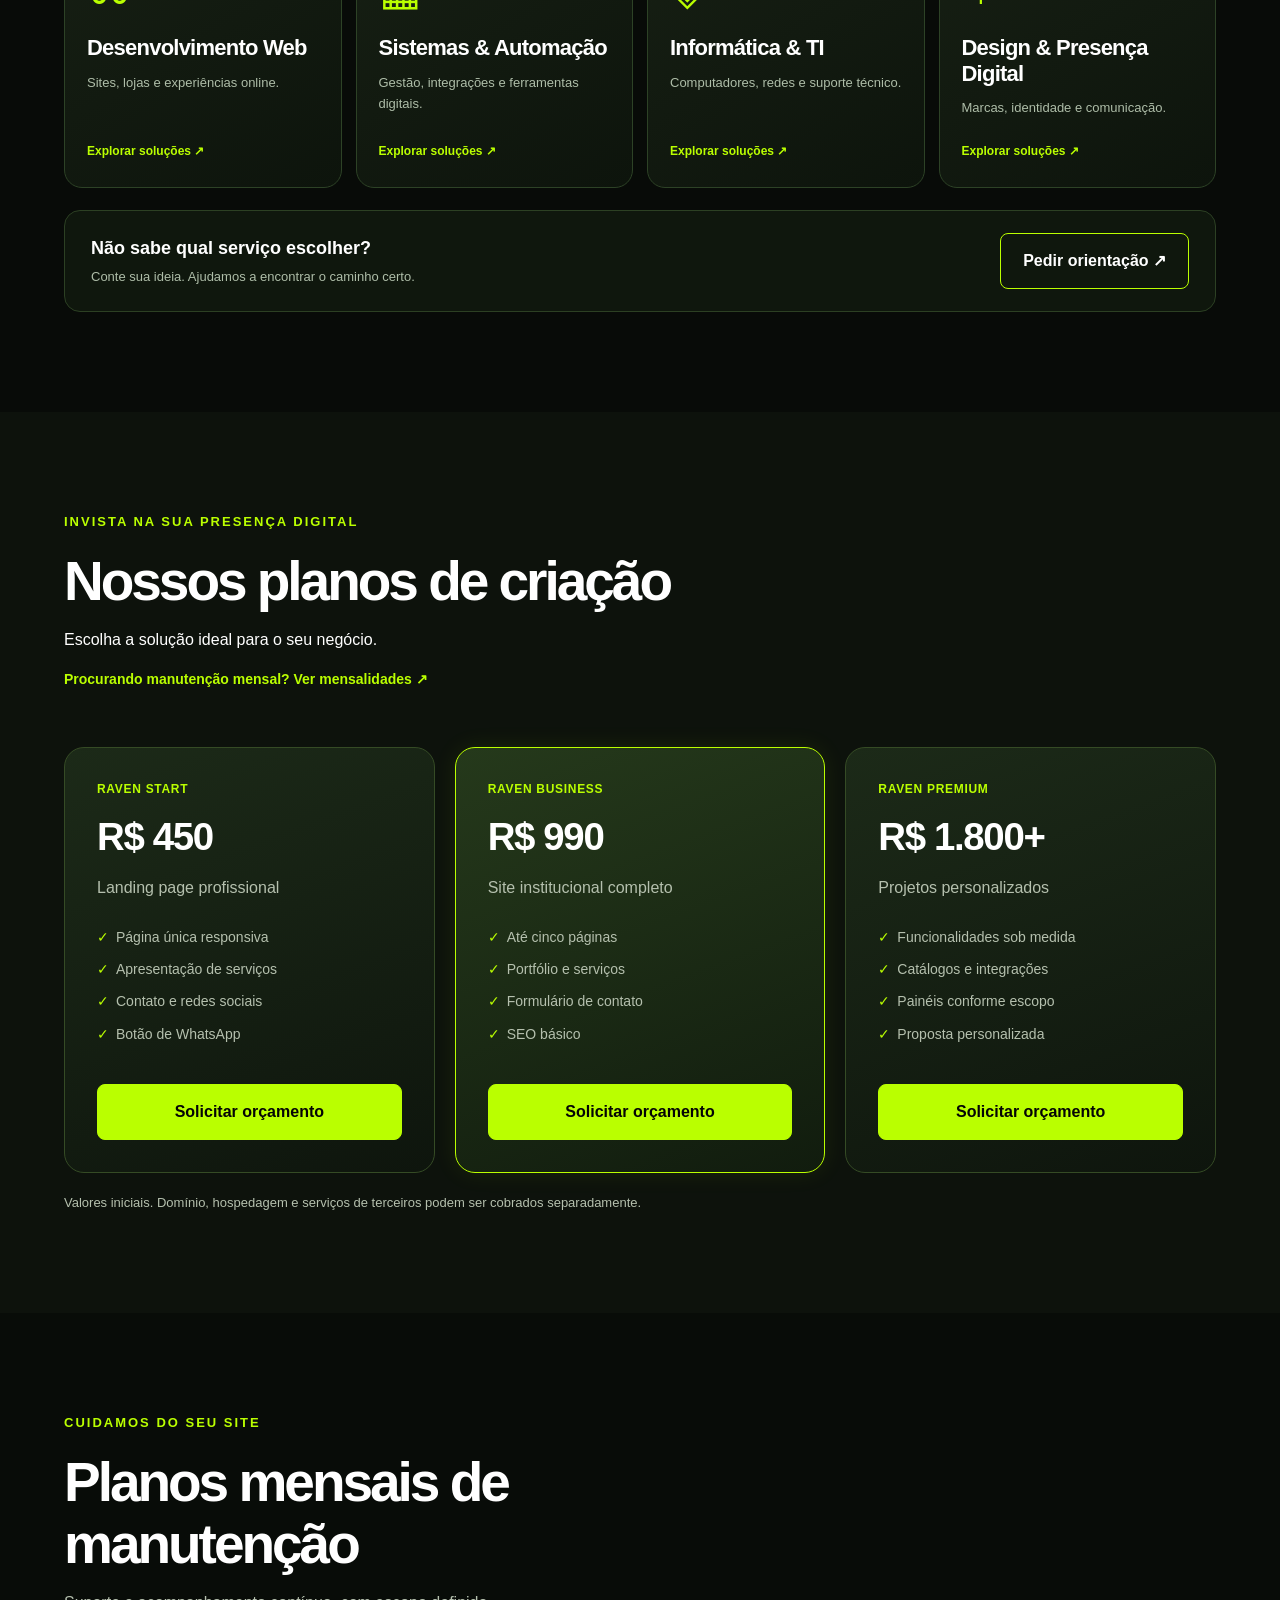
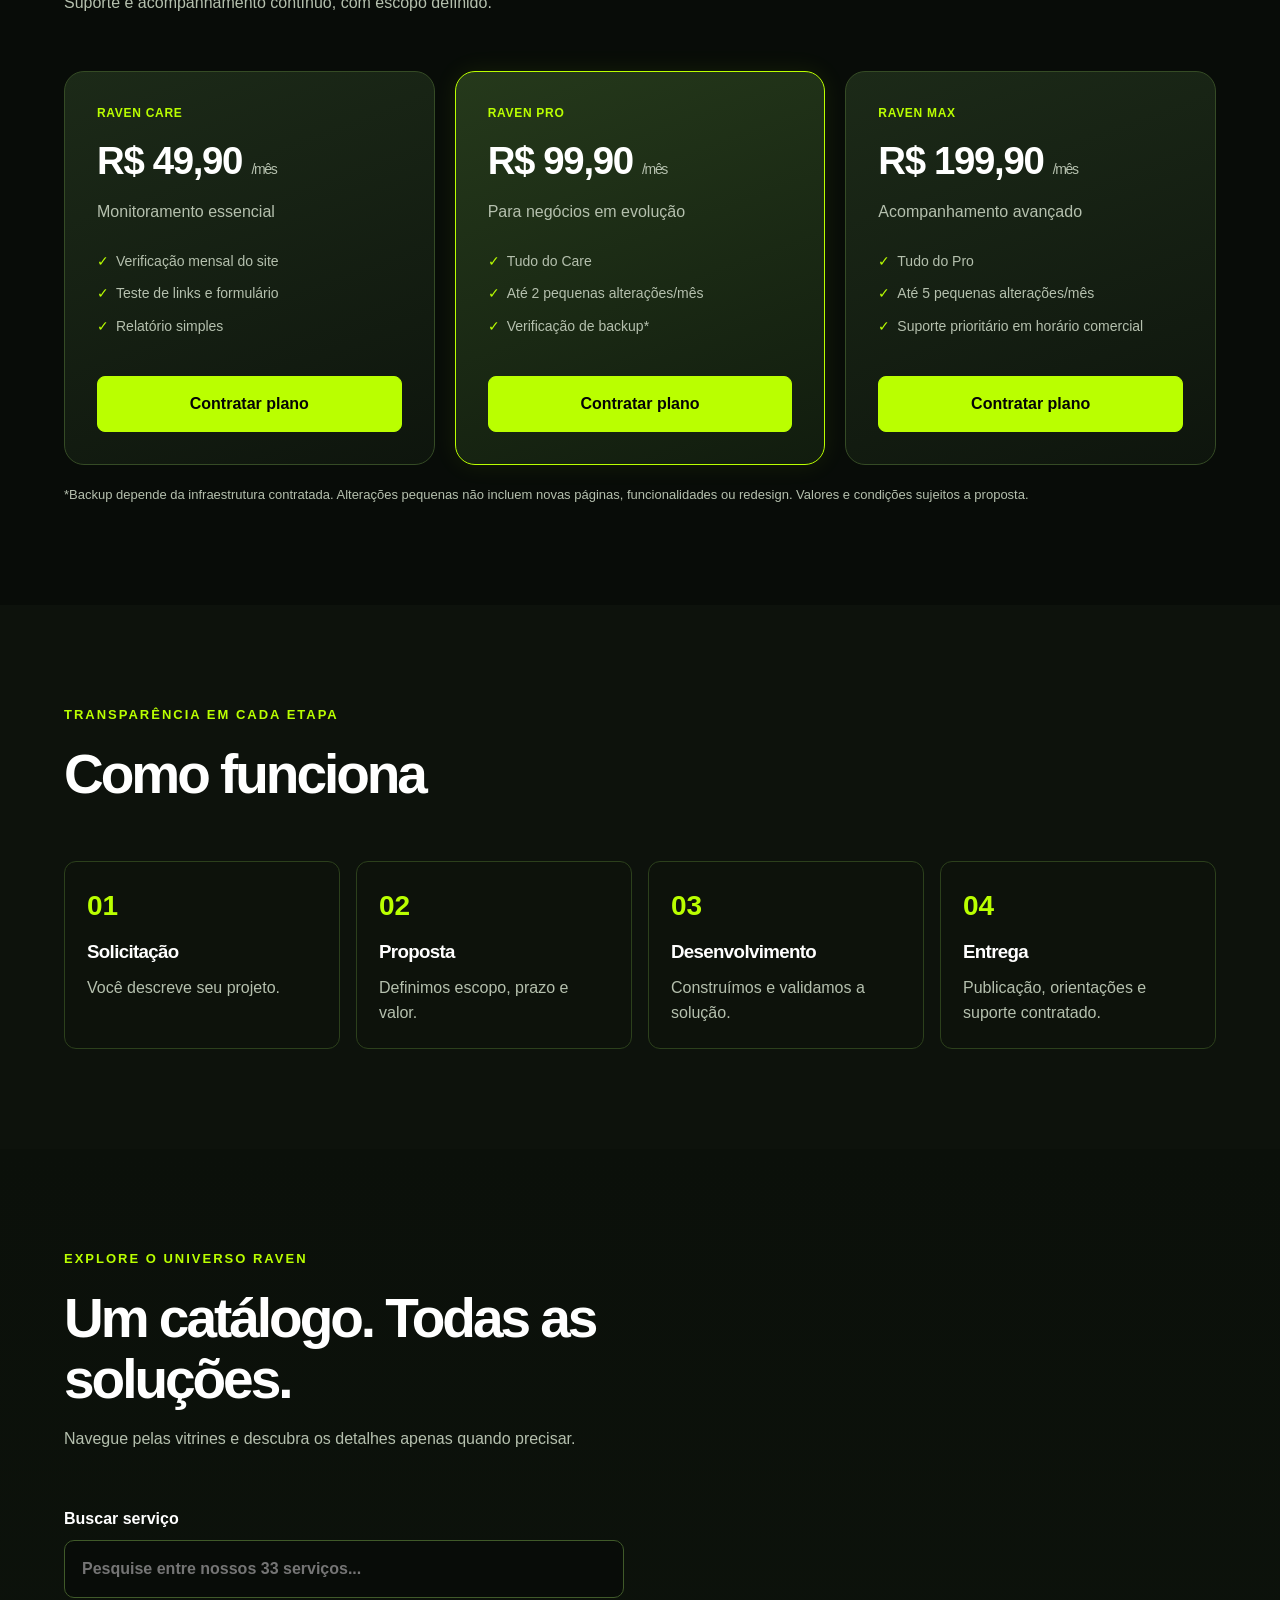
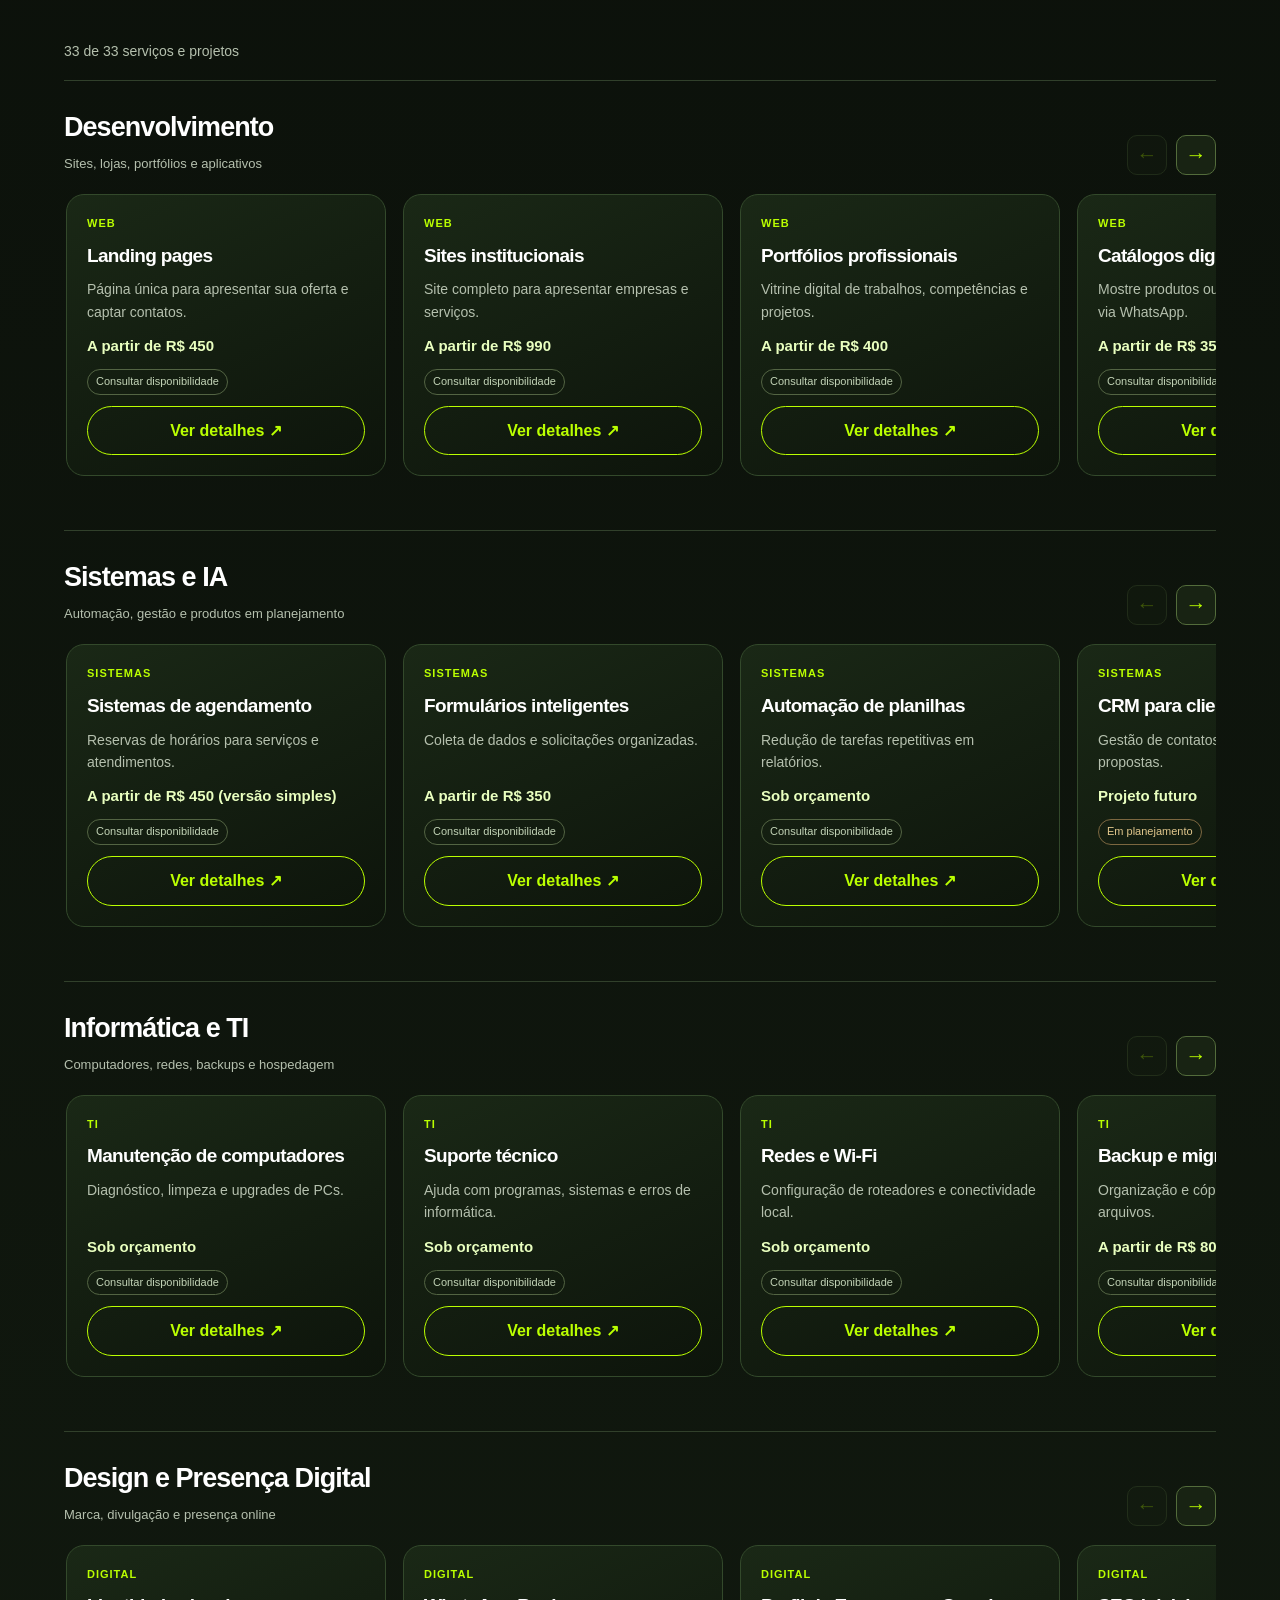
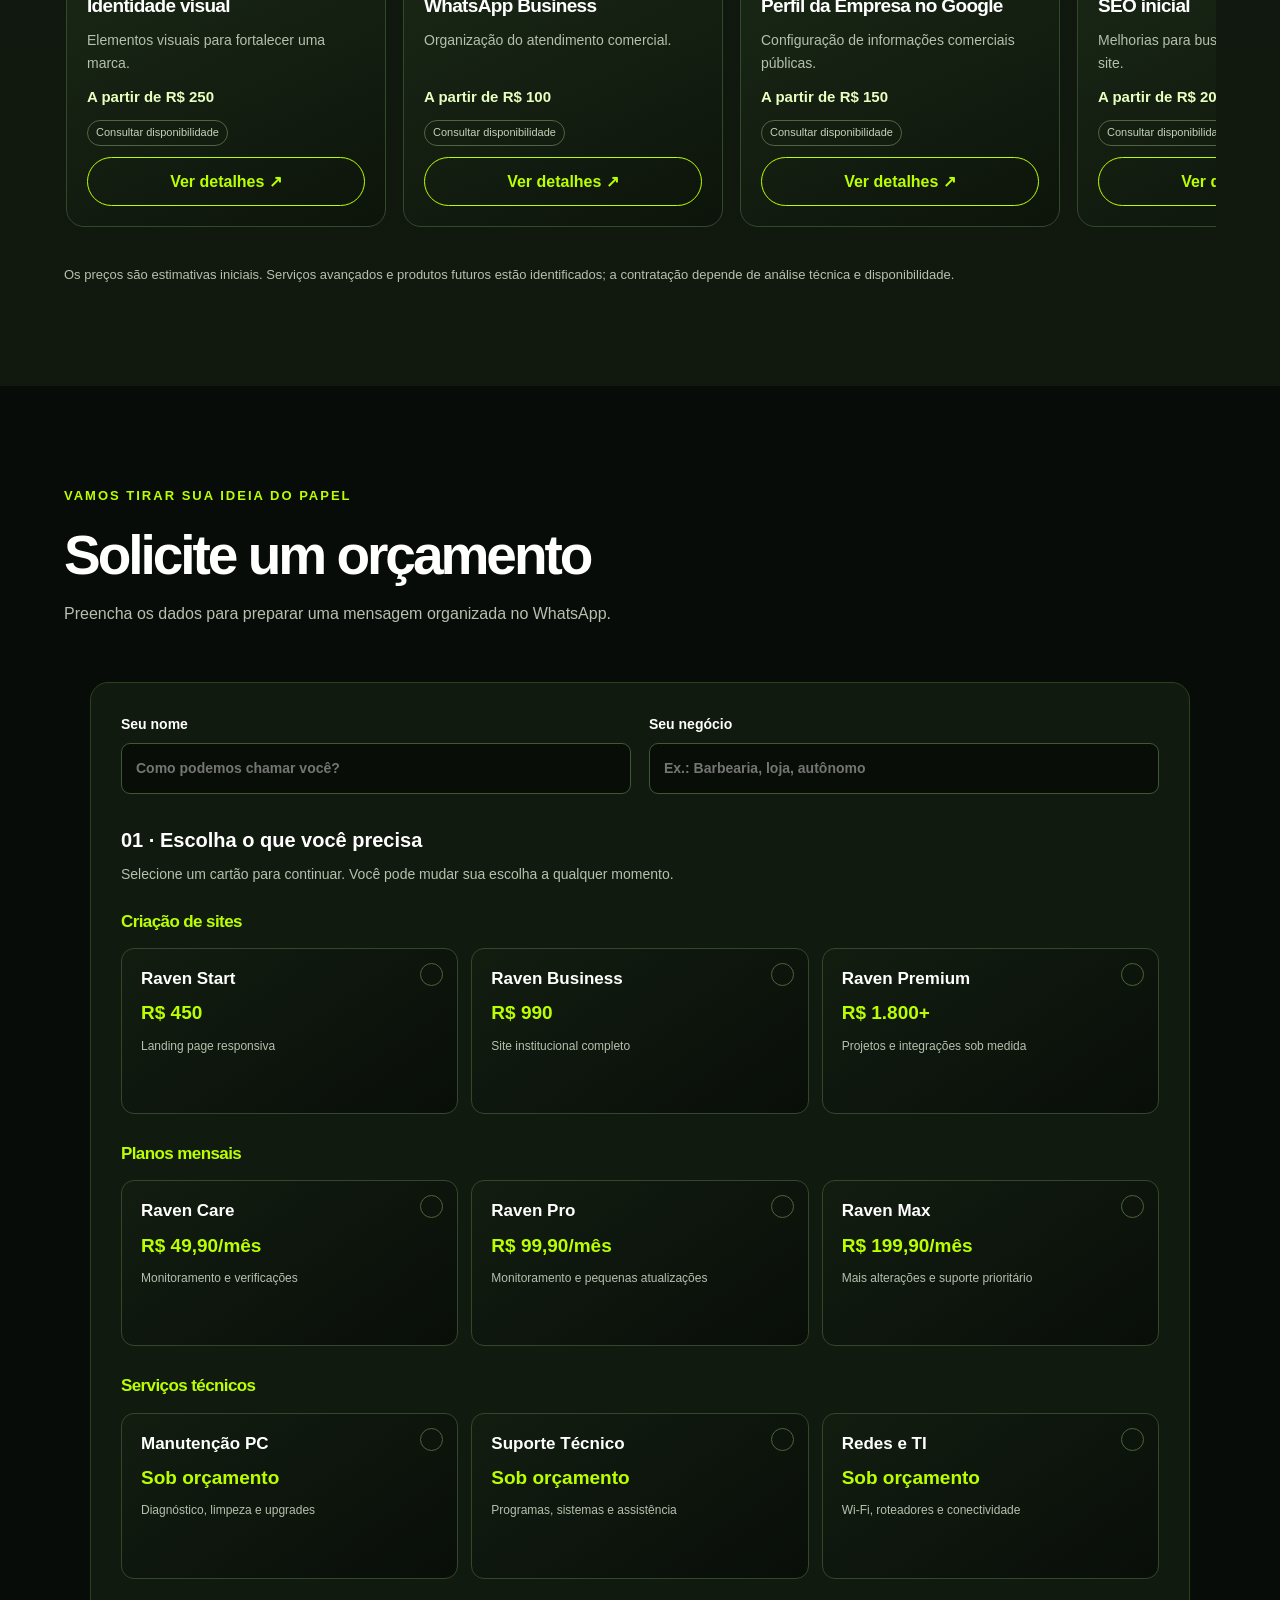
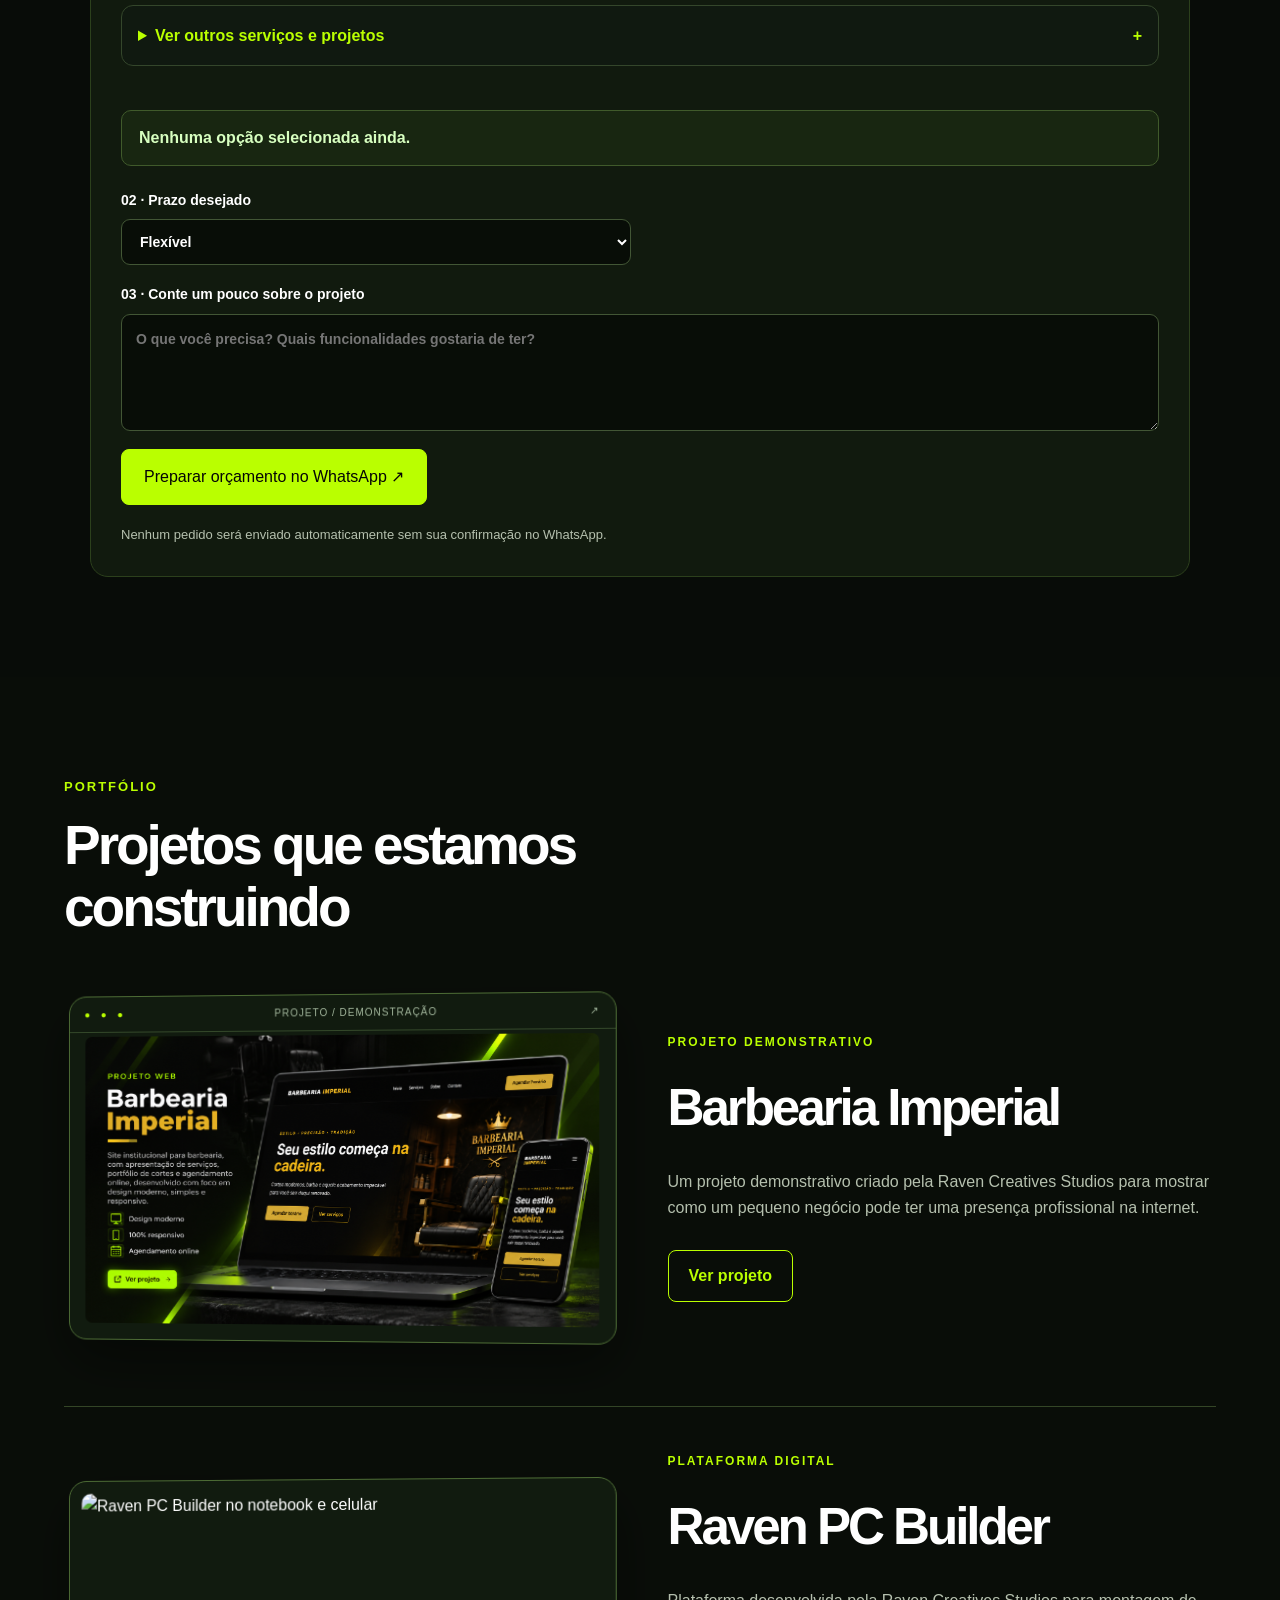
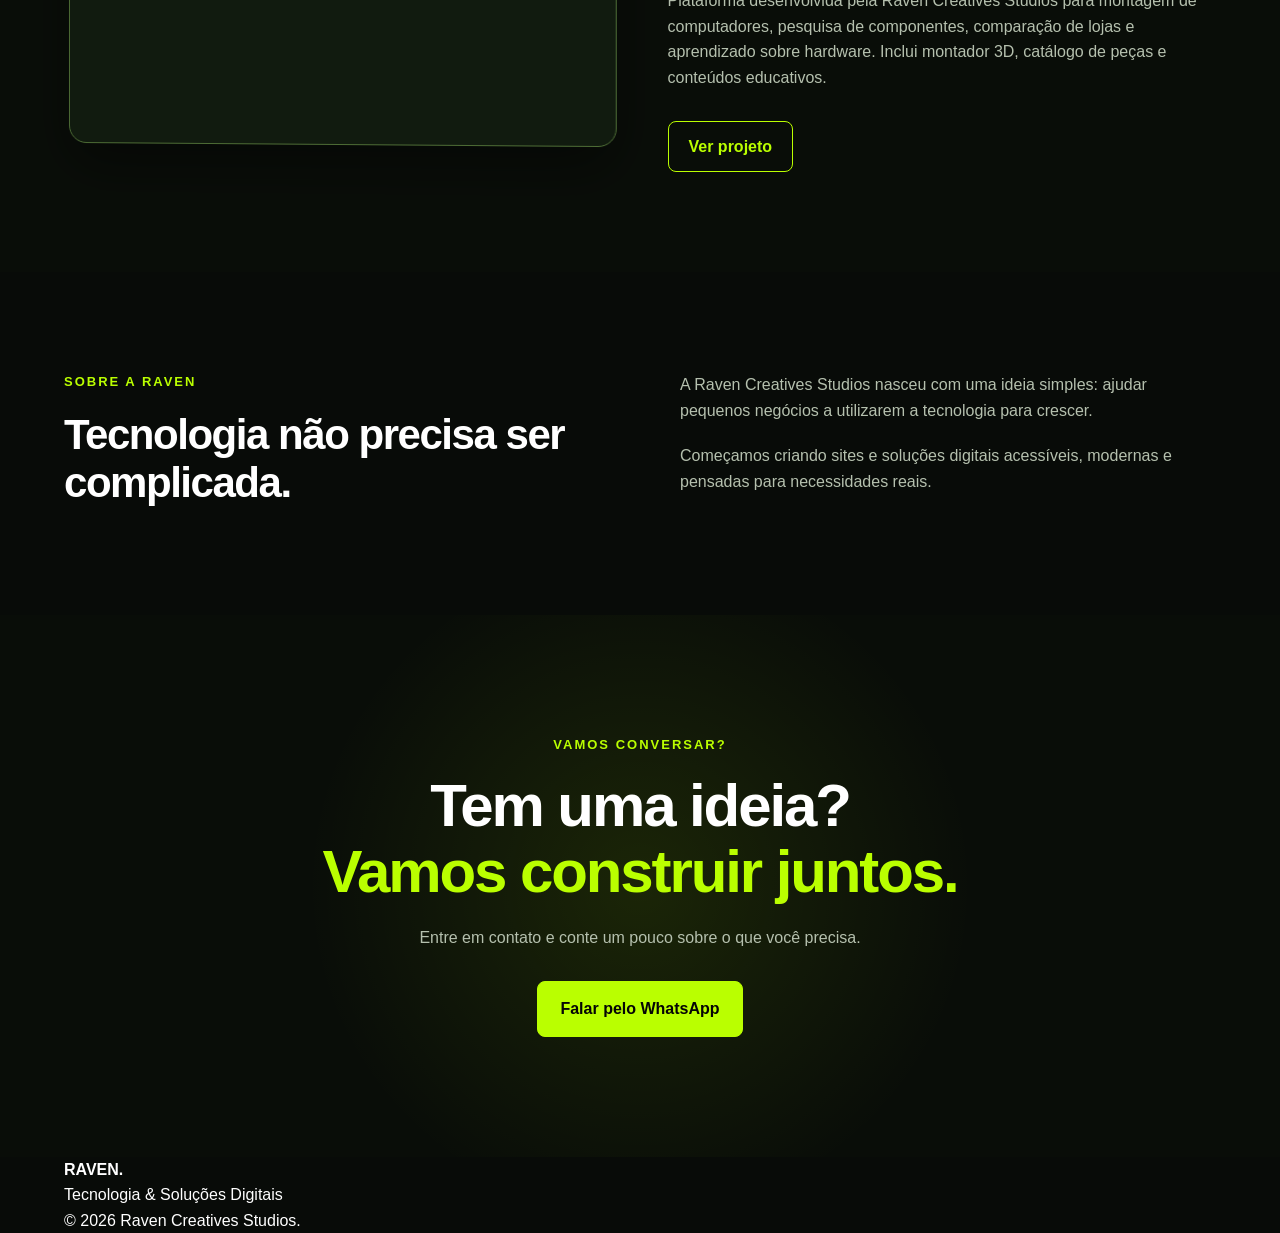
==== commit f1537413: "Revise Raven PC Builder project details Updated project section for Raven PC Builder with new image " ====
--- a/index.html
+++ b/index.html
@@ -265,6 +265,7 @@
 </body>
 </html>
 
+
 <script>
 document.addEventListener("DOMContentLoaded", () => {
   const barbearia = document.querySelector(".projects-section .project");
@@ -277,51 +278,41 @@
 
       <div class="project-image" style="padding:12px;overflow:hidden">
         <a href="https://ecadu285-afk.github.io/raven-pc-builder/inicio.html"
-           target="_blank" rel="noopener noreferrer"
-           aria-label="Conhecer Raven PC Builder"
+           target="_blank"
+           rel="noopener noreferrer"
            style="display:block;width:100%">
-          <div style="min-height:290px;padding:28px 18px;border-radius:12px;
-              background:radial-gradient(circle at 60% 30%,#42216b,#100d1e 75%);
-              border:1px solid #7044a6;display:flex;flex-direction:column;
-              justify-content:center;align-items:center;text-align:center;gap:16px">
-
-            <span style="color:#bc91ff;letter-spacing:3px;font-size:12px">
-              RAVEN CREATIVE STUDIOS
-            </span>
-
-            <strong style="font-size:clamp(28px,5vw,45px);
-                line-height:1.15;color:white">
-              RAVEN<br>
-              <span style="color:#bc91ff">PC BUILDER</span>
-            </strong>
-
-            <span style="color:#ddd0ec;font-size:14px">
-              Montagem 3D • Peças • Comparação de lojas
-            </span>
-
-            <span style="padding:12px 20px;background:#a975ff;
-                color:#10091d;border-radius:8px;font-weight:bold">
-              EXPLORAR PLATAFORMA ↗
-            </span>
-          </div>
+
+          <img
+            src="pc-builder-mockup.png"
+            alt="Raven PC Builder no notebook e celular"
+            class="project-preview"
+            style="width:100%;height:auto;display:block;border-radius:10px"
+            loading="lazy"
+          >
+
         </a>
       </div>
 
       <div class="project-info">
         <p class="project-category">PLATAFORMA DIGITAL</p>
+
         <h3>Raven PC Builder</h3>
+
         <p>
           Plataforma desenvolvida pela Raven Creatives Studios
           para montagem de computadores, pesquisa de componentes,
           comparação de lojas e aprendizado sobre hardware.
           Inclui montador 3D, catálogo de peças e conteúdos educativos.
         </p>
+
         <a class="btn btn-outline"
            href="https://ecadu285-afk.github.io/raven-pc-builder/inicio.html"
-           target="_blank" rel="noopener noreferrer">
+           target="_blank"
+           rel="noopener noreferrer">
           Ver projeto
         </a>
       </div>
+
     </div>
   `);
 });
